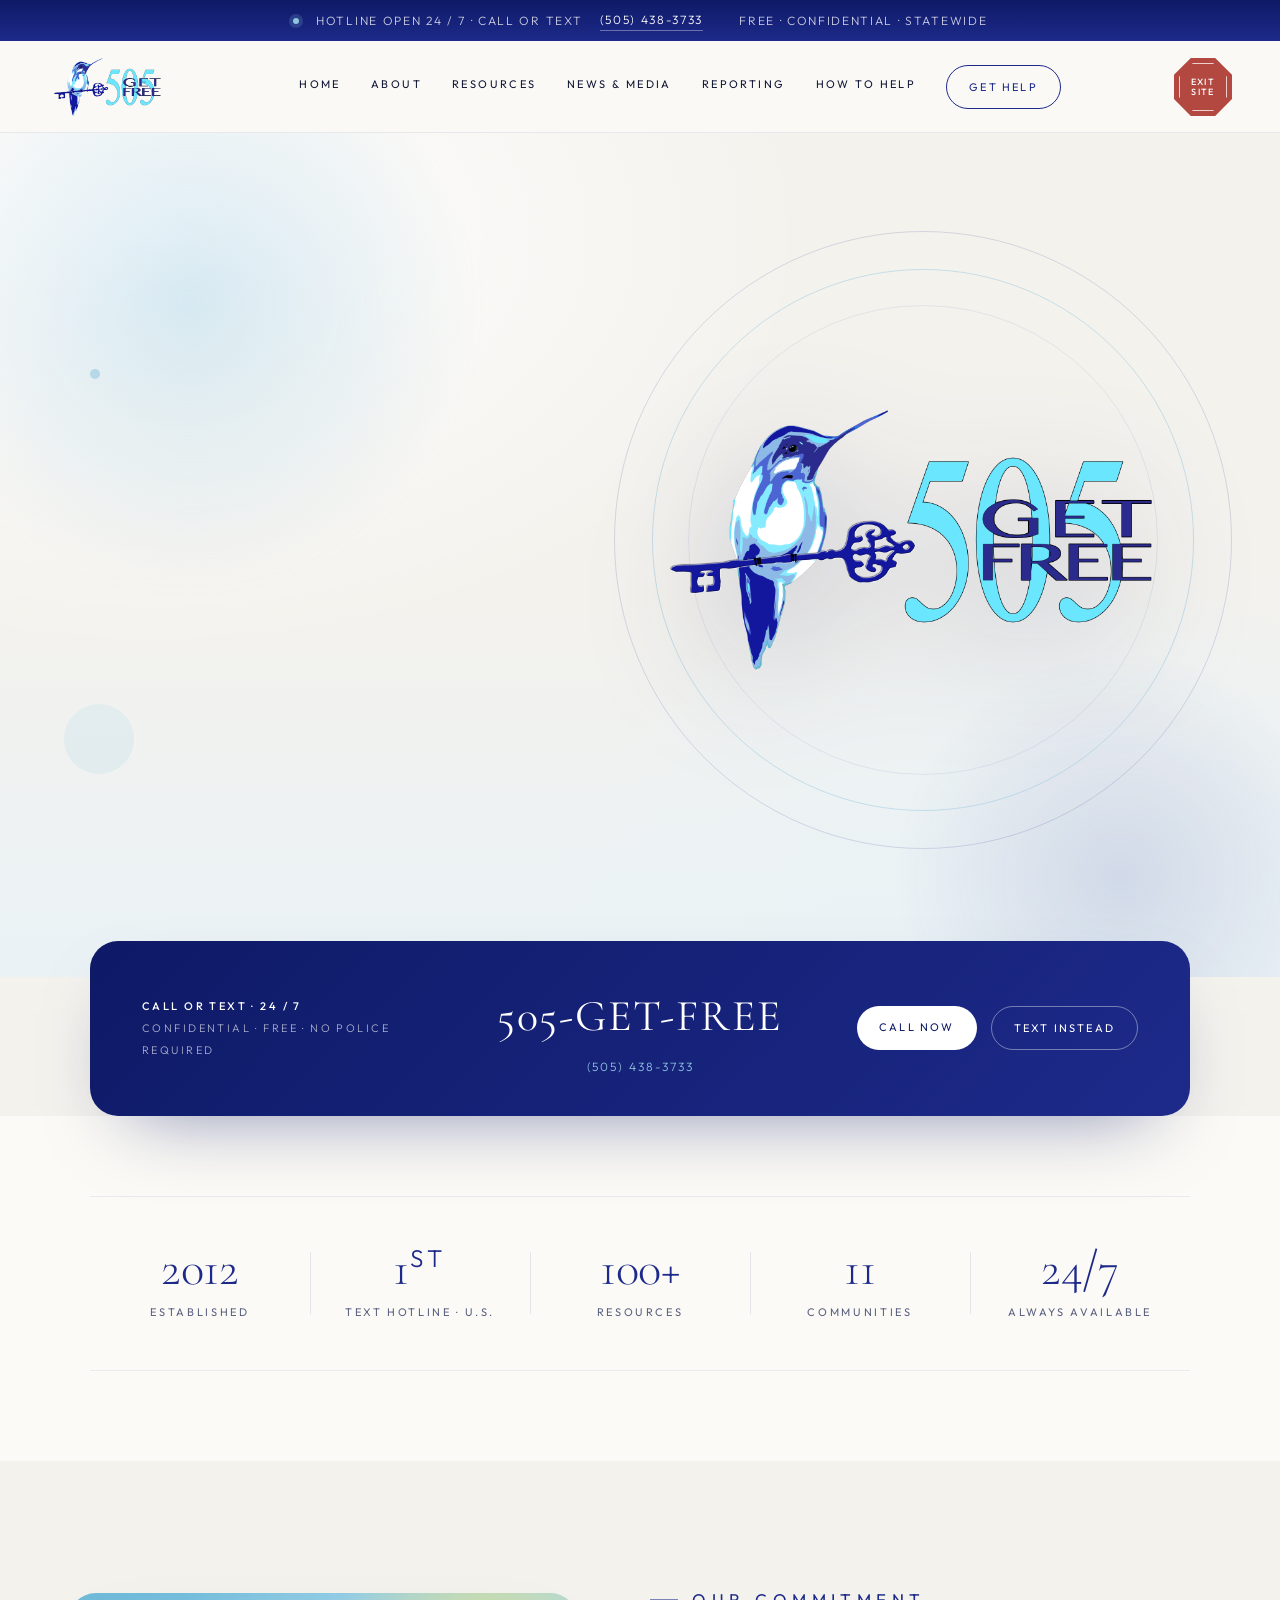
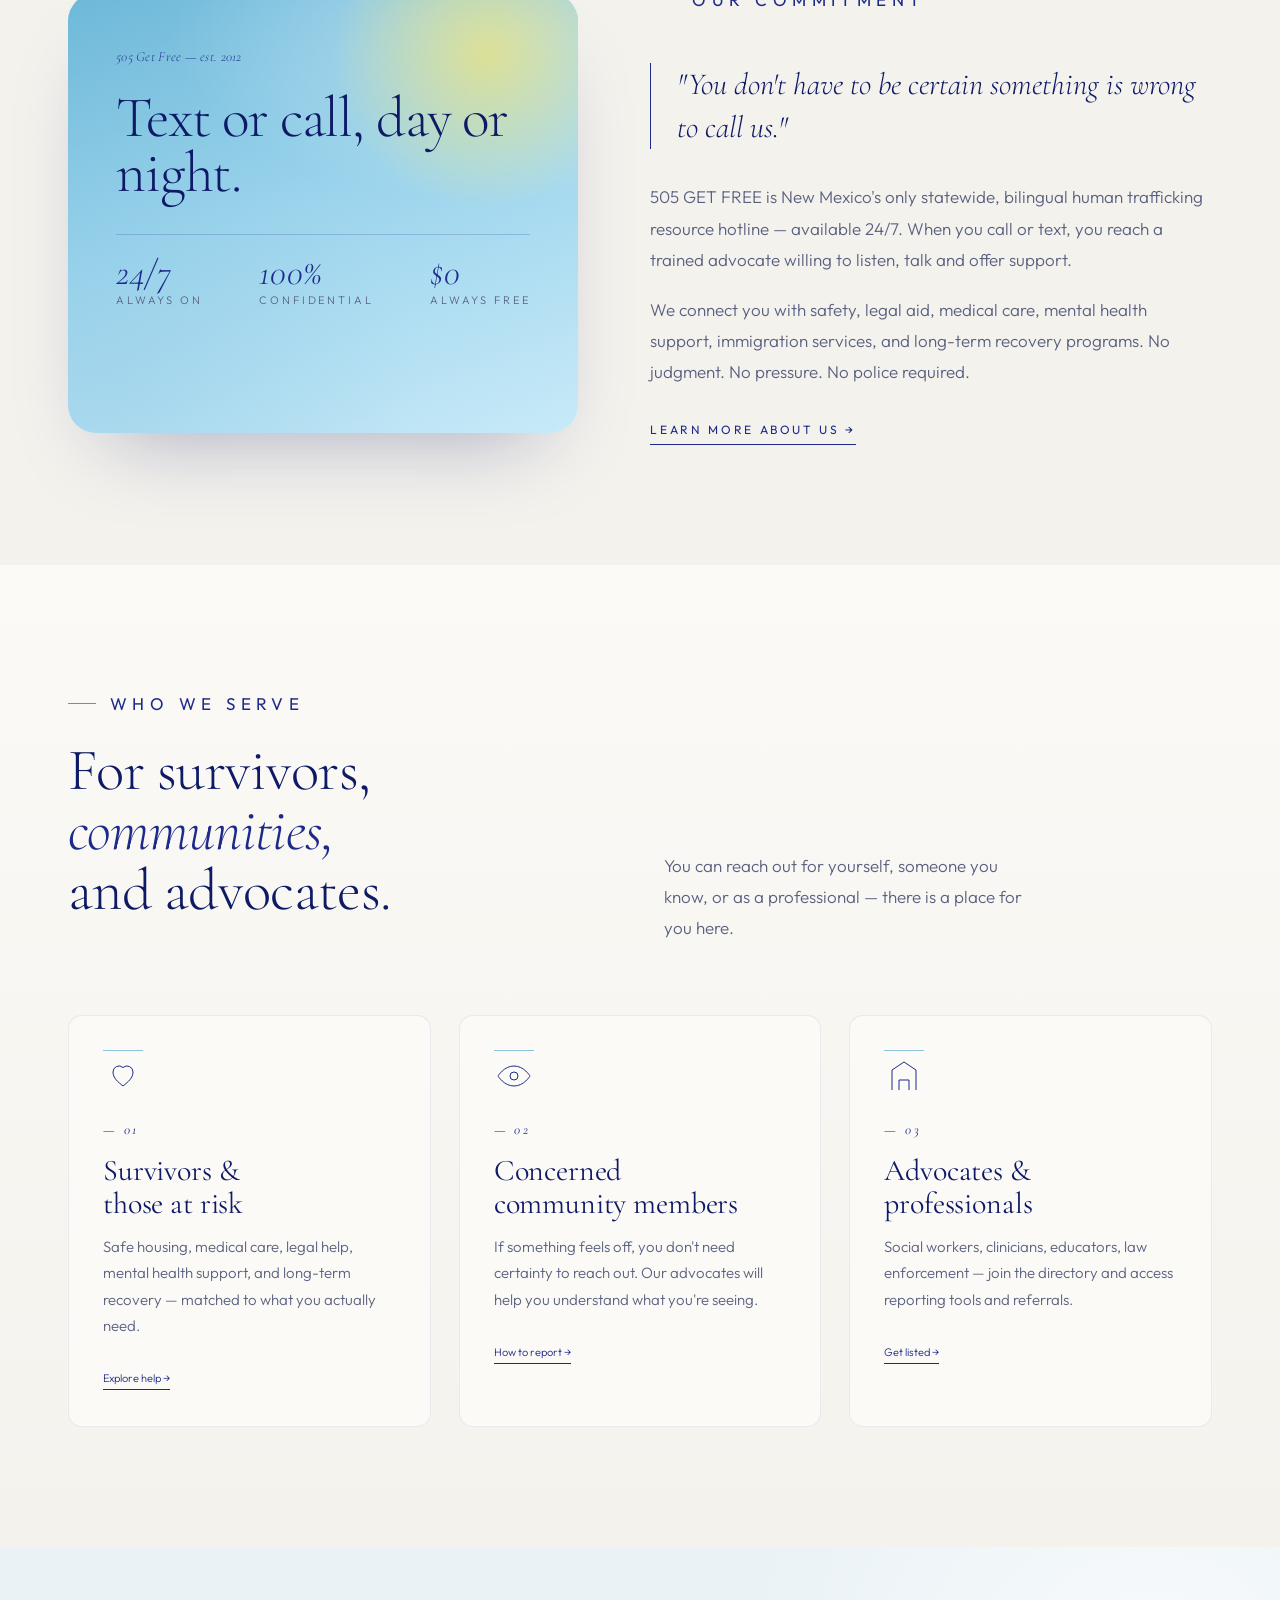
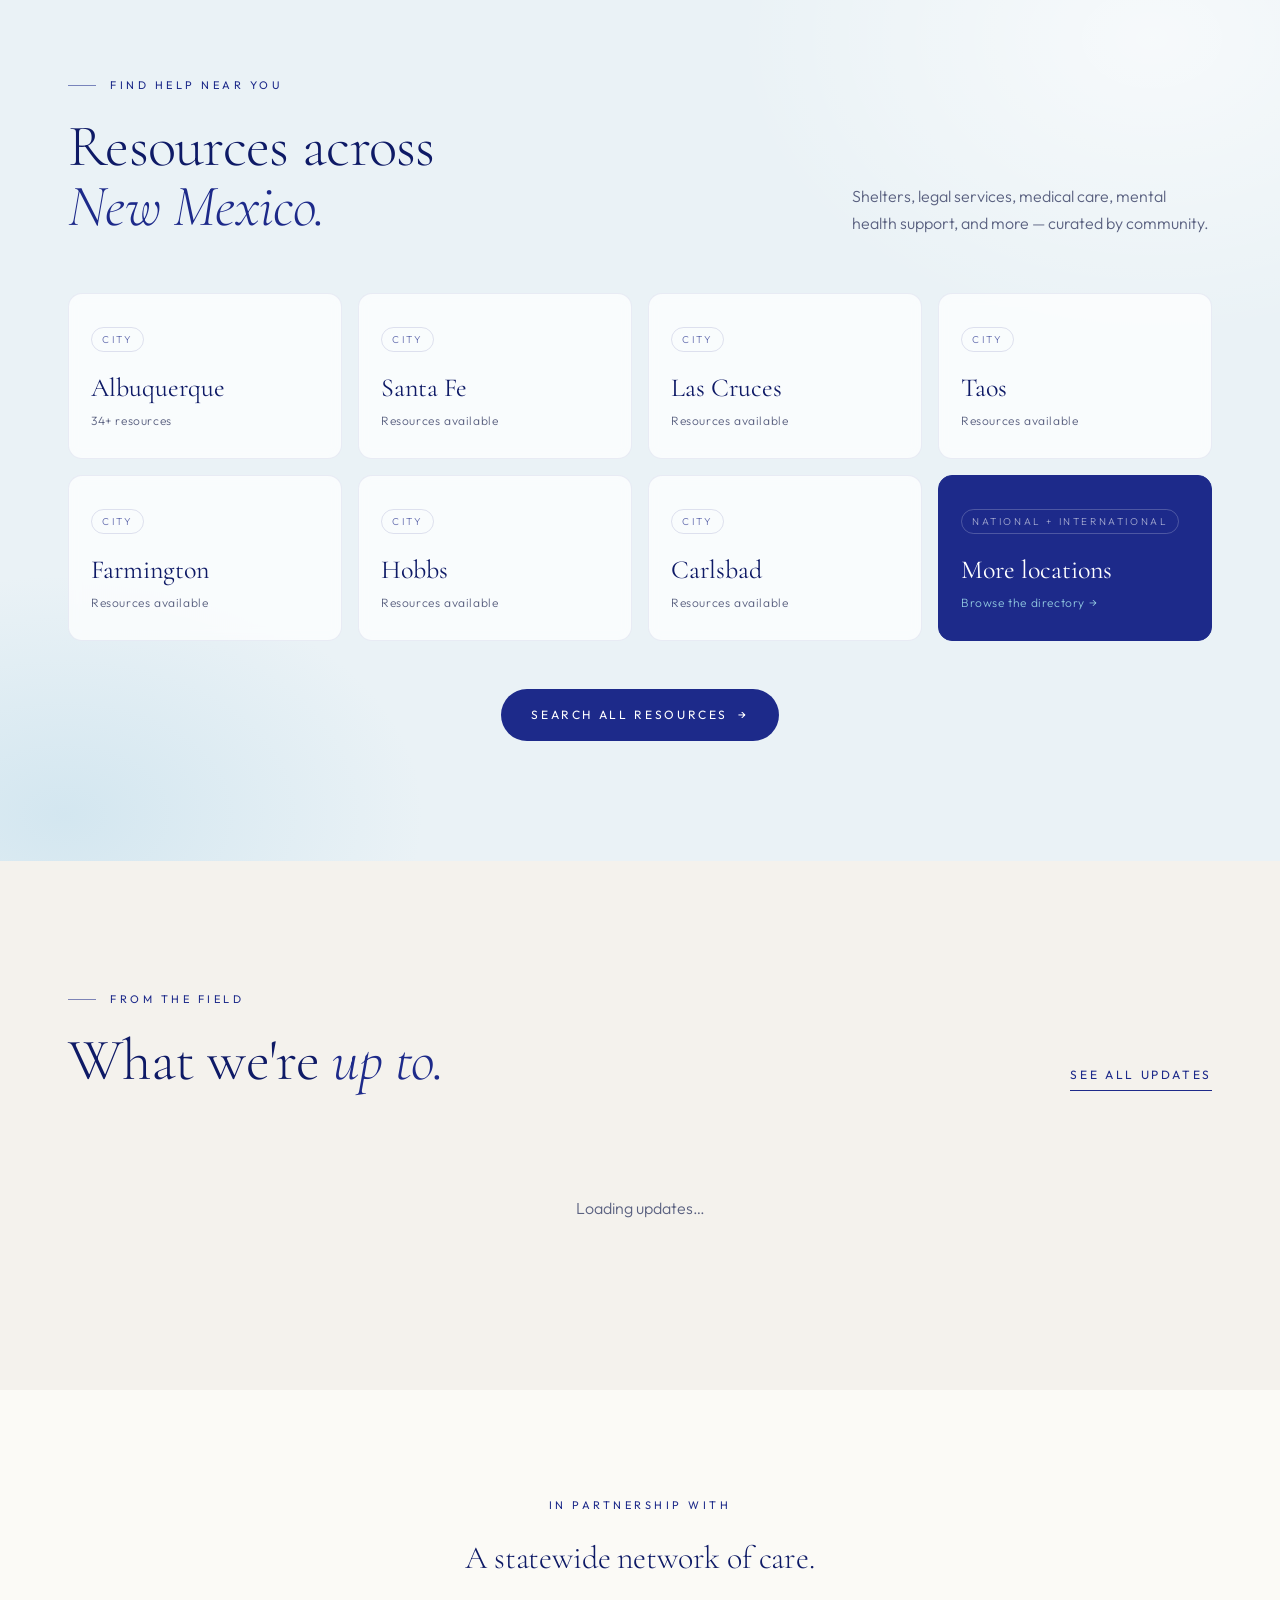
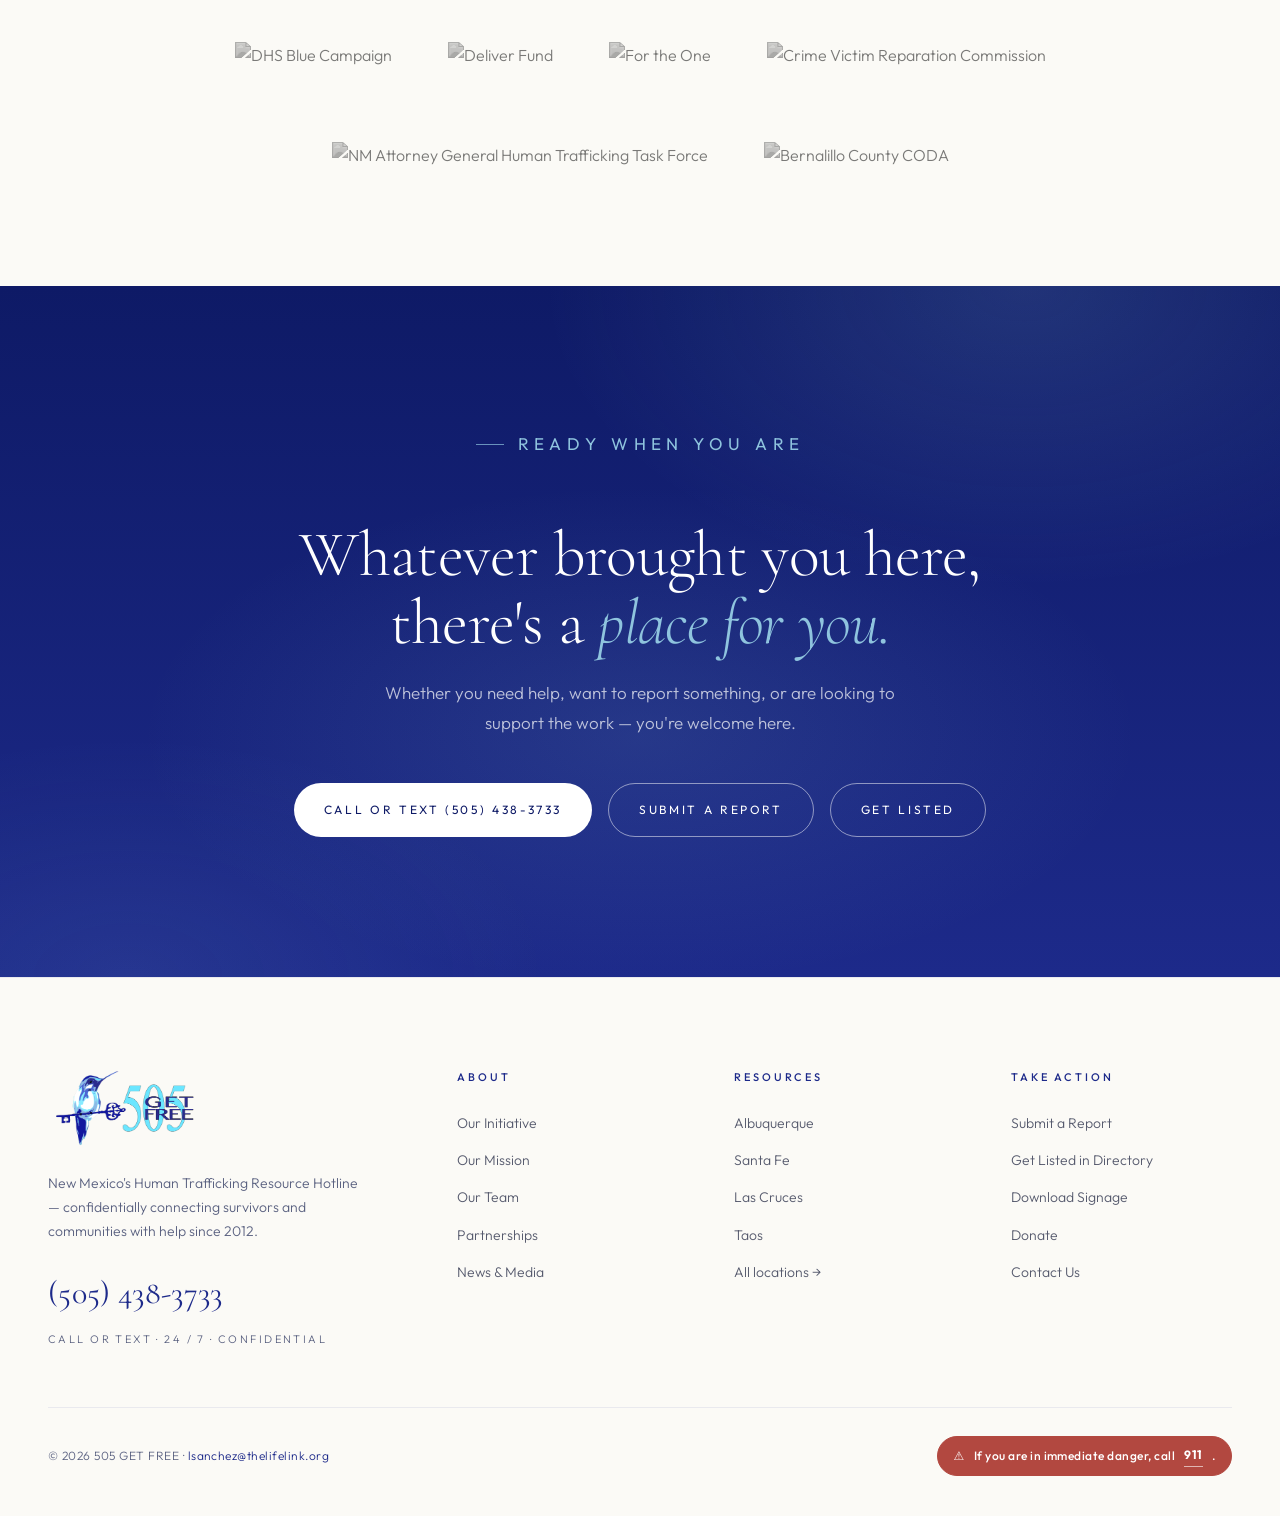
==== index.html @ ec7f6430 "Add tawk.to live chat widget to all pages" ====
<!DOCTYPE html>
<html lang="en">
<head>
  <script>if((performance.getEntriesByType('navigation')[0]||{}).type==='back_forward'){window.location.replace('https://weather.com');}</script>
  <meta charset="UTF-8">
  <meta name="viewport" content="width=device-width, initial-scale=1.0">
  <title>505 GET FREE · New Mexico's Human Trafficking Hotline</title>
  <meta name="description" content="New Mexico's Human Trafficking Resource Hotline. Call or text (505) 438-3733 — free, confidential, 24/7. Serving Albuquerque, Santa Fe, Las Cruces, Taos, Farmington, Hobbs, Roswell, Portales, Clovis, and communities statewide.">
  <meta name="keywords" content="human trafficking hotline New Mexico, human trafficking help NM, trafficking survivor resources, 505 GET FREE, human trafficking Albuquerque, human trafficking Santa Fe, human trafficking Las Cruces, human trafficking Portales, human trafficking Clovis, human trafficking Roswell, human trafficking Farmington, human trafficking Hobbs, human trafficking Taos, New Mexico hotline">
  <link rel="canonical" href="https://505getfree.org/">

  <!-- Open Graph -->
  <meta property="og:type" content="website">
  <meta property="og:url" content="https://505getfree.org/">
  <meta property="og:title" content="505 GET FREE · New Mexico's Human Trafficking Hotline">
  <meta property="og:description" content="Free, confidential human trafficking support — call or text (505) 438-3733, 24/7. Serving all of New Mexico including Albuquerque, Santa Fe, Las Cruces, Portales, Clovis, Roswell, and beyond.">
  <meta property="og:image" content="https://505getfree.org/images/og-image.png">
  <meta name="twitter:card" content="summary_large_image">

  <link rel="icon" type="image/x-icon" href="favicon.ico">
  <link rel="icon" type="image/png" sizes="32x32" href="images/favicon-32.png">
  <link rel="icon" type="image/png" sizes="16x16" href="images/favicon-16.png">
  <link rel="apple-touch-icon" sizes="180x180" href="images/apple-touch-icon.png">

  <!-- Structured Data -->
  <script type="application/ld+json">
  {
    "@context": "https://schema.org",
    "@type": "NGO",
    "name": "505 GET FREE",
    "alternateName": "505 GET FREE Human Trafficking Hotline",
    "url": "https://505getfree.org",
    "logo": "https://505getfree.org/images/logo-main.png",
    "description": "New Mexico's Human Trafficking Resource Hotline — free, confidential, available 24/7 statewide. Call or text (505) 438-3733.",
    "telephone": "+15054383733",
    "email": "lsanchez@thelifelink.org",
    "areaServed": {
      "@type": "State",
      "name": "New Mexico"
    },
    "availableLanguage": ["English", "Spanish", "Mandarin"],
    "openingHours": "Mo-Su 00:00-23:59",
    "parentOrganization": {
      "@type": "NGO",
      "name": "The Life Link",
      "address": {
        "@type": "PostalAddress",
        "addressLocality": "Santa Fe",
        "addressRegion": "NM",
        "addressCountry": "US"
      }
    },
    "sameAs": [],
    "contactPoint": {
      "@type": "ContactPoint",
      "telephone": "+15054383733",
      "contactType": "Crisis Hotline",
      "availableLanguage": ["English", "Spanish"],
      "hoursAvailable": "Mo-Su 00:00-23:59",
      "contactOption": ["TollFree", "HearingImpairedSupported"]
    }
  }
  </script>

  <link rel="preconnect" href="https://fonts.googleapis.com">
  <link rel="preconnect" href="https://fonts.gstatic.com" crossorigin>
  <link href="https://fonts.googleapis.com/css2?family=Cormorant+Garamond:ital,wght@0,300;0,400;0,500;0,600;1,300;1,400&family=Outfit:wght@200;300;400;500;600&display=swap" rel="stylesheet">

  <script src="https://cdnjs.cloudflare.com/ajax/libs/gsap/3.12.2/gsap.min.js"></script>
  <script src="https://cdnjs.cloudflare.com/ajax/libs/gsap/3.12.2/ScrollTrigger.min.js"></script>

  <style>
    /* ============================================================
       505 GET FREE — Spa Redesign with GSAP Animations
       Palette:
         Deep royal navy  #1D2A8A
         Ink navy         #0E1A66
         Soft sky         #8FC4DE
         Pale porcelain   #EAF2F6
         Veil             #F4F2ED
         Mist             #DCE4E9
    ============================================================ */

    :root {
      --navy:      #1D2A8A;
      --ink:       #0E1A66;
      --sky:       #8FC4DE;
      --turquoise:  #00C8E6;
      --sky-soft:  #B9D7E6;
      --porcelain: #EAF2F6;
      --mist:      #DCE4E9;
      --veil:      #F4F2ED;
      --linen:     #ECE7DD;
      --paper:     #FBFAF6;
      --ink-text:  #111734;
      --ink-muted: #5A6180;
      --red:       #B24840;
      --serif:     'Cormorant Garamond', Georgia, serif;
      --sans:      'Outfit', ui-sans-serif, system-ui, sans-serif;
      --radius-sm: 4px;
      --radius:    14px;
      --radius-lg: 28px;
      --ease:      cubic-bezier(.2,.7,.2,1);
    }

    *, *::before, *::after { box-sizing: border-box; margin: 0; padding: 0; }
    html { scroll-behavior: smooth; }
    body {
      font-family: var(--sans);
      background: var(--veil);
      color: var(--ink-text);
      font-size: 16px;
      line-height: 1.7;
      font-weight: 300;
      -webkit-font-smoothing: antialiased;
      overflow-x: hidden;
    }
    img { max-width: 100%; height: auto; display: block; }
    a { color: inherit; text-decoration: none; }
    button { font: inherit; cursor: pointer; border: none; background: none; color: inherit; }
    ::selection { background: var(--sky); color: var(--ink); }

    /* ── Typography tokens ── */
    .eyebrow {
      font-family: var(--sans);
      font-size: 11px;
      font-weight: 400;
      letter-spacing: 0.32em;
      text-transform: uppercase;
      color: var(--navy);
      display: inline-flex;
      align-items: center;
      gap: 14px;
    }
    .eyebrow::before {
      content: "";
      width: 28px; height: 1px;
      background: var(--navy);
      opacity: .55;
    }
    h1, h2, h3, h4 { font-family: var(--serif); font-weight: 300; color: var(--ink); letter-spacing: -0.005em; }
    p { color: var(--ink-muted); font-weight: 300; }

    /* ──────────────────────────────────────────────────────────
       TOP STATUS BAR
    ────────────────────────────────────────────────────────── */
    .topbar {
      background: linear-gradient(180deg, var(--ink) 0%, var(--navy) 100%);
      color: rgba(255,255,255,.78);
      font-size: 12px;
      letter-spacing: .14em;
      text-transform: uppercase;
      font-weight: 300;
      display: flex;
      justify-content: center;
      gap: 36px;
      padding: 10px 32px;
    }
    .topbar span { display: inline-flex; align-items: center; gap: 8px; }
    .topbar .dot {
      width: 6px; height: 6px; border-radius: 50%;
      background: var(--sky);
      box-shadow: 0 0 0 4px rgba(143,196,222,.18);
      animation: pulse 2.4s ease-in-out infinite;
    }
    @keyframes pulse {
      0%,100% { box-shadow: 0 0 0 4px rgba(143,196,222,.18); }
      50%      { box-shadow: 0 0 0 10px rgba(143,196,222,0); }
    }
    .topbar a { color: #fff; border-bottom: 1px solid rgba(255,255,255,.35); }

    /* ──────────────────────────────────────────────────────────
       NAVIGATION
    ────────────────────────────────────────────────────────── */
    nav.primary {
      background: rgba(251,250,246,0.88);
      backdrop-filter: blur(16px);
      -webkit-backdrop-filter: blur(16px);
      border-bottom: 1px solid rgba(29,42,138,0.08);
      height: 92px;
      display: flex;
      align-items: center;
      justify-content: space-between;
      padding: 0 48px;
      position: sticky;
      top: 0;
      z-index: 500;
    }
    .nav-logo img { height: 62px; width: auto; }
    .nav-links {
      display: flex;
      align-items: center;
      gap: 2px;
      list-style: none;
    }
    .nav-links > li { position: relative; }
    .nav-links > li > a,
    .nav-links > li > span {
      display: inline-block;
      font-size: 11px;
      font-weight: 400;
      letter-spacing: 0.22em;
      text-transform: uppercase;
      color: var(--ink-text);
      padding: 10px 14px;
      cursor: pointer;
      transition: color .25s var(--ease);
      white-space: nowrap;
    }
    .nav-links > li > a:hover,
    .nav-links > li > span:hover { color: var(--navy); }
    .nav-links > li > a::after,
    .nav-links > li > span::after {
      content: "";
      display: block;
      height: 1px;
      width: 0;
      margin: 4px auto 0;
      background: var(--navy);
      transition: width .3s var(--ease);
    }
    .nav-links > li > a:hover::after,
    .nav-links > li > span:hover::after { width: 18px; }

    .nav-dropdown {
      position: absolute;
      top: calc(100% + 2px);
      left: 50%;
      transform: translate(-50%, -6px);
      background: var(--paper);
      border: 1px solid rgba(29,42,138,0.08);
      box-shadow: 0 20px 48px -24px rgba(14,26,102,0.25);
      min-width: 240px;
      padding: 10px 0;
      border-radius: 4px;
      opacity: 0;
      visibility: hidden;
      transition: opacity .25s var(--ease), visibility .25s var(--ease), transform .25s var(--ease);
      z-index: 600;
      list-style: none;
    }
    .nav-links > li:hover .nav-dropdown,
    .nav-links > li:focus-within .nav-dropdown {
      opacity: 1;
      visibility: visible;
      transform: translate(-50%, 0);
    }
    .nav-dropdown li a {
      display: block;
      padding: 10px 22px;
      font-size: 12px;
      letter-spacing: 0.08em;
      color: var(--ink-text);
      font-weight: 300;
      transition: background .2s, color .2s, padding-left .2s var(--ease);
    }
    .nav-dropdown li a:hover {
      background: var(--porcelain);
      color: var(--navy);
      padding-left: 28px;
    }

    .nav-cta {
      margin-left: 14px;
      padding: 12px 22px !important;
      border: 1px solid var(--navy);
      color: var(--navy) !important;
      border-radius: 100px;
      letter-spacing: 0.2em !important;
      transition: background .25s var(--ease), color .25s var(--ease) !important;
    }
    .nav-cta:hover { background: var(--navy); color: #fff !important; }
    .nav-cta::after { display: none !important; }

    .nav-right { display: flex; align-items: center; gap: 14px; }
    .nav-exit-btn {
      background: var(--red);
      color: #fff;
      font-size: 9px;
      font-weight: 500;
      letter-spacing: 0.14em;
      text-transform: uppercase;
      line-height: 1.15;
      width: 58px; height: 58px;
      display: inline-flex;
      align-items: center;
      justify-content: center;
      clip-path: polygon(29% 0%, 71% 0%, 100% 29%, 100% 71%, 71% 100%, 29% 100%, 0% 71%, 0% 29%);
      position: relative;
      transition: filter .2s, transform .3s var(--ease);
    }
    .nav-exit-btn::before {
      content: '';
      position: absolute; inset: 5px;
      border: 1px solid rgba(255,255,255,.75);
      clip-path: polygon(29% 0%, 71% 0%, 100% 29%, 100% 71%, 71% 100%, 29% 100%, 0% 71%, 0% 29%);
      pointer-events: none;
    }
    .nav-exit-btn:hover { filter: brightness(.88); transform: rotate(-6deg); }

    .hamburger { display: none; flex-direction: column; gap: 5px; padding: 8px; }
    .hamburger span { display: block; width: 22px; height: 1.5px; background: var(--ink); transition: all .3s var(--ease); }
    .hamburger.open span:nth-child(1) { transform: translateY(7px) rotate(45deg); }
    .hamburger.open span:nth-child(2) { opacity: 0; }
    .hamburger.open span:nth-child(3) { transform: translateY(-7px) rotate(-45deg); }

    .mobile-nav {
      display: none;
      position: fixed;
      top: 92px; left: 0; right: 0;
      background: var(--paper);
      border-bottom: 1px solid rgba(29,42,138,0.08);
      z-index: 490;
      padding: 14px 0 24px;
      max-height: calc(100vh - 92px);
      overflow-y: auto;
    }
    .mobile-nav.open { display: block; }
    .mobile-nav a, .mobile-nav > span {
      display: block; padding: 13px 30px;
      font-size: 12px; letter-spacing: 0.2em; text-transform: uppercase;
      color: var(--ink-text); border-bottom: 1px solid rgba(29,42,138,.06);
    }
    .mobile-nav .mobile-sub a { padding-left: 48px; letter-spacing: .04em; text-transform: none; background: var(--veil); }
    .mobile-nav .mobile-cta a { margin: 18px 24px 0; background: var(--navy); color: #fff; border-radius: 100px; text-align: center; border: none; }

    /* ──────────────────────────────────────────────────────────
       BUTTONS
    ────────────────────────────────────────────────────────── */
    .btn {
      display: inline-flex;
      align-items: center;
      gap: 10px;
      font-family: var(--sans);
      font-size: 12px;
      font-weight: 400;
      letter-spacing: 0.22em;
      text-transform: uppercase;
      padding: 16px 30px;
      border-radius: 100px;
      transition: all .3s var(--ease);
      white-space: nowrap;
    }
    .btn-primary { background: var(--navy); color: #fff; }
    .btn-primary:hover { background: var(--ink); transform: translateY(-2px); box-shadow: 0 14px 30px -16px rgba(14,26,102,.55); }
    .btn-ghost {
      color: var(--navy);
      padding: 4px 0;
      border-radius: 0;
      border-bottom: 1px solid var(--navy);
    }
    .btn-ghost:hover { letter-spacing: 0.28em; }
    .btn-outline-light {
      color: #fff;
      border: 1px solid rgba(255,255,255,.5);
    }
    .btn-outline-light:hover { background: rgba(255,255,255,.1); border-color: #fff; }
    .btn .arrow { display: inline-block; transition: transform .3s var(--ease); }
    .btn:hover .arrow { transform: translateX(4px); }

    /* ──────────────────────────────────────────────────────────
       LAYOUT
    ────────────────────────────────────────────────────────── */
    section { position: relative; }
    .inner { max-width: 1240px; margin: 0 auto; padding: 0 48px; }
    .pad-xl { padding: 140px 0; }
    .pad-lg { padding: 120px 0; }
    .pad-md { padding: 96px 0; }

    .section-head { max-width: 720px; }
    .section-head h2 {
      font-size: clamp(40px, 4.6vw, 60px);
      line-height: 1.02;
      margin-top: 22px;
      margin-bottom: 22px;
      letter-spacing: -0.012em;
    }
    .section-head h2 em { font-style: italic; font-weight: 300; color: var(--navy); }
    .section-head p { font-size: 17px; line-height: 1.8; max-width: 580px; }

    /* ──────────────────────────────────────────────────────────
       HERO — spa-like with GSAP parallax layers
    ────────────────────────────────────────────────────────── */
    .hero {
      position: relative;
      background:
        radial-gradient(1100px 700px at 12% 12%, #fff 0%, rgba(255,255,255,0) 60%),
        radial-gradient(900px 600px at 88% 95%, var(--porcelain) 0%, rgba(234,242,246,0) 65%),
        linear-gradient(180deg, var(--veil) 0%, var(--veil) 55%, var(--porcelain) 100%);
      overflow: hidden;
      isolation: isolate;
    }

    /* Ambient washes */
    .hero::before {
      content: "";
      position: absolute;
      width: 820px; height: 820px;
      left: -220px; top: -240px;
      background: radial-gradient(closest-side, rgba(143,196,222,.35), rgba(143,196,222,0) 70%);
      filter: blur(10px);
      z-index: 1;
      pointer-events: none;
    }
    .hero::after {
      content: "";
      position: absolute;
      width: 640px; height: 640px;
      right: -160px; bottom: -220px;
      background: radial-gradient(closest-side, rgba(29,42,138,.12), rgba(29,42,138,0) 70%);
      filter: blur(6px);
      z-index: 1;
      pointer-events: none;
    }

    /* Parallax background shape layers */
    .hero-shapes-back,
    .hero-shapes-mid {
      position: absolute;
      inset: 0;
      pointer-events: none;
      overflow: hidden;
      z-index: 1;
    }

    /* Floating shape keyframes */
    @keyframes floatA {
      0%, 100% { transform: translateY(0px) rotate(0deg); }
      50%       { transform: translateY(-16px) rotate(4deg); }
    }
    @keyframes floatB {
      0%, 100% { transform: translateY(0px) rotate(0deg); }
      50%       { transform: translateY(-11px) rotate(-3deg); }
    }
    @keyframes floatC {
      0%, 100% { transform: translateY(0px) rotate(45deg); }
      50%       { transform: translateY(-9px) rotate(50deg); }
    }
    .float-a { animation: floatA 7s ease-in-out infinite; }
    .float-b { animation: floatB 9s ease-in-out infinite 1.5s; }
    .float-c { animation: floatC 6s ease-in-out infinite 0.5s; }

    /* Shape: small circle (back layer) */
    .shape-circle {
      position: absolute;
      width: 70px; height: 70px;
      border-radius: 50%;
      background: rgba(143,196,222,0.14);
      bottom: 24%; left: 5%;
    }
    /* Shape: sky dot (mid layer) */
    .shape-dot {
      position: absolute;
      width: 10px; height: 10px;
      border-radius: 50%;
      background: var(--sky);
      opacity: .55;
      top: 28%; left: 7%;
    }

    /* Ring breathing animations (logo stage) */
    @keyframes breathe {
      0%, 100% { transform: scale(1); opacity: .9; }
      50%       { transform: scale(1.03); opacity: 1; }
    }

    /* Hero layout grid */
    .hero-grid {
      display: grid;
      grid-template-columns: 1fr 1.25fr;
      gap: 72px;
      align-items: center;
      padding: 90px 48px 120px;
      max-width: 1380px;
      margin: 0 auto;
      position: relative;
      z-index: 2;
    }
    .hero-left .eyebrow { margin-bottom: 34px; }
    .hero h1 {
      font-size: clamp(52px, 6.6vw, 92px);
      line-height: 0.98;
      letter-spacing: -0.02em;
      font-weight: 300;
      color: var(--ink);
    }
    .hero h1 em { font-style: italic; font-weight: 300; color: var(--navy); display: inline-block; }
    .hero h1 .accent { color: var(--sky); font-style: normal; font-weight: 400; }
    .hero-body {
      margin: 36px 0 12px;
      font-size: 18px;
      max-width: 480px;
      line-height: 1.8;
      color: var(--ink-muted);
    }

    /* Phone CTA block */
    .hero-phone-block { margin: 22px 0 36px; }
    .hero-phone {
      display: inline-block;
      font-family: var(--serif);
      font-size: clamp(30px, 3.2vw, 50px);
      color: var(--navy);
      letter-spacing: 0.04em;
      font-weight: 400;
      line-height: 1;
      transition: color .25s var(--ease);
    }
    .hero-phone:hover { color: var(--ink); }
    .hero-phone-sub {
      display: block;
      font-family: var(--sans);
      font-size: 11px;
      letter-spacing: 0.28em;
      text-transform: uppercase;
      color: var(--ink-muted);
      margin-top: 10px;
      font-weight: 300;
    }
    .hero-actions { display: flex; gap: 28px; align-items: center; flex-wrap: wrap; }

    /* Hero content block — will move subtly with parallax */
    .hero-content { position: relative; z-index: 2; }

    /* Logo stage */
    .hero-right {
      position: relative;
      display: flex;
      flex-direction: column;
      align-items: center;
      justify-content: center;
    }
    .hero-logo-stage {
      position: relative;
      width: 100%;
      max-width: 640px;
      aspect-ratio: 1 / 1;
      display: flex;
      align-items: center;
      justify-content: center;
      margin: 0 auto;
    }
    .hero-logo-stage .ring {
      position: absolute;
      inset: 0;
      border-radius: 50%;
      border: 1px solid rgba(29,42,138,0.15);
      animation: breathe 9s ease-in-out infinite;
    }
    .hero-logo-stage .ring.r2 {
      inset: 38px;
      border-color: rgba(143,196,222,0.45);
      animation-delay: -3s;
    }
    .hero-logo-stage .ring.r3 {
      inset: 74px;
      border-color: rgba(29,42,138,0.08);
      animation-delay: -6s;
    }
    .hero-logo {
      width: 96%;
      max-width: 560px;
      position: relative;
      z-index: 2;
      animation: logoFloat 8s ease-in-out infinite;
      filter: drop-shadow(0 32px 64px rgba(14,26,102,0.22));
    }
    @keyframes logoFloat {
      0%, 100% { transform: translateY(0px); }
      50%       { transform: translateY(-10px); }
    }

    /* Scroll-down indicator */
    @keyframes bounce {
      0%, 100% { transform: translateX(-50%) translateY(0); opacity: 0.5; }
      50%       { transform: translateX(-50%) translateY(7px); opacity: 1; }
    }
    .scroll-indicator {
      position: absolute;
      bottom: 32px;
      left: 50%;
      transform: translateX(-50%);
      animation: bounce 2s ease-in-out infinite;
      cursor: pointer;
      z-index: 3;
    }

    /* ──────────────────────────────────────────────────────────
       HOTLINE STRIP
    ────────────────────────────────────────────────────────── */
    .hotline-strip-wrap {
      position: relative;
      z-index: 10;
      padding: 0 48px;
      margin-top: -36px;
    }
    .hotline-strip {
      max-width: 1100px;
      margin: 0 auto;
      background: linear-gradient(135deg, var(--ink) 0%, var(--navy) 100%);
      border-radius: var(--radius-lg);
      padding: 38px 52px;
      display: grid;
      grid-template-columns: 1fr auto 1fr;
      align-items: center;
      gap: 32px;
      box-shadow: 0 32px 80px -40px rgba(14,26,102,.55);
    }
    .hotline-strip .label {
      font-size: 11px;
      letter-spacing: 0.22em;
      text-transform: uppercase;
      color: rgba(255,255,255,.65);
      line-height: 2;
    }
    .hotline-strip .label strong { color: #fff; font-weight: 500; display: block; }
    .hotline-strip .number {
      text-align: center;
      font-family: var(--serif);
      font-size: clamp(28px, 3.5vw, 44px);
      font-weight: 400;
      color: #fff;
      letter-spacing: 0.04em;
      white-space: nowrap;
    }
    .hotline-strip .number small {
      display: block;
      font-family: var(--sans);
      font-size: 12px;
      font-weight: 300;
      letter-spacing: 0.16em;
      color: var(--sky);
      margin-top: 4px;
    }
    .hotline-strip .meta {
      display: flex;
      gap: 14px;
      justify-content: flex-end;
      flex-wrap: wrap;
    }
    .hotline-strip .call, .hotline-strip .text-sms {
      font-family: var(--sans);
      font-size: 11px;
      font-weight: 400;
      letter-spacing: 0.2em;
      text-transform: uppercase;
      padding: 12px 22px;
      border-radius: 100px;
      transition: all .3s var(--ease);
    }
    .hotline-strip .call { background: #fff; color: var(--ink); }
    .hotline-strip .call:hover { background: var(--sky-soft); transform: translateY(-2px); }
    .hotline-strip .text-sms { border: 1px solid rgba(255,255,255,.4); color: #fff; }
    .hotline-strip .text-sms:hover { background: rgba(255,255,255,.08); border-color: #fff; }

    /* ──────────────────────────────────────────────────────────
       TRUST RIBBON
    ────────────────────────────────────────────────────────── */
    .ribbon {
      background: var(--paper);
      padding: 80px 48px 90px;
    }
    .ribbon-inner {
      max-width: 1100px;
      margin: 0 auto;
      display: grid;
      grid-template-columns: repeat(5, 1fr);
      gap: 0;
      border-top: 1px solid rgba(29,42,138,0.08);
      border-bottom: 1px solid rgba(29,42,138,0.08);
      padding: 48px 0;
    }
    .ribbon-item {
      text-align: center;
      padding: 0 20px;
      position: relative;
    }
    .ribbon-item + .ribbon-item::before {
      content: "";
      position: absolute;
      left: 0; top: 10%; bottom: 10%;
      width: 1px;
      background: rgba(29,42,138,0.1);
    }
    .ribbon-num {
      font-family: var(--serif);
      font-size: clamp(36px, 3.8vw, 52px);
      font-weight: 300;
      color: var(--navy);
      line-height: 1;
      letter-spacing: -0.01em;
    }
    .ribbon-label {
      font-size: 11px;
      letter-spacing: 0.24em;
      text-transform: uppercase;
      color: var(--ink-muted);
      margin-top: 10px;
      font-weight: 400;
    }

    /* ──────────────────────────────────────────────────────────
       PROMISE — dark card + text panel
    ────────────────────────────────────────────────────────── */
    .promise { background: var(--veil); }
    .promise-grid {
      display: grid;
      grid-template-columns: 1fr 1.1fr;
      gap: 72px;
      align-items: center;
    }
    .promise-visual {
      background: linear-gradient(160deg, #6db8d8 0%, #9dd5ed 50%, #c8eaf8 100%);
      border-radius: var(--radius-lg);
      padding: 52px 48px;
      min-height: 440px;
      display: flex;
      flex-direction: column;
      justify-content: space-between;
      position: relative;
      overflow: hidden;
      box-shadow: 0 40px 80px -40px rgba(14,26,102,.35);
    }
    .promise-visual::before {
      content: "";
      position: absolute; inset: 0;
      background:
        radial-gradient(220px 220px at 82% 14%, rgba(255,228,80,.55), transparent 70%),
        radial-gradient(600px 300px at 85% 10%, rgba(255,255,255,.35), transparent 55%),
        radial-gradient(500px 400px at 10% 90%, rgba(143,196,222,.25), transparent 60%);
      pointer-events: none;
      transition: opacity 0.7s ease;
      z-index: 0;
    }
    .promise-visual:hover::before { opacity: 0; }
    #promise-stars-canvas {
      position: absolute; inset: 0; width: 100%; height: 100%;
      opacity: 0; transition: opacity 0.7s ease;
      pointer-events: none; z-index: 0; display: block;
      border-radius: inherit;
    }
    .promise-visual:hover #promise-stars-canvas { opacity: 1; }
    .promise-card {
      position: relative;
      z-index: 2;
      display: flex;
      flex-direction: column;
      justify-content: space-between;
      height: 100%;
    }
    .promise-mark {
      font-family: var(--serif);
      font-style: italic;
      font-weight: 300;
      font-size: 14px;
      letter-spacing: 0.02em;
      color: var(--navy);
      opacity: .9;
      transition: color 0.7s ease;
    }
    .promise-big {
      font-family: var(--serif);
      font-weight: 300;
      font-size: clamp(40px, 4.5vw, 64px);
      line-height: 0.96;
      letter-spacing: -0.02em;
      color: var(--ink);
      margin-top: 22px;
      transition: color 0.7s ease;
    }
    .promise-big em { font-style: italic; color: var(--navy); font-weight: 300; transition: color 0.7s ease; }
    .promise-meta {
      display: flex;
      justify-content: space-between;
      align-items: flex-end;
      gap: 24px;
      border-top: 1px solid rgba(29,42,138,.2);
      padding-top: 20px;
      margin-top: 32px;
      font-size: 11px;
      letter-spacing: 0.26em;
      text-transform: uppercase;
      color: var(--ink-muted);
      transition: color 0.7s ease, border-color 0.7s ease;
    }
    .promise-meta .num {
      font-family: var(--serif);
      font-style: italic;
      font-size: 36px;
      letter-spacing: 0.02em;
      text-transform: none;
      color: var(--navy);
      font-weight: 300;
      line-height: 1;
      transition: color 0.7s ease;
    }
    /* Night hover state — text returns to white */
    .promise-visual:hover .promise-mark { color: var(--sky); }
    .promise-visual:hover .promise-big { color: #fff; }
    .promise-visual:hover .promise-big em { color: var(--sky); }
    .promise-visual:hover .promise-meta { color: rgba(255,255,255,.7); border-color: rgba(255,255,255,.15); }
    .promise-visual:hover .promise-meta .num { color: var(--sky); }
    .promise-text blockquote {
      font-family: var(--serif);
      font-style: italic;
      font-weight: 300;
      font-size: clamp(26px, 2.4vw, 34px);
      line-height: 1.4;
      color: var(--ink);
      margin: 28px 0 32px;
      border-left: 1px solid var(--navy);
      padding-left: 26px;
    }
    .promise-text p { font-size: 17px; line-height: 1.85; margin-bottom: 18px; }

    /* ──────────────────────────────────────────────────────────
       WHO WE SERVE
    ────────────────────────────────────────────────────────── */
    .who { background: linear-gradient(180deg, var(--paper), var(--veil)); }
    .who-head {
      display: grid;
      grid-template-columns: 1fr 1fr;
      gap: 48px;
      align-items: flex-end;
      margin-bottom: 72px;
    }
    .who-grid {
      display: grid;
      grid-template-columns: repeat(3, 1fr);
      gap: 28px;
    }
    .who-card {
      position: relative;
      background: var(--paper);
      border: 1px solid rgba(29,42,138,0.08);
      border-radius: var(--radius);
      padding: 40px 34px 36px;
      transition: transform .4s var(--ease), box-shadow .4s var(--ease), border-color .4s var(--ease);
      overflow: hidden;
      display: block;
    }
    .who-card::after {
      content: "";
      position: absolute;
      left: 34px; top: 34px;
      width: 40px; height: 1px;
      background: var(--sky);
      transition: width .4s var(--ease);
    }
    .who-card:hover {
      transform: translateY(-6px);
      border-color: rgba(29,42,138,0.18);
      box-shadow: 0 30px 60px -36px rgba(14,26,102,.3);
    }
    .who-card:hover::after { width: 72px; }
    .who-num {
      font-family: var(--serif);
      font-size: 14px;
      letter-spacing: .2em;
      color: var(--navy);
      margin-top: 22px;
      font-weight: 400;
      font-style: italic;
    }
    .who-card h3 {
      font-size: 30px;
      font-weight: 400;
      line-height: 1.1;
      color: var(--ink);
      margin: 12px 0 14px;
    }
    .who-card p { font-size: 15px; line-height: 1.75; margin-bottom: 24px; }
    .who-card .btn-ghost { font-size: 11px; }
    .who-icon {
      width: 40px; height: 40px;
      display: block;
      margin-bottom: 8px;
      color: var(--navy);
    }

    /* ──────────────────────────────────────────────────────────
       LOCATIONS
    ────────────────────────────────────────────────────────── */
    .locations {
      background: var(--porcelain);
      position: relative;
    }
    .locations::before {
      content: "";
      position: absolute; inset: 0;
      background:
        radial-gradient(700px 500px at 90% 10%, rgba(255,255,255,.6), transparent 60%),
        radial-gradient(600px 400px at 5% 95%, rgba(143,196,222,.25), transparent 60%);
      pointer-events: none;
    }
    .locations .inner { position: relative; }
    .loc-grid {
      margin-top: 56px;
      display: grid;
      grid-template-columns: repeat(4, 1fr);
      gap: 16px;
    }
    .loc-card {
      position: relative;
      background: rgba(255,255,255,0.72);
      backdrop-filter: blur(6px);
      border: 1px solid rgba(29,42,138,0.08);
      border-radius: var(--radius);
      padding: 30px 22px 26px;
      text-align: left;
      transition: all .35s var(--ease);
      overflow: hidden;
      display: block;
    }
    .loc-card::after {
      content: "→";
      position: absolute;
      right: 22px; top: 28px;
      font-size: 18px;
      color: var(--navy);
      opacity: 0;
      transform: translateX(-6px);
      transition: all .35s var(--ease);
    }
    .loc-card:hover {
      background: var(--navy);
      transform: translateY(-4px);
      border-color: var(--navy);
    }
    .loc-card:hover::after { opacity: 1; transform: translateX(0); color: #fff; }
    .loc-card:hover .loc-name,
    .loc-card:hover .loc-count,
    .loc-card:hover .loc-tag { color: #fff; }
    .loc-card:hover .loc-count { opacity: .7; }
    .loc-card:hover .loc-tag { border-color: rgba(255,255,255,.35); color: rgba(255,255,255,.85); }
    .loc-tag {
      display: inline-block;
      font-size: 10px;
      letter-spacing: 0.26em;
      text-transform: uppercase;
      color: var(--navy);
      opacity: .7;
      padding: 3px 10px;
      border: 1px solid rgba(29,42,138,0.18);
      border-radius: 100px;
      margin-bottom: 22px;
      transition: all .3s var(--ease);
    }
    .loc-name {
      font-family: var(--serif);
      font-size: 26px;
      font-weight: 400;
      color: var(--ink);
      line-height: 1.05;
      transition: color .3s var(--ease);
    }
    .loc-count {
      margin-top: 10px;
      font-size: 12px;
      color: var(--ink-muted);
      letter-spacing: 0.05em;
      transition: all .3s var(--ease);
    }
    .loc-cta-row { text-align: center; margin-top: 48px; }

    /* ──────────────────────────────────────────────────────────
       NEWS FEED
    ────────────────────────────────────────────────────────── */
    .feed-section { background: var(--veil); }
    .feed-head {
      display: flex;
      justify-content: space-between;
      align-items: flex-end;
      gap: 32px;
      margin-bottom: 56px;
      flex-wrap: wrap;
    }
    .feed-grid {
      display: grid;
      grid-template-columns: repeat(3, 1fr);
      gap: 24px;
    }
    .feed-card {
      background: var(--paper);
      border: 1px solid rgba(29,42,138,0.08);
      border-radius: var(--radius);
      overflow: hidden;
      display: flex;
      flex-direction: column;
      transition: transform .4s var(--ease), box-shadow .4s var(--ease);
    }
    .feed-card:hover { transform: translateY(-4px); box-shadow: 0 30px 50px -30px rgba(14,26,102,.3); }
    .feed-card-img-placeholder {
      width: 100%;
      aspect-ratio: 4 / 3;
      background: linear-gradient(135deg, var(--porcelain), var(--mist));
      display: flex;
      align-items: center;
      justify-content: center;
      color: var(--navy);
      opacity: .35;
      font-size: 48px;
    }
    .feed-card-body { padding: 22px 26px 28px; display: flex; flex-direction: column; gap: 10px; flex: 1; }
    .feed-card-date {
      font-size: 10px;
      letter-spacing: 0.28em;
      text-transform: uppercase;
      color: var(--navy);
      font-weight: 400;
    }
    .feed-card-headline { font-family: var(--serif); font-size: 20px; font-weight: 400; line-height: 1.25; color: var(--ink); margin-bottom: 4px; }
    .feed-card-caption { font-size: 13px; line-height: 1.75; color: var(--ink-muted); font-weight: 300; display: -webkit-box; -webkit-line-clamp: 3; -webkit-box-orient: vertical; overflow: hidden; }

    /* ──────────────────────────────────────────────────────────
       PARTNERS
    ────────────────────────────────────────────────────────── */
    .partners { background: var(--paper); padding: 100px 0; }
    .partners-head { text-align: center; margin-bottom: 56px; }
    .partners-head .eyebrow { justify-content: center; }
    .partners-head .eyebrow::before { display: none; }
    .partners-head h2 { font-size: 32px; font-weight: 300; margin-top: 14px; color: var(--ink); }
    .partners-grid {
      display: flex;
      flex-wrap: wrap;
      gap: 56px;
      align-items: center;
      justify-content: center;
      max-width: 1100px;
      margin: 0 auto;
    }
    .partners-grid img {
      height: 44px; width: auto;
      filter: grayscale(100%) brightness(.7);
      opacity: .55;
      transition: all .35s var(--ease);
    }
    .partners-grid img:hover { filter: none; opacity: 1; transform: translateY(-3px); }

    /* ──────────────────────────────────────────────────────────
       CTA BAND — dark, serene
    ────────────────────────────────────────────────────────── */
    .cta-band {
      background:
        radial-gradient(800px 500px at 80% 0%, rgba(143,196,222,.15), transparent 60%),
        radial-gradient(700px 400px at 10% 100%, rgba(143,196,222,.08), transparent 60%),
        linear-gradient(180deg, var(--ink) 0%, var(--navy) 100%);
      color: #fff;
      text-align: center;
      padding: 140px 48px;
      position: relative;
      overflow: hidden;
    }
    /* Ambient glow behind CTA */
    .cta-band::before {
      content: "";
      position: absolute;
      inset: 0;
      background: radial-gradient(ellipse 500px 250px at 50% 65%, rgba(143,196,222,.12), transparent);
      pointer-events: none;
    }
    .cta-band .closing-content { position: relative; z-index: 2; max-width: 820px; margin: 0 auto; }
    .cta-band .eyebrow { color: var(--sky); justify-content: center; }
    .cta-band .eyebrow::before { background: var(--sky); opacity: .7; }
    .cta-band h2 {
      color: #fff;
      font-size: clamp(42px, 5vw, 68px);
      font-weight: 300;
      line-height: 1.05;
      letter-spacing: -0.01em;
      margin: 18px auto 22px;
    }
    .cta-band h2 em { font-style: italic; color: var(--sky); }
    .cta-band p {
      color: rgba(255,255,255,.7);
      font-size: 17px;
      max-width: 560px;
      margin: 0 auto 44px;
      line-height: 1.8;
    }
    .cta-buttons { display: inline-flex; gap: 16px; flex-wrap: wrap; justify-content: center; }

    /* ──────────────────────────────────────────────────────────
       FOOTER
    ────────────────────────────────────────────────────────── */
    footer {
      background: var(--paper);
      color: var(--ink-muted);
      padding: 90px 48px 40px;
      border-top: 1px solid rgba(29,42,138,.08);
    }
    .footer-inner {
      display: grid;
      grid-template-columns: 1.6fr 1fr 1fr 1fr;
      gap: 56px;
      max-width: 1240px;
      margin: 0 auto 56px;
    }
    .footer-logo { height: 80px; width: auto; margin-bottom: 24px; }
    .footer-tagline { font-size: 14px; line-height: 1.7; max-width: 320px; margin-bottom: 22px; }
    .footer-hotline {
      font-family: var(--serif);
      font-size: 32px;
      color: var(--navy);
      font-weight: 400;
      display: block;
      margin-bottom: 4px;
      letter-spacing: 0.01em;
    }
    .footer-hotline-label { font-size: 11px; letter-spacing: 0.22em; text-transform: uppercase; color: var(--ink-muted); }
    .footer-col h4 {
      font-family: var(--sans);
      font-size: 11px;
      font-weight: 500;
      letter-spacing: 0.26em;
      text-transform: uppercase;
      color: var(--navy);
      margin-bottom: 22px;
    }
    .footer-col ul { list-style: none; }
    .footer-col ul li { margin-bottom: 10px; }
    .footer-col ul li a {
      font-size: 14px;
      color: var(--ink-text);
      opacity: .7;
      transition: all .25s var(--ease);
    }
    .footer-col ul li a:hover { color: var(--navy); opacity: 1; padding-left: 4px; }
    .footer-bottom {
      max-width: 1240px;
      margin: 0 auto;
      border-top: 1px solid rgba(29,42,138,.08);
      padding-top: 28px;
      display: flex;
      justify-content: space-between;
      align-items: center;
      flex-wrap: wrap;
      gap: 14px;
    }
    .footer-bottom p { font-size: 12px; letter-spacing: 0.04em; }
    .footer-bottom a { color: var(--navy); }
    .footer-exit-btn {
      background: var(--red);
      color: #fff;
      font-size: 9px;
      font-weight: 500;
      letter-spacing: 0.14em;
      text-transform: uppercase;
      line-height: 1.15;
      width: 58px; height: 58px;
      display: inline-flex;
      align-items: center;
      justify-content: center;
      clip-path: polygon(29% 0%, 71% 0%, 100% 29%, 100% 71%, 71% 100%, 29% 100%, 0% 71%, 0% 29%);
      position: relative;
      border: none;
      cursor: pointer;
      transition: filter .2s, transform .3s var(--ease);
      flex-shrink: 0;
    }
    .footer-exit-btn::before {
      content: '';
      position: absolute; inset: 5px;
      border: 1px solid rgba(255,255,255,.75);
      clip-path: polygon(29% 0%, 71% 0%, 100% 29%, 100% 71%, 71% 100%, 29% 100%, 0% 71%, 0% 29%);
      pointer-events: none;
    }
    .footer-exit-btn:hover { filter: brightness(.88); transform: rotate(-6deg); }
    .footer-danger-note {
      font-size: 13px;
      font-weight: 500;
      color: #fff;
      letter-spacing: 0.04em;
      display: inline-flex;
      align-items: center;
      gap: 9px;
      background: var(--red);
      border: 1px solid var(--red);
      border-radius: 100px;
      padding: 8px 16px;
    }
    .footer-danger-note a { color: #fff; font-weight: 700; border-bottom: 1px solid rgba(255,255,255,.6); }

    /* ──────────────────────────────────────────────────────────
       RESPONSIVE
    ────────────────────────────────────────────────────────── */
    @media (max-width: 1100px) {
      nav.primary { padding: 0 32px; }
      .inner { padding: 0 32px; }
      .hero-grid { padding: 96px 32px 90px; gap: 48px; }
      .hotline-strip-wrap { padding: 0 32px; }
      .hotline-strip { grid-template-columns: 1fr; text-align: center; padding: 28px; border-radius: 24px; }
      .hotline-strip .meta { justify-content: center; }
      .ribbon { padding: 70px 32px; }
      .ribbon-inner { grid-template-columns: repeat(3, 1fr); gap: 28px; padding: 36px 0; }
      .ribbon-item + .ribbon-item::before { display: none; }
      .pad-xl { padding: 110px 0; }
      .pad-lg { padding: 96px 0; }
      .promise-grid { grid-template-columns: 1fr; gap: 56px; }
      .who-grid { grid-template-columns: 1fr 1fr; }
      .loc-grid { grid-template-columns: repeat(3, 1fr); }
      .feed-grid { grid-template-columns: repeat(2, 1fr); }
      .footer-inner { grid-template-columns: 1fr 1fr; gap: 36px; }
    }
    @media (max-width: 760px) {
      nav.primary { height: 72px; padding: 0 22px; }
      .nav-logo img { height: 50px; }
      .nav-links { display: none; }
      .hamburger { display: flex; }
      .mobile-nav { top: 72px; }
      .topbar { padding: 0; gap: 0; justify-content: stretch; }
      .topbar > span:first-child {
        display: flex; align-items: center; justify-content: center;
        gap: 10px; width: 100%; padding: 9px 16px;
        font-size: 11px; letter-spacing: .12em;
      }
      .topbar > span:last-child { display: none; }
      .hero-grid { grid-template-columns: 1fr; padding: 64px 22px 110px; }
      .hero-right { order: -1; }
      .hero-logo-stage { max-width: 320px; }
      .hotline-strip-wrap { padding: 0 22px; }
      .ribbon { padding: 56px 22px; }
      .ribbon-inner { grid-template-columns: repeat(2, 1fr); gap: 28px; }
      .inner { padding: 0 22px; }
      .pad-xl { padding: 80px 0; }
      .pad-lg { padding: 72px 0; }
      .who-head { grid-template-columns: 1fr; gap: 20px; }
      .who-grid { grid-template-columns: 1fr; }
      .loc-grid { grid-template-columns: 1fr 1fr; }
      .feed-grid { grid-template-columns: 1fr; }
      .partners-grid { gap: 32px; }
      .partners-grid img { height: 34px; }
      .cta-band { padding: 90px 22px; }
      footer { padding: 72px 22px 32px; }
      .footer-inner { grid-template-columns: 1fr; gap: 40px; }
      .footer-bottom { flex-direction: column; align-items: flex-start; }
    }
  </style>
  <!-- Google tag (gtag.js) -->
  <script async src="https://www.googletagmanager.com/gtag/js?id=G-WCXE6MPP6J"></script>
  <script>
    window.dataLayer = window.dataLayer || [];
    function gtag(){dataLayer.push(arguments);}
    gtag('js', new Date());
    gtag('config', 'G-WCXE6MPP6J');
  </script>
</head>
<body>

  <!-- Top status bar -->
  <div class="topbar">
    <span><span class="dot"></span>&nbsp; Hotline open 24 / 7 · Call or Text &nbsp;<a href="tel:+15054383733">(505) 438-3733</a></span>
    <span>Free · Confidential · Statewide</span>
  </div>

  <!-- Primary nav -->
  <nav class="primary">
    <a href="index.html" class="nav-logo">
      <img src="images/logo-main.png" alt="505 Get Free">
    </a>
    <ul class="nav-links">
      <li><a href="index.html">Home</a></li>
      <li>
        <span>About</span>
        <ul class="nav-dropdown">
          <li><a href="about.html#initiative">Our Initiative</a></li>
          <li><a href="about.html#mission">Our Mission</a></li>
          <li><a href="about.html#staff">Our Team</a></li>
          <li><a href="about.html#partnerships">Partnerships</a></li>
          <li><a href="signage.html">Mandatory Signage</a></li>
          <li><a href="news.html">Media</a></li>
        </ul>
      </li>
      <li>
        <span>Resources</span>
        <ul class="nav-dropdown">
          <li><a href="resources.html?city=albuquerque">Albuquerque</a></li>
          <li><a href="resources.html?city=santa-fe">Santa Fe</a></li>
          <li><a href="resources.html?city=las-cruces">Las Cruces</a></li>
          <li><a href="resources.html?city=taos">Taos</a></li>
          <li><a href="resources.html?city=farmington">Farmington</a></li>
          <li><a href="resources.html?city=hobbs">Hobbs</a></li>
          <li><a href="resources.html">View all →</a></li>
        </ul>
      </li>
      <li><a href="news.html">News &amp; Media</a></li>
      <li><a href="reporting.html">Reporting</a></li>
      <li>
        <span>How to Help</span>
        <ul class="nav-dropdown">
          <li><a href="get-listed.html">Get Listed in Our Directory</a></li>
          <li><a href="donate.html">Donate</a></li>
        </ul>
      </li>
      <li><a href="get-help.html" class="nav-cta">Get Help</a></li>
    </ul>
    <div class="nav-right">
      <button class="nav-exit-btn" onclick="exitSite()" title="Quickly leave this site">EXIT<br>SITE</button>
      <button class="hamburger" aria-label="Open menu">
        <span></span><span></span><span></span>
      </button>
    </div>
  </nav>

  <!-- Mobile nav -->
  <div class="mobile-nav">
    <a href="index.html">Home</a>
    <span>About</span>
    <div class="mobile-sub">
      <a href="about.html#initiative">Our Initiative</a>
      <a href="about.html#mission">Our Mission</a>
      <a href="about.html#staff">Our Team</a>
      <a href="about.html#partnerships">Partnerships</a>
      <a href="signage.html">Mandatory Signage</a>
    </div>
    <span>Resources</span>
    <div class="mobile-sub">
      <a href="resources.html?city=albuquerque">Albuquerque</a>
      <a href="resources.html?city=santa-fe">Santa Fe</a>
      <a href="resources.html?city=las-cruces">Las Cruces</a>
      <a href="resources.html?city=taos">Taos</a>
      <a href="resources.html?city=farmington">Farmington</a>
      <a href="resources.html">View All →</a>
    </div>
    <a href="news.html">News &amp; Media</a>
    <a href="reporting.html">Reporting</a>
    <a href="get-listed.html">Get Listed in Directory</a>
    <div class="mobile-cta"><a href="get-help.html">Get Help Now</a></div>
  </div>

  <!-- ─────────────── HERO ─────────────── -->
  <section class="hero" id="hero">

    <!-- Parallax shape layers -->
    <div class="hero-shapes-back">
      <div class="shape-circle float-b"></div>
    </div>
    <div class="hero-shapes-mid">
      <div class="shape-dot float-b"></div>
    </div>

    <div class="hero-grid">
      <!-- Left: content -->
      <div class="hero-left hero-content" id="hero-content">
        <p class="hero-eyebrow eyebrow" style="opacity:0; transform:translateY(30px);">New Mexico's Human Trafficking Hotline · Since 2012</p>
        <h1 class="hero-title" style="opacity:0; transform:translateY(30px);">
          You are<br>
          not alone.<br>
          <em>Help</em> is <span class="accent">here.</span>
        </h1>
        <p class="hero-subtitle hero-body" style="opacity:0; transform:translateY(30px);">
          505 GET FREE connects survivors, families, and neighbors with the resources and care they need — at any hour, anywhere in the state.
        </p>
        <div class="hero-phone-block hero-cta" style="opacity:0; transform:translateY(30px);">
          <a href="tel:+15054383733" class="hero-phone">(505) 438-3733</a>
          <span class="hero-phone-sub">Call or text · 24 / 7 · Free · Confidential</span>
        </div>
        <div class="hero-actions hero-actions-wrap" style="opacity:0; transform:translateY(30px);">
          <a href="get-help.html" class="btn btn-primary">Find Help Near You <span class="arrow">→</span></a>
          <a href="about.html" class="btn btn-ghost">Our mission</a>
        </div>
      </div>

      <!-- Right: logo stage -->
      <div class="hero-right">
        <div class="hero-logo-stage">
          <span class="ring"></span>
          <span class="ring r2"></span>
          <span class="ring r3"></span>
          <img src="images/logo-main.png" alt="505 Get Free hummingbird and key" class="hero-logo">
        </div>
      </div>
    </div>

    <!-- Scroll indicator -->
    <div class="scroll-indicator" onclick="document.querySelector('.hotline-strip-wrap').scrollIntoView({behavior:'smooth'})" style="opacity:0;">
      <svg width="24" viewBox="0 0 24 24" fill="none" xmlns="http://www.w3.org/2000/svg">
        <path d="M6 9l6 6 6-6" stroke="#1D2A8A" stroke-width="1.5" stroke-linecap="round" stroke-linejoin="round" opacity=".6"/>
      </svg>
    </div>
  </section>

  <!-- ─────────────── HOTLINE STRIP ─────────────── -->
  <section class="hotline-strip-wrap">
    <div class="hotline-strip">
      <div class="label">
        <strong>Call or text · 24 / 7</strong>
        Confidential · Free · No police required
      </div>
      <div class="number">
        505-GET-FREE
        <small>(505) 438-3733</small>
      </div>
      <div class="meta">
        <a href="tel:+15054383733" class="call">Call now</a>
        <a href="sms:+15054383733" class="text-sms">Text instead</a>
      </div>
    </div>
  </section>

  <!-- ─────────────── TRUST RIBBON ─────────────── -->
  <section class="ribbon">
    <div class="ribbon-inner">
      <div class="ribbon-item">
        <div class="ribbon-num">2012</div>
        <div class="ribbon-label">Established</div>
      </div>
      <div class="ribbon-item">
        <div class="ribbon-num">1<sup style="font-size:.5em;font-family:var(--sans);letter-spacing:.2em;margin-left:2px;">ST</sup></div>
        <div class="ribbon-label">Text Hotline · U.S.</div>
      </div>
      <div class="ribbon-item">
        <div class="ribbon-num">100+</div>
        <div class="ribbon-label">Resources</div>
      </div>
      <div class="ribbon-item">
        <div class="ribbon-num">11</div>
        <div class="ribbon-label">Communities</div>
      </div>
      <div class="ribbon-item">
        <div class="ribbon-num">24/7</div>
        <div class="ribbon-label">Always Available</div>
      </div>
    </div>
  </section>

  <!-- ─────────────── PROMISE ─────────────── -->
  <section class="promise pad-lg">
    <div class="inner">
      <div class="promise-grid">
        <div class="promise-visual">
          <div class="promise-card">
            <div class="promise-mark">505 Get Free — est. 2012</div>
            <div class="promise-big">
              Text or call, day or night.
            </div>
            <div class="promise-meta">
              <div>
                <div class="num">24/7</div>
                <div>Always on</div>
              </div>
              <div>
                <div class="num">100%</div>
                <div>Confidential</div>
              </div>
              <div>
                <div class="num">$0</div>
                <div>Always free</div>
              </div>
            </div>
          </div>
        </div>

        <div class="promise-text">
          <p class="eyebrow" style="margin-bottom:20px;">Our commitment</p>
          <blockquote>"You don't have to be certain something is wrong to call us."</blockquote>
          <p>505 GET FREE is New Mexico's only statewide, bilingual human trafficking resource hotline — available 24/7. When you call or text, you reach a trained advocate willing to listen, talk and offer support.</p>
          <p>We connect you with safety, legal aid, medical care, mental health support, immigration services, and long-term recovery programs. No judgment. No pressure. No police required.</p>
          <a href="about.html" class="btn btn-ghost" style="margin-top:10px;">Learn more about us →</a>
        </div>
      </div>
    </div>
  </section>

  <!-- ─────────────── WHO WE SERVE ─────────────── -->
  <section class="who pad-lg">
    <div class="inner">
      <div class="who-head">
        <div class="section-head">
          <p class="eyebrow">Who we serve</p>
          <h2>For survivors,<br><em>communities,</em><br>and advocates.</h2>
        </div>
        <p class="section-desc" style="font-size:17px;line-height:1.8;max-width:380px;align-self:flex-end;">
          You can reach out for yourself, someone you know, or as a professional — there is a place for you here.
        </p>
      </div>

      <div class="who-grid">
        <a href="get-help.html" class="who-card">
          <svg class="who-icon" viewBox="0 0 40 40" fill="none" stroke="currentColor" stroke-width="1" aria-hidden="true">
            <path d="M20 30c5-4 10-8 10-14a6 6 0 0 0-10-4.5A6 6 0 0 0 10 16c0 6 5 10 10 14z"/>
          </svg>
          <div class="who-num">— 01</div>
          <h3>Survivors &amp;<br>those at risk</h3>
          <p>Safe housing, medical care, legal help, mental health support, and long-term recovery — matched to what you actually need.</p>
          <span class="btn-ghost">Explore help →</span>
        </a>
        <a href="reporting.html" class="who-card">
          <svg class="who-icon" viewBox="0 0 40 40" fill="none" stroke="currentColor" stroke-width="1" aria-hidden="true">
            <circle cx="20" cy="20" r="4"/>
            <path d="M4 20s6-10 16-10 16 10 16 10-6 10-16 10S4 20 4 20z"/>
          </svg>
          <div class="who-num">— 02</div>
          <h3>Concerned<br>community members</h3>
          <p>If something feels off, you don't need certainty to reach out. Our advocates will help you understand what you're seeing.</p>
          <span class="btn-ghost">How to report →</span>
        </a>
        <a href="get-listed.html" class="who-card">
          <svg class="who-icon" viewBox="0 0 40 40" fill="none" stroke="currentColor" stroke-width="1" aria-hidden="true">
            <path d="M8 34V14l12-8 12 8v20"/>
            <path d="M15 34v-10h10v10"/>
          </svg>
          <div class="who-num">— 03</div>
          <h3>Advocates &amp;<br>professionals</h3>
          <p>Social workers, clinicians, educators, law enforcement — join the directory and access reporting tools and referrals.</p>
          <span class="btn-ghost">Get listed →</span>
        </a>
      </div>
    </div>
  </section>

  <!-- ─────────────── LOCATIONS ─────────────── -->
  <section class="locations pad-lg">
    <div class="inner">
      <div style="display:flex;justify-content:space-between;align-items:flex-end;gap:32px;flex-wrap:wrap;">
        <div>
          <p class="eyebrow">Find help near you</p>
          <h2 style="font-size:clamp(40px,4.6vw,60px);margin-top:22px;line-height:1.02;letter-spacing:-0.012em;font-weight:300;">
            Resources across<br><em style="color:var(--navy);font-style:italic;">New Mexico.</em>
          </h2>
        </div>
        <p style="font-size:16px;max-width:360px;">
          Shelters, legal services, medical care, mental health support, and more — curated by community.
        </p>
      </div>

      <div class="loc-grid">
        <a href="resources.html?city=albuquerque" class="loc-card">
          <span class="loc-tag">City</span>
          <div class="loc-name">Albuquerque</div>
          <div class="loc-count">34+ resources</div>
        </a>
        <a href="resources.html?city=santa-fe" class="loc-card">
          <span class="loc-tag">City</span>
          <div class="loc-name">Santa Fe</div>
          <div class="loc-count">Resources available</div>
        </a>
        <a href="resources.html?city=las-cruces" class="loc-card">
          <span class="loc-tag">City</span>
          <div class="loc-name">Las Cruces</div>
          <div class="loc-count">Resources available</div>
        </a>
        <a href="resources.html?city=taos" class="loc-card">
          <span class="loc-tag">City</span>
          <div class="loc-name">Taos</div>
          <div class="loc-count">Resources available</div>
        </a>
        <a href="resources.html?city=farmington" class="loc-card">
          <span class="loc-tag">City</span>
          <div class="loc-name">Farmington</div>
          <div class="loc-count">Resources available</div>
        </a>
        <a href="resources.html?city=hobbs" class="loc-card">
          <span class="loc-tag">City</span>
          <div class="loc-name">Hobbs</div>
          <div class="loc-count">Resources available</div>
        </a>
        <a href="resources.html?city=carlsbad" class="loc-card">
          <span class="loc-tag">City</span>
          <div class="loc-name">Carlsbad</div>
          <div class="loc-count">Resources available</div>
        </a>
        <a href="resources.html" class="loc-card" style="background:var(--navy);border-color:var(--navy);">
          <span class="loc-tag" style="color:rgba(255,255,255,.85);border-color:rgba(255,255,255,.3);">National + international</span>
          <div class="loc-name" style="color:#fff;">More locations</div>
          <div class="loc-count" style="color:var(--sky);">Browse the directory →</div>
        </a>
      </div>

      <div class="loc-cta-row">
        <a href="resources.html" class="btn btn-primary">Search all resources <span class="arrow">→</span></a>
      </div>
    </div>
  </section>

  <!-- ─────────────── NEWS FEED ─────────────── -->
  <section class="feed-section pad-lg">
    <div class="inner">
      <div class="feed-head">
        <div>
          <p class="eyebrow">From the field</p>
          <h2 style="font-size:clamp(40px,4.6vw,60px);margin-top:22px;line-height:1.02;letter-spacing:-0.012em;font-weight:300;">
            What we're <em style="color:var(--navy);font-style:italic;">up to.</em>
          </h2>
        </div>
        <a href="news.html" class="btn btn-ghost">See all updates</a>
      </div>
      <div id="feed-grid-home" class="feed-grid">
        <div style="grid-column:1/-1;text-align:center;padding:48px;color:var(--ink-muted);font-weight:300;">Loading updates…</div>
      </div>
    </div>
  </section>

  <!-- ─────────────── PARTNERS ─────────────── -->
  <section class="partners">
    <div class="partners-head">
      <p class="eyebrow">In partnership with</p>
      <h2>A statewide network of care.</h2>
    </div>
    <div class="partners-grid">
      <img src="https://static.wixstatic.com/media/53a3ab_77568aba913a450c89fb1e76161baa82~mv2.png" alt="DHS Blue Campaign">
      <img src="https://static.wixstatic.com/media/53a3ab_1d8262a23b6e49cd8fb4707d102cfb2c~mv2.png" alt="Deliver Fund">
      <img src="https://static.wixstatic.com/media/53a3ab_bae60b65f1ae497ab91a00b3ed7ab329~mv2.png" alt="For the One">
      <img src="https://static.wixstatic.com/media/53a3ab_38299ce3acc041e79ee158eb88313c14~mv2.png" alt="Crime Victim Reparation Commission">
      <img src="https://static.wixstatic.com/media/53a3ab_99acd83c94144a219fc7798f56aed344~mv2.jpg" alt="NM Attorney General Human Trafficking Task Force">
      <img src="https://static.wixstatic.com/media/53a3ab_18ef65d7798b4d88bad0d57b8292d885~mv2.png" alt="Bernalillo County CODA">
    </div>
  </section>

  <!-- ─────────────── CTA BAND ─────────────── -->
  <section class="cta-band">
    <div class="closing-content">
      <p class="eyebrow">Ready when you are</p>
      <h2>Whatever brought you here,<br>there's a <em>place for you.</em></h2>
      <p>Whether you need help, want to report something, or are looking to support the work — you're welcome here.</p>
      <div class="cta-buttons">
        <a href="tel:+15054383733" class="btn btn-primary" style="background:#fff;color:var(--ink);">Call or Text (505) 438-3733</a>
        <a href="reporting.html" class="btn btn-outline-light">Submit a report</a>
        <a href="get-listed.html" class="btn btn-outline-light">Get listed</a>
      </div>
    </div>
  </section>

  <!-- ─────────────── FOOTER ─────────────── -->
  <footer>
    <div class="footer-inner">
      <div>
        <img class="footer-logo" src="images/logo-main.png" alt="505 Get Free">
        <p class="footer-tagline">
          New Mexico's Human Trafficking Resource Hotline — confidentially connecting survivors and communities with help since 2012.
        </p>
        <a href="tel:+15054383733" class="footer-hotline">(505) 438-3733</a>
        <span class="footer-hotline-label">Call or Text · 24 / 7 · Confidential</span>
      </div>
      <div class="footer-col">
        <h4>About</h4>
        <ul>
          <li><a href="about.html#initiative">Our Initiative</a></li>
          <li><a href="about.html#mission">Our Mission</a></li>
          <li><a href="about.html#staff">Our Team</a></li>
          <li><a href="about.html#partnerships">Partnerships</a></li>
          <li><a href="news.html">News &amp; Media</a></li>
        </ul>
      </div>
      <div class="footer-col">
        <h4>Resources</h4>
        <ul>
          <li><a href="resources.html?city=albuquerque">Albuquerque</a></li>
          <li><a href="resources.html?city=santa-fe">Santa Fe</a></li>
          <li><a href="resources.html?city=las-cruces">Las Cruces</a></li>
          <li><a href="resources.html?city=taos">Taos</a></li>
          <li><a href="resources.html">All locations →</a></li>
        </ul>
      </div>
      <div class="footer-col">
        <h4>Take Action</h4>
        <ul>
          <li><a href="reporting.html">Submit a Report</a></li>
          <li><a href="get-listed.html">Get Listed in Directory</a></li>
          <li><a href="signage.html">Download Signage</a></li>
          <li><a href="donate.html">Donate</a></li>
          <li><a href="mailto:lsanchez@thelifelink.org">Contact Us</a></li>
        </ul>
      </div>
    </div>
    <div class="footer-bottom">
      <p>© 2026 505 GET FREE · <a href="mailto:lsanchez@thelifelink.org">lsanchez@thelifelink.org</a></p>
      <p class="footer-danger-note"><span>⚠</span> If you are in immediate danger, call <a href="tel:911">911</a>.</p>
    </div>
  </footer>

  <!-- Airtable token — gitignored locally, generated by Netlify build command -->
  <script src="js/airtable-config.js"></script>
  <script>
    // ── Quick exit
    function exitSite() {
      try { history.replaceState(null, '', '/'); window.location.replace('https://weather.com'); }
      catch(e) { window.location.href = 'https://weather.com'; }
    }
    window.addEventListener('pagehide', function() { document.body.style.visibility = 'hidden'; });
    window.addEventListener('pageshow', function(e) { if (e.persisted) exitSite(); else document.body.style.visibility = 'visible'; });
    (function(){var t=0;document.addEventListener('keydown',function(e){if(e.key==='Escape'){var n=Date.now();if(n-t<1500)exitSite();t=n;}});})();

    // ── Mobile nav toggle
    const ham = document.querySelector('.hamburger');
    const mnav = document.querySelector('.mobile-nav');
    if (ham && mnav) {
      ham.addEventListener('click', () => {
        ham.classList.toggle('open');
        mnav.classList.toggle('open');
      });
    }

    // ── GSAP Animations
    gsap.registerPlugin(ScrollTrigger);

    // Hero entrance — staggered
    const heroTl = gsap.timeline({ delay: 0.15 });
    heroTl
      .to(".hero-eyebrow",     { opacity: 1, y: 0, duration: 0.7, ease: "power3.out" })
      .to(".hero-title",       { opacity: 1, y: 0, duration: 1.0, ease: "power3.out" }, "-=0.3")
      .to(".hero-subtitle",    { opacity: 1, y: 0, duration: 0.8, ease: "power2.out" }, "-=0.5")
      .to(".hero-cta",         { opacity: 1, y: 0, duration: 0.7, ease: "power2.out" }, "-=0.4")
      .to(".hero-actions-wrap",{ opacity: 1, y: 0, duration: 0.6, ease: "power2.out" }, "-=0.3")
      .to(".scroll-indicator", { opacity: 1, duration: 0.5, ease: "power2.out" }, "-=0.2");

    // Mouse parallax on hero
    const hero = document.getElementById('hero');
    if (hero) {
      hero.addEventListener('mousemove', (e) => {
        const rect = hero.getBoundingClientRect();
        const xPct = (e.clientX - rect.left) / rect.width  - 0.5;
        const yPct = (e.clientY - rect.top)  / rect.height - 0.5;
        gsap.to(".hero-shapes-back", { duration: 2.2, x: xPct * -50, y: yPct * -25, ease: "power1.out" });
        gsap.to(".hero-shapes-mid",  { duration: 1.6, x: xPct * -24, y: yPct * -12, ease: "power1.out" });
        gsap.to(".hero-content",     { duration: 1.3, x: xPct *   8, y: yPct *   4, ease: "power1.out" });
      });
    }

    // Hotline strip slide-up
    gsap.from(".hotline-strip", {
      scrollTrigger: { trigger: ".hotline-strip-wrap", start: "top 85%" },
      opacity: 0, y: 40, duration: 0.9, ease: "power3.out"
    });

    // Ribbon numbers count-up feel
    gsap.from(".ribbon-num", {
      scrollTrigger: { trigger: ".ribbon", start: "top 72%" },
      opacity: 0, y: 22, duration: 0.7, stagger: 0.1, ease: "power3.out"
    });

    // Promise section
    gsap.from(".promise-visual", {
      scrollTrigger: { trigger: ".promise", start: "top 68%" },
      opacity: 0, x: -45, duration: 1.0, ease: "power3.out"
    });
    gsap.from(".promise-text", {
      scrollTrigger: { trigger: ".promise", start: "top 68%" },
      opacity: 0, x: 35, duration: 1.0, ease: "power3.out", delay: 0.15
    });

    // Who we serve — 3D card flip reveal (skill pattern)
    gsap.set(".who-card", {
      opacity: 0, y: 55, rotateX: 18,
      transformPerspective: 900, transformOrigin: "top center"
    });
    gsap.to(".who-card", {
      scrollTrigger: { trigger: ".who-grid", start: "top 68%", toggleActions: "play none none reverse" },
      opacity: 1, y: 0, rotateX: 0,
      duration: 0.8, stagger: 0.13, ease: "power2.out"
    });
    gsap.from(".who-head", {
      scrollTrigger: { trigger: ".who", start: "top 72%" },
      opacity: 0, y: 35, duration: 0.9, ease: "power3.out"
    });

    // Location cards
    gsap.set(".loc-card", {
      opacity: 0, y: 40,
      transformPerspective: 800, transformOrigin: "top center"
    });
    gsap.to(".loc-card", {
      scrollTrigger: { trigger: ".loc-grid", start: "top 72%", toggleActions: "play none none reverse" },
      opacity: 1, y: 0,
      duration: 0.65, stagger: 0.07, ease: "power2.out"
    });

    // Feed cards
    gsap.set(".feed-card", {
      opacity: 0, y: 44, rotateX: 14,
      transformPerspective: 900, transformOrigin: "top center"
    });
    gsap.to(".feed-card", {
      scrollTrigger: { trigger: ".feed-grid", start: "top 72%", toggleActions: "play none none reverse" },
      opacity: 1, y: 0, rotateX: 0,
      duration: 0.75, stagger: 0.12, ease: "power2.out"
    });

    // Partners
    gsap.from(".partners-grid img", {
      scrollTrigger: { trigger: ".partners", start: "top 75%" },
      opacity: 0, y: 20, duration: 0.6, stagger: 0.08, ease: "power2.out"
    });

    // Closing CTA
    gsap.from(".closing-content", {
      scrollTrigger: { trigger: ".cta-band", start: "top 72%" },
      opacity: 0, y: 45, duration: 1.0, ease: "power3.out"
    });

    // ── Promise card: day → night hover ──────────────────────────────
    (function () {
      const visual = document.querySelector('.promise-visual');
      if (!visual) return;

      const canvas = document.createElement('canvas');
      canvas.id = 'promise-stars-canvas';
      visual.insertBefore(canvas, visual.firstChild);
      const ctx = canvas.getContext('2d');

      let stars = [], animId = null, hovering = false;

      function resize() {
        const r = visual.getBoundingClientRect();
        canvas.width  = r.width  * devicePixelRatio;
        canvas.height = r.height * devicePixelRatio;
        ctx.scale(devicePixelRatio, devicePixelRatio);
        initStars(r.width, r.height);
      }

      function initStars(w, h) {
        stars = [];
        const count = Math.round((w * h) / 1800);
        for (let i = 0; i < count; i++) {
          stars.push({
            x: Math.random() * w, y: Math.random() * h,
            r: Math.random() * 1.3 + 0.2,
            base: Math.random() * 0.55 + 0.25,
            phase: Math.random() * Math.PI * 2,
            speed: Math.random() * 0.018 + 0.004
          });
        }
      }

      function drawMoon(w, h) {
        const mx = w * 0.81, my = h * 0.17, mr = 18;
        // soft glow
        const glow = ctx.createRadialGradient(mx, my, 0, mx, my, mr * 4.5);
        glow.addColorStop(0,   'rgba(210,235,255,0.14)');
        glow.addColorStop(0.5, 'rgba(180,215,255,0.05)');
        glow.addColorStop(1,   'rgba(180,215,255,0)');
        ctx.fillStyle = glow;
        ctx.beginPath(); ctx.arc(mx, my, mr * 4.5, 0, Math.PI * 2); ctx.fill();
        // moon body
        ctx.beginPath(); ctx.arc(mx, my, mr, 0, Math.PI * 2);
        ctx.fillStyle = 'rgba(238,248,255,0.93)'; ctx.fill();
        // crescent shadow
        ctx.beginPath(); ctx.arc(mx + 7, my - 4, mr * 0.88, 0, Math.PI * 2);
        ctx.fillStyle = '#060b1f'; ctx.fill();
      }

      function frame() {
        const w = canvas.width  / devicePixelRatio;
        const h = canvas.height / devicePixelRatio;
        // night sky gradient
        const bg = ctx.createLinearGradient(0, 0, w * 0.55, h);
        bg.addColorStop(0, '#03050e');
        bg.addColorStop(1, '#060b1f');
        ctx.fillStyle = bg; ctx.fillRect(0, 0, w, h);
        // stars
        stars.forEach(s => {
          s.phase += s.speed;
          const a = Math.min(1, Math.max(0, s.base + Math.sin(s.phase) * 0.28));
          ctx.beginPath(); ctx.arc(s.x, s.y, s.r, 0, Math.PI * 2);
          ctx.fillStyle = `rgba(255,255,255,${a})`; ctx.fill();
        });
        drawMoon(w, h);
        if (hovering) animId = requestAnimationFrame(frame);
      }

      visual.addEventListener('mouseenter', () => {
        hovering = true;
        if (!animId) animId = requestAnimationFrame(frame);
      });
      visual.addEventListener('mouseleave', () => {
        hovering = false;
        // keep running until CSS transition finishes, then stop
        setTimeout(() => { if (!hovering) { cancelAnimationFrame(animId); animId = null; } }, 1200);
      });

      resize();
      window.addEventListener('resize', () => { ctx.setTransform(1,0,0,1,0,0); resize(); });
    })();

    // ── News feed: live from Airtable, static fallback if unavailable ──
    (async function renderFeed() {
      const wrap = document.getElementById('feed-grid-home');
      if (!wrap) return;

      // Static fallback posts shown when Airtable is unreachable or has no published news
      const FALLBACK = [
        { date: 'Apr 12 · 2026', headline: 'Training 40 new advocates this spring', body: 'Statewide outreach for healthcare, education, and justice workers across New Mexico. If you want to learn to recognize and respond to trafficking, reach out.', emoji: '✧', imageUrl: '' },
        { date: 'Mar 24 · 2026', headline: 'Updated mandated-signage kit now available', body: 'Download posters in English, Spanish, and Diné Bizaad for your workplace, hotel lobby, or clinic waiting room — at no cost.', emoji: '◆', imageUrl: '' },
        { date: 'Feb 08 · 2026', headline: 'Legislative testimony on rural trafficking realities', body: 'We spoke at the New Mexico Legislature this week about trafficking in rural communities. Full remarks available on the News & Media page.', emoji: '◇', imageUrl: '' }
      ];

      function buildCard(p) {
        const safeHeadline = (p.headline || '505 GET FREE update').replace(/"/g, '&quot;');
        const img = p.imageUrl
          ? `<img class="feed-card-img" src="${p.imageUrl}" alt="${safeHeadline}" loading="lazy"
               style="width:100%;aspect-ratio:4/3;object-fit:cover;">`
          : `<div class="feed-card-img-placeholder" aria-hidden="true">${p.emoji || '◈'}</div>`;
        return `
          <a href="news.html#field" class="feed-card">
            ${img}
            <div class="feed-card-body">
              <span class="feed-card-date">${p.date}</span>
              ${p.headline ? `<h3 class="feed-card-headline">${p.headline}</h3>` : ''}
              ${p.body    ? `<p  class="feed-card-caption">${p.body}</p>` : ''}
            </div>
          </a>`;
      }

      function formatAirtableDate(iso) {
        if (!iso) return '';
        const d = new Date(iso);
        const mo = ['Jan','Feb','Mar','Apr','May','Jun','Jul','Aug','Sep','Oct','Nov','Dec'];
        return `${mo[d.getMonth()]} ${d.getDate()} · ${d.getFullYear()}`;
      }

      let posts = FALLBACK;

      try {
        const url =
          'https://api.airtable.com/v0/appQ20I7mwqYDEiMo/tbloePfkHukdQr6FS' +
          '?fields[]=Headline' +
          '&fields[]=Date' +
          '&fields[]=' + encodeURIComponent('Body/Content') +
          '&fields[]=Photo' +
          '&fields[]=' + encodeURIComponent('Published Status') +
          `&filterByFormula=${encodeURIComponent('{Published Status}=1')}` +
          '&sort[0][field]=Date&sort[0][direction]=desc' +
          '&pageSize=3';

        const res = await fetch(url, {
          headers: { Authorization: 'Bearer ' + (window.AIRTABLE_TOKEN || '') }
        });

        if (res.ok) {
          const data = await res.json();
          if (data.records && data.records.length > 0) {
            posts = data.records.map(rec => {
              const f      = rec.fields;
              const photos = f['Photo'];
              return {
                date:     formatAirtableDate(f['Date']),
                headline: f['Headline'] || '',
                body:     f['Body/Content'] || '',
                imageUrl: (photos && photos[0]) ? photos[0].url : '',
                emoji:    '◈'
              };
            });
          }
          // 0 published records → keep FALLBACK silently
        }
      } catch (e) {
        // Network error or Airtable unavailable → keep FALLBACK silently
        console.warn('[505 GET FREE] News feed fallback (Airtable unreachable):', e.message);
      }

      wrap.innerHTML = posts.map(buildCard).join('');

      // Animate newly rendered cards in — must target actual elements, not the selector string
      setTimeout(() => {
        const cards = Array.from(wrap.querySelectorAll('.feed-card'));
        if (!cards.length) return;
        const gridRect = wrap.getBoundingClientRect();
        const alreadyVisible = gridRect.top < window.innerHeight && gridRect.bottom > 0;
        gsap.fromTo(cards,
          { opacity: 0, y: alreadyVisible ? 24 : 44, rotateX: alreadyVisible ? 0 : 14,
            transformPerspective: 900, transformOrigin: 'top center' },
          { opacity: 1, y: 0, rotateX: 0,
            duration: 0.75, stagger: 0.12, ease: 'power2.out',
            delay: alreadyVisible ? 0.1 : 0,
            scrollTrigger: alreadyVisible ? null : { trigger: wrap, start: 'top 78%', once: true }
          }
        );
        ScrollTrigger.refresh();
      }, 120);
    })();

  </script>


  <!-- Start of Tawk.to Script -->
  <script type="text/javascript">
    var Tawk_API=Tawk_API||{}, Tawk_LoadStart=new Date();
    (function(){
      var s1=document.createElement("script"),s0=document.getElementsByTagName("script")[0];
      s1.async=true;
      s1.src='https://embed.tawk.to/69fa57dddd30e51c30efcfaa/1jnsueeo4';
      s1.charset='UTF-8';
      s1.setAttribute('crossorigin','*');
      s0.parentNode.insertBefore(s1,s0);
    })();
  </script>
  <!-- End of Tawk.to Script -->
</body>
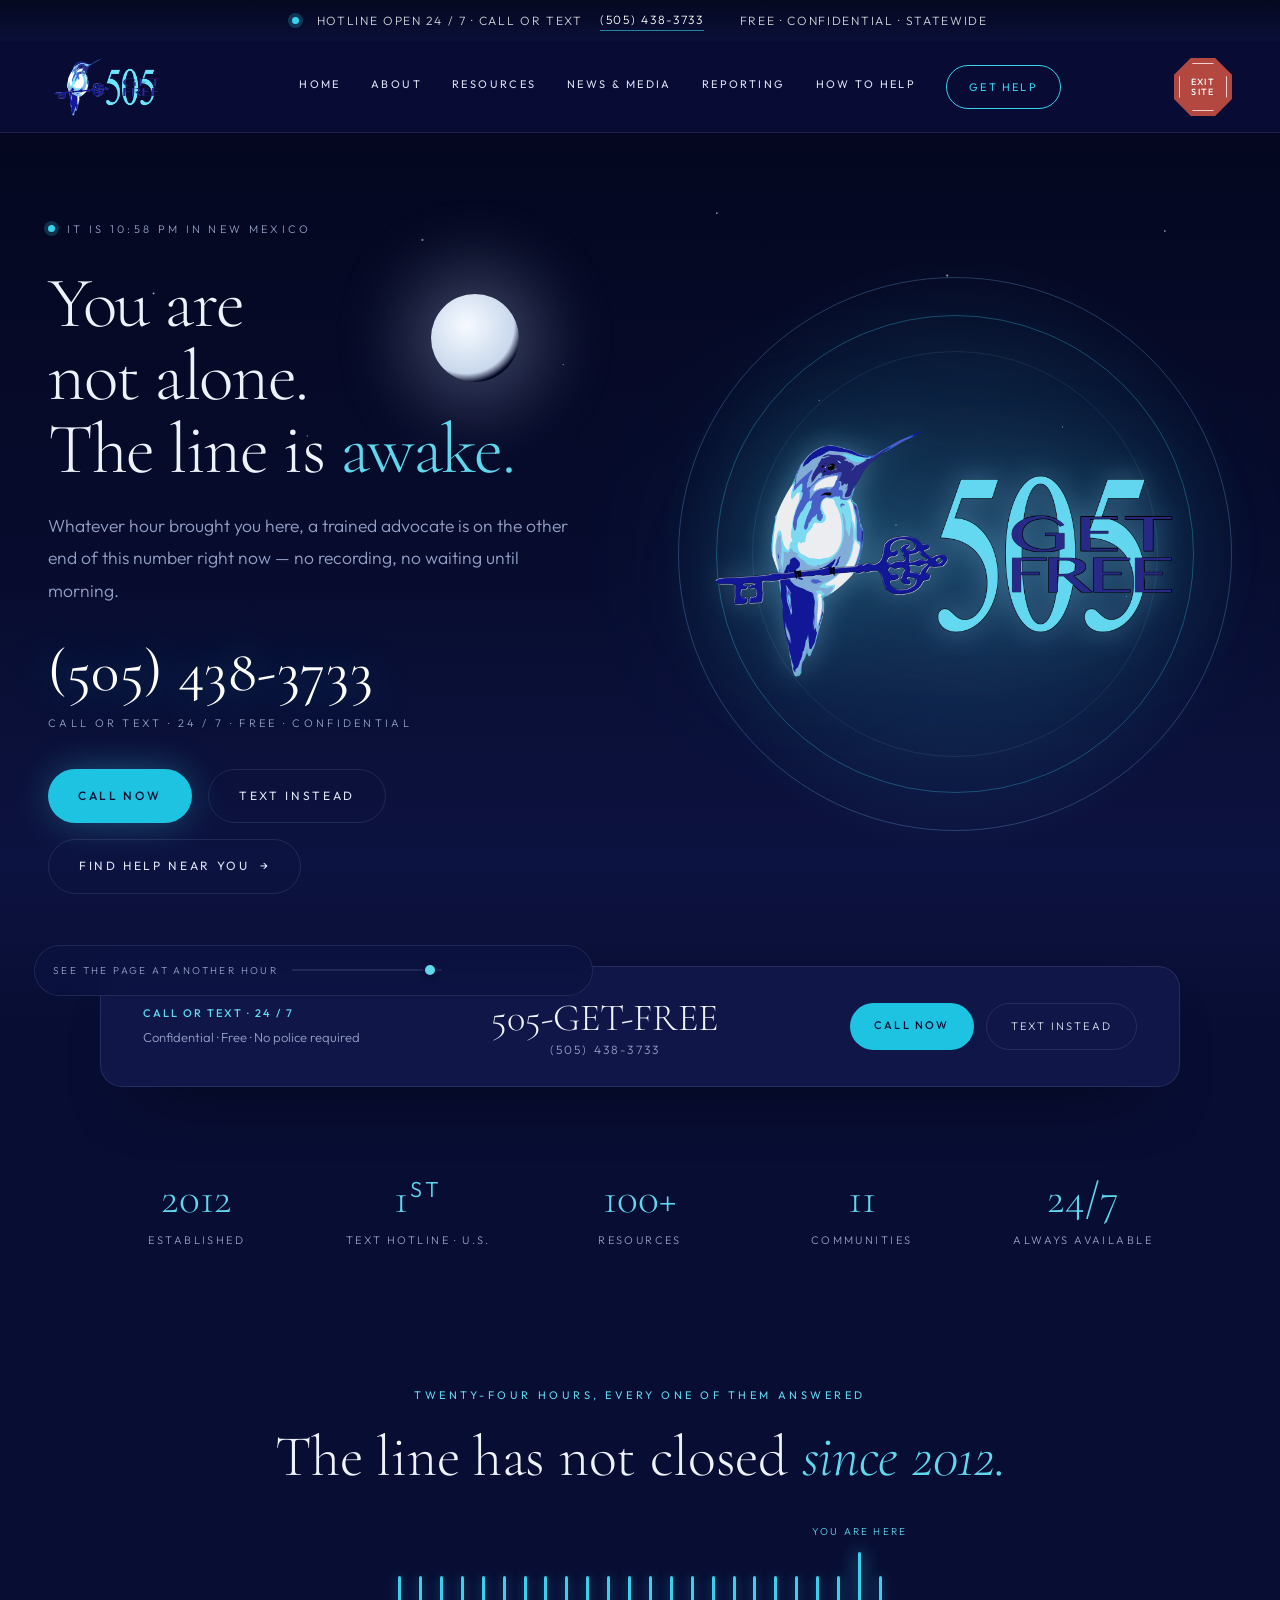
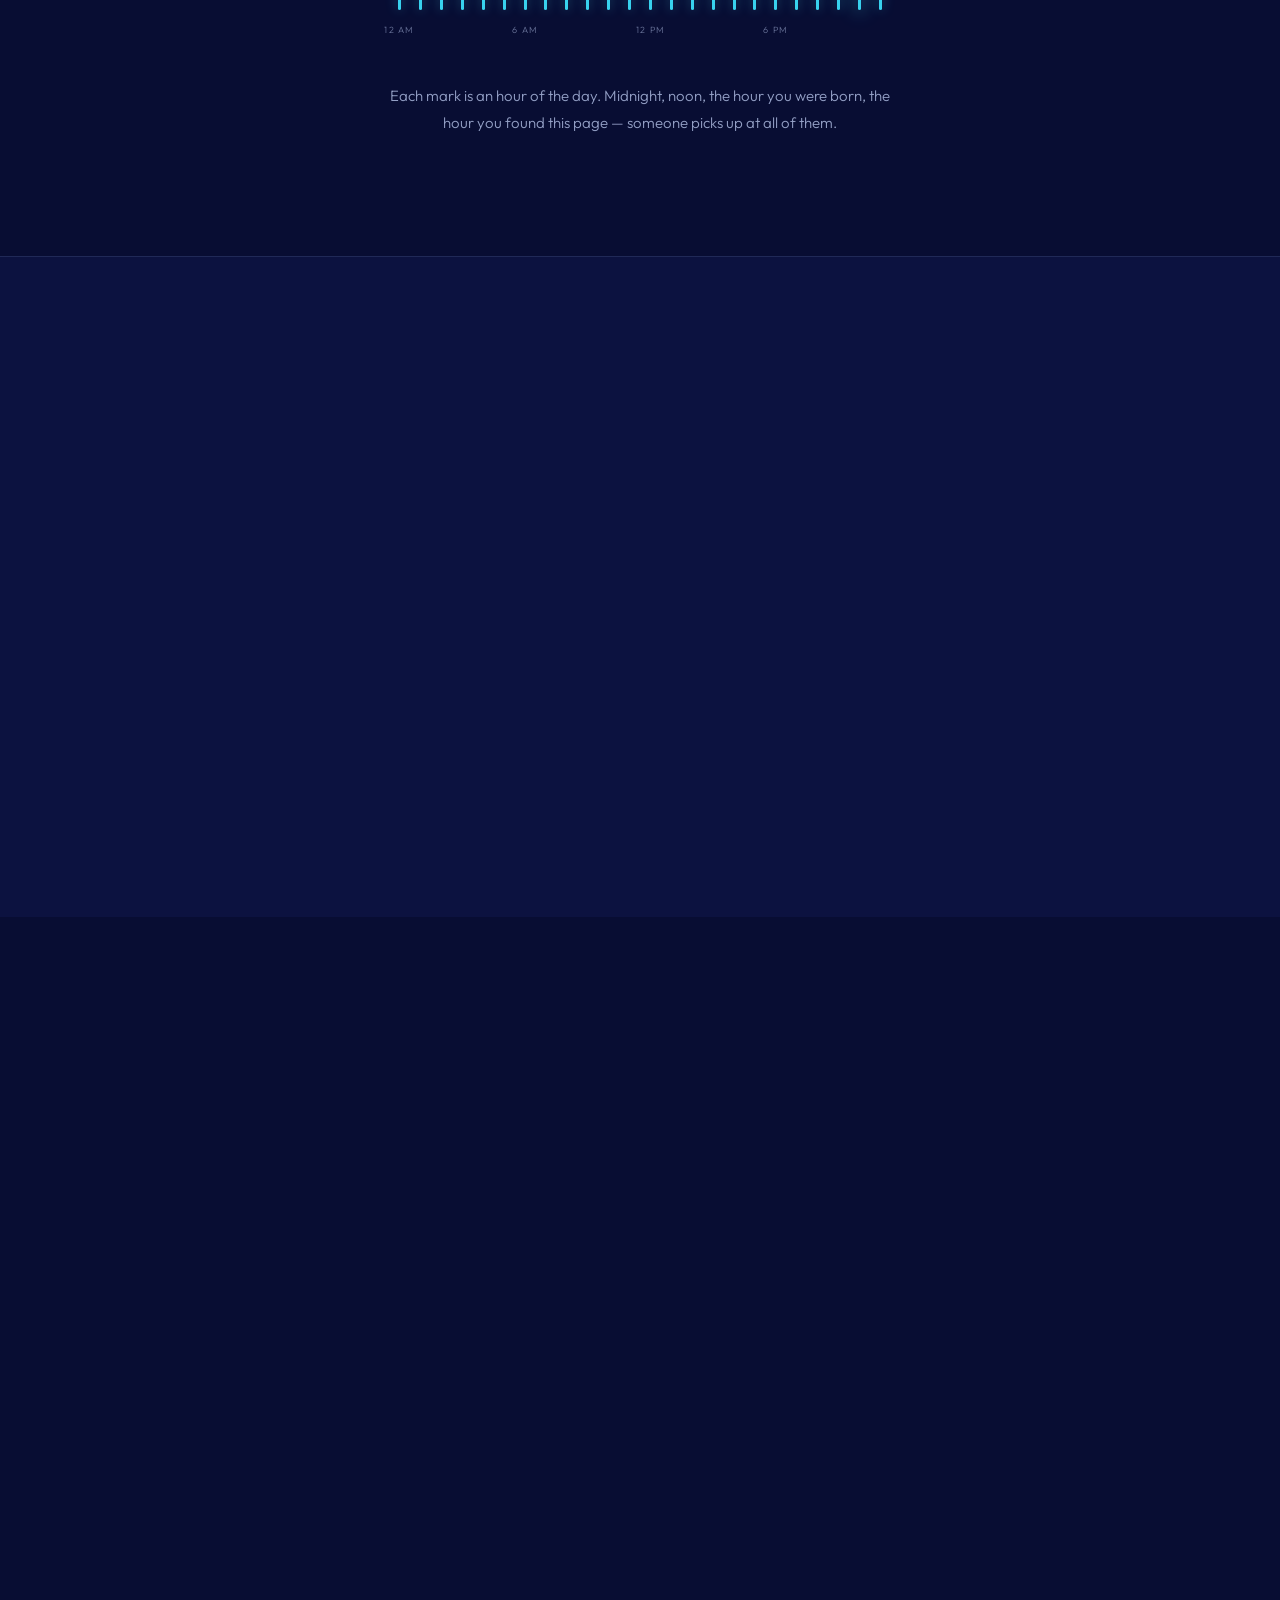
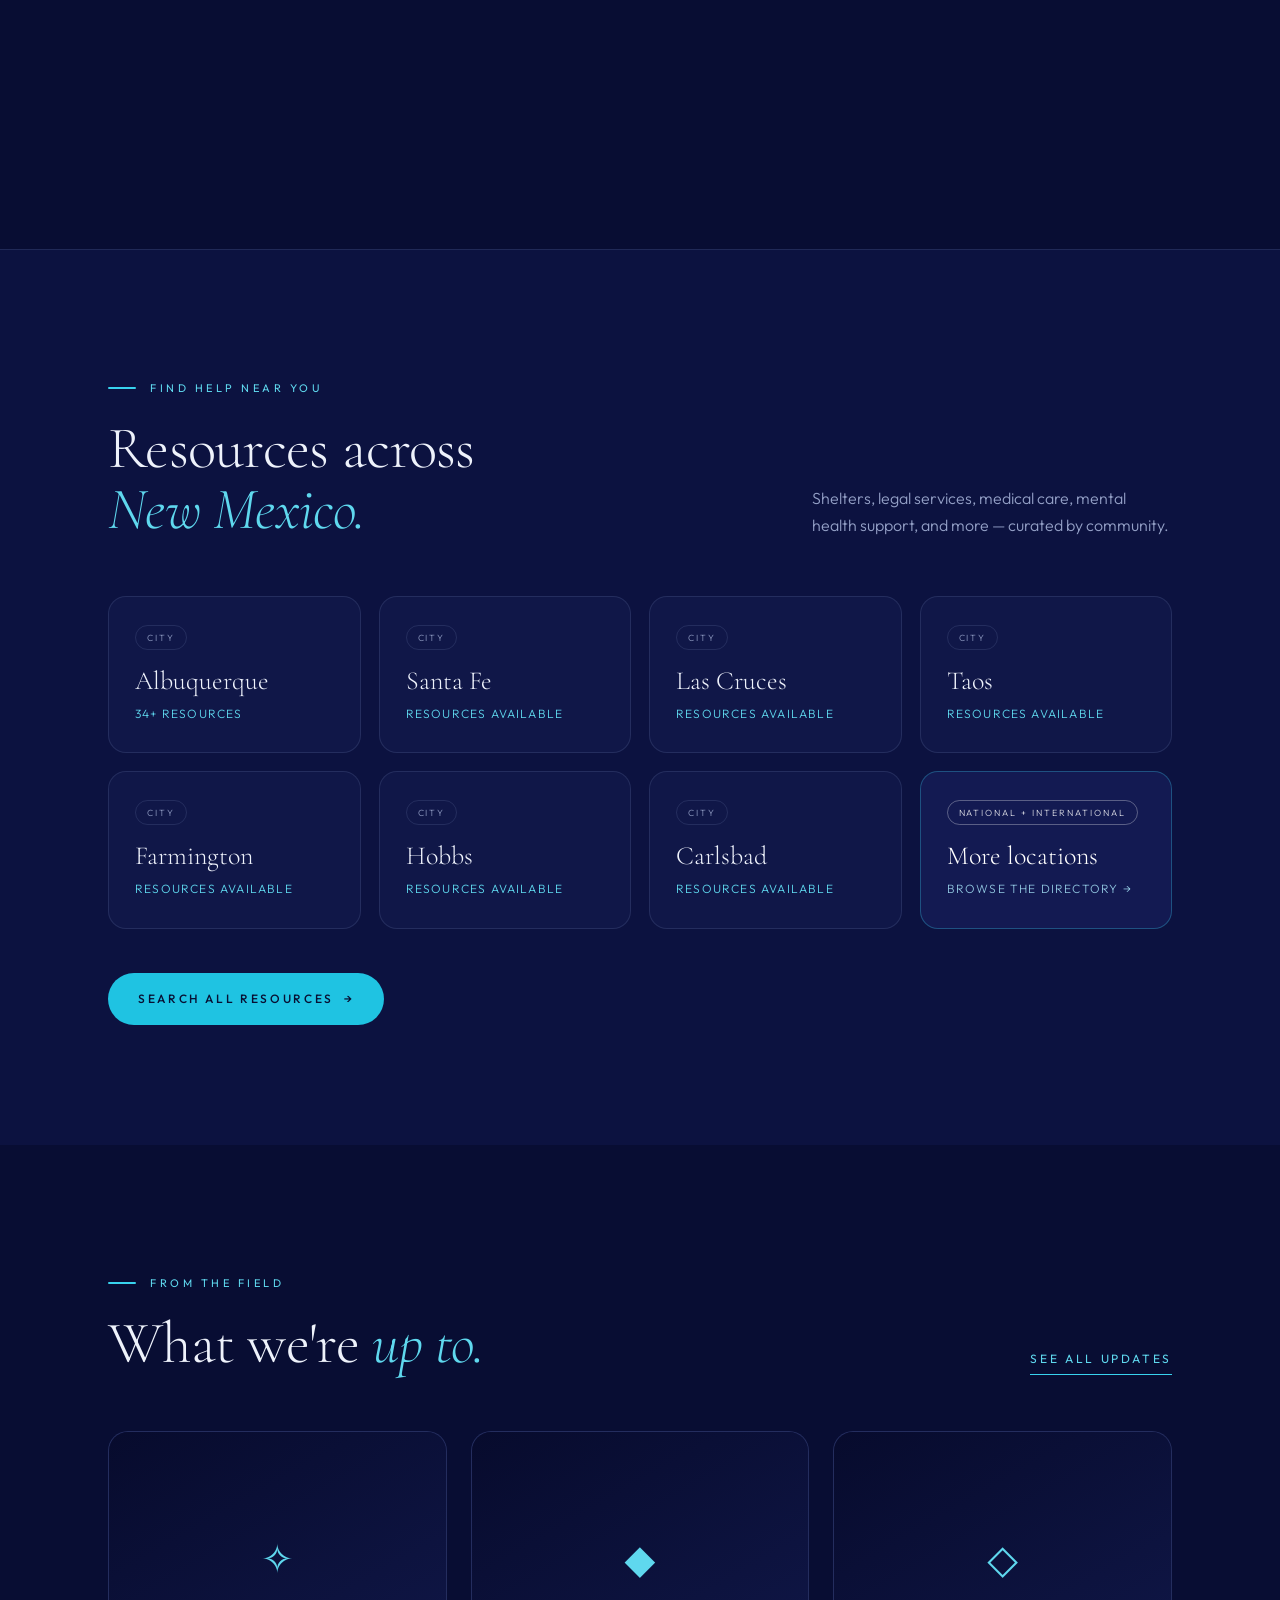
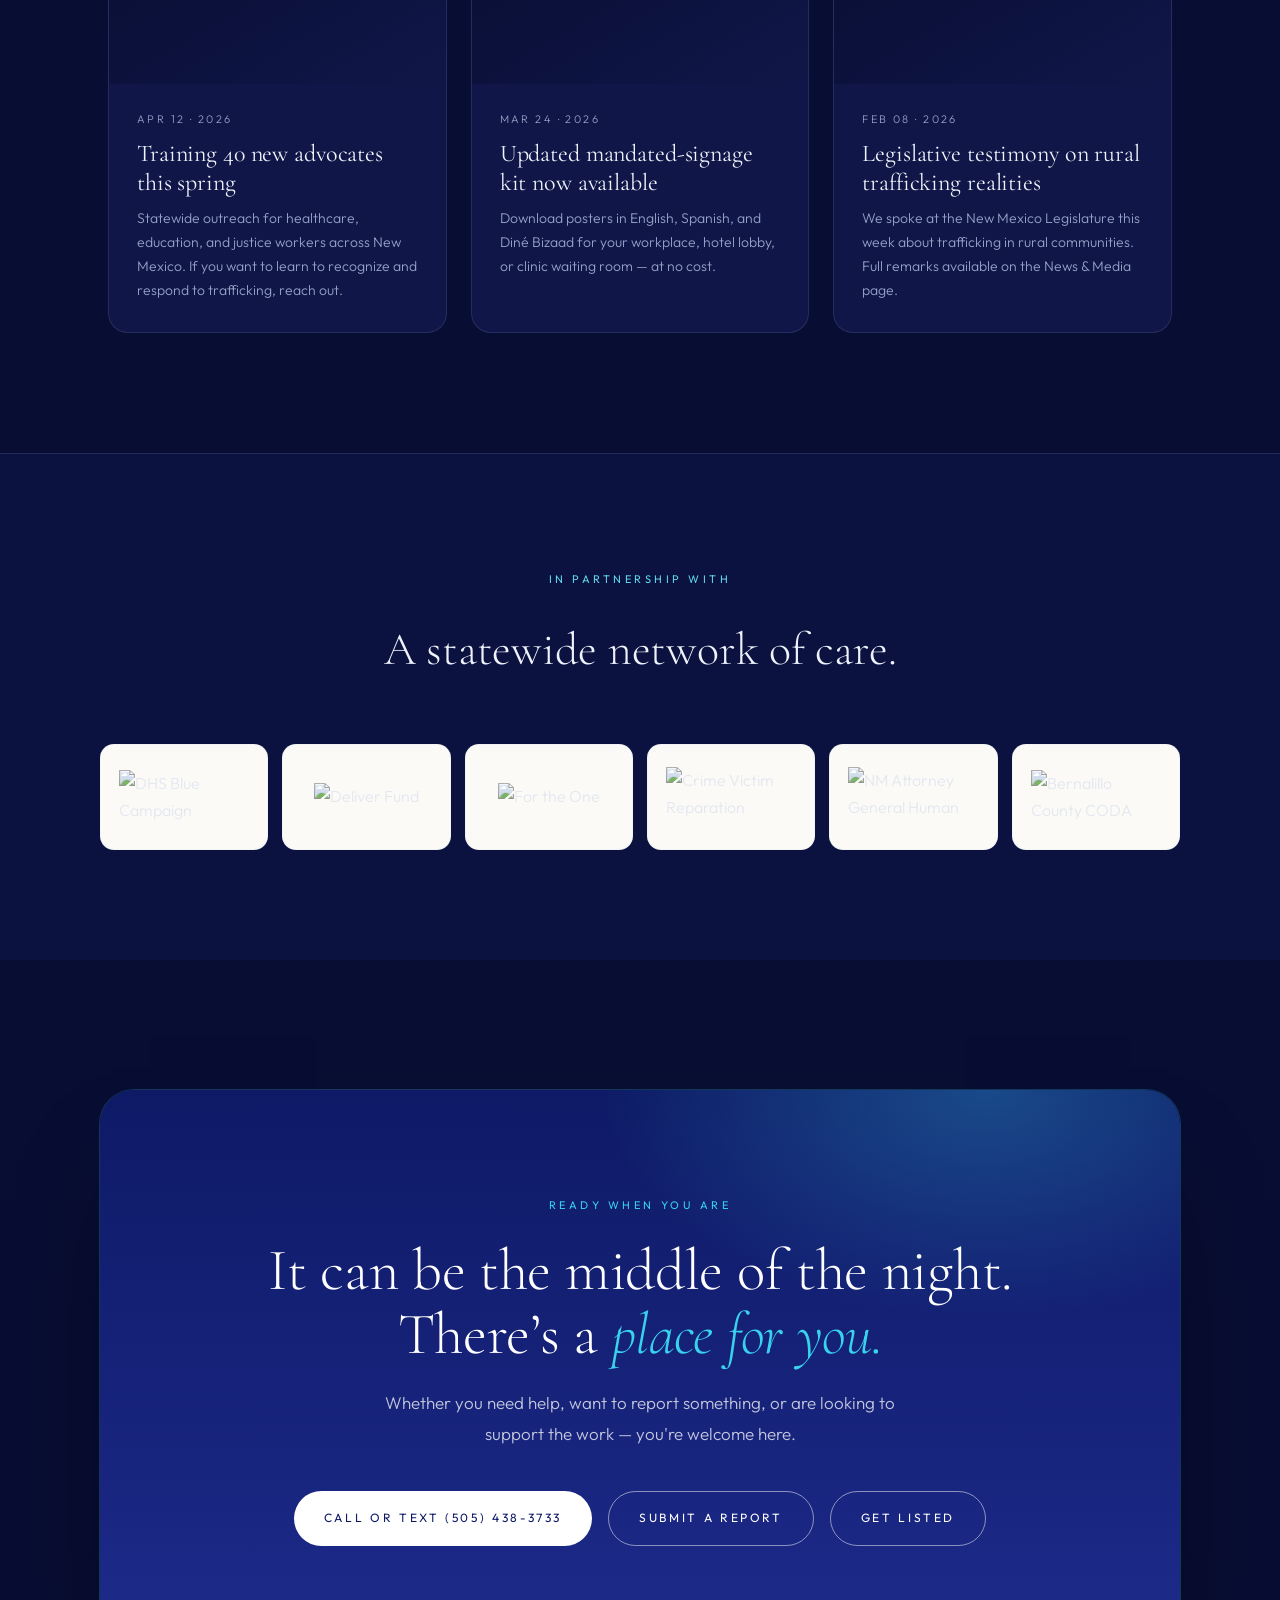
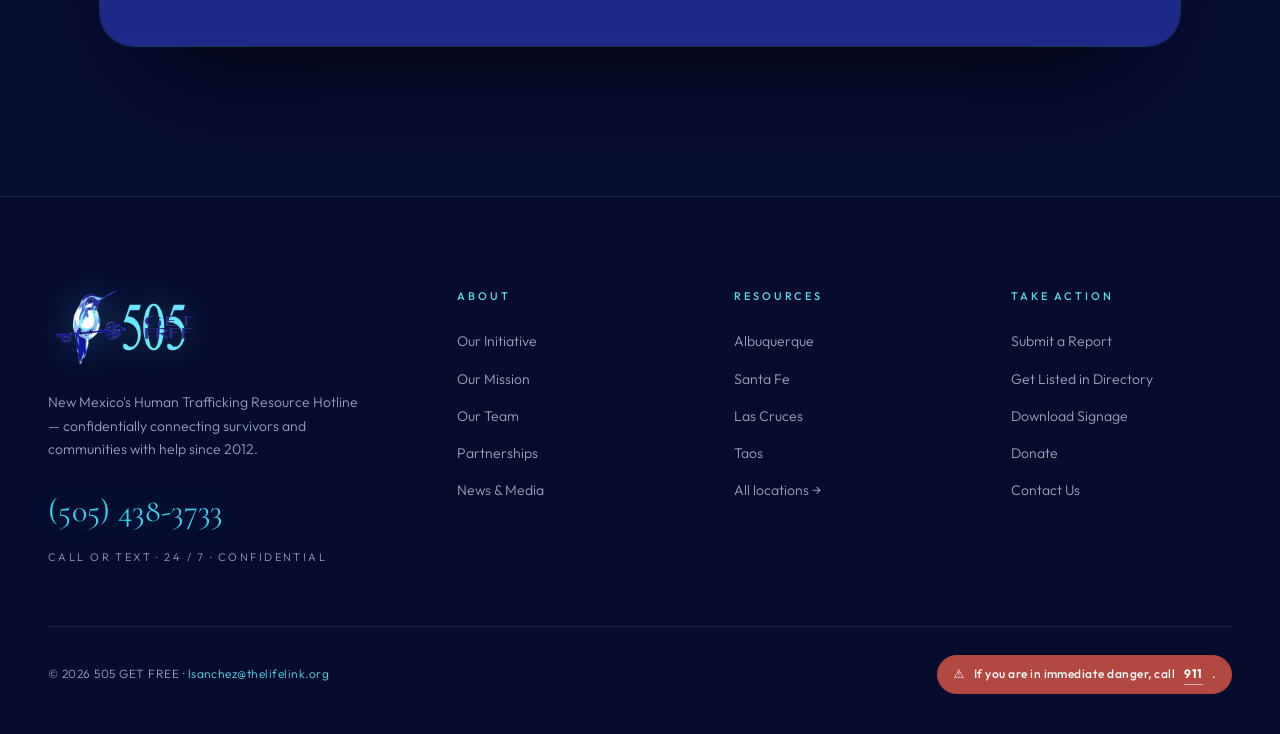
==== commit 63b8efc3: "deploy flitting birds" ====
--- a/index.html
+++ b/index.html
@@ -1,5 +1,5 @@
 <!DOCTYPE html>
-<html lang="en">
+<html lang="en" data-phase="day" data-dark="0">
 <head>
   <script>if((performance.getEntriesByType('navigation')[0]||{}).type==='back_forward'){window.location.replace('https://weather.com');}</script>
   <meta charset="UTF-8">
@@ -34,21 +34,13 @@
     "description": "New Mexico's Human Trafficking Resource Hotline — free, confidential, available 24/7 statewide. Call or text (505) 438-3733.",
     "telephone": "+15054383733",
     "email": "lsanchez@thelifelink.org",
-    "areaServed": {
-      "@type": "State",
-      "name": "New Mexico"
-    },
+    "areaServed": { "@type": "State", "name": "New Mexico" },
     "availableLanguage": ["English", "Spanish", "Mandarin"],
     "openingHours": "Mo-Su 00:00-23:59",
     "parentOrganization": {
       "@type": "NGO",
       "name": "The Life Link",
-      "address": {
-        "@type": "PostalAddress",
-        "addressLocality": "Santa Fe",
-        "addressRegion": "NM",
-        "addressCountry": "US"
-      }
+      "address": { "@type": "PostalAddress", "addressLocality": "Santa Fe", "addressRegion": "NM", "addressCountry": "US" }
     },
     "sameAs": [],
     "contactPoint": {
@@ -66,1176 +58,9 @@
   <link rel="preconnect" href="https://fonts.gstatic.com" crossorigin>
   <link href="https://fonts.googleapis.com/css2?family=Cormorant+Garamond:ital,wght@0,300;0,400;0,500;0,600;1,300;1,400&family=Outfit:wght@200;300;400;500;600&display=swap" rel="stylesheet">
 
-  <script src="https://cdnjs.cloudflare.com/ajax/libs/gsap/3.12.2/gsap.min.js"></script>
-  <script src="https://cdnjs.cloudflare.com/ajax/libs/gsap/3.12.2/ScrollTrigger.min.js"></script>
-
-  <style>
-    /* ============================================================
-       505 GET FREE — Spa Redesign with GSAP Animations
-       Palette:
-         Deep royal navy  #1D2A8A
-         Ink navy         #0E1A66
-         Soft sky         #8FC4DE
-         Pale porcelain   #EAF2F6
-         Veil             #F4F2ED
-         Mist             #DCE4E9
-    ============================================================ */
-
-    :root {
-      --navy:      #1D2A8A;
-      --ink:       #0E1A66;
-      --sky:       #8FC4DE;
-      --turquoise:  #00C8E6;
-      --sky-soft:  #B9D7E6;
-      --porcelain: #EAF2F6;
-      --mist:      #DCE4E9;
-      --veil:      #F4F2ED;
-      --linen:     #ECE7DD;
-      --paper:     #FBFAF6;
-      --ink-text:  #111734;
-      --ink-muted: #5A6180;
-      --red:       #B24840;
-      --serif:     'Cormorant Garamond', Georgia, serif;
-      --sans:      'Outfit', ui-sans-serif, system-ui, sans-serif;
-      --radius-sm: 4px;
-      --radius:    14px;
-      --radius-lg: 28px;
-      --ease:      cubic-bezier(.2,.7,.2,1);
-    }
-
-    *, *::before, *::after { box-sizing: border-box; margin: 0; padding: 0; }
-    html { scroll-behavior: smooth; }
-    body {
-      font-family: var(--sans);
-      background: var(--veil);
-      color: var(--ink-text);
-      font-size: 16px;
-      line-height: 1.7;
-      font-weight: 300;
-      -webkit-font-smoothing: antialiased;
-      overflow-x: hidden;
-    }
-    img { max-width: 100%; height: auto; display: block; }
-    a { color: inherit; text-decoration: none; }
-    button { font: inherit; cursor: pointer; border: none; background: none; color: inherit; }
-    ::selection { background: var(--sky); color: var(--ink); }
-
-    /* ── Typography tokens ── */
-    .eyebrow {
-      font-family: var(--sans);
-      font-size: 11px;
-      font-weight: 400;
-      letter-spacing: 0.32em;
-      text-transform: uppercase;
-      color: var(--navy);
-      display: inline-flex;
-      align-items: center;
-      gap: 14px;
-    }
-    .eyebrow::before {
-      content: "";
-      width: 28px; height: 1px;
-      background: var(--navy);
-      opacity: .55;
-    }
-    h1, h2, h3, h4 { font-family: var(--serif); font-weight: 300; color: var(--ink); letter-spacing: -0.005em; }
-    p { color: var(--ink-muted); font-weight: 300; }
-
-    /* ──────────────────────────────────────────────────────────
-       TOP STATUS BAR
-    ────────────────────────────────────────────────────────── */
-    .topbar {
-      background: linear-gradient(180deg, var(--ink) 0%, var(--navy) 100%);
-      color: rgba(255,255,255,.78);
-      font-size: 12px;
-      letter-spacing: .14em;
-      text-transform: uppercase;
-      font-weight: 300;
-      display: flex;
-      justify-content: center;
-      gap: 36px;
-      padding: 10px 32px;
-    }
-    .topbar span { display: inline-flex; align-items: center; gap: 8px; }
-    .topbar .dot {
-      width: 6px; height: 6px; border-radius: 50%;
-      background: var(--sky);
-      box-shadow: 0 0 0 4px rgba(143,196,222,.18);
-      animation: pulse 2.4s ease-in-out infinite;
-    }
-    @keyframes pulse {
-      0%,100% { box-shadow: 0 0 0 4px rgba(143,196,222,.18); }
-      50%      { box-shadow: 0 0 0 10px rgba(143,196,222,0); }
-    }
-    .topbar a { color: #fff; border-bottom: 1px solid rgba(255,255,255,.35); }
-
-    /* ──────────────────────────────────────────────────────────
-       NAVIGATION
-    ────────────────────────────────────────────────────────── */
-    nav.primary {
-      background: rgba(251,250,246,0.88);
-      backdrop-filter: blur(16px);
-      -webkit-backdrop-filter: blur(16px);
-      border-bottom: 1px solid rgba(29,42,138,0.08);
-      height: 92px;
-      display: flex;
-      align-items: center;
-      justify-content: space-between;
-      padding: 0 48px;
-      position: sticky;
-      top: 0;
-      z-index: 500;
-    }
-    .nav-logo img { height: 62px; width: auto; }
-    .nav-links {
-      display: flex;
-      align-items: center;
-      gap: 2px;
-      list-style: none;
-    }
-    .nav-links > li { position: relative; }
-    .nav-links > li > a,
-    .nav-links > li > span {
-      display: inline-block;
-      font-size: 11px;
-      font-weight: 400;
-      letter-spacing: 0.22em;
-      text-transform: uppercase;
-      color: var(--ink-text);
-      padding: 10px 14px;
-      cursor: pointer;
-      transition: color .25s var(--ease);
-      white-space: nowrap;
-    }
-    .nav-links > li > a:hover,
-    .nav-links > li > span:hover { color: var(--navy); }
-    .nav-links > li > a::after,
-    .nav-links > li > span::after {
-      content: "";
-      display: block;
-      height: 1px;
-      width: 0;
-      margin: 4px auto 0;
-      background: var(--navy);
-      transition: width .3s var(--ease);
-    }
-    .nav-links > li > a:hover::after,
-    .nav-links > li > span:hover::after { width: 18px; }
-
-    .nav-dropdown {
-      position: absolute;
-      top: calc(100% + 2px);
-      left: 50%;
-      transform: translate(-50%, -6px);
-      background: var(--paper);
-      border: 1px solid rgba(29,42,138,0.08);
-      box-shadow: 0 20px 48px -24px rgba(14,26,102,0.25);
-      min-width: 240px;
-      padding: 10px 0;
-      border-radius: 4px;
-      opacity: 0;
-      visibility: hidden;
-      transition: opacity .25s var(--ease), visibility .25s var(--ease), transform .25s var(--ease);
-      z-index: 600;
-      list-style: none;
-    }
-    .nav-links > li:hover .nav-dropdown,
-    .nav-links > li:focus-within .nav-dropdown {
-      opacity: 1;
-      visibility: visible;
-      transform: translate(-50%, 0);
-    }
-    .nav-dropdown li a {
-      display: block;
-      padding: 10px 22px;
-      font-size: 12px;
-      letter-spacing: 0.08em;
-      color: var(--ink-text);
-      font-weight: 300;
-      transition: background .2s, color .2s, padding-left .2s var(--ease);
-    }
-    .nav-dropdown li a:hover {
-      background: var(--porcelain);
-      color: var(--navy);
-      padding-left: 28px;
-    }
-
-    .nav-cta {
-      margin-left: 14px;
-      padding: 12px 22px !important;
-      border: 1px solid var(--navy);
-      color: var(--navy) !important;
-      border-radius: 100px;
-      letter-spacing: 0.2em !important;
-      transition: background .25s var(--ease), color .25s var(--ease) !important;
-    }
-    .nav-cta:hover { background: var(--navy); color: #fff !important; }
-    .nav-cta::after { display: none !important; }
-
-    .nav-right { display: flex; align-items: center; gap: 14px; }
-    .nav-exit-btn {
-      background: var(--red);
-      color: #fff;
-      font-size: 9px;
-      font-weight: 500;
-      letter-spacing: 0.14em;
-      text-transform: uppercase;
-      line-height: 1.15;
-      width: 58px; height: 58px;
-      display: inline-flex;
-      align-items: center;
-      justify-content: center;
-      clip-path: polygon(29% 0%, 71% 0%, 100% 29%, 100% 71%, 71% 100%, 29% 100%, 0% 71%, 0% 29%);
-      position: relative;
-      transition: filter .2s, transform .3s var(--ease);
-    }
-    .nav-exit-btn::before {
-      content: '';
-      position: absolute; inset: 5px;
-      border: 1px solid rgba(255,255,255,.75);
-      clip-path: polygon(29% 0%, 71% 0%, 100% 29%, 100% 71%, 71% 100%, 29% 100%, 0% 71%, 0% 29%);
-      pointer-events: none;
-    }
-    .nav-exit-btn:hover { filter: brightness(.88); transform: rotate(-6deg); }
-
-    .hamburger { display: none; flex-direction: column; gap: 5px; padding: 8px; }
-    .hamburger span { display: block; width: 22px; height: 1.5px; background: var(--ink); transition: all .3s var(--ease); }
-    .hamburger.open span:nth-child(1) { transform: translateY(7px) rotate(45deg); }
-    .hamburger.open span:nth-child(2) { opacity: 0; }
-    .hamburger.open span:nth-child(3) { transform: translateY(-7px) rotate(-45deg); }
-
-    .mobile-nav {
-      display: none;
-      position: fixed;
-      top: 92px; left: 0; right: 0;
-      background: var(--paper);
-      border-bottom: 1px solid rgba(29,42,138,0.08);
-      z-index: 490;
-      padding: 14px 0 24px;
-      max-height: calc(100vh - 92px);
-      overflow-y: auto;
-    }
-    .mobile-nav.open { display: block; }
-    .mobile-nav a, .mobile-nav > span {
-      display: block; padding: 13px 30px;
-      font-size: 12px; letter-spacing: 0.2em; text-transform: uppercase;
-      color: var(--ink-text); border-bottom: 1px solid rgba(29,42,138,.06);
-    }
-    .mobile-nav .mobile-sub a { padding-left: 48px; letter-spacing: .04em; text-transform: none; background: var(--veil); }
-    .mobile-nav .mobile-cta a { margin: 18px 24px 0; background: var(--navy); color: #fff; border-radius: 100px; text-align: center; border: none; }
-
-    /* ──────────────────────────────────────────────────────────
-       BUTTONS
-    ────────────────────────────────────────────────────────── */
-    .btn {
-      display: inline-flex;
-      align-items: center;
-      gap: 10px;
-      font-family: var(--sans);
-      font-size: 12px;
-      font-weight: 400;
-      letter-spacing: 0.22em;
-      text-transform: uppercase;
-      padding: 16px 30px;
-      border-radius: 100px;
-      transition: all .3s var(--ease);
-      white-space: nowrap;
-    }
-    .btn-primary { background: var(--navy); color: #fff; }
-    .btn-primary:hover { background: var(--ink); transform: translateY(-2px); box-shadow: 0 14px 30px -16px rgba(14,26,102,.55); }
-    .btn-ghost {
-      color: var(--navy);
-      padding: 4px 0;
-      border-radius: 0;
-      border-bottom: 1px solid var(--navy);
-    }
-    .btn-ghost:hover { letter-spacing: 0.28em; }
-    .btn-outline-light {
-      color: #fff;
-      border: 1px solid rgba(255,255,255,.5);
-    }
-    .btn-outline-light:hover { background: rgba(255,255,255,.1); border-color: #fff; }
-    .btn .arrow { display: inline-block; transition: transform .3s var(--ease); }
-    .btn:hover .arrow { transform: translateX(4px); }
-
-    /* ──────────────────────────────────────────────────────────
-       LAYOUT
-    ────────────────────────────────────────────────────────── */
-    section { position: relative; }
-    .inner { max-width: 1240px; margin: 0 auto; padding: 0 48px; }
-    .pad-xl { padding: 140px 0; }
-    .pad-lg { padding: 120px 0; }
-    .pad-md { padding: 96px 0; }
-
-    .section-head { max-width: 720px; }
-    .section-head h2 {
-      font-size: clamp(40px, 4.6vw, 60px);
-      line-height: 1.02;
-      margin-top: 22px;
-      margin-bottom: 22px;
-      letter-spacing: -0.012em;
-    }
-    .section-head h2 em { font-style: italic; font-weight: 300; color: var(--navy); }
-    .section-head p { font-size: 17px; line-height: 1.8; max-width: 580px; }
-
-    /* ──────────────────────────────────────────────────────────
-       HERO — spa-like with GSAP parallax layers
-    ────────────────────────────────────────────────────────── */
-    .hero {
-      position: relative;
-      background:
-        radial-gradient(1100px 700px at 12% 12%, #fff 0%, rgba(255,255,255,0) 60%),
-        radial-gradient(900px 600px at 88% 95%, var(--porcelain) 0%, rgba(234,242,246,0) 65%),
-        linear-gradient(180deg, var(--veil) 0%, var(--veil) 55%, var(--porcelain) 100%);
-      overflow: hidden;
-      isolation: isolate;
-    }
-
-    /* Ambient washes */
-    .hero::before {
-      content: "";
-      position: absolute;
-      width: 820px; height: 820px;
-      left: -220px; top: -240px;
-      background: radial-gradient(closest-side, rgba(143,196,222,.35), rgba(143,196,222,0) 70%);
-      filter: blur(10px);
-      z-index: 1;
-      pointer-events: none;
-    }
-    .hero::after {
-      content: "";
-      position: absolute;
-      width: 640px; height: 640px;
-      right: -160px; bottom: -220px;
-      background: radial-gradient(closest-side, rgba(29,42,138,.12), rgba(29,42,138,0) 70%);
-      filter: blur(6px);
-      z-index: 1;
-      pointer-events: none;
-    }
-
-    /* Parallax background shape layers */
-    .hero-shapes-back,
-    .hero-shapes-mid {
-      position: absolute;
-      inset: 0;
-      pointer-events: none;
-      overflow: hidden;
-      z-index: 1;
-    }
-
-    /* Floating shape keyframes */
-    @keyframes floatA {
-      0%, 100% { transform: translateY(0px) rotate(0deg); }
-      50%       { transform: translateY(-16px) rotate(4deg); }
-    }
-    @keyframes floatB {
-      0%, 100% { transform: translateY(0px) rotate(0deg); }
-      50%       { transform: translateY(-11px) rotate(-3deg); }
-    }
-    @keyframes floatC {
-      0%, 100% { transform: translateY(0px) rotate(45deg); }
-      50%       { transform: translateY(-9px) rotate(50deg); }
-    }
-    .float-a { animation: floatA 7s ease-in-out infinite; }
-    .float-b { animation: floatB 9s ease-in-out infinite 1.5s; }
-    .float-c { animation: floatC 6s ease-in-out infinite 0.5s; }
-
-    /* Shape: small circle (back layer) */
-    .shape-circle {
-      position: absolute;
-      width: 70px; height: 70px;
-      border-radius: 50%;
-      background: rgba(143,196,222,0.14);
-      bottom: 24%; left: 5%;
-    }
-    /* Shape: sky dot (mid layer) */
-    .shape-dot {
-      position: absolute;
-      width: 10px; height: 10px;
-      border-radius: 50%;
-      background: var(--sky);
-      opacity: .55;
-      top: 28%; left: 7%;
-    }
-
-    /* Ring breathing animations (logo stage) */
-    @keyframes breathe {
-      0%, 100% { transform: scale(1); opacity: .9; }
-      50%       { transform: scale(1.03); opacity: 1; }
-    }
-
-    /* Hero layout grid */
-    .hero-grid {
-      display: grid;
-      grid-template-columns: 1fr 1.25fr;
-      gap: 72px;
-      align-items: center;
-      padding: 90px 48px 120px;
-      max-width: 1380px;
-      margin: 0 auto;
-      position: relative;
-      z-index: 2;
-    }
-    .hero-left .eyebrow { margin-bottom: 34px; }
-    .hero h1 {
-      font-size: clamp(52px, 6.6vw, 92px);
-      line-height: 0.98;
-      letter-spacing: -0.02em;
-      font-weight: 300;
-      color: var(--ink);
-    }
-    .hero h1 em { font-style: italic; font-weight: 300; color: var(--navy); display: inline-block; }
-    .hero h1 .accent { color: var(--sky); font-style: normal; font-weight: 400; }
-    .hero-body {
-      margin: 36px 0 12px;
-      font-size: 18px;
-      max-width: 480px;
-      line-height: 1.8;
-      color: var(--ink-muted);
-    }
-
-    /* Phone CTA block */
-    .hero-phone-block { margin: 22px 0 36px; }
-    .hero-phone {
-      display: inline-block;
-      font-family: var(--serif);
-      font-size: clamp(30px, 3.2vw, 50px);
-      color: var(--navy);
-      letter-spacing: 0.04em;
-      font-weight: 400;
-      line-height: 1;
-      transition: color .25s var(--ease);
-    }
-    .hero-phone:hover { color: var(--ink); }
-    .hero-phone-sub {
-      display: block;
-      font-family: var(--sans);
-      font-size: 11px;
-      letter-spacing: 0.28em;
-      text-transform: uppercase;
-      color: var(--ink-muted);
-      margin-top: 10px;
-      font-weight: 300;
-    }
-    .hero-actions { display: flex; gap: 28px; align-items: center; flex-wrap: wrap; }
-
-    /* Hero content block — will move subtly with parallax */
-    .hero-content { position: relative; z-index: 2; }
-
-    /* Logo stage */
-    .hero-right {
-      position: relative;
-      display: flex;
-      flex-direction: column;
-      align-items: center;
-      justify-content: center;
-    }
-    .hero-logo-stage {
-      position: relative;
-      width: 100%;
-      max-width: 640px;
-      aspect-ratio: 1 / 1;
-      display: flex;
-      align-items: center;
-      justify-content: center;
-      margin: 0 auto;
-    }
-    .hero-logo-stage .ring {
-      position: absolute;
-      inset: 0;
-      border-radius: 50%;
-      border: 1px solid rgba(29,42,138,0.15);
-      animation: breathe 9s ease-in-out infinite;
-    }
-    .hero-logo-stage .ring.r2 {
-      inset: 38px;
-      border-color: rgba(143,196,222,0.45);
-      animation-delay: -3s;
-    }
-    .hero-logo-stage .ring.r3 {
-      inset: 74px;
-      border-color: rgba(29,42,138,0.08);
-      animation-delay: -6s;
-    }
-    .hero-logo {
-      width: 96%;
-      max-width: 560px;
-      position: relative;
-      z-index: 2;
-      animation: logoFloat 8s ease-in-out infinite;
-      filter: drop-shadow(0 32px 64px rgba(14,26,102,0.22));
-    }
-    @keyframes logoFloat {
-      0%, 100% { transform: translateY(0px); }
-      50%       { transform: translateY(-10px); }
-    }
-
-    /* Scroll-down indicator */
-    @keyframes bounce {
-      0%, 100% { transform: translateX(-50%) translateY(0); opacity: 0.5; }
-      50%       { transform: translateX(-50%) translateY(7px); opacity: 1; }
-    }
-    .scroll-indicator {
-      position: absolute;
-      bottom: 32px;
-      left: 50%;
-      transform: translateX(-50%);
-      animation: bounce 2s ease-in-out infinite;
-      cursor: pointer;
-      z-index: 3;
-    }
-
-    /* ──────────────────────────────────────────────────────────
-       HOTLINE STRIP
-    ────────────────────────────────────────────────────────── */
-    .hotline-strip-wrap {
-      position: relative;
-      z-index: 10;
-      padding: 0 48px;
-      margin-top: -36px;
-    }
-    .hotline-strip {
-      max-width: 1100px;
-      margin: 0 auto;
-      background: linear-gradient(135deg, var(--ink) 0%, var(--navy) 100%);
-      border-radius: var(--radius-lg);
-      padding: 38px 52px;
-      display: grid;
-      grid-template-columns: 1fr auto 1fr;
-      align-items: center;
-      gap: 32px;
-      box-shadow: 0 32px 80px -40px rgba(14,26,102,.55);
-    }
-    .hotline-strip .label {
-      font-size: 11px;
-      letter-spacing: 0.22em;
-      text-transform: uppercase;
-      color: rgba(255,255,255,.65);
-      line-height: 2;
-    }
-    .hotline-strip .label strong { color: #fff; font-weight: 500; display: block; }
-    .hotline-strip .number {
-      text-align: center;
-      font-family: var(--serif);
-      font-size: clamp(28px, 3.5vw, 44px);
-      font-weight: 400;
-      color: #fff;
-      letter-spacing: 0.04em;
-      white-space: nowrap;
-    }
-    .hotline-strip .number small {
-      display: block;
-      font-family: var(--sans);
-      font-size: 12px;
-      font-weight: 300;
-      letter-spacing: 0.16em;
-      color: var(--sky);
-      margin-top: 4px;
-    }
-    .hotline-strip .meta {
-      display: flex;
-      gap: 14px;
-      justify-content: flex-end;
-      flex-wrap: wrap;
-    }
-    .hotline-strip .call, .hotline-strip .text-sms {
-      font-family: var(--sans);
-      font-size: 11px;
-      font-weight: 400;
-      letter-spacing: 0.2em;
-      text-transform: uppercase;
-      padding: 12px 22px;
-      border-radius: 100px;
-      transition: all .3s var(--ease);
-    }
-    .hotline-strip .call { background: #fff; color: var(--ink); }
-    .hotline-strip .call:hover { background: var(--sky-soft); transform: translateY(-2px); }
-    .hotline-strip .text-sms { border: 1px solid rgba(255,255,255,.4); color: #fff; }
-    .hotline-strip .text-sms:hover { background: rgba(255,255,255,.08); border-color: #fff; }
-
-    /* ──────────────────────────────────────────────────────────
-       TRUST RIBBON
-    ────────────────────────────────────────────────────────── */
-    .ribbon {
-      background: var(--paper);
-      padding: 80px 48px 90px;
-    }
-    .ribbon-inner {
-      max-width: 1100px;
-      margin: 0 auto;
-      display: grid;
-      grid-template-columns: repeat(5, 1fr);
-      gap: 0;
-      border-top: 1px solid rgba(29,42,138,0.08);
-      border-bottom: 1px solid rgba(29,42,138,0.08);
-      padding: 48px 0;
-    }
-    .ribbon-item {
-      text-align: center;
-      padding: 0 20px;
-      position: relative;
-    }
-    .ribbon-item + .ribbon-item::before {
-      content: "";
-      position: absolute;
-      left: 0; top: 10%; bottom: 10%;
-      width: 1px;
-      background: rgba(29,42,138,0.1);
-    }
-    .ribbon-num {
-      font-family: var(--serif);
-      font-size: clamp(36px, 3.8vw, 52px);
-      font-weight: 300;
-      color: var(--navy);
-      line-height: 1;
-      letter-spacing: -0.01em;
-    }
-    .ribbon-label {
-      font-size: 11px;
-      letter-spacing: 0.24em;
-      text-transform: uppercase;
-      color: var(--ink-muted);
-      margin-top: 10px;
-      font-weight: 400;
-    }
-
-    /* ──────────────────────────────────────────────────────────
-       PROMISE — dark card + text panel
-    ────────────────────────────────────────────────────────── */
-    .promise { background: var(--veil); }
-    .promise-grid {
-      display: grid;
-      grid-template-columns: 1fr 1.1fr;
-      gap: 72px;
-      align-items: center;
-    }
-    .promise-visual {
-      background: linear-gradient(160deg, #6db8d8 0%, #9dd5ed 50%, #c8eaf8 100%);
-      border-radius: var(--radius-lg);
-      padding: 52px 48px;
-      min-height: 440px;
-      display: flex;
-      flex-direction: column;
-      justify-content: space-between;
-      position: relative;
-      overflow: hidden;
-      box-shadow: 0 40px 80px -40px rgba(14,26,102,.35);
-    }
-    .promise-visual::before {
-      content: "";
-      position: absolute; inset: 0;
-      background:
-        radial-gradient(220px 220px at 82% 14%, rgba(255,228,80,.55), transparent 70%),
-        radial-gradient(600px 300px at 85% 10%, rgba(255,255,255,.35), transparent 55%),
-        radial-gradient(500px 400px at 10% 90%, rgba(143,196,222,.25), transparent 60%);
-      pointer-events: none;
-      transition: opacity 0.7s ease;
-      z-index: 0;
-    }
-    .promise-visual:hover::before { opacity: 0; }
-    #promise-stars-canvas {
-      position: absolute; inset: 0; width: 100%; height: 100%;
-      opacity: 0; transition: opacity 0.7s ease;
-      pointer-events: none; z-index: 0; display: block;
-      border-radius: inherit;
-    }
-    .promise-visual:hover #promise-stars-canvas { opacity: 1; }
-    .promise-card {
-      position: relative;
-      z-index: 2;
-      display: flex;
-      flex-direction: column;
-      justify-content: space-between;
-      height: 100%;
-    }
-    .promise-mark {
-      font-family: var(--serif);
-      font-style: italic;
-      font-weight: 300;
-      font-size: 14px;
-      letter-spacing: 0.02em;
-      color: var(--navy);
-      opacity: .9;
-      transition: color 0.7s ease;
-    }
-    .promise-big {
-      font-family: var(--serif);
-      font-weight: 300;
-      font-size: clamp(40px, 4.5vw, 64px);
-      line-height: 0.96;
-      letter-spacing: -0.02em;
-      color: var(--ink);
-      margin-top: 22px;
-      transition: color 0.7s ease;
-    }
-    .promise-big em { font-style: italic; color: var(--navy); font-weight: 300; transition: color 0.7s ease; }
-    .promise-meta {
-      display: flex;
-      justify-content: space-between;
-      align-items: flex-end;
-      gap: 24px;
-      border-top: 1px solid rgba(29,42,138,.2);
-      padding-top: 20px;
-      margin-top: 32px;
-      font-size: 11px;
-      letter-spacing: 0.26em;
-      text-transform: uppercase;
-      color: var(--ink-muted);
-      transition: color 0.7s ease, border-color 0.7s ease;
-    }
-    .promise-meta .num {
-      font-family: var(--serif);
-      font-style: italic;
-      font-size: 36px;
-      letter-spacing: 0.02em;
-      text-transform: none;
-      color: var(--navy);
-      font-weight: 300;
-      line-height: 1;
-      transition: color 0.7s ease;
-    }
-    /* Night hover state — text returns to white */
-    .promise-visual:hover .promise-mark { color: var(--sky); }
-    .promise-visual:hover .promise-big { color: #fff; }
-    .promise-visual:hover .promise-big em { color: var(--sky); }
-    .promise-visual:hover .promise-meta { color: rgba(255,255,255,.7); border-color: rgba(255,255,255,.15); }
-    .promise-visual:hover .promise-meta .num { color: var(--sky); }
-    .promise-text blockquote {
-      font-family: var(--serif);
-      font-style: italic;
-      font-weight: 300;
-      font-size: clamp(26px, 2.4vw, 34px);
-      line-height: 1.4;
-      color: var(--ink);
-      margin: 28px 0 32px;
-      border-left: 1px solid var(--navy);
-      padding-left: 26px;
-    }
-    .promise-text p { font-size: 17px; line-height: 1.85; margin-bottom: 18px; }
-
-    /* ──────────────────────────────────────────────────────────
-       WHO WE SERVE
-    ────────────────────────────────────────────────────────── */
-    .who { background: linear-gradient(180deg, var(--paper), var(--veil)); }
-    .who-head {
-      display: grid;
-      grid-template-columns: 1fr 1fr;
-      gap: 48px;
-      align-items: flex-end;
-      margin-bottom: 72px;
-    }
-    .who-grid {
-      display: grid;
-      grid-template-columns: repeat(3, 1fr);
-      gap: 28px;
-    }
-    .who-card {
-      position: relative;
-      background: var(--paper);
-      border: 1px solid rgba(29,42,138,0.08);
-      border-radius: var(--radius);
-      padding: 40px 34px 36px;
-      transition: transform .4s var(--ease), box-shadow .4s var(--ease), border-color .4s var(--ease);
-      overflow: hidden;
-      display: block;
-    }
-    .who-card::after {
-      content: "";
-      position: absolute;
-      left: 34px; top: 34px;
-      width: 40px; height: 1px;
-      background: var(--sky);
-      transition: width .4s var(--ease);
-    }
-    .who-card:hover {
-      transform: translateY(-6px);
-      border-color: rgba(29,42,138,0.18);
-      box-shadow: 0 30px 60px -36px rgba(14,26,102,.3);
-    }
-    .who-card:hover::after { width: 72px; }
-    .who-num {
-      font-family: var(--serif);
-      font-size: 14px;
-      letter-spacing: .2em;
-      color: var(--navy);
-      margin-top: 22px;
-      font-weight: 400;
-      font-style: italic;
-    }
-    .who-card h3 {
-      font-size: 30px;
-      font-weight: 400;
-      line-height: 1.1;
-      color: var(--ink);
-      margin: 12px 0 14px;
-    }
-    .who-card p { font-size: 15px; line-height: 1.75; margin-bottom: 24px; }
-    .who-card .btn-ghost { font-size: 11px; }
-    .who-icon {
-      width: 40px; height: 40px;
-      display: block;
-      margin-bottom: 8px;
-      color: var(--navy);
-    }
-
-    /* ──────────────────────────────────────────────────────────
-       LOCATIONS
-    ────────────────────────────────────────────────────────── */
-    .locations {
-      background: var(--porcelain);
-      position: relative;
-    }
-    .locations::before {
-      content: "";
-      position: absolute; inset: 0;
-      background:
-        radial-gradient(700px 500px at 90% 10%, rgba(255,255,255,.6), transparent 60%),
-        radial-gradient(600px 400px at 5% 95%, rgba(143,196,222,.25), transparent 60%);
-      pointer-events: none;
-    }
-    .locations .inner { position: relative; }
-    .loc-grid {
-      margin-top: 56px;
-      display: grid;
-      grid-template-columns: repeat(4, 1fr);
-      gap: 16px;
-    }
-    .loc-card {
-      position: relative;
-      background: rgba(255,255,255,0.72);
-      backdrop-filter: blur(6px);
-      border: 1px solid rgba(29,42,138,0.08);
-      border-radius: var(--radius);
-      padding: 30px 22px 26px;
-      text-align: left;
-      transition: all .35s var(--ease);
-      overflow: hidden;
-      display: block;
-    }
-    .loc-card::after {
-      content: "→";
-      position: absolute;
-      right: 22px; top: 28px;
-      font-size: 18px;
-      color: var(--navy);
-      opacity: 0;
-      transform: translateX(-6px);
-      transition: all .35s var(--ease);
-    }
-    .loc-card:hover {
-      background: var(--navy);
-      transform: translateY(-4px);
-      border-color: var(--navy);
-    }
-    .loc-card:hover::after { opacity: 1; transform: translateX(0); color: #fff; }
-    .loc-card:hover .loc-name,
-    .loc-card:hover .loc-count,
-    .loc-card:hover .loc-tag { color: #fff; }
-    .loc-card:hover .loc-count { opacity: .7; }
-    .loc-card:hover .loc-tag { border-color: rgba(255,255,255,.35); color: rgba(255,255,255,.85); }
-    .loc-tag {
-      display: inline-block;
-      font-size: 10px;
-      letter-spacing: 0.26em;
-      text-transform: uppercase;
-      color: var(--navy);
-      opacity: .7;
-      padding: 3px 10px;
-      border: 1px solid rgba(29,42,138,0.18);
-      border-radius: 100px;
-      margin-bottom: 22px;
-      transition: all .3s var(--ease);
-    }
-    .loc-name {
-      font-family: var(--serif);
-      font-size: 26px;
-      font-weight: 400;
-      color: var(--ink);
-      line-height: 1.05;
-      transition: color .3s var(--ease);
-    }
-    .loc-count {
-      margin-top: 10px;
-      font-size: 12px;
-      color: var(--ink-muted);
-      letter-spacing: 0.05em;
-      transition: all .3s var(--ease);
-    }
-    .loc-cta-row { text-align: center; margin-top: 48px; }
-
-    /* ──────────────────────────────────────────────────────────
-       NEWS FEED
-    ────────────────────────────────────────────────────────── */
-    .feed-section { background: var(--veil); }
-    .feed-head {
-      display: flex;
-      justify-content: space-between;
-      align-items: flex-end;
-      gap: 32px;
-      margin-bottom: 56px;
-      flex-wrap: wrap;
-    }
-    .feed-grid {
-      display: grid;
-      grid-template-columns: repeat(3, 1fr);
-      gap: 24px;
-    }
-    .feed-card {
-      background: var(--paper);
-      border: 1px solid rgba(29,42,138,0.08);
-      border-radius: var(--radius);
-      overflow: hidden;
-      display: flex;
-      flex-direction: column;
-      transition: transform .4s var(--ease), box-shadow .4s var(--ease);
-    }
-    .feed-card:hover { transform: translateY(-4px); box-shadow: 0 30px 50px -30px rgba(14,26,102,.3); }
-    .feed-card-img-placeholder {
-      width: 100%;
-      aspect-ratio: 4 / 3;
-      background: linear-gradient(135deg, var(--porcelain), var(--mist));
-      display: flex;
-      align-items: center;
-      justify-content: center;
-      color: var(--navy);
-      opacity: .35;
-      font-size: 48px;
-    }
-    .feed-card-body { padding: 22px 26px 28px; display: flex; flex-direction: column; gap: 10px; flex: 1; }
-    .feed-card-date {
-      font-size: 10px;
-      letter-spacing: 0.28em;
-      text-transform: uppercase;
-      color: var(--navy);
-      font-weight: 400;
-    }
-    .feed-card-headline { font-family: var(--serif); font-size: 20px; font-weight: 400; line-height: 1.25; color: var(--ink); margin-bottom: 4px; }
-    .feed-card-caption { font-size: 13px; line-height: 1.75; color: var(--ink-muted); font-weight: 300; display: -webkit-box; -webkit-line-clamp: 3; -webkit-box-orient: vertical; overflow: hidden; }
-
-    /* ──────────────────────────────────────────────────────────
-       PARTNERS
-    ────────────────────────────────────────────────────────── */
-    .partners { background: var(--paper); padding: 100px 0; }
-    .partners-head { text-align: center; margin-bottom: 56px; }
-    .partners-head .eyebrow { justify-content: center; }
-    .partners-head .eyebrow::before { display: none; }
-    .partners-head h2 { font-size: 32px; font-weight: 300; margin-top: 14px; color: var(--ink); }
-    .partners-grid {
-      display: flex;
-      flex-wrap: wrap;
-      gap: 56px;
-      align-items: center;
-      justify-content: center;
-      max-width: 1100px;
-      margin: 0 auto;
-    }
-    .partners-grid img {
-      height: 44px; width: auto;
-      filter: grayscale(100%) brightness(.7);
-      opacity: .55;
-      transition: all .35s var(--ease);
-    }
-    .partners-grid img:hover { filter: none; opacity: 1; transform: translateY(-3px); }
-
-    /* ──────────────────────────────────────────────────────────
-       CTA BAND — dark, serene
-    ────────────────────────────────────────────────────────── */
-    .cta-band {
-      background:
-        radial-gradient(800px 500px at 80% 0%, rgba(143,196,222,.15), transparent 60%),
-        radial-gradient(700px 400px at 10% 100%, rgba(143,196,222,.08), transparent 60%),
-        linear-gradient(180deg, var(--ink) 0%, var(--navy) 100%);
-      color: #fff;
-      text-align: center;
-      padding: 140px 48px;
-      position: relative;
-      overflow: hidden;
-    }
-    /* Ambient glow behind CTA */
-    .cta-band::before {
-      content: "";
-      position: absolute;
-      inset: 0;
-      background: radial-gradient(ellipse 500px 250px at 50% 65%, rgba(143,196,222,.12), transparent);
-      pointer-events: none;
-    }
-    .cta-band .closing-content { position: relative; z-index: 2; max-width: 820px; margin: 0 auto; }
-    .cta-band .eyebrow { color: var(--sky); justify-content: center; }
-    .cta-band .eyebrow::before { background: var(--sky); opacity: .7; }
-    .cta-band h2 {
-      color: #fff;
-      font-size: clamp(42px, 5vw, 68px);
-      font-weight: 300;
-      line-height: 1.05;
-      letter-spacing: -0.01em;
-      margin: 18px auto 22px;
-    }
-    .cta-band h2 em { font-style: italic; color: var(--sky); }
-    .cta-band p {
-      color: rgba(255,255,255,.7);
-      font-size: 17px;
-      max-width: 560px;
-      margin: 0 auto 44px;
-      line-height: 1.8;
-    }
-    .cta-buttons { display: inline-flex; gap: 16px; flex-wrap: wrap; justify-content: center; }
-
-    /* ──────────────────────────────────────────────────────────
-       FOOTER
-    ────────────────────────────────────────────────────────── */
-    footer {
-      background: var(--paper);
-      color: var(--ink-muted);
-      padding: 90px 48px 40px;
-      border-top: 1px solid rgba(29,42,138,.08);
-    }
-    .footer-inner {
-      display: grid;
-      grid-template-columns: 1.6fr 1fr 1fr 1fr;
-      gap: 56px;
-      max-width: 1240px;
-      margin: 0 auto 56px;
-    }
-    .footer-logo { height: 80px; width: auto; margin-bottom: 24px; }
-    .footer-tagline { font-size: 14px; line-height: 1.7; max-width: 320px; margin-bottom: 22px; }
-    .footer-hotline {
-      font-family: var(--serif);
-      font-size: 32px;
-      color: var(--navy);
-      font-weight: 400;
-      display: block;
-      margin-bottom: 4px;
-      letter-spacing: 0.01em;
-    }
-    .footer-hotline-label { font-size: 11px; letter-spacing: 0.22em; text-transform: uppercase; color: var(--ink-muted); }
-    .footer-col h4 {
-      font-family: var(--sans);
-      font-size: 11px;
-      font-weight: 500;
-      letter-spacing: 0.26em;
-      text-transform: uppercase;
-      color: var(--navy);
-      margin-bottom: 22px;
-    }
-    .footer-col ul { list-style: none; }
-    .footer-col ul li { margin-bottom: 10px; }
-    .footer-col ul li a {
-      font-size: 14px;
-      color: var(--ink-text);
-      opacity: .7;
-      transition: all .25s var(--ease);
-    }
-    .footer-col ul li a:hover { color: var(--navy); opacity: 1; padding-left: 4px; }
-    .footer-bottom {
-      max-width: 1240px;
-      margin: 0 auto;
-      border-top: 1px solid rgba(29,42,138,.08);
-      padding-top: 28px;
-      display: flex;
-      justify-content: space-between;
-      align-items: center;
-      flex-wrap: wrap;
-      gap: 14px;
-    }
-    .footer-bottom p { font-size: 12px; letter-spacing: 0.04em; }
-    .footer-bottom a { color: var(--navy); }
-    .footer-exit-btn {
-      background: var(--red);
-      color: #fff;
-      font-size: 9px;
-      font-weight: 500;
-      letter-spacing: 0.14em;
-      text-transform: uppercase;
-      line-height: 1.15;
-      width: 58px; height: 58px;
-      display: inline-flex;
-      align-items: center;
-      justify-content: center;
-      clip-path: polygon(29% 0%, 71% 0%, 100% 29%, 100% 71%, 71% 100%, 29% 100%, 0% 71%, 0% 29%);
-      position: relative;
-      border: none;
-      cursor: pointer;
-      transition: filter .2s, transform .3s var(--ease);
-      flex-shrink: 0;
-    }
-    .footer-exit-btn::before {
-      content: '';
-      position: absolute; inset: 5px;
-      border: 1px solid rgba(255,255,255,.75);
-      clip-path: polygon(29% 0%, 71% 0%, 100% 29%, 100% 71%, 71% 100%, 29% 100%, 0% 71%, 0% 29%);
-      pointer-events: none;
-    }
-    .footer-exit-btn:hover { filter: brightness(.88); transform: rotate(-6deg); }
-    .footer-danger-note {
-      font-size: 13px;
-      font-weight: 500;
-      color: #fff;
-      letter-spacing: 0.04em;
-      display: inline-flex;
-      align-items: center;
-      gap: 9px;
-      background: var(--red);
-      border: 1px solid var(--red);
-      border-radius: 100px;
-      padding: 8px 16px;
-    }
-    .footer-danger-note a { color: #fff; font-weight: 700; border-bottom: 1px solid rgba(255,255,255,.6); }
-
-    /* ──────────────────────────────────────────────────────────
-       RESPONSIVE
-    ────────────────────────────────────────────────────────── */
-    @media (max-width: 1100px) {
-      nav.primary { padding: 0 32px; }
-      .inner { padding: 0 32px; }
-      .hero-grid { padding: 96px 32px 90px; gap: 48px; }
-      .hotline-strip-wrap { padding: 0 32px; }
-      .hotline-strip { grid-template-columns: 1fr; text-align: center; padding: 28px; border-radius: 24px; }
-      .hotline-strip .meta { justify-content: center; }
-      .ribbon { padding: 70px 32px; }
-      .ribbon-inner { grid-template-columns: repeat(3, 1fr); gap: 28px; padding: 36px 0; }
-      .ribbon-item + .ribbon-item::before { display: none; }
-      .pad-xl { padding: 110px 0; }
-      .pad-lg { padding: 96px 0; }
-      .promise-grid { grid-template-columns: 1fr; gap: 56px; }
-      .who-grid { grid-template-columns: 1fr 1fr; }
-      .loc-grid { grid-template-columns: repeat(3, 1fr); }
-      .feed-grid { grid-template-columns: repeat(2, 1fr); }
-      .footer-inner { grid-template-columns: 1fr 1fr; gap: 36px; }
-    }
-    @media (max-width: 760px) {
-      nav.primary { height: 72px; padding: 0 22px; }
-      .nav-logo img { height: 50px; }
-      .nav-links { display: none; }
-      .hamburger { display: flex; }
-      .mobile-nav { top: 72px; }
-      .topbar { padding: 0; gap: 0; justify-content: stretch; }
-      .topbar > span:first-child {
-        display: flex; align-items: center; justify-content: center;
-        gap: 10px; width: 100%; padding: 9px 16px;
-        font-size: 11px; letter-spacing: .12em;
-      }
-      .topbar > span:last-child { display: none; }
-      .hero-grid { grid-template-columns: 1fr; padding: 64px 22px 110px; }
-      .hero-right { order: -1; }
-      .hero-logo-stage { max-width: 320px; }
-      .hotline-strip-wrap { padding: 0 22px; }
-      .ribbon { padding: 56px 22px; }
-      .ribbon-inner { grid-template-columns: repeat(2, 1fr); gap: 28px; }
-      .inner { padding: 0 22px; }
-      .pad-xl { padding: 80px 0; }
-      .pad-lg { padding: 72px 0; }
-      .who-head { grid-template-columns: 1fr; gap: 20px; }
-      .who-grid { grid-template-columns: 1fr; }
-      .loc-grid { grid-template-columns: 1fr 1fr; }
-      .feed-grid { grid-template-columns: 1fr; }
-      .partners-grid { gap: 32px; }
-      .partners-grid img { height: 34px; }
-      .cta-band { padding: 90px 22px; }
-      footer { padding: 72px 22px 32px; }
-      .footer-inner { grid-template-columns: 1fr; gap: 40px; }
-      .footer-bottom { flex-direction: column; align-items: flex-start; }
-    }
-  </style>
+  <script src="js/phase-boot.js"></script>
+  <link rel="stylesheet" href="css/base.css">
+
   <!-- Google tag (gtag.js) -->
   <script async src="https://www.googletagmanager.com/gtag/js?id=G-WCXE6MPP6J"></script>
   <script>
@@ -1244,6 +69,386 @@
     gtag('js', new Date());
     gtag('config', 'G-WCXE6MPP6J');
   </script>
+
+<style>
+  /* ============================================================
+     HOME — the homepage keeps the same hours as the hotline.
+     It reads the clock in New Mexico and lives in that hour:
+     dawn, day, dusk, night. At 2 AM it is dark and quiet here
+     too, and the number is the brightest thing on the page.
+  ============================================================ */
+
+  /* ──────────────────────────────────────────────────────────
+     HERO — a sky that keeps real time, with the logo in it
+  ────────────────────────────────────────────────────────── */
+  .hero{ position:relative; overflow:hidden; min-height:88vh; display:flex; align-items:center; }
+  .sky{ position:absolute; inset:0; z-index:0; pointer-events:none; }
+  .skyl{ position:absolute; inset:0; opacity:0; transition:opacity var(--fade) ease; }
+  .skyl.day  { background:linear-gradient(180deg,#DDEFF5 0%, #ECF1EE 45%, #F4F2ED 100%); }
+  .skyl.dawn { background:linear-gradient(180deg,#8E9BD6 0%, #C2B4DC 32%, #EBC6BE 56%, #F6D8AC 74%, #FAE8C8 90%, #F5EFE8 100%); }
+  .skyl.dusk { background:linear-gradient(180deg,#1A1E55 0%, #3C3878 30%, #7A5489 52%, #C76B59 68%, #EE9A6A 80%, #F6C998 91%, #F2E6D7 100%); }
+  .skyl.night{ background:linear-gradient(180deg,#04071F 0%, #070C2E 48%, #0D1340 82%, #080D33 100%); }
+  html[data-phase="day"]   .skyl.day,
+  html[data-phase="dawn"]  .skyl.dawn,
+  html[data-phase="dusk"]  .skyl.dusk,
+  html[data-phase="night"] .skyl.night{ opacity:1; }
+
+  .stars{ position:absolute; inset:0; opacity:0; transition:opacity calc(var(--fade) + .4s) ease;
+    background:
+      radial-gradient(1.4px 1.4px at 12% 18%, rgba(255,255,255,.9), transparent),
+      radial-gradient(1px 1px at 24% 34%, rgba(214,233,255,.8), transparent),
+      radial-gradient(1.6px 1.6px at 33% 12%, rgba(255,255,255,.75), transparent),
+      radial-gradient(1px 1px at 44% 26%, rgba(214,233,255,.7), transparent),
+      radial-gradient(1.3px 1.3px at 56% 9%, rgba(255,255,255,.85), transparent),
+      radial-gradient(1px 1px at 64% 30%, rgba(214,233,255,.65), transparent),
+      radial-gradient(1.6px 1.6px at 74% 16%, rgba(255,255,255,.8), transparent),
+      radial-gradient(1px 1px at 83% 33%, rgba(214,233,255,.7), transparent),
+      radial-gradient(1.3px 1.3px at 91% 11%, rgba(255,255,255,.85), transparent),
+      radial-gradient(1px 1px at 18% 48%, rgba(214,233,255,.5), transparent),
+      radial-gradient(1.2px 1.2px at 70% 44%, rgba(255,255,255,.55), transparent),
+      radial-gradient(1px 1px at 88% 52%, rgba(214,233,255,.5), transparent);
+  }
+  html[data-phase="night"] .stars{ opacity:.9; }
+  html[data-phase="dusk"]  .stars{ opacity:.22; }
+
+  .orb{ position:absolute; width:88px; height:88px; border-radius:50%; z-index:1;
+    transition:left 1.2s ease, top 1.2s ease, background var(--fade) ease, box-shadow var(--fade) ease, opacity var(--fade) ease;
+    transform:translate(-50%,-50%); }
+  .orb.sun{ background:radial-gradient(circle at 42% 38%, #FFFDF4, #F7EBC8 58%, rgba(247,235,200,0) 72%);
+    box-shadow:0 0 90px 36px rgba(250,238,205,.55); }
+  html[data-phase="dawn"] .orb.sun{ background:radial-gradient(circle at 42% 38%, #FFF8EA, #F6CFB2 58%, rgba(246,207,178,0) 72%); box-shadow:0 0 130px 56px rgba(248,196,150,.55); }
+  html[data-phase="dusk"] .orb.sun{ background:radial-gradient(circle at 42% 38%, #FCE3C2, #ED9F72 58%, rgba(237,159,114,0) 72%); box-shadow:0 0 140px 60px rgba(235,140,90,.5); }
+  .orb.moon{ background:radial-gradient(circle at 40% 36%, #F6FAFF, #C9D8EC 62%, rgba(201,216,236,0) 74%);
+    box-shadow:0 0 70px 26px rgba(190,210,245,.28); }
+
+  .hero-grid{
+    position:relative; z-index:3;
+    max-width:1280px; margin:0 auto; width:100%;
+    display:grid; grid-template-columns:1.05fr 1fr; gap:48px; align-items:center;
+    padding:80px 48px 130px;
+  }
+  .vg-clock{
+    display:inline-flex; align-items:center; gap:12px;
+    font-size:11px; letter-spacing:.3em; text-transform:uppercase;
+    color:var(--pg-muted); transition:color var(--fade) ease;
+  }
+  .vg-clock .live-dot{ width:7px; height:7px; border-radius:50%; background:var(--pg-accent-2);
+    box-shadow:0 0 0 4px rgba(56,210,238,.2); animation:pulse 2.4s ease-in-out infinite; }
+  .hero h1{ font-size:clamp(48px,5.6vw,84px); line-height:1.02; letter-spacing:-0.02em; font-weight:300; margin-top:26px; }
+  .hero h1 .accent{ color:var(--pg-accent); transition:color var(--fade) ease; }
+  .hero-sub{ font-size:17.5px; line-height:1.85; max-width:520px; margin-top:24px; }
+
+  .hero-number{ display:inline-block; margin-top:36px; }
+  .hero-number .num{
+    font-family:var(--serif); font-weight:400; line-height:1;
+    font-size:clamp(40px,4.6vw,64px); letter-spacing:.01em;
+    color:var(--pg-head); transition:color var(--fade) ease, text-shadow var(--fade) ease;
+  }
+  html[data-dark="1"] .hero-number .num{ color:#fff; text-shadow:0 0 44px var(--pg-glow); }
+  .hero-number .sub{ font-size:11px; letter-spacing:.3em; text-transform:uppercase; color:var(--pg-muted); margin-top:12px; transition:color var(--fade) ease; }
+  .hero-actions{ display:flex; gap:16px; flex-wrap:wrap; margin-top:34px; }
+  .hero-actions .btn-call{ background:var(--pg-accent); color:#fff; }
+  html[data-dark="1"] .hero-actions .btn-call{ background:var(--turq); color:#081033; font-weight:500; box-shadow:0 0 40px -6px var(--pg-glow); }
+  .hero-actions .btn-call:hover{ transform:translateY(-2px); }
+
+  /* logo stage — kept at the size of the live site */
+  .hero-right{ position:relative; display:flex; align-items:center; justify-content:center; }
+  .hero-logo-stage{ position:relative; width:100%; max-width:560px; aspect-ratio:1/1; display:flex; align-items:center; justify-content:center; margin:0 auto; }
+  .hero-logo-stage .ring{
+    position:absolute; inset:0; border-radius:50%;
+    border:1px solid rgba(29,42,138,.16);
+    animation:breathe 9s ease-in-out infinite;
+    transition:border-color var(--fade) ease;
+  }
+  .hero-logo-stage .ring.r2{ inset:38px; border-color:rgba(143,196,222,.45); animation-delay:-3s; }
+  .hero-logo-stage .ring.r3{ inset:74px; border-color:rgba(29,42,138,.08); animation-delay:-6s; }
+  html[data-dark="1"] .hero-logo-stage .ring{ border-color:rgba(120,180,235,.28); }
+  html[data-dark="1"] .hero-logo-stage .ring.r2{ border-color:rgba(56,210,238,.3); }
+  html[data-dark="1"] .hero-logo-stage .ring.r3{ border-color:rgba(120,180,235,.12); }
+  .hero-logo-stage::before{
+    content:""; position:absolute; inset:-4%; border-radius:50%; pointer-events:none;
+    background:radial-gradient(circle, rgba(86,200,238,.18) 0%, rgba(56,210,238,.08) 44%, transparent 70%);
+    opacity:0; transition:opacity var(--fade) ease;
+  }
+  html[data-dark="1"] .hero-logo-stage::before{ opacity:1; }
+  .hero-logo{ width:96%; max-width:560px; position:relative; transition:filter var(--fade) ease, opacity var(--fade) ease; }
+  html[data-dark="1"] .hero-logo{
+    filter:blur(.6px) drop-shadow(0 0 14px rgba(140,205,240,.4)) drop-shadow(0 0 48px rgba(56,210,238,.28)) drop-shadow(0 0 110px rgba(56,210,238,.18));
+    opacity:.92;
+  }
+  @keyframes breathe{
+    0%,100%{ transform:scale(1); opacity:.9; }
+    50%    { transform:scale(1.045); opacity:1; }
+  }
+
+  /* hour preview — a designer's sundial, tucked away */
+  .dial{
+    position:absolute; left:34px; bottom:28px; z-index:20;
+    display:flex; align-items:center; gap:14px;
+    background:color-mix(in oklab, var(--pg-bg2) 72%, transparent);
+    backdrop-filter:blur(10px); -webkit-backdrop-filter:blur(10px);
+    border:1px solid var(--pg-line); border-radius:100px; padding:10px 18px;
+    transition:background-color var(--fade) ease, border-color var(--fade) ease;
+  }
+  .dial .lbl{ font-size:10px; letter-spacing:.24em; text-transform:uppercase; color:var(--pg-muted); white-space:nowrap; transition:color var(--fade) ease; }
+  .dial input[type="range"]{ -webkit-appearance:none; appearance:none; width:150px; height:2px; border-radius:2px; background:var(--pg-line); outline:none; cursor:pointer; }
+  .dial input[type="range"]::-webkit-slider-thumb{ -webkit-appearance:none; appearance:none; width:14px; height:14px; border-radius:50%; background:var(--pg-accent); border:2px solid var(--pg-bg2); box-shadow:0 1px 6px rgba(0,0,0,.25); }
+  .dial input[type="range"]::-moz-range-thumb{ width:12px; height:12px; border-radius:50%; background:var(--pg-accent); border:2px solid var(--pg-bg2); }
+  .dial .live-btn{ font-size:10px; letter-spacing:.22em; text-transform:uppercase; color:var(--pg-accent); border:1px solid currentColor; border-radius:100px; padding:5px 12px; opacity:0; pointer-events:none; transition:opacity .3s var(--ease); }
+  .dial.scrubbed .live-btn{ opacity:1; pointer-events:auto; }
+
+  /* ──────────────────────────────────────────────────────────
+     HOTLINE STRIP
+  ────────────────────────────────────────────────────────── */
+  .hotline-strip-wrap{ padding:0 48px; margin-top:-58px; position:relative; z-index:5; pointer-events:none; }
+  .hotline-strip{ pointer-events:auto; }
+  .hotline-strip{
+    max-width:1080px; margin:0 auto;
+    display:flex; align-items:center; justify-content:space-between; gap:32px; flex-wrap:wrap;
+    background:var(--pg-card); border:1px solid var(--pg-line); border-radius:22px;
+    padding:30px 42px;
+    box-shadow:0 36px 70px -44px var(--pg-shadow);
+    transition:background-color var(--fade) ease, border-color var(--fade) ease, box-shadow var(--fade) ease;
+  }
+  .hotline-strip .label{ font-size:13px; line-height:1.6; color:var(--pg-muted); transition:color var(--fade) ease; }
+  .hotline-strip .label strong{ display:block; font-weight:500; letter-spacing:.18em; text-transform:uppercase; font-size:11px; color:var(--pg-accent); margin-bottom:4px; transition:color var(--fade) ease; }
+  .hotline-strip .number{ font-family:var(--serif); font-size:clamp(28px,3vw,40px); color:var(--pg-head); line-height:1.1; text-align:center; transition:color var(--fade) ease; }
+  .hotline-strip .number small{ display:block; font-family:var(--sans); font-size:12px; letter-spacing:.18em; color:var(--pg-muted); margin-top:4px; transition:color var(--fade) ease; }
+  .hotline-strip .meta{ display:flex; gap:12px; flex-wrap:wrap; }
+  .hotline-strip .call{ background:var(--pg-accent); color:#fff; font-size:11px; letter-spacing:.2em; text-transform:uppercase; border-radius:100px; padding:13px 24px; transition:all .3s var(--ease); }
+  html[data-dark="1"] .hotline-strip .call{ background:var(--turq); color:#081033; font-weight:500; }
+  .hotline-strip .call:hover{ transform:translateY(-2px); }
+  .hotline-strip .text-sms{ border:1px solid var(--pg-line); color:var(--pg-text); font-size:11px; letter-spacing:.2em; text-transform:uppercase; border-radius:100px; padding:13px 24px; transition:all .3s var(--ease), color var(--fade) ease, border-color var(--fade) ease; }
+  .hotline-strip .text-sms:hover{ border-color:var(--pg-accent); color:var(--pg-accent); }
+
+  /* ──────────────────────────────────────────────────────────
+     TRUST RIBBON
+  ────────────────────────────────────────────────────────── */
+  .ribbon{ padding:88px 48px 20px; }
+  .ribbon-inner{ max-width:1080px; margin:0 auto; display:flex; justify-content:space-between; gap:28px; flex-wrap:wrap; }
+  .ribbon-item{ text-align:center; flex:1; min-width:120px; }
+  .ribbon-num{ font-family:var(--serif); font-size:clamp(34px,3.4vw,46px); color:var(--pg-accent); line-height:1.1; transition:color var(--fade) ease; }
+  .ribbon-label{ font-size:11px; letter-spacing:.22em; text-transform:uppercase; color:var(--pg-muted); margin-top:8px; transition:color var(--fade) ease; }
+
+  /* ──────────────────────────────────────────────────────────
+     VIGIL STRIP — 24 ticks, one per hour, all of them answered
+  ────────────────────────────────────────────────────────── */
+  .vigil{ padding:110px 48px 120px; }
+  .vigil-inner{ max-width:1080px; margin:0 auto; text-align:center; }
+  .vigil .eyebrow{ justify-content:center; }
+  .vigil .eyebrow::before{ display:none; }
+  .vigil h2{ font-size:clamp(38px,4.6vw,58px); line-height:1.05; font-weight:300; margin-top:20px; }
+  .ticks{ display:flex; justify-content:center; align-items:flex-end; gap:clamp(6px,1.4vw,18px); margin:64px auto 0; max-width:920px; }
+  .tick{ position:relative; width:3px; height:34px; border-radius:2px; background:var(--pg-line); transition:background-color var(--fade) ease, height .5s var(--ease); }
+  .tick::after{
+    content:attr(data-h); position:absolute; top:calc(100% + 12px); left:50%; transform:translateX(-50%);
+    font-size:9px; letter-spacing:.14em; color:var(--pg-muted); opacity:0; transition:opacity .3s, color var(--fade) ease; white-space:nowrap;
+  }
+  .tick:nth-child(6n+1)::after{ opacity:.7; }
+  .tick.lit{ background:var(--pg-accent-2); box-shadow:0 0 12px var(--pg-glow); }
+  .tick.now{ height:58px; background:var(--pg-accent-2); box-shadow:0 0 18px 2px var(--pg-glow); }
+  .tick.now::before{
+    content:"you are here"; position:absolute; bottom:calc(100% + 12px); left:50%; transform:translateX(-50%);
+    font-size:10px; letter-spacing:.22em; text-transform:uppercase; color:var(--pg-accent); white-space:nowrap; transition:color var(--fade) ease;
+  }
+  .vigil-cap{ margin-top:72px; font-size:15px; line-height:1.8; max-width:520px; margin-left:auto; margin-right:auto; }
+
+  /* ──────────────────────────────────────────────────────────
+     PROMISE
+  ────────────────────────────────────────────────────────── */
+  .promise{ padding:120px 0; }
+  .promise-grid{ max-width:1160px; margin:0 auto; display:grid; grid-template-columns:1fr 1.1fr; gap:80px; align-items:center; padding:0 48px; }
+  .promise blockquote{
+    font-family:var(--serif); font-style:italic; font-size:24px; line-height:1.45; font-weight:300;
+    color:var(--pg-head); border-left:1px solid var(--pg-accent); padding-left:26px; margin:30px 0;
+    transition:color var(--fade) ease, border-color var(--fade) ease;
+  }
+  .promise p{ font-size:16px; line-height:1.85; margin-bottom:18px; }
+  .promise-visual{
+    border:1px solid var(--pg-line); border-radius:30px; padding:54px 48px; position:relative; overflow:hidden;
+    background:var(--pg-card); transition:background-color var(--fade) ease, border-color var(--fade) ease;
+    min-height:420px; display:flex; flex-direction:column; justify-content:space-between; gap:34px;
+  }
+  .promise-visual .mark{ font-size:10px; letter-spacing:.3em; text-transform:uppercase; color:var(--pg-muted); transition:color var(--fade) ease; }
+  .promise-visual .big{ font-family:var(--serif); font-weight:300; font-size:clamp(34px,3.6vw,46px); line-height:1.12; color:var(--pg-head); transition:color var(--fade) ease; }
+  .promise-visual .big em{ font-style:italic; color:var(--pg-accent); transition:color var(--fade) ease; }
+  .promise-meta{ display:flex; gap:44px; }
+  .promise-meta .num{ font-family:var(--serif); font-size:34px; color:var(--pg-accent); line-height:1.1; transition:color var(--fade) ease; }
+  .promise-meta div div:last-child{ font-size:11px; letter-spacing:.2em; text-transform:uppercase; color:var(--pg-muted); margin-top:6px; transition:color var(--fade) ease; }
+  .promise-visual::before{
+    content:""; position:absolute; right:-110px; top:-110px; width:320px; height:320px; border-radius:50%;
+    background:radial-gradient(circle, var(--pg-glow), transparent 68%); opacity:.7; transition:background var(--fade) ease;
+  }
+
+  /* ──────────────────────────────────────────────────────────
+     WHO WE SERVE — three doors
+  ────────────────────────────────────────────────────────── */
+  .who{ padding:120px 0; }
+  .who-head{ display:flex; justify-content:space-between; align-items:flex-end; gap:32px; flex-wrap:wrap; max-width:1160px; margin:0 auto 64px; padding:0 48px; }
+  .who-head h2{ font-size:clamp(38px,4.4vw,58px); line-height:1.05; font-weight:300; margin-top:18px; }
+  .who-head .section-desc{ font-size:17px; line-height:1.8; max-width:380px; }
+  .who-grid{ max-width:1160px; margin:0 auto; display:grid; grid-template-columns:repeat(3,1fr); gap:24px; padding:0 48px; }
+  .who-card{
+    display:flex; flex-direction:column; gap:16px;
+    background:var(--pg-card); border:1px solid var(--pg-line); border-radius:22px; padding:40px 34px 36px;
+    transition:background-color var(--fade) ease, border-color .35s var(--ease), transform .35s var(--ease), box-shadow .35s var(--ease);
+  }
+  .who-card:hover{ transform:translateY(-5px); border-color:var(--pg-accent); box-shadow:0 30px 60px -40px var(--pg-shadow); }
+  .who-icon{ width:40px; height:40px; color:var(--pg-accent); transition:color var(--fade) ease; }
+  .who-num{ font-family:var(--serif); font-style:italic; font-size:18px; color:var(--pg-accent); transition:color var(--fade) ease; }
+  .who-card h3{ font-size:27px; font-weight:400; line-height:1.18; }
+  .who-card p{ font-size:14.5px; line-height:1.75; flex:1; }
+  .who-card .btn-ghost{ align-self:flex-start; font-size:11px; letter-spacing:.22em; text-transform:uppercase; }
+
+  /* ──────────────────────────────────────────────────────────
+     LOCATIONS
+  ────────────────────────────────────────────────────────── */
+  .locations{ padding:120px 0; }
+  .loc-head{ display:flex; justify-content:space-between; align-items:flex-end; gap:32px; flex-wrap:wrap; max-width:1160px; margin:0 auto; padding:0 48px; }
+  .loc-head h2{ font-size:clamp(40px,4.6vw,60px); margin-top:22px; line-height:1.02; letter-spacing:-0.012em; font-weight:300; }
+  .loc-head .desc{ font-size:16px; max-width:360px; }
+  .loc-grid{ max-width:1160px; margin:56px auto 0; display:grid; grid-template-columns:repeat(4,1fr); gap:18px; padding:0 48px; }
+  .loc-card{
+    background:var(--pg-card); border:1px solid var(--pg-line); border-radius:18px; padding:28px 26px;
+    display:flex; flex-direction:column; gap:8px;
+    transition:background-color var(--fade) ease, border-color .3s var(--ease), transform .3s var(--ease), box-shadow .3s var(--ease);
+  }
+  .loc-card:hover{ transform:translateY(-4px); border-color:var(--pg-accent); box-shadow:0 26px 54px -40px var(--pg-shadow); }
+  .loc-tag{ align-self:flex-start; font-size:9px; letter-spacing:.22em; text-transform:uppercase; color:var(--pg-muted); border:1px solid var(--pg-line); border-radius:100px; padding:4px 11px; transition:color var(--fade) ease, border-color var(--fade) ease; }
+  .loc-name{ font-family:var(--serif); font-size:26px; color:var(--pg-head); line-height:1.15; margin-top:8px; transition:color var(--fade) ease; }
+  .loc-count{ font-size:12px; letter-spacing:.1em; text-transform:uppercase; color:var(--pg-accent); transition:color var(--fade) ease; }
+  .loc-card.loc-more{ background:var(--navy); border-color:var(--navy); }
+  html[data-dark="1"] .loc-card.loc-more{ background:#131A52; border-color:rgba(56,210,238,.3); }
+  .loc-card.loc-more .loc-tag{ color:rgba(255,255,255,.85); border-color:rgba(255,255,255,.3); }
+  .loc-card.loc-more .loc-name{ color:#fff; }
+  .loc-card.loc-more .loc-count{ color:var(--sky); }
+  .loc-cta-row{ max-width:1160px; margin:44px auto 0; padding:0 48px; }
+
+  /* ──────────────────────────────────────────────────────────
+     NEWS FEED
+  ────────────────────────────────────────────────────────── */
+  .feed-section{ padding:120px 0; }
+  .feed-head{ display:flex; justify-content:space-between; align-items:flex-end; gap:32px; flex-wrap:wrap; max-width:1160px; margin:0 auto 56px; padding:0 48px; }
+  .feed-head h2{ font-size:clamp(40px,4.6vw,60px); margin-top:22px; line-height:1.02; letter-spacing:-0.012em; font-weight:300; }
+  .feed-grid{ max-width:1160px; margin:0 auto; display:grid; grid-template-columns:repeat(3,1fr); gap:24px; padding:0 48px; }
+  .feed-card{
+    background:var(--pg-card); border:1px solid var(--pg-line); border-radius:20px; overflow:hidden;
+    display:flex; flex-direction:column;
+    transition:background-color var(--fade) ease, border-color .3s var(--ease), transform .3s var(--ease), box-shadow .3s var(--ease);
+  }
+  .feed-card:hover{ transform:translateY(-4px); border-color:var(--pg-accent); box-shadow:0 26px 54px -40px var(--pg-shadow); }
+  .feed-card-img{ width:100%; aspect-ratio:4/3; object-fit:cover; }
+  .feed-card-img-placeholder{
+    width:100%; aspect-ratio:4/3; display:flex; align-items:center; justify-content:center;
+    font-size:40px; color:var(--pg-accent);
+    background:linear-gradient(150deg, var(--pg-tint), var(--pg-card));
+    transition:background var(--fade) ease, color var(--fade) ease;
+  }
+  .feed-card-body{ padding:26px 28px 30px; display:flex; flex-direction:column; gap:10px; }
+  .feed-card-date{ font-size:11px; letter-spacing:.22em; text-transform:uppercase; color:var(--pg-muted); transition:color var(--fade) ease; }
+  .feed-card-headline{ font-size:24px; font-weight:400; line-height:1.22; }
+  .feed-card-caption{ font-size:14px; line-height:1.7; }
+  .feed-loading{ grid-column:1/-1; text-align:center; padding:48px; color:var(--pg-muted); font-weight:300; }
+
+  /* ──────────────────────────────────────────────────────────
+     PARTNERS — logos stay on a light panel in every hour
+  ────────────────────────────────────────────────────────── */
+  .partners{ padding:110px 48px; }
+  .partners-head{ text-align:center; max-width:680px; margin:0 auto 56px; }
+  .partners-head h2{ font-size:clamp(32px,3.6vw,46px); font-weight:300; margin-top:18px; }
+  .partners-grid{
+    max-width:1080px; margin:0 auto; display:grid; grid-template-columns:repeat(6,1fr); gap:14px;
+  }
+  .partners-grid .pl{
+    background:#FBFAF6; border:1px solid var(--pg-line); border-radius:14px;
+    display:flex; align-items:center; justify-content:center; padding:22px 18px; min-height:104px;
+    transition:border-color var(--fade) ease;
+  }
+  .partners-grid img{ max-height:60px; width:auto; object-fit:contain; filter:grayscale(.25); opacity:.85; transition:filter .3s, opacity .3s; }
+  .partners-grid .pl:hover img{ filter:none; opacity:1; }
+
+  /* ──────────────────────────────────────────────────────────
+     CTA BAND — inverts against the hour
+  ────────────────────────────────────────────────────────── */
+  .cta-band{ padding:130px 48px 150px; }
+  .cta-card{
+    max-width:1080px; margin:0 auto; text-align:center; border-radius:34px; padding:100px 48px;
+    position:relative; overflow:hidden;
+    background:radial-gradient(640px 380px at 82% 0%, rgba(56,210,238,.26), transparent 60%),
+               linear-gradient(180deg,#0E1A66 0%, #1D2A8A 100%);
+    box-shadow:0 60px 110px -50px rgba(5,9,40,.65);
+    transition:box-shadow var(--fade) ease;
+  }
+  html[data-dark="1"] .cta-card{ box-shadow:0 0 0 1px rgba(56,210,238,.22), 0 60px 110px -50px rgba(0,0,0,.8); }
+  .cta-card .eyebrow{ color:var(--turq-bright); justify-content:center; }
+  .cta-card .eyebrow::before{ display:none; }
+  .cta-card h2{ color:#fff; font-size:clamp(38px,4.6vw,60px); font-weight:300; line-height:1.08; margin:22px auto; max-width:820px; }
+  .cta-card h2 em{ font-style:italic; color:var(--turq-bright); }
+  .cta-card p{ color:rgba(255,255,255,.74); font-size:17px; max-width:560px; margin:0 auto 42px; line-height:1.8; }
+  .cta-buttons{ display:inline-flex; gap:16px; flex-wrap:wrap; justify-content:center; }
+  .cta-card .btn-white{ background:#fff; color:var(--ink); }
+  .cta-card .btn-white:hover{ transform:translateY(-2px); box-shadow:0 16px 34px -16px rgba(0,0,0,.5); }
+
+  /* ── Dusk hero: sky is dark at the content area; flip hero-left text to light.
+        The dial sits at the bottom of the hero on the warm amber portion of the
+        sky — it is deliberately excluded so its text stays readable there. ── */
+  html[data-phase="dusk"] .hero-left h1 { color: #EDF0FA; }
+  html[data-phase="dusk"] .hero-left h1 .accent,
+  html[data-phase="dusk"] .hero-left h1 em { color: var(--turq-bright); }
+  html[data-phase="dusk"] .hero-left .vg-clock { color: rgba(228,218,248,.72); }
+  html[data-phase="dusk"] .hero-left .hero-sub { color: rgba(228,218,248,.84); }
+  html[data-phase="dusk"] .hero-left .hero-number .num { color: #fff; text-shadow: 0 0 32px rgba(56,210,238,.28); }
+  html[data-phase="dusk"] .hero-left .hero-number .sub { color: rgba(228,218,248,.62); }
+  html[data-phase="dusk"] .hero-left .btn-quiet {
+    border-color: rgba(228,218,248,.32);
+    color: rgba(228,218,248,.9);
+  }
+  html[data-phase="dusk"] .hero-left .btn-quiet:hover {
+    border-color: var(--turq-bright);
+    color: var(--turq-bright);
+  }
+
+  /* ── responsive ── */
+  @media (max-width:1100px){
+    .hero-grid{ grid-template-columns:1fr; gap:24px; padding:64px 32px 150px; text-align:center; }
+    .hero-right{ order:-1; }
+    .hero-logo-stage{ max-width:340px; }
+    .hero-sub{ margin-left:auto; margin-right:auto; }
+    .hero-actions{ justify-content:center; }
+    .promise-grid{ grid-template-columns:1fr; gap:52px; }
+    .who-grid{ grid-template-columns:1fr; max-width:560px; }
+    .loc-grid{ grid-template-columns:repeat(2,1fr); }
+    .feed-grid{ grid-template-columns:1fr; max-width:560px; }
+    .partners-grid{ grid-template-columns:repeat(3,1fr); }
+  }
+  @media (max-width:760px){
+    .hero{ min-height:auto; }
+    .hero-grid{ padding:48px 22px 150px; }
+    .hero-logo-stage{ max-width:300px; }
+    .dial{ left:50%; right:auto; transform:translateX(-50%); bottom:22px; }
+    .dial input[type="range"]{ width:110px; }
+    .hotline-strip-wrap{ padding:0 22px; }
+    .hotline-strip{ flex-direction:column; text-align:center; padding:28px 24px; }
+    .ribbon{ padding:64px 22px 10px; }
+    .ribbon-inner{ gap:18px; }
+    .ribbon-item{ min-width:90px; }
+    .vigil{ padding:84px 22px; }
+    .tick:nth-child(2n)::after{ display:none; }
+    .promise{ padding:84px 0; }
+    .promise-grid{ padding:0 22px; }
+    .who{ padding:84px 0; }
+    .who-head,.who-grid{ padding:0 22px; }
+    .locations{ padding:84px 0; }
+    .loc-head,.loc-grid,.loc-cta-row{ padding:0 22px; }
+    .loc-grid{ grid-template-columns:1fr 1fr; gap:12px; }
+    .feed-section{ padding:84px 0; }
+    .feed-head,.feed-grid{ padding:0 22px; }
+    .partners{ padding:84px 22px; }
+    .partners-grid{ grid-template-columns:repeat(2,1fr); }
+    .cta-band{ padding:84px 22px 100px; }
+    .cta-card{ padding:64px 26px; }
+  }
+</style>
 </head>
 <body>
 
@@ -1261,7 +466,7 @@
     <ul class="nav-links">
       <li><a href="index.html">Home</a></li>
       <li>
-        <span>About</span>
+        <a href="about.html">About</a>
         <ul class="nav-dropdown">
           <li><a href="about.html#initiative">Our Initiative</a></li>
           <li><a href="about.html#mission">Our Mission</a></li>
@@ -1272,7 +477,7 @@
         </ul>
       </li>
       <li>
-        <span>Resources</span>
+        <a href="resources.html">Resources</a>
         <ul class="nav-dropdown">
           <li><a href="resources.html?city=albuquerque">Albuquerque</a></li>
           <li><a href="resources.html?city=santa-fe">Santa Fe</a></li>
@@ -1286,7 +491,7 @@
       <li><a href="news.html">News &amp; Media</a></li>
       <li><a href="reporting.html">Reporting</a></li>
       <li>
-        <span>How to Help</span>
+        <a href="get-listed.html">How to Help</a>
         <ul class="nav-dropdown">
           <li><a href="get-listed.html">Get Listed in Our Directory</a></li>
           <li><a href="donate.html">Donate</a></li>
@@ -1305,7 +510,7 @@
   <!-- Mobile nav -->
   <div class="mobile-nav">
     <a href="index.html">Home</a>
-    <span>About</span>
+    <a href="about.html">About</a>
     <div class="mobile-sub">
       <a href="about.html#initiative">Our Initiative</a>
       <a href="about.html#mission">Our Mission</a>
@@ -1313,7 +518,7 @@
       <a href="about.html#partnerships">Partnerships</a>
       <a href="signage.html">Mandatory Signage</a>
     </div>
-    <span>Resources</span>
+    <a href="resources.html">Resources</a>
     <div class="mobile-sub">
       <a href="resources.html?city=albuquerque">Albuquerque</a>
       <a href="resources.html?city=santa-fe">Santa Fe</a>
@@ -1328,36 +533,33 @@
     <div class="mobile-cta"><a href="get-help.html">Get Help Now</a></div>
   </div>
 
-  <!-- ─────────────── HERO ─────────────── -->
-  <section class="hero" id="hero">
-
-    <!-- Parallax shape layers -->
-    <div class="hero-shapes-back">
-      <div class="shape-circle float-b"></div>
-    </div>
-    <div class="hero-shapes-mid">
-      <div class="shape-dot float-b"></div>
+  <!-- ─────────────── HERO — a sky that keeps real time ─────────────── -->
+  <section class="hero" id="hero" data-screen-label="Home — Hero">
+    <div class="sky">
+      <div class="skyl night"></div>
+      <div class="skyl dusk"></div>
+      <div class="skyl dawn"></div>
+      <div class="skyl day"></div>
+      <div class="stars"></div>
+      <div class="orb sun" id="orb"></div>
     </div>
 
     <div class="hero-grid">
       <!-- Left: content -->
-      <div class="hero-left hero-content" id="hero-content">
-        <p class="hero-eyebrow eyebrow" style="opacity:0; transform:translateY(30px);">New Mexico's Human Trafficking Hotline · Since 2012</p>
-        <h1 class="hero-title" style="opacity:0; transform:translateY(30px);">
-          You are<br>
-          not alone.<br>
-          <em>Help</em> is <span class="accent">here.</span>
-        </h1>
-        <p class="hero-subtitle hero-body" style="opacity:0; transform:translateY(30px);">
+      <div class="hero-left">
+        <span class="vg-clock"><span class="live-dot"></span><span class="nm-clock">It is — in New Mexico</span></span>
+        <h1 id="hero-line">You are<br>not alone.<br><em>Help</em> is <span class="accent">here.</span></h1>
+        <p class="hero-sub" id="hero-sub">
           505 GET FREE connects survivors, families, and neighbors with the resources and care they need — at any hour, anywhere in the state.
         </p>
-        <div class="hero-phone-block hero-cta" style="opacity:0; transform:translateY(30px);">
-          <a href="tel:+15054383733" class="hero-phone">(505) 438-3733</a>
-          <span class="hero-phone-sub">Call or text · 24 / 7 · Free · Confidential</span>
-        </div>
-        <div class="hero-actions hero-actions-wrap" style="opacity:0; transform:translateY(30px);">
-          <a href="get-help.html" class="btn btn-primary">Find Help Near You <span class="arrow">→</span></a>
-          <a href="about.html" class="btn btn-ghost">Our mission</a>
+        <a class="hero-number" href="tel:+15054383733">
+          <div class="num">(505) 438-3733</div>
+          <div class="sub">Call or text · 24 / 7 · Free · Confidential</div>
+        </a>
+        <div class="hero-actions">
+          <a href="tel:+15054383733" class="btn btn-call">Call now</a>
+          <a href="sms:+15054383733" class="btn btn-quiet">Text instead</a>
+          <a href="get-help.html" class="btn btn-quiet">Find Help Near You <span class="arrow">→</span></a>
         </div>
       </div>
 
@@ -1372,17 +574,16 @@
       </div>
     </div>
 
-    <!-- Scroll indicator -->
-    <div class="scroll-indicator" onclick="document.querySelector('.hotline-strip-wrap').scrollIntoView({behavior:'smooth'})" style="opacity:0;">
-      <svg width="24" viewBox="0 0 24 24" fill="none" xmlns="http://www.w3.org/2000/svg">
-        <path d="M6 9l6 6 6-6" stroke="#1D2A8A" stroke-width="1.5" stroke-linecap="round" stroke-linejoin="round" opacity=".6"/>
-      </svg>
+    <div class="dial" id="dial">
+      <span class="lbl">See the page at another hour</span>
+      <input type="range" id="hour-scrub" min="0" max="1435" step="5" value="720" aria-label="Preview the page at a different hour">
+      <button class="live-btn" id="live-btn">Back to now</button>
     </div>
   </section>
 
   <!-- ─────────────── HOTLINE STRIP ─────────────── -->
-  <section class="hotline-strip-wrap">
-    <div class="hotline-strip">
+  <section class="hotline-strip-wrap" data-screen-label="Home — Hotline strip">
+    <div class="hotline-strip reveal">
       <div class="label">
         <strong>Call or text · 24 / 7</strong>
         Confidential · Free · No police required
@@ -1399,222 +600,216 @@
   </section>
 
   <!-- ─────────────── TRUST RIBBON ─────────────── -->
-  <section class="ribbon">
+  <section class="ribbon" data-screen-label="Home — Trust ribbon">
     <div class="ribbon-inner">
-      <div class="ribbon-item">
+      <div class="ribbon-item reveal">
         <div class="ribbon-num">2012</div>
         <div class="ribbon-label">Established</div>
       </div>
-      <div class="ribbon-item">
+      <div class="ribbon-item reveal">
         <div class="ribbon-num">1<sup style="font-size:.5em;font-family:var(--sans);letter-spacing:.2em;margin-left:2px;">ST</sup></div>
         <div class="ribbon-label">Text Hotline · U.S.</div>
       </div>
-      <div class="ribbon-item">
+      <div class="ribbon-item reveal">
         <div class="ribbon-num">100+</div>
         <div class="ribbon-label">Resources</div>
       </div>
-      <div class="ribbon-item">
+      <div class="ribbon-item reveal">
         <div class="ribbon-num">11</div>
         <div class="ribbon-label">Communities</div>
       </div>
-      <div class="ribbon-item">
+      <div class="ribbon-item reveal">
         <div class="ribbon-num">24/7</div>
         <div class="ribbon-label">Always Available</div>
       </div>
     </div>
   </section>
 
+  <!-- ─────────────── VIGIL STRIP ─────────────── -->
+  <section class="vigil" data-screen-label="Home — 24 hours">
+    <div class="vigil-inner">
+      <span class="eyebrow reveal">Twenty-four hours, every one of them answered</span>
+      <h2 class="reveal">The line has not closed <em>since 2012.</em></h2>
+      <div class="ticks reveal" id="ticks" aria-hidden="true"></div>
+      <p class="vigil-cap reveal">Each mark is an hour of the day. Midnight, noon, the hour you were born, the hour you found this page — someone picks up at all of them.</p>
+    </div>
+  </section>
+
   <!-- ─────────────── PROMISE ─────────────── -->
-  <section class="promise pad-lg">
-    <div class="inner">
-      <div class="promise-grid">
-        <div class="promise-visual">
-          <div class="promise-card">
-            <div class="promise-mark">505 Get Free — est. 2012</div>
-            <div class="promise-big">
-              Text or call, day or night.
-            </div>
-            <div class="promise-meta">
-              <div>
-                <div class="num">24/7</div>
-                <div>Always on</div>
-              </div>
-              <div>
-                <div class="num">100%</div>
-                <div>Confidential</div>
-              </div>
-              <div>
-                <div class="num">$0</div>
-                <div>Always free</div>
-              </div>
-            </div>
+  <section class="promise tinted" data-screen-label="Home — Promise">
+    <div class="promise-grid">
+      <div class="promise-visual reveal">
+        <div class="mark">505 Get Free — est. 2012</div>
+        <div class="big">Text or call, <em>day or night.</em></div>
+        <div class="promise-meta">
+          <div>
+            <div class="num">24/7</div>
+            <div>Always on</div>
+          </div>
+          <div>
+            <div class="num">100%</div>
+            <div>Confidential</div>
+          </div>
+          <div>
+            <div class="num">$0</div>
+            <div>Always free</div>
           </div>
         </div>
-
-        <div class="promise-text">
-          <p class="eyebrow" style="margin-bottom:20px;">Our commitment</p>
-          <blockquote>"You don't have to be certain something is wrong to call us."</blockquote>
-          <p>505 GET FREE is New Mexico's only statewide, bilingual human trafficking resource hotline — available 24/7. When you call or text, you reach a trained advocate willing to listen, talk and offer support.</p>
-          <p>We connect you with safety, legal aid, medical care, mental health support, immigration services, and long-term recovery programs. No judgment. No pressure. No police required.</p>
-          <a href="about.html" class="btn btn-ghost" style="margin-top:10px;">Learn more about us →</a>
-        </div>
+      </div>
+
+      <div class="promise-text">
+        <span class="eyebrow reveal">Our commitment</span>
+        <blockquote class="reveal">"You don't have to be certain something is wrong to call us."</blockquote>
+        <p class="reveal">505 GET FREE is New Mexico's only statewide, bilingual human trafficking resource hotline — available 24/7. When you call or text, you reach a trained advocate willing to listen, talk and offer support.</p>
+        <p class="reveal">We connect you with safety, legal aid, medical care, mental health support, immigration services, and long-term recovery programs. No judgment. No pressure. No police required.</p>
+        <a href="about.html" class="btn btn-ghost reveal" style="margin-top:10px;">Learn more about us →</a>
       </div>
     </div>
   </section>
 
   <!-- ─────────────── WHO WE SERVE ─────────────── -->
-  <section class="who pad-lg">
-    <div class="inner">
-      <div class="who-head">
-        <div class="section-head">
-          <p class="eyebrow">Who we serve</p>
-          <h2>For survivors,<br><em>communities,</em><br>and advocates.</h2>
-        </div>
-        <p class="section-desc" style="font-size:17px;line-height:1.8;max-width:380px;align-self:flex-end;">
-          You can reach out for yourself, someone you know, or as a professional — there is a place for you here.
-        </p>
-      </div>
-
-      <div class="who-grid">
-        <a href="get-help.html" class="who-card">
-          <svg class="who-icon" viewBox="0 0 40 40" fill="none" stroke="currentColor" stroke-width="1" aria-hidden="true">
-            <path d="M20 30c5-4 10-8 10-14a6 6 0 0 0-10-4.5A6 6 0 0 0 10 16c0 6 5 10 10 14z"/>
-          </svg>
-          <div class="who-num">— 01</div>
-          <h3>Survivors &amp;<br>those at risk</h3>
-          <p>Safe housing, medical care, legal help, mental health support, and long-term recovery — matched to what you actually need.</p>
-          <span class="btn-ghost">Explore help →</span>
-        </a>
-        <a href="reporting.html" class="who-card">
-          <svg class="who-icon" viewBox="0 0 40 40" fill="none" stroke="currentColor" stroke-width="1" aria-hidden="true">
-            <circle cx="20" cy="20" r="4"/>
-            <path d="M4 20s6-10 16-10 16 10 16 10-6 10-16 10S4 20 4 20z"/>
-          </svg>
-          <div class="who-num">— 02</div>
-          <h3>Concerned<br>community members</h3>
-          <p>If something feels off, you don't need certainty to reach out. Our advocates will help you understand what you're seeing.</p>
-          <span class="btn-ghost">How to report →</span>
-        </a>
-        <a href="get-listed.html" class="who-card">
-          <svg class="who-icon" viewBox="0 0 40 40" fill="none" stroke="currentColor" stroke-width="1" aria-hidden="true">
-            <path d="M8 34V14l12-8 12 8v20"/>
-            <path d="M15 34v-10h10v10"/>
-          </svg>
-          <div class="who-num">— 03</div>
-          <h3>Advocates &amp;<br>professionals</h3>
-          <p>Social workers, clinicians, educators, law enforcement — join the directory and access reporting tools and referrals.</p>
-          <span class="btn-ghost">Get listed →</span>
-        </a>
-      </div>
+  <section class="who" data-screen-label="Home — Who we serve">
+    <div class="who-head">
+      <div>
+        <span class="eyebrow reveal">Who we serve</span>
+        <h2 class="reveal">For survivors,<br><em>communities,</em><br>and advocates.</h2>
+      </div>
+      <p class="section-desc reveal">
+        You can reach out for yourself, someone you know, or as a professional — there is a place for you here.
+      </p>
+    </div>
+
+    <div class="who-grid">
+      <a href="get-help.html" class="who-card reveal">
+        <svg class="who-icon" viewBox="0 0 40 40" fill="none" stroke="currentColor" stroke-width="1" aria-hidden="true">
+          <path d="M20 30c5-4 10-8 10-14a6 6 0 0 0-10-4.5A6 6 0 0 0 10 16c0 6 5 10 10 14z"></path>
+        </svg>
+        <div class="who-num">— 01</div>
+        <h3>Survivors &amp;<br>those at risk</h3>
+        <p>Safe housing, medical care, legal help, mental health support, and long-term recovery — matched to what you actually need.</p>
+        <span class="btn-ghost">Explore help →</span>
+      </a>
+      <a href="reporting.html" class="who-card reveal">
+        <svg class="who-icon" viewBox="0 0 40 40" fill="none" stroke="currentColor" stroke-width="1" aria-hidden="true">
+          <circle cx="20" cy="20" r="4"></circle>
+          <path d="M4 20s6-10 16-10 16 10 16 10-6 10-16 10S4 20 4 20z"></path>
+        </svg>
+        <div class="who-num">— 02</div>
+        <h3>Concerned<br>community members</h3>
+        <p>If something feels off, you don't need certainty to reach out. Our advocates will help you understand what you're seeing.</p>
+        <span class="btn-ghost">How to report →</span>
+      </a>
+      <a href="get-listed.html" class="who-card reveal">
+        <svg class="who-icon" viewBox="0 0 40 40" fill="none" stroke="currentColor" stroke-width="1" aria-hidden="true">
+          <path d="M8 34V14l12-8 12 8v20"></path>
+          <path d="M15 34v-10h10v10"></path>
+        </svg>
+        <div class="who-num">— 03</div>
+        <h3>Advocates &amp;<br>professionals</h3>
+        <p>Social workers, clinicians, educators, law enforcement — join the directory and access reporting tools and referrals.</p>
+        <span class="btn-ghost">Get listed →</span>
+      </a>
     </div>
   </section>
 
   <!-- ─────────────── LOCATIONS ─────────────── -->
-  <section class="locations pad-lg">
-    <div class="inner">
-      <div style="display:flex;justify-content:space-between;align-items:flex-end;gap:32px;flex-wrap:wrap;">
-        <div>
-          <p class="eyebrow">Find help near you</p>
-          <h2 style="font-size:clamp(40px,4.6vw,60px);margin-top:22px;line-height:1.02;letter-spacing:-0.012em;font-weight:300;">
-            Resources across<br><em style="color:var(--navy);font-style:italic;">New Mexico.</em>
-          </h2>
-        </div>
-        <p style="font-size:16px;max-width:360px;">
-          Shelters, legal services, medical care, mental health support, and more — curated by community.
-        </p>
-      </div>
-
-      <div class="loc-grid">
-        <a href="resources.html?city=albuquerque" class="loc-card">
-          <span class="loc-tag">City</span>
-          <div class="loc-name">Albuquerque</div>
-          <div class="loc-count">34+ resources</div>
-        </a>
-        <a href="resources.html?city=santa-fe" class="loc-card">
-          <span class="loc-tag">City</span>
-          <div class="loc-name">Santa Fe</div>
-          <div class="loc-count">Resources available</div>
-        </a>
-        <a href="resources.html?city=las-cruces" class="loc-card">
-          <span class="loc-tag">City</span>
-          <div class="loc-name">Las Cruces</div>
-          <div class="loc-count">Resources available</div>
-        </a>
-        <a href="resources.html?city=taos" class="loc-card">
-          <span class="loc-tag">City</span>
-          <div class="loc-name">Taos</div>
-          <div class="loc-count">Resources available</div>
-        </a>
-        <a href="resources.html?city=farmington" class="loc-card">
-          <span class="loc-tag">City</span>
-          <div class="loc-name">Farmington</div>
-          <div class="loc-count">Resources available</div>
-        </a>
-        <a href="resources.html?city=hobbs" class="loc-card">
-          <span class="loc-tag">City</span>
-          <div class="loc-name">Hobbs</div>
-          <div class="loc-count">Resources available</div>
-        </a>
-        <a href="resources.html?city=carlsbad" class="loc-card">
-          <span class="loc-tag">City</span>
-          <div class="loc-name">Carlsbad</div>
-          <div class="loc-count">Resources available</div>
-        </a>
-        <a href="resources.html" class="loc-card" style="background:var(--navy);border-color:var(--navy);">
-          <span class="loc-tag" style="color:rgba(255,255,255,.85);border-color:rgba(255,255,255,.3);">National + international</span>
-          <div class="loc-name" style="color:#fff;">More locations</div>
-          <div class="loc-count" style="color:var(--sky);">Browse the directory →</div>
-        </a>
-      </div>
-
-      <div class="loc-cta-row">
-        <a href="resources.html" class="btn btn-primary">Search all resources <span class="arrow">→</span></a>
-      </div>
+  <section class="locations tinted" data-screen-label="Home — Locations">
+    <div class="loc-head">
+      <div>
+        <span class="eyebrow reveal">Find help near you</span>
+        <h2 class="reveal">Resources across<br><em>New Mexico.</em></h2>
+      </div>
+      <p class="desc reveal">
+        Shelters, legal services, medical care, mental health support, and more — curated by community.
+      </p>
+    </div>
+
+    <div class="loc-grid">
+      <a href="resources.html?city=albuquerque" class="loc-card reveal">
+        <span class="loc-tag">City</span>
+        <div class="loc-name">Albuquerque</div>
+        <div class="loc-count">34+ resources</div>
+      </a>
+      <a href="resources.html?city=santa-fe" class="loc-card reveal">
+        <span class="loc-tag">City</span>
+        <div class="loc-name">Santa Fe</div>
+        <div class="loc-count">Resources available</div>
+      </a>
+      <a href="resources.html?city=las-cruces" class="loc-card reveal">
+        <span class="loc-tag">City</span>
+        <div class="loc-name">Las Cruces</div>
+        <div class="loc-count">Resources available</div>
+      </a>
+      <a href="resources.html?city=taos" class="loc-card reveal">
+        <span class="loc-tag">City</span>
+        <div class="loc-name">Taos</div>
+        <div class="loc-count">Resources available</div>
+      </a>
+      <a href="resources.html?city=farmington" class="loc-card reveal">
+        <span class="loc-tag">City</span>
+        <div class="loc-name">Farmington</div>
+        <div class="loc-count">Resources available</div>
+      </a>
+      <a href="resources.html?city=hobbs" class="loc-card reveal">
+        <span class="loc-tag">City</span>
+        <div class="loc-name">Hobbs</div>
+        <div class="loc-count">Resources available</div>
+      </a>
+      <a href="resources.html?city=carlsbad" class="loc-card reveal">
+        <span class="loc-tag">City</span>
+        <div class="loc-name">Carlsbad</div>
+        <div class="loc-count">Resources available</div>
+      </a>
+      <a href="resources.html" class="loc-card loc-more reveal">
+        <span class="loc-tag">National + international</span>
+        <div class="loc-name">More locations</div>
+        <div class="loc-count">Browse the directory →</div>
+      </a>
+    </div>
+
+    <div class="loc-cta-row reveal">
+      <a href="resources.html" class="btn btn-primary">Search all resources <span class="arrow">→</span></a>
     </div>
   </section>
 
   <!-- ─────────────── NEWS FEED ─────────────── -->
-  <section class="feed-section pad-lg">
-    <div class="inner">
-      <div class="feed-head">
-        <div>
-          <p class="eyebrow">From the field</p>
-          <h2 style="font-size:clamp(40px,4.6vw,60px);margin-top:22px;line-height:1.02;letter-spacing:-0.012em;font-weight:300;">
-            What we're <em style="color:var(--navy);font-style:italic;">up to.</em>
-          </h2>
-        </div>
-        <a href="news.html" class="btn btn-ghost">See all updates</a>
-      </div>
-      <div id="feed-grid-home" class="feed-grid">
-        <div style="grid-column:1/-1;text-align:center;padding:48px;color:var(--ink-muted);font-weight:300;">Loading updates…</div>
-      </div>
+  <section class="feed-section" data-screen-label="Home — News feed">
+    <div class="feed-head">
+      <div>
+        <span class="eyebrow reveal">From the field</span>
+        <h2 class="reveal">What we're <em>up to.</em></h2>
+      </div>
+      <a href="news.html" class="btn btn-ghost reveal">See all updates</a>
+    </div>
+    <div id="feed-grid-home" class="feed-grid">
+      <div class="feed-loading">Loading updates…</div>
     </div>
   </section>
 
   <!-- ─────────────── PARTNERS ─────────────── -->
-  <section class="partners">
+  <section class="partners tinted" data-screen-label="Home — Partners">
     <div class="partners-head">
-      <p class="eyebrow">In partnership with</p>
-      <h2>A statewide network of care.</h2>
+      <span class="eyebrow center reveal">In partnership with</span>
+      <h2 class="reveal">A statewide network of care.</h2>
     </div>
     <div class="partners-grid">
-      <img src="https://static.wixstatic.com/media/53a3ab_77568aba913a450c89fb1e76161baa82~mv2.png" alt="DHS Blue Campaign">
-      <img src="https://static.wixstatic.com/media/53a3ab_1d8262a23b6e49cd8fb4707d102cfb2c~mv2.png" alt="Deliver Fund">
-      <img src="https://static.wixstatic.com/media/53a3ab_bae60b65f1ae497ab91a00b3ed7ab329~mv2.png" alt="For the One">
-      <img src="https://static.wixstatic.com/media/53a3ab_38299ce3acc041e79ee158eb88313c14~mv2.png" alt="Crime Victim Reparation Commission">
-      <img src="https://static.wixstatic.com/media/53a3ab_99acd83c94144a219fc7798f56aed344~mv2.jpg" alt="NM Attorney General Human Trafficking Task Force">
-      <img src="https://static.wixstatic.com/media/53a3ab_18ef65d7798b4d88bad0d57b8292d885~mv2.png" alt="Bernalillo County CODA">
+      <span class="pl reveal"><img src="https://static.wixstatic.com/media/53a3ab_77568aba913a450c89fb1e76161baa82~mv2.png" alt="DHS Blue Campaign"></span>
+      <span class="pl reveal"><img src="https://static.wixstatic.com/media/53a3ab_1d8262a23b6e49cd8fb4707d102cfb2c~mv2.png" alt="Deliver Fund"></span>
+      <span class="pl reveal"><img src="https://static.wixstatic.com/media/53a3ab_bae60b65f1ae497ab91a00b3ed7ab329~mv2.png" alt="For the One"></span>
+      <span class="pl reveal"><img src="https://static.wixstatic.com/media/53a3ab_38299ce3acc041e79ee158eb88313c14~mv2.png" alt="Crime Victim Reparation Commission"></span>
+      <span class="pl reveal"><img src="https://static.wixstatic.com/media/53a3ab_99acd83c94144a219fc7798f56aed344~mv2.jpg" alt="NM Attorney General Human Trafficking Task Force"></span>
+      <span class="pl reveal"><img src="https://static.wixstatic.com/media/53a3ab_18ef65d7798b4d88bad0d57b8292d885~mv2.png" alt="Bernalillo County CODA"></span>
     </div>
   </section>
 
   <!-- ─────────────── CTA BAND ─────────────── -->
-  <section class="cta-band">
-    <div class="closing-content">
-      <p class="eyebrow">Ready when you are</p>
-      <h2>Whatever brought you here,<br>there's a <em>place for you.</em></h2>
-      <p>Whether you need help, want to report something, or are looking to support the work — you're welcome here.</p>
-      <div class="cta-buttons">
-        <a href="tel:+15054383733" class="btn btn-primary" style="background:#fff;color:var(--ink);">Call or Text (505) 438-3733</a>
+  <section class="cta-band" data-screen-label="Home — Closing CTA">
+    <div class="cta-card">
+      <span class="eyebrow reveal">Ready when you are</span>
+      <h2 class="reveal" id="cta-line">Whatever brought you here,<br>there's a <em>place for you.</em></h2>
+      <p class="reveal">Whether you need help, want to report something, or are looking to support the work — you're welcome here.</p>
+      <div class="cta-buttons reveal">
+        <a href="tel:+15054383733" class="btn btn-white">Call or Text (505) 438-3733</a>
         <a href="reporting.html" class="btn btn-outline-light">Submit a report</a>
         <a href="get-listed.html" class="btn btn-outline-light">Get listed</a>
       </div>
@@ -1669,207 +864,96 @@
     </div>
   </footer>
 
-  <!-- Airtable token — gitignored locally, generated by Netlify build command -->
+  <!-- Airtable token — gitignored locally, generated by Vercel build command -->
   <script src="js/airtable-config.js"></script>
+  <script src="js/base.js"></script>
+  <script src="js/hummingbird.js"></script>
   <script>
-    // ── Quick exit
-    function exitSite() {
-      try { history.replaceState(null, '', '/'); window.location.replace('https://weather.com'); }
-      catch(e) { window.location.href = 'https://weather.com'; }
-    }
-    window.addEventListener('pagehide', function() { document.body.style.visibility = 'hidden'; });
-    window.addEventListener('pageshow', function(e) { if (e.persisted) exitSite(); else document.body.style.visibility = 'visible'; });
-    (function(){var t=0;document.addEventListener('keydown',function(e){if(e.key==='Escape'){var n=Date.now();if(n-t<1500)exitSite();t=n;}});})();
-
-    // ── Mobile nav toggle
-    const ham = document.querySelector('.hamburger');
-    const mnav = document.querySelector('.mobile-nav');
-    if (ham && mnav) {
-      ham.addEventListener('click', () => {
-        ham.classList.toggle('open');
-        mnav.classList.toggle('open');
+    // ── The hour engine: copy + orb + ticks follow the phase ──
+    (function(){
+      var orb = document.getElementById('orb');
+      var dial = document.getElementById('dial');
+      var scrub = document.getElementById('hour-scrub');
+      var liveBtn = document.getElementById('live-btn');
+
+      // Daytime keeps the live site's exact words; other hours keep watch.
+      var COPY = {
+        day: {
+          h1: 'You are<br>not alone.<br><em>Help</em> is <span class="accent">here.</span>',
+          sub: '505 GET FREE connects survivors, families, and neighbors with the resources and care they need \u2014 at any hour, anywhere in the state.',
+          cta: 'Whatever brought you here,<br>there\u2019s a <em>place for you.</em>'
+        },
+        dawn: {
+          h1: 'The sun isn\u2019t up yet.<br><em>We</em> <span class="accent">are.</span>',
+          sub: 'Before the state wakes up, this number is already answered. 505 GET FREE connects survivors, families, and neighbors with the resources and care they need \u2014 at any hour, anywhere in the state.',
+          cta: 'Whatever brought you here,<br>there\u2019s a <em>place for you.</em>'
+        },
+        dusk: {
+          h1: 'However late it gets,<br><em>we\u2019re</em> <span class="accent">here.</span>',
+          sub: 'Offices close. This number doesn\u2019t. 505 GET FREE connects survivors, families, and neighbors with the resources and care they need \u2014 at any hour, anywhere in the state.',
+          cta: 'Even as it gets late,<br>there\u2019s a <em>place for you.</em>'
+        },
+        night: {
+          h1: 'You are<br>not alone.<br>The line is <span class="accent">awake.</span>',
+          sub: 'Whatever hour brought you here, a trained advocate is on the other end of this number right now \u2014 no recording, no waiting until morning.',
+          cta: 'It can be the middle of the night.<br>There\u2019s a <em>place for you.</em>'
+        }
+      };
+
+      function placeOrb(mins){
+        var t = mins/60;
+        var isSun = (t >= 5.5 && t <= 19.5);
+        var p;
+        if (isSun){ p = (t - 5.5) / 14; }
+        else { var nt = t > 19.5 ? t - 19.5 : t + 4.5; p = nt / 10; }
+        var x = 8 + p * 84;
+        var y = 62 - Math.sin(p * Math.PI) * 44;
+        orb.className = 'orb ' + (isSun ? 'sun' : 'moon');
+        orb.style.left = x + '%';
+        orb.style.top = y + '%';
+      }
+
+      // 24 ticks — one per hour, all of them answered
+      var ticksEl = document.getElementById('ticks');
+      for (var i = 0; i < 24; i++){
+        var t = document.createElement('span');
+        t.className = 'tick lit';
+        var hh = i%12 === 0 ? 12 : i%12;
+        t.setAttribute('data-h', hh + (i < 12 ? ' AM' : ' PM'));
+        ticksEl.appendChild(t);
+      }
+      function markNow(hour){
+        var ts = ticksEl.children;
+        for (var i = 0; i < ts.length; i++) ts[i].classList.toggle('now', i === hour);
+      }
+
+      document.addEventListener('vigil:phase', function(e){
+        var d = e.detail;
+        var c = COPY[d.phase];
+        document.getElementById('hero-line').innerHTML = c.h1;
+        document.getElementById('hero-sub').textContent = c.sub;
+        document.getElementById('cta-line').innerHTML = c.cta;
+        placeOrb(d.minutes);
+        markNow(Math.floor(d.minutes/60));
+        if (d.live) scrub.value = d.minutes;
       });
-    }
-
-    // ── GSAP Animations
-    gsap.registerPlugin(ScrollTrigger);
-
-    // Hero entrance — staggered
-    const heroTl = gsap.timeline({ delay: 0.15 });
-    heroTl
-      .to(".hero-eyebrow",     { opacity: 1, y: 0, duration: 0.7, ease: "power3.out" })
-      .to(".hero-title",       { opacity: 1, y: 0, duration: 1.0, ease: "power3.out" }, "-=0.3")
-      .to(".hero-subtitle",    { opacity: 1, y: 0, duration: 0.8, ease: "power2.out" }, "-=0.5")
-      .to(".hero-cta",         { opacity: 1, y: 0, duration: 0.7, ease: "power2.out" }, "-=0.4")
-      .to(".hero-actions-wrap",{ opacity: 1, y: 0, duration: 0.6, ease: "power2.out" }, "-=0.3")
-      .to(".scroll-indicator", { opacity: 1, duration: 0.5, ease: "power2.out" }, "-=0.2");
-
-    // Mouse parallax on hero
-    const hero = document.getElementById('hero');
-    if (hero) {
-      hero.addEventListener('mousemove', (e) => {
-        const rect = hero.getBoundingClientRect();
-        const xPct = (e.clientX - rect.left) / rect.width  - 0.5;
-        const yPct = (e.clientY - rect.top)  / rect.height - 0.5;
-        gsap.to(".hero-shapes-back", { duration: 2.2, x: xPct * -50, y: yPct * -25, ease: "power1.out" });
-        gsap.to(".hero-shapes-mid",  { duration: 1.6, x: xPct * -24, y: yPct * -12, ease: "power1.out" });
-        gsap.to(".hero-content",     { duration: 1.3, x: xPct *   8, y: yPct *   4, ease: "power1.out" });
+
+      // the sundial
+      try{
+        var sp = sessionStorage.getItem('vigil-preview-mins');
+        if (sp !== null && sp !== '' && !isNaN(parseInt(sp,10))){
+          scrub.value = parseInt(sp,10);
+          dial.classList.add('scrubbed');
+        }
+      }catch(e){}
+      scrub.addEventListener('input', function(){
+        dial.classList.add('scrubbed');
+        VIGIL.preview(parseInt(scrub.value,10));
       });
-    }
-
-    // Hotline strip slide-up
-    gsap.from(".hotline-strip", {
-      scrollTrigger: { trigger: ".hotline-strip-wrap", start: "top 85%" },
-      opacity: 0, y: 40, duration: 0.9, ease: "power3.out"
-    });
-
-    // Ribbon numbers count-up feel
-    gsap.from(".ribbon-num", {
-      scrollTrigger: { trigger: ".ribbon", start: "top 72%" },
-      opacity: 0, y: 22, duration: 0.7, stagger: 0.1, ease: "power3.out"
-    });
-
-    // Promise section
-    gsap.from(".promise-visual", {
-      scrollTrigger: { trigger: ".promise", start: "top 68%" },
-      opacity: 0, x: -45, duration: 1.0, ease: "power3.out"
-    });
-    gsap.from(".promise-text", {
-      scrollTrigger: { trigger: ".promise", start: "top 68%" },
-      opacity: 0, x: 35, duration: 1.0, ease: "power3.out", delay: 0.15
-    });
-
-    // Who we serve — 3D card flip reveal (skill pattern)
-    gsap.set(".who-card", {
-      opacity: 0, y: 55, rotateX: 18,
-      transformPerspective: 900, transformOrigin: "top center"
-    });
-    gsap.to(".who-card", {
-      scrollTrigger: { trigger: ".who-grid", start: "top 68%", toggleActions: "play none none reverse" },
-      opacity: 1, y: 0, rotateX: 0,
-      duration: 0.8, stagger: 0.13, ease: "power2.out"
-    });
-    gsap.from(".who-head", {
-      scrollTrigger: { trigger: ".who", start: "top 72%" },
-      opacity: 0, y: 35, duration: 0.9, ease: "power3.out"
-    });
-
-    // Location cards
-    gsap.set(".loc-card", {
-      opacity: 0, y: 40,
-      transformPerspective: 800, transformOrigin: "top center"
-    });
-    gsap.to(".loc-card", {
-      scrollTrigger: { trigger: ".loc-grid", start: "top 72%", toggleActions: "play none none reverse" },
-      opacity: 1, y: 0,
-      duration: 0.65, stagger: 0.07, ease: "power2.out"
-    });
-
-    // Feed cards
-    gsap.set(".feed-card", {
-      opacity: 0, y: 44, rotateX: 14,
-      transformPerspective: 900, transformOrigin: "top center"
-    });
-    gsap.to(".feed-card", {
-      scrollTrigger: { trigger: ".feed-grid", start: "top 72%", toggleActions: "play none none reverse" },
-      opacity: 1, y: 0, rotateX: 0,
-      duration: 0.75, stagger: 0.12, ease: "power2.out"
-    });
-
-    // Partners
-    gsap.from(".partners-grid img", {
-      scrollTrigger: { trigger: ".partners", start: "top 75%" },
-      opacity: 0, y: 20, duration: 0.6, stagger: 0.08, ease: "power2.out"
-    });
-
-    // Closing CTA
-    gsap.from(".closing-content", {
-      scrollTrigger: { trigger: ".cta-band", start: "top 72%" },
-      opacity: 0, y: 45, duration: 1.0, ease: "power3.out"
-    });
-
-    // ── Promise card: day → night hover ──────────────────────────────
-    (function () {
-      const visual = document.querySelector('.promise-visual');
-      if (!visual) return;
-
-      const canvas = document.createElement('canvas');
-      canvas.id = 'promise-stars-canvas';
-      visual.insertBefore(canvas, visual.firstChild);
-      const ctx = canvas.getContext('2d');
-
-      let stars = [], animId = null, hovering = false;
-
-      function resize() {
-        const r = visual.getBoundingClientRect();
-        canvas.width  = r.width  * devicePixelRatio;
-        canvas.height = r.height * devicePixelRatio;
-        ctx.scale(devicePixelRatio, devicePixelRatio);
-        initStars(r.width, r.height);
-      }
-
-      function initStars(w, h) {
-        stars = [];
-        const count = Math.round((w * h) / 1800);
-        for (let i = 0; i < count; i++) {
-          stars.push({
-            x: Math.random() * w, y: Math.random() * h,
-            r: Math.random() * 1.3 + 0.2,
-            base: Math.random() * 0.55 + 0.25,
-            phase: Math.random() * Math.PI * 2,
-            speed: Math.random() * 0.018 + 0.004
-          });
-        }
-      }
-
-      function drawMoon(w, h) {
-        const mx = w * 0.81, my = h * 0.17, mr = 18;
-        // soft glow
-        const glow = ctx.createRadialGradient(mx, my, 0, mx, my, mr * 4.5);
-        glow.addColorStop(0,   'rgba(210,235,255,0.14)');
-        glow.addColorStop(0.5, 'rgba(180,215,255,0.05)');
-        glow.addColorStop(1,   'rgba(180,215,255,0)');
-        ctx.fillStyle = glow;
-        ctx.beginPath(); ctx.arc(mx, my, mr * 4.5, 0, Math.PI * 2); ctx.fill();
-        // moon body
-        ctx.beginPath(); ctx.arc(mx, my, mr, 0, Math.PI * 2);
-        ctx.fillStyle = 'rgba(238,248,255,0.93)'; ctx.fill();
-        // crescent shadow
-        ctx.beginPath(); ctx.arc(mx + 7, my - 4, mr * 0.88, 0, Math.PI * 2);
-        ctx.fillStyle = '#060b1f'; ctx.fill();
-      }
-
-      function frame() {
-        const w = canvas.width  / devicePixelRatio;
-        const h = canvas.height / devicePixelRatio;
-        // night sky gradient
-        const bg = ctx.createLinearGradient(0, 0, w * 0.55, h);
-        bg.addColorStop(0, '#03050e');
-        bg.addColorStop(1, '#060b1f');
-        ctx.fillStyle = bg; ctx.fillRect(0, 0, w, h);
-        // stars
-        stars.forEach(s => {
-          s.phase += s.speed;
-          const a = Math.min(1, Math.max(0, s.base + Math.sin(s.phase) * 0.28));
-          ctx.beginPath(); ctx.arc(s.x, s.y, s.r, 0, Math.PI * 2);
-          ctx.fillStyle = `rgba(255,255,255,${a})`; ctx.fill();
-        });
-        drawMoon(w, h);
-        if (hovering) animId = requestAnimationFrame(frame);
-      }
-
-      visual.addEventListener('mouseenter', () => {
-        hovering = true;
-        if (!animId) animId = requestAnimationFrame(frame);
+      liveBtn.addEventListener('click', function(){
+        dial.classList.remove('scrubbed');
+        VIGIL.live();
       });
-      visual.addEventListener('mouseleave', () => {
-        hovering = false;
-        // keep running until CSS transition finishes, then stop
-        setTimeout(() => { if (!hovering) { cancelAnimationFrame(animId); animId = null; } }, 1200);
-      });
-
-      resize();
-      window.addEventListener('resize', () => { ctx.setTransform(1,0,0,1,0,0); resize(); });
     })();
 
     // ── News feed: live from Airtable, static fallback if unavailable ──
@@ -1887,8 +971,7 @@
       function buildCard(p) {
         const safeHeadline = (p.headline || '505 GET FREE update').replace(/"/g, '&quot;');
         const img = p.imageUrl
-          ? `<img class="feed-card-img" src="${p.imageUrl}" alt="${safeHeadline}" loading="lazy"
-               style="width:100%;aspect-ratio:4/3;object-fit:cover;">`
+          ? `<img class="feed-card-img" src="${p.imageUrl}" alt="${safeHeadline}" loading="lazy">`
           : `<div class="feed-card-img-placeholder" aria-hidden="true">${p.emoji || '◈'}</div>`;
         return `
           <a href="news.html#field" class="feed-card">
@@ -1896,7 +979,7 @@
             <div class="feed-card-body">
               <span class="feed-card-date">${p.date}</span>
               ${p.headline ? `<h3 class="feed-card-headline">${p.headline}</h3>` : ''}
-              ${p.body    ? `<p  class="feed-card-caption">${p.body}</p>` : ''}
+              ${p.body    ? `<p class="feed-card-caption">${p.body}</p>` : ''}
             </div>
           </a>`;
       }
@@ -1950,27 +1033,17 @@
 
       wrap.innerHTML = posts.map(buildCard).join('');
 
-      // Animate newly rendered cards in — must target actual elements, not the selector string
-      setTimeout(() => {
-        const cards = Array.from(wrap.querySelectorAll('.feed-card'));
-        if (!cards.length) return;
-        const gridRect = wrap.getBoundingClientRect();
-        const alreadyVisible = gridRect.top < window.innerHeight && gridRect.bottom > 0;
-        gsap.fromTo(cards,
-          { opacity: 0, y: alreadyVisible ? 24 : 44, rotateX: alreadyVisible ? 0 : 14,
-            transformPerspective: 900, transformOrigin: 'top center' },
-          { opacity: 1, y: 0, rotateX: 0,
-            duration: 0.75, stagger: 0.12, ease: 'power2.out',
-            delay: alreadyVisible ? 0.1 : 0,
-            scrollTrigger: alreadyVisible ? null : { trigger: wrap, start: 'top 78%', once: true }
-          }
-        );
-        ScrollTrigger.refresh();
-      }, 120);
+      // gently reveal the new cards
+      requestAnimationFrame(() => {
+        const cards = wrap.querySelectorAll('.feed-card');
+        cards.forEach((c, i) => {
+          c.classList.add('reveal');
+          c.style.transitionDelay = (i * 0.1) + 's';
+          requestAnimationFrame(() => c.classList.add('in'));
+        });
+      });
     })();
-
   </script>
-
 
   <!-- Start of Tawk.to Script -->
   <script type="text/javascript">
@@ -1985,4 +1058,5 @@
     })();
   </script>
   <!-- End of Tawk.to Script -->
-</body>+</body>
+</html>
--- a/css/base.css
+++ b/css/base.css
@@ -0,0 +1,484 @@
+/* ============================================================
+   505 GET FREE — Vigil Redraft · Shared Base
+   The whole site keeps the same hours as the hotline.
+   A tiny head script (phase-boot.js) reads the clock in New
+   Mexico and stamps <html data-phase data-dark> before paint;
+   these tokens do the rest. Inner pages shift quietly —
+   palette deepens at dusk, the number glows at night.
+   Turquoise (lifted from the "505" logomark) is the accent.
+============================================================ */
+
+:root{
+  --navy:        #1D2A8A;
+  --ink:         #0E1A66;
+  --sky:         #8FC4DE;
+  --sky-soft:    #B9D7E6;
+
+  --turq:        #1FC3E2;
+  --turq-bright: #38D2EE;
+  --turq-deep:   #0E8FAE;
+  --turq-soft:   #BDEEF6;
+  --turq-mist:   #E4F7FB;
+
+  --porcelain:   #EAF2F6;
+  --mist:        #DCE4E9;
+  --veil:        #F4F2ED;
+  --linen:       #ECE7DD;
+  --paper:       #FBFAF6;
+  --ink-text:    #111734;
+  --ink-muted:   #5A6180;
+  --red:         #B24840;
+
+  --serif:       'Cormorant Garamond', Georgia, serif;
+  --sans:        'Outfit', ui-sans-serif, system-ui, -apple-system, Helvetica, Arial, sans-serif;
+
+  --radius-sm: 4px;
+  --radius:    16px;
+  --radius-lg: 30px;
+  --ease:      cubic-bezier(.2,.7,.2,1);
+  --fade:      1.4s;
+
+  /* ── phase-able page tokens (day) ── */
+  --pg-bg:        #F4F2ED;
+  --pg-bg2:       #FBFAF6;
+  --pg-head:      #0E1A66;
+  --pg-text:      #111734;
+  --pg-muted:     #5A6180;
+  --pg-line:      rgba(29,42,138,.10);
+  --pg-card:      #FBFAF6;
+  --pg-accent:    #0E8FAE;
+  --pg-accent-2:  #1FC3E2;
+  --pg-glow:      rgba(31,195,226,0);
+  --pg-tint:      #EAF2F6;          /* alternate section wash */
+  --pg-shadow:    rgba(14,26,102,.45);
+}
+html[data-phase="dawn"]{
+  --pg-bg:#F6EDE6; --pg-bg2:#FBF5EE; --pg-head:#1A2470; --pg-text:#1B2148;
+  --pg-muted:#6A6680; --pg-line:rgba(29,42,138,.10); --pg-card:#FBF5EE;
+  --pg-accent:#0E8FAE; --pg-accent-2:#1FC3E2; --pg-glow:rgba(31,195,226,0);
+  --pg-tint:#F3E3DA; --pg-shadow:rgba(102,52,38,.35);
+}
+html[data-phase="dusk"]{
+  --pg-bg:#F2E6D7; --pg-bg2:#F8EFE2; --pg-head:#28225F; --pg-text:#2A2750;
+  --pg-muted:#524A60; --pg-line:rgba(80,50,90,.13); --pg-card:#F8EFE2;
+  --pg-accent:#0E8FAE; --pg-accent-2:#1FC3E2; --pg-glow:rgba(31,195,226,0);
+  --pg-tint:#EFDCC4; --pg-shadow:rgba(110,55,30,.4);
+}
+html[data-phase="night"]{
+  --pg-bg:#080D33; --pg-bg2:#0C1240; --pg-head:#EEF2FB; --pg-text:#DDE4F4;
+  --pg-muted:#94A0C6; --pg-line:rgba(170,190,235,.13); --pg-card:#101748;
+  --pg-accent:#5FD8EE; --pg-accent-2:#38D2EE; --pg-glow:rgba(56,210,238,.45);
+  --pg-tint:#070B2D; --pg-shadow:rgba(0,0,0,.7);
+}
+
+*,*::before,*::after{ box-sizing:border-box; margin:0; padding:0; }
+html{ scroll-behavior:smooth; }
+body{
+  font-family:var(--sans);
+  background:var(--pg-bg);
+  color:var(--pg-text);
+  font-size:16px;
+  line-height:1.7;
+  font-weight:300;
+  -webkit-font-smoothing:antialiased;
+  overflow-x:hidden;
+  transition:background-color var(--fade) ease, color var(--fade) ease;
+}
+img{ max-width:100%; height:auto; display:block; }
+a{ color:inherit; text-decoration:none; }
+button{ font:inherit; cursor:pointer; border:none; background:none; color:inherit; }
+ul{ list-style:none; }
+::selection{ background:var(--turq); color:#fff; }
+
+/* ── Type tokens ── */
+.eyebrow{
+  font-family:var(--sans);
+  font-size:11px;
+  font-weight:400;
+  letter-spacing:.32em;
+  text-transform:uppercase;
+  color:var(--pg-accent);
+  display:inline-flex;
+  align-items:center;
+  gap:14px;
+  transition:color var(--fade) ease;
+}
+.eyebrow::before{
+  content:""; width:28px; height:2px;
+  background:var(--pg-accent-2); border-radius:2px;
+  transition:background-color var(--fade) ease;
+}
+.eyebrow.center{ justify-content:center; }
+.eyebrow.center::before{ display:none; }
+
+h1,h2,h3,h4{ font-family:var(--serif); font-weight:300; color:var(--pg-head); letter-spacing:-0.005em; transition:color var(--fade) ease; }
+h1 em, h2 em, h3 em{ font-style:italic; color:var(--pg-accent); transition:color var(--fade) ease; }
+p{ color:var(--pg-muted); font-weight:300; transition:color var(--fade) ease; }
+
+/* ──────────────────────────────────────────────────────────
+   TOPBAR — carries the clock everywhere
+────────────────────────────────────────────────────────── */
+.topbar{
+  background:linear-gradient(180deg,var(--ink) 0%,var(--navy) 100%);
+  color:rgba(255,255,255,.82);
+  font-size:12px;
+  letter-spacing:.14em;
+  text-transform:uppercase;
+  font-weight:300;
+  display:flex;
+  justify-content:center;
+  gap:36px;
+  padding:10px 32px;
+  transition:background var(--fade) ease;
+}
+html[data-dark="1"] .topbar{ background:linear-gradient(180deg,#05081F 0%,#0A0F38 100%); }
+.topbar span{ display:inline-flex; align-items:center; gap:8px; }
+.topbar .dot{
+  width:7px; height:7px; border-radius:50%;
+  background:var(--turq-bright);
+  box-shadow:0 0 0 4px rgba(56,210,238,.22);
+  animation:pulse 2.4s ease-in-out infinite;
+}
+@keyframes pulse{
+  0%,100%{ box-shadow:0 0 0 4px rgba(56,210,238,.22); }
+  50%    { box-shadow:0 0 0 11px rgba(56,210,238,0); }
+}
+.topbar a{ color:#fff; border-bottom:1px solid rgba(56,210,238,.6); }
+.topbar .nm-clock{ color:rgba(255,255,255,.6); }
+
+/* ──────────────────────────────────────────────────────────
+   NAV
+────────────────────────────────────────────────────────── */
+nav.primary{
+  background:rgba(251,250,246,.86);
+  backdrop-filter:blur(16px);
+  -webkit-backdrop-filter:blur(16px);
+  border-bottom:1px solid rgba(29,42,138,.08);
+  height:92px;
+  display:flex;
+  align-items:center;
+  justify-content:space-between;
+  padding:0 48px;
+  position:sticky;
+  top:0;
+  z-index:500;
+  transition:background-color var(--fade) ease, border-color var(--fade) ease;
+}
+.nav-logo img{ height:62px; width:auto; }
+.nav-links{ display:flex; align-items:center; gap:2px; }
+.nav-links > li{ position:relative; }
+.nav-links > li > a,
+.nav-links > li > span{
+  display:inline-block;
+  font-size:11px;
+  font-weight:400;
+  letter-spacing:.22em;
+  text-transform:uppercase;
+  color:var(--ink-text);
+  padding:10px 14px;
+  cursor:pointer;
+  transition:color .25s var(--ease);
+  white-space:nowrap;
+}
+.nav-links > li > a:hover,
+.nav-links > li > span:hover{ color:var(--turq-deep); }
+.nav-links > li > a::after,
+.nav-links > li > span::after{
+  content:""; display:block; height:2px; width:0;
+  margin:4px auto 0; background:var(--turq); border-radius:2px;
+  transition:width .3s var(--ease);
+}
+.nav-links > li > a:hover::after,
+.nav-links > li > span:hover::after{ width:18px; }
+
+.nav-dropdown{
+  position:absolute;
+  top:calc(100% + 2px);
+  left:50%;
+  transform:translate(-50%,-6px);
+  background:var(--paper);
+  border:1px solid rgba(29,42,138,.08);
+  box-shadow:0 20px 48px -24px rgba(14,26,102,.25);
+  min-width:240px;
+  padding:10px 0;
+  border-radius:6px;
+  opacity:0;
+  visibility:hidden;
+  transition:opacity .25s var(--ease),visibility .25s var(--ease),transform .25s var(--ease);
+  z-index:600;
+}
+.nav-links > li:hover .nav-dropdown,
+.nav-links > li:focus-within .nav-dropdown{
+  opacity:1; visibility:visible; transform:translate(-50%,0);
+}
+.nav-dropdown li a{
+  display:block;
+  padding:10px 22px;
+  font-size:12px;
+  letter-spacing:.08em;
+  color:var(--ink-text);
+  font-weight:300;
+  transition:background .2s,color .2s,padding-left .2s var(--ease);
+}
+.nav-dropdown li a:hover{ background:var(--turq-mist); color:var(--turq-deep); padding-left:28px; }
+
+.nav-cta{
+  margin-left:14px;
+  padding:12px 22px !important;
+  border:1px solid var(--turq-deep);
+  color:var(--turq-deep) !important;
+  border-radius:100px;
+  letter-spacing:.2em !important;
+  transition:background .25s var(--ease),color .25s var(--ease) !important;
+}
+.nav-cta:hover{ background:var(--turq-deep); color:#fff !important; }
+.nav-cta::after{ display:none !important; }
+
+.nav-right{ display:flex; align-items:center; gap:14px; }
+.nav-exit-btn,.footer-exit-btn{
+  background:var(--red);
+  color:#fff;
+  font-size:9px;
+  font-weight:500;
+  letter-spacing:.14em;
+  text-transform:uppercase;
+  line-height:1.15;
+  width:58px; height:58px;
+  display:inline-flex;
+  align-items:center;
+  justify-content:center;
+  clip-path:polygon(29% 0%,71% 0%,100% 29%,100% 71%,71% 100%,29% 100%,0% 71%,0% 29%);
+  position:relative;
+  transition:filter .2s,transform .3s var(--ease);
+  flex-shrink:0;
+}
+.nav-exit-btn::before,.footer-exit-btn::before{
+  content:''; position:absolute; inset:5px;
+  border:1px solid rgba(255,255,255,.75);
+  clip-path:polygon(29% 0%,71% 0%,100% 29%,100% 71%,71% 100%,29% 100%,0% 71%,0% 29%);
+  pointer-events:none;
+}
+.nav-exit-btn:hover,.footer-exit-btn:hover{ filter:brightness(.88); transform:rotate(-6deg); }
+
+.hamburger{ display:none; flex-direction:column; gap:5px; padding:8px; }
+.hamburger span{ display:block; width:22px; height:1.5px; background:var(--ink); transition:all .3s var(--ease); }
+.hamburger.open span:nth-child(1){ transform:translateY(7px) rotate(45deg); }
+.hamburger.open span:nth-child(2){ opacity:0; }
+.hamburger.open span:nth-child(3){ transform:translateY(-7px) rotate(-45deg); }
+
+.mobile-nav{
+  display:none;
+  position:fixed;
+  top:92px; left:0; right:0;
+  background:var(--paper);
+  border-bottom:1px solid rgba(29,42,138,.08);
+  z-index:490;
+  padding:14px 0 24px;
+  max-height:calc(100vh - 92px);
+  overflow-y:auto;
+  transition:background-color var(--fade) ease, border-color var(--fade) ease;
+}
+.mobile-nav.open{ display:block; }
+.mobile-nav a,.mobile-nav > span{
+  display:block; padding:13px 30px;
+  font-size:12px; letter-spacing:.2em; text-transform:uppercase;
+  color:var(--ink-text); border-bottom:1px solid rgba(29,42,138,.06);
+}
+.mobile-nav .mobile-sub a{ padding-left:48px; letter-spacing:.04em; text-transform:none; background:var(--veil); }
+.mobile-nav .mobile-cta a{ margin:18px 24px 0; background:var(--turq-deep); color:#fff; border-radius:100px; text-align:center; }
+
+/* ── chrome adapts to darkness ── */
+html[data-dark="1"] nav.primary{ background:rgba(9,14,54,.78); border-bottom-color:rgba(170,190,235,.12); }
+html[data-dark="1"] .nav-links > li > a,
+html[data-dark="1"] .nav-links > li > span{ color:#D9E1F2; }
+html[data-dark="1"] .nav-links > li > a:hover,
+html[data-dark="1"] .nav-links > li > span:hover{ color:var(--turq-bright); }
+html[data-dark="1"] .nav-cta{ border-color:var(--turq-bright); color:var(--turq-bright) !important; }
+html[data-dark="1"] .nav-cta:hover{ background:var(--turq-bright); color:#081033 !important; }
+html[data-dark="1"] .nav-dropdown{ background:#10174A; border-color:rgba(170,190,235,.14); }
+html[data-dark="1"] .nav-dropdown li a{ color:#D9E1F2; }
+html[data-dark="1"] .nav-dropdown li a:hover{ background:rgba(56,210,238,.1); color:var(--turq-bright); }
+html[data-dark="1"] .hamburger span{ background:#E8EDF8; }
+html[data-dark="1"] .mobile-nav{ background:#0C1240; border-color:rgba(170,190,235,.14); }
+html[data-dark="1"] .mobile-nav a, html[data-dark="1"] .mobile-nav > span{ color:#D9E1F2; border-color:rgba(170,190,235,.08); }
+html[data-dark="1"] .mobile-nav .mobile-sub a{ background:#080D33; }
+
+/* ──────────────────────────────────────────────────────────
+   BUTTONS
+────────────────────────────────────────────────────────── */
+.btn{
+  display:inline-flex;
+  align-items:center;
+  gap:10px;
+  font-family:var(--sans);
+  font-size:12px;
+  font-weight:400;
+  letter-spacing:.22em;
+  text-transform:uppercase;
+  padding:16px 30px;
+  border-radius:100px;
+  transition:all .3s var(--ease);
+  white-space:nowrap;
+  border:none;
+}
+.btn-primary{ background:var(--navy); color:#fff; }
+.btn-primary:hover{ background:var(--ink); transform:translateY(-2px); box-shadow:0 14px 30px -16px rgba(14,26,102,.55); }
+html[data-dark="1"] .btn-primary{ background:var(--turq); color:#081033; font-weight:500; }
+html[data-dark="1"] .btn-primary:hover{ background:var(--turq-bright); box-shadow:0 0 40px -6px var(--pg-glow); }
+.btn-turq{ background:var(--turq-deep); color:#fff; }
+.btn-turq:hover{ background:var(--turq); transform:translateY(-2px); box-shadow:0 16px 34px -16px rgba(31,195,226,.6); }
+html[data-dark="1"] .btn-turq{ background:var(--turq); color:#081033; font-weight:500; }
+html[data-dark="1"] .btn-turq:hover{ background:var(--turq-bright); }
+.btn-ghost{ color:var(--pg-accent); padding:4px 0; border-radius:0; border-bottom:1px solid var(--pg-accent-2); transition:all .3s var(--ease), color var(--fade) ease, border-color var(--fade) ease; }
+.btn-ghost:hover{ letter-spacing:.28em; }
+.btn-outline-light{ color:#fff; border:1px solid rgba(255,255,255,.5); }
+.btn-outline-light:hover{ background:rgba(255,255,255,.1); border-color:#fff; }
+.btn-quiet{ border:1px solid var(--pg-line); color:var(--pg-text); transition:all .3s var(--ease), color var(--fade) ease, border-color var(--fade) ease; }
+.btn-quiet:hover{ border-color:var(--pg-accent); color:var(--pg-accent); }
+.btn .arrow{ display:inline-block; transition:transform .3s var(--ease); }
+.btn:hover .arrow{ transform:translateX(4px); }
+
+/* ──────────────────────────────────────────────────────────
+   LAYOUT HELPERS
+────────────────────────────────────────────────────────── */
+section{ position:relative; }
+.inner{ max-width:1240px; margin:0 auto; padding:0 48px; }
+.pad-xl{ padding:140px 0; }
+.pad-lg{ padding:120px 0; }
+.pad-md{ padding:96px 0; }
+.tinted{ background:var(--pg-bg2); border-top:1px solid var(--pg-line); transition:background-color var(--fade) ease, border-color var(--fade) ease; }
+
+/* generic card surface that keeps the hours */
+.surface{
+  background:var(--pg-card);
+  border:1px solid var(--pg-line);
+  transition:background-color var(--fade) ease, border-color .35s var(--ease), transform .35s var(--ease), box-shadow .35s var(--ease);
+}
+
+/* ──────────────────────────────────────────────────────────
+   PAGE HEADER (inner pages)
+────────────────────────────────────────────────────────── */
+.page-head{ padding:96px 48px 72px; text-align:center;
+  background:radial-gradient(110% 90% at 50% -20%, var(--pg-tint) 0%, var(--pg-bg) 64%);
+  transition:background var(--fade) ease; }
+.page-head h1{ font-size:clamp(44px,5.6vw,80px); font-weight:300; line-height:1.02; letter-spacing:-0.02em; margin-top:22px; }
+.page-head .lede{ font-size:17px; line-height:1.85; max-width:560px; margin:24px auto 0; }
+
+/* ──────────────────────────────────────────────────────────
+   FOOTER
+────────────────────────────────────────────────────────── */
+footer{
+  background:var(--pg-bg2);
+  color:var(--pg-muted);
+  padding:90px 48px 40px;
+  border-top:1px solid var(--pg-line);
+  transition:background-color var(--fade) ease, border-color var(--fade) ease, color var(--fade) ease;
+}
+html[data-dark="1"] footer{ background:#070B2D; }
+.footer-inner{
+  display:grid;
+  grid-template-columns:1.6fr 1fr 1fr 1fr;
+  gap:56px;
+  max-width:1240px;
+  margin:0 auto 56px;
+}
+.footer-logo{ height:80px; width:auto; margin-bottom:24px; }
+html[data-dark="1"] .footer-logo{ filter:drop-shadow(0 0 18px rgba(56,210,238,.25)); }
+.footer-tagline{ font-size:14px; line-height:1.7; max-width:320px; margin-bottom:22px; }
+.footer-hotline{
+  font-family:var(--serif);
+  font-size:32px;
+  color:var(--pg-accent);
+  font-weight:400;
+  display:block;
+  margin-bottom:4px;
+  letter-spacing:.01em;
+  transition:color var(--fade) ease, text-shadow var(--fade) ease;
+}
+html[data-dark="1"] .footer-hotline{ color:var(--turq-bright); text-shadow:0 0 28px var(--pg-glow); }
+.footer-hotline-label{ font-size:11px; letter-spacing:.22em; text-transform:uppercase; color:var(--pg-muted); transition:color var(--fade) ease; }
+.footer-col h4{
+  font-family:var(--sans);
+  font-size:11px;
+  font-weight:500;
+  letter-spacing:.26em;
+  text-transform:uppercase;
+  color:var(--pg-accent);
+  margin-bottom:22px;
+  transition:color var(--fade) ease;
+}
+.footer-col ul li{ margin-bottom:10px; }
+.footer-col ul li a{ font-size:14px; color:var(--pg-text); opacity:.7; transition:all .25s var(--ease), color var(--fade) ease; }
+.footer-col ul li a:hover{ color:var(--pg-accent); opacity:1; padding-left:4px; }
+.footer-bottom{
+  max-width:1240px;
+  margin:0 auto;
+  border-top:1px solid var(--pg-line);
+  padding-top:28px;
+  display:flex;
+  justify-content:space-between;
+  align-items:center;
+  flex-wrap:wrap;
+  gap:14px;
+  transition:border-color var(--fade) ease;
+}
+.footer-bottom p{ font-size:12px; letter-spacing:.04em; }
+.footer-bottom a{ color:var(--pg-accent); }
+.footer-danger-note{
+  font-size:13px;
+  font-weight:500;
+  color:#fff;
+  letter-spacing:.04em;
+  display:inline-flex;
+  align-items:center;
+  gap:9px;
+  background:var(--red);
+  border:1px solid var(--red);
+  border-radius:100px;
+  padding:8px 16px;
+}
+.footer-danger-note a{ color:#fff; font-weight:700; border-bottom:1px solid rgba(255,255,255,.6); }
+
+/* ──────────────────────────────────────────────────────────
+   REVEAL
+────────────────────────────────────────────────────────── */
+.reveal{ opacity:0; transform:translateY(26px); transition:opacity .9s var(--ease),transform .9s var(--ease); }
+.reveal.in{ opacity:1; transform:none; }
+@media (prefers-reduced-motion:reduce){
+  .reveal{ opacity:1; transform:none; transition:none; }
+  *{ animation:none !important; }
+}
+
+/* ──────────────────────────────────────────────────────────
+   RESPONSIVE (shared chrome)
+────────────────────────────────────────────────────────── */
+@media (max-width:1100px){
+  nav.primary{ padding:0 32px; }
+  .inner{ padding:0 32px; }
+  .pad-xl{ padding:110px 0; }
+  .pad-lg{ padding:96px 0; }
+  .pad-md{ padding:80px 0; }
+  footer{ padding:72px 32px 36px; }
+  .footer-inner{ grid-template-columns:1fr 1fr; gap:40px; }
+}
+@media (max-width:760px){
+  nav.primary{ height:72px; padding:0 22px; }
+  .nav-logo img{ height:50px; }
+  .nav-links{ display:none; }
+  .hamburger{ display:flex; }
+  .mobile-nav{ top:72px; }
+  .topbar{ padding:0; gap:0; justify-content:stretch; }
+  .topbar > span:first-child{
+    display:flex; align-items:center; justify-content:center;
+    gap:10px; width:100%; padding:9px 16px; font-size:11px; letter-spacing:.12em;
+  }
+  .topbar > span:last-child{ display:none; }
+  .inner{ padding:0 22px; }
+  .pad-xl{ padding:80px 0; }
+  .pad-lg{ padding:72px 0; }
+  .pad-md{ padding:60px 0; }
+  footer{ padding:64px 22px 32px; }
+  .footer-inner{ grid-template-columns:1fr; gap:36px; }
+  .footer-bottom{ flex-direction:column; align-items:flex-start; }
+  .page-head{ padding:64px 22px 52px; }
+}
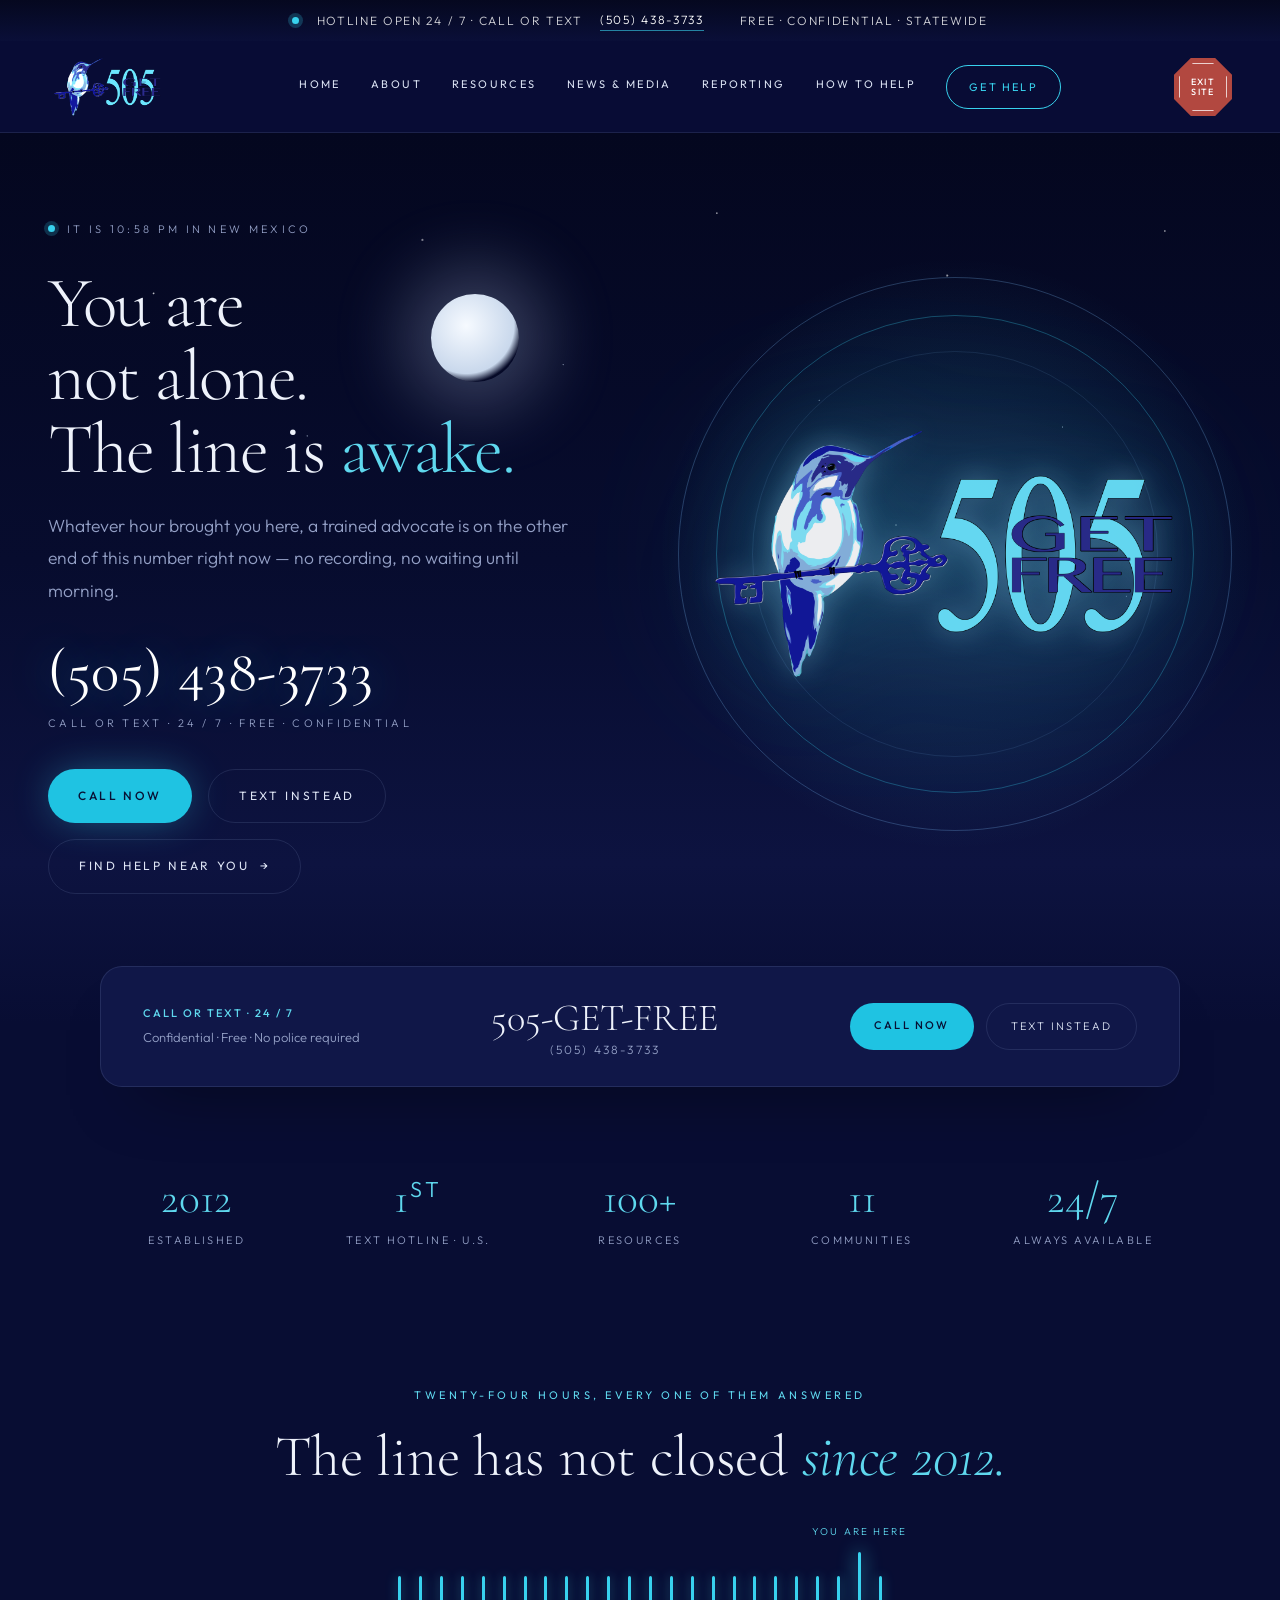
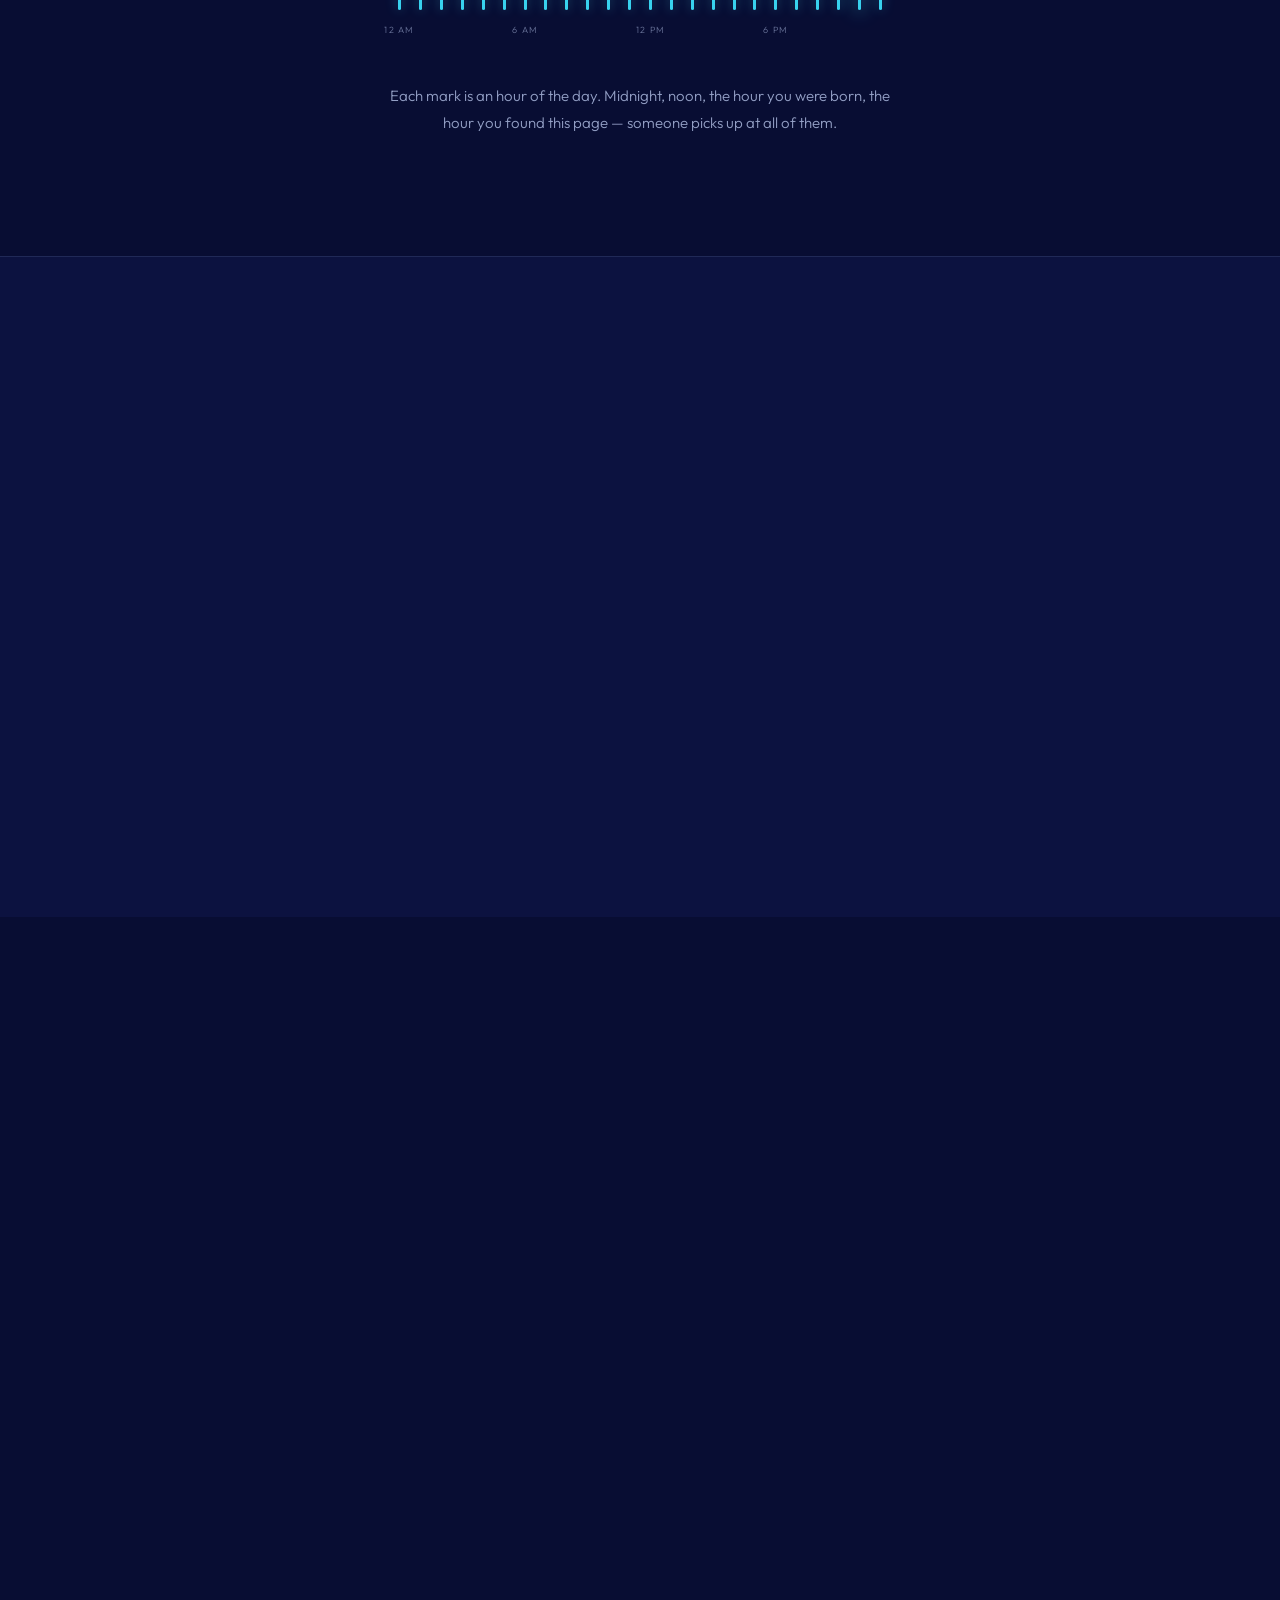
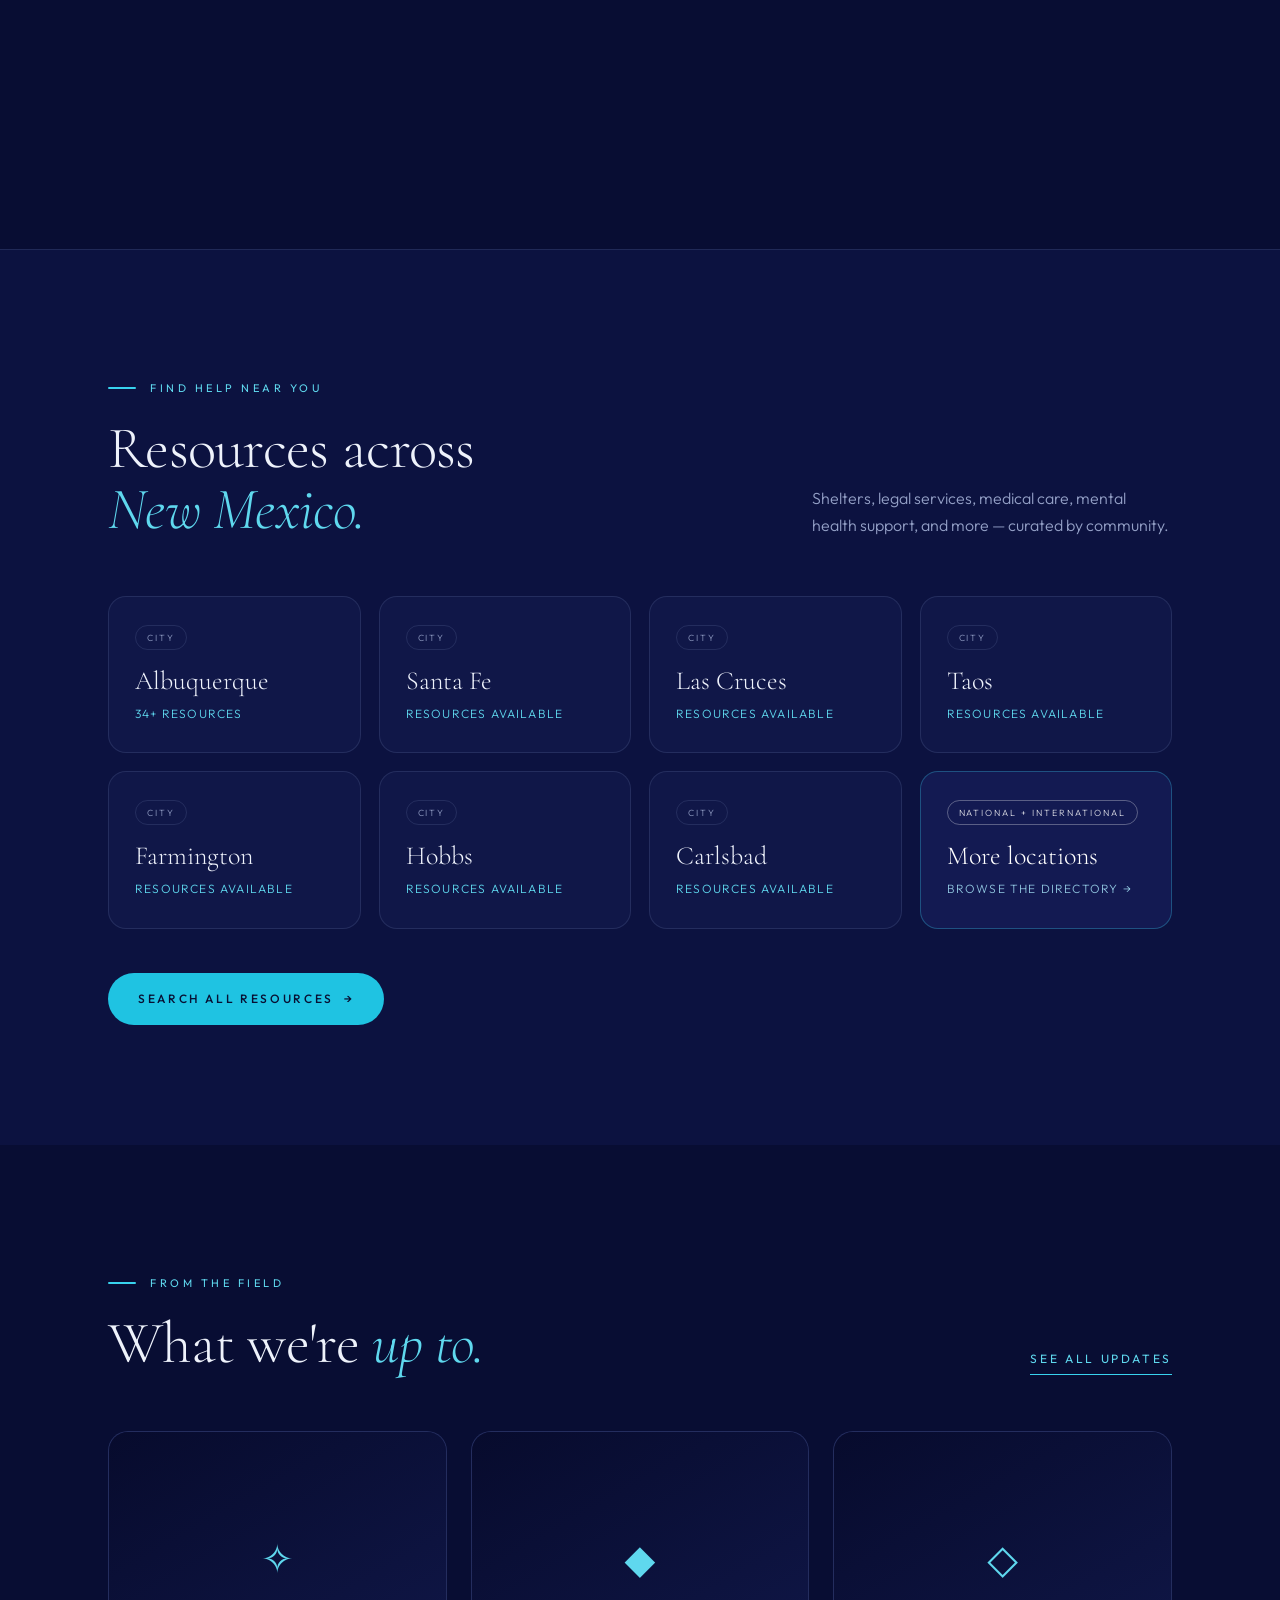
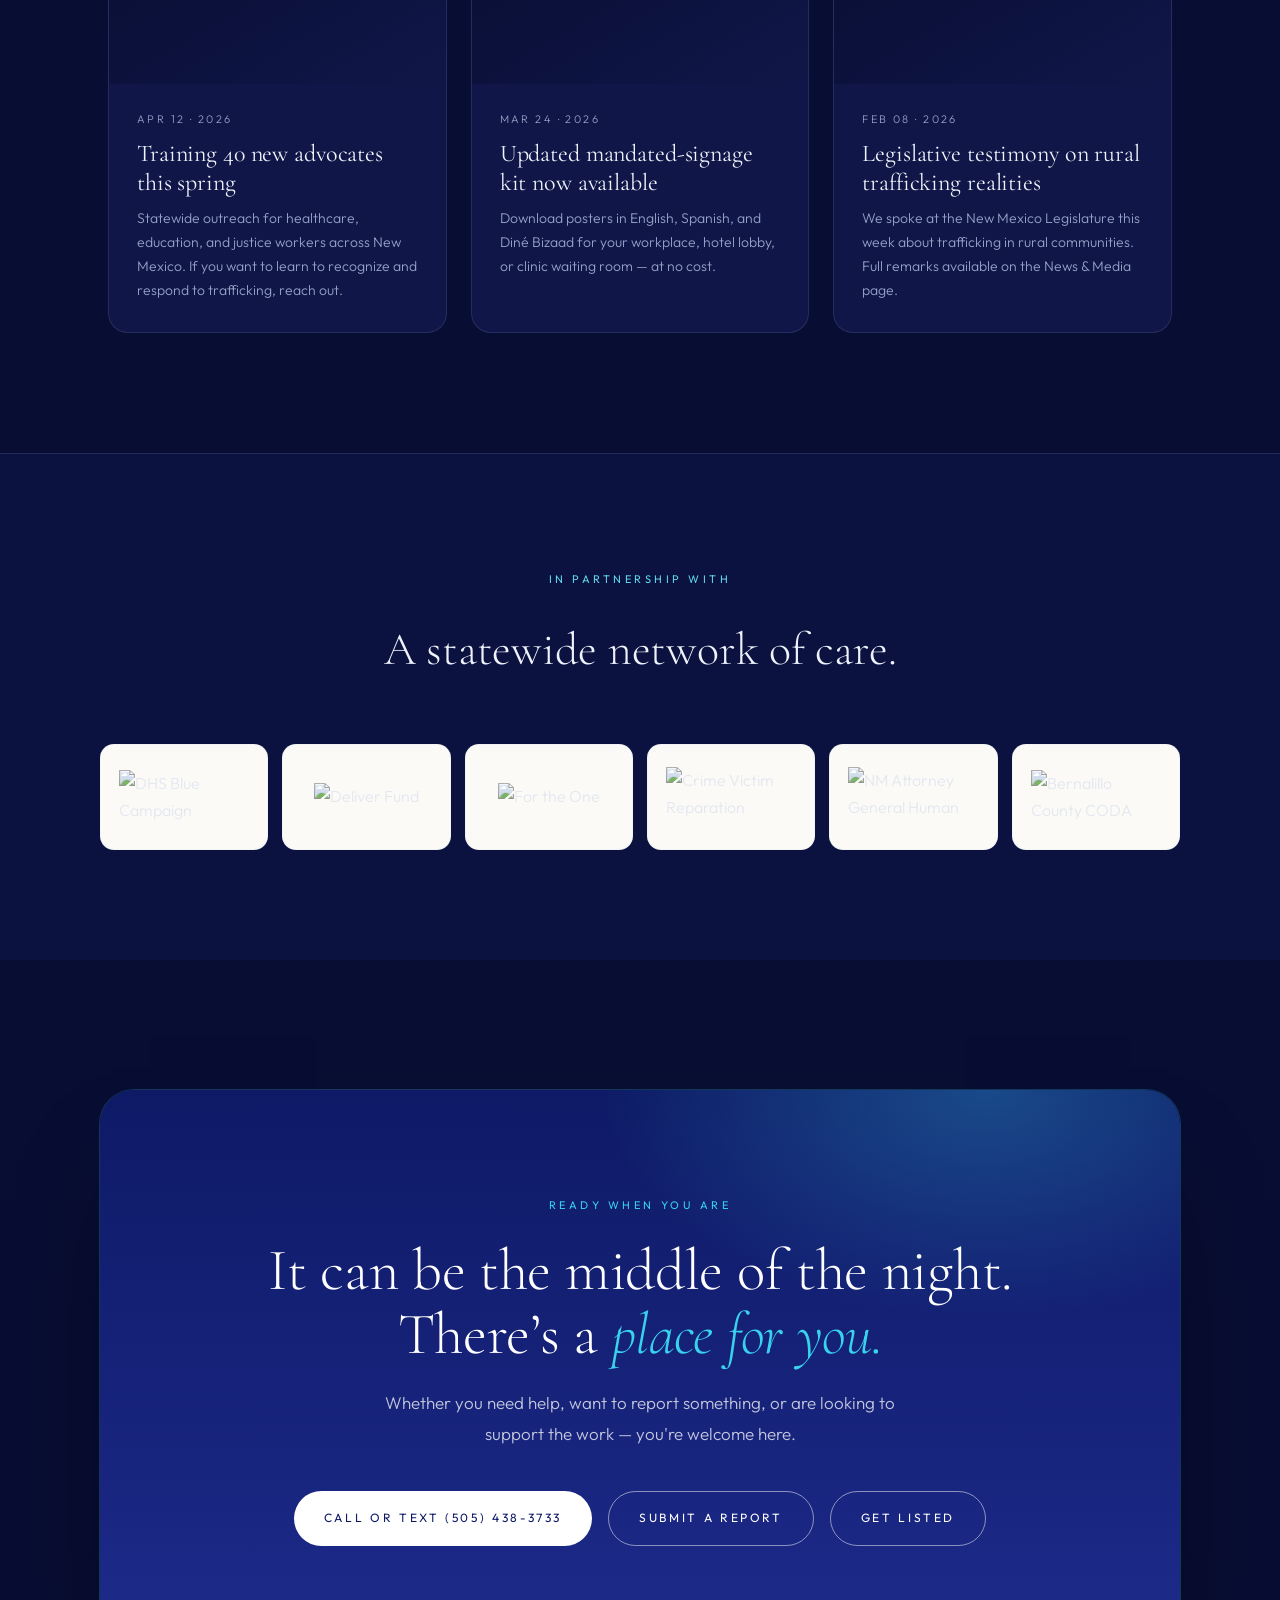
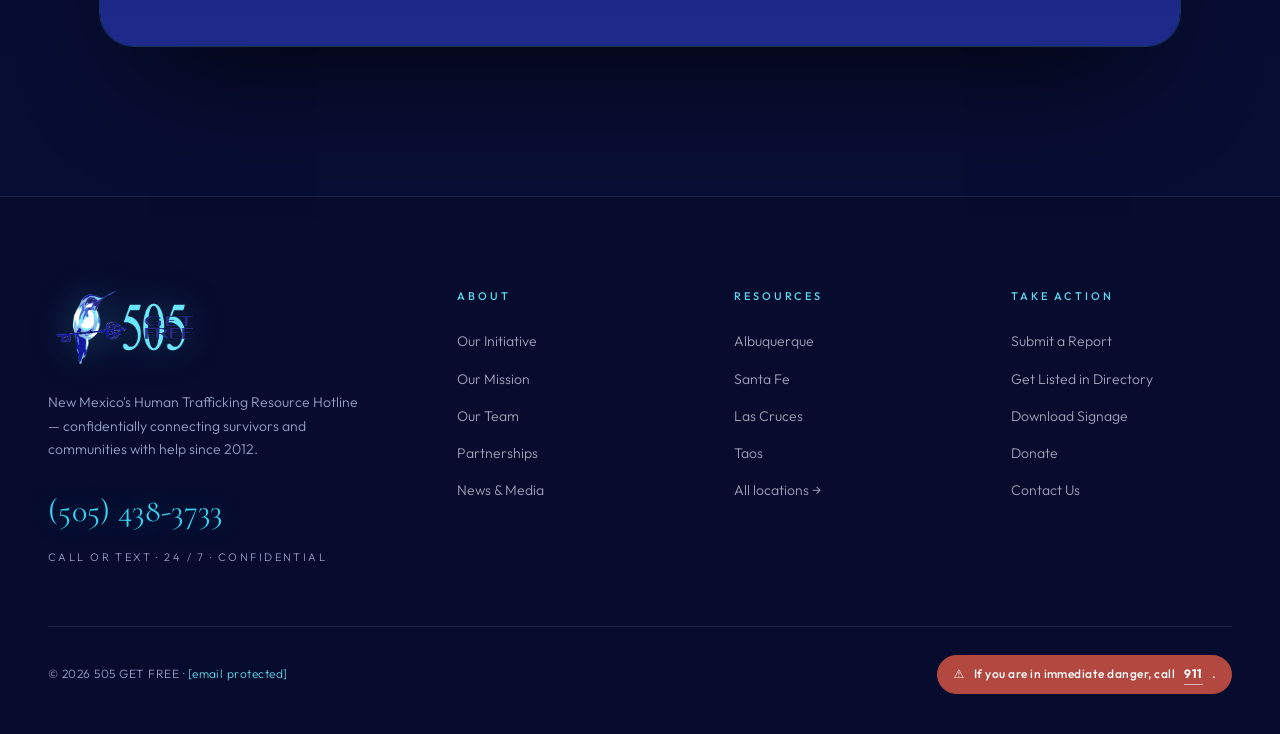
==== commit 1cbda1df: "fixed slider" ====
--- a/index.html
+++ b/index.html
@@ -181,21 +181,7 @@
     50%    { transform:scale(1.045); opacity:1; }
   }
 
-  /* hour preview — a designer's sundial, tucked away */
-  .dial{
-    position:absolute; left:34px; bottom:28px; z-index:20;
-    display:flex; align-items:center; gap:14px;
-    background:color-mix(in oklab, var(--pg-bg2) 72%, transparent);
-    backdrop-filter:blur(10px); -webkit-backdrop-filter:blur(10px);
-    border:1px solid var(--pg-line); border-radius:100px; padding:10px 18px;
-    transition:background-color var(--fade) ease, border-color var(--fade) ease;
-  }
-  .dial .lbl{ font-size:10px; letter-spacing:.24em; text-transform:uppercase; color:var(--pg-muted); white-space:nowrap; transition:color var(--fade) ease; }
-  .dial input[type="range"]{ -webkit-appearance:none; appearance:none; width:150px; height:2px; border-radius:2px; background:var(--pg-line); outline:none; cursor:pointer; }
-  .dial input[type="range"]::-webkit-slider-thumb{ -webkit-appearance:none; appearance:none; width:14px; height:14px; border-radius:50%; background:var(--pg-accent); border:2px solid var(--pg-bg2); box-shadow:0 1px 6px rgba(0,0,0,.25); }
-  .dial input[type="range"]::-moz-range-thumb{ width:12px; height:12px; border-radius:50%; background:var(--pg-accent); border:2px solid var(--pg-bg2); }
-  .dial .live-btn{ font-size:10px; letter-spacing:.22em; text-transform:uppercase; color:var(--pg-accent); border:1px solid currentColor; border-radius:100px; padding:5px 12px; opacity:0; pointer-events:none; transition:opacity .3s var(--ease); }
-  .dial.scrubbed .live-btn{ opacity:1; pointer-events:auto; }
+
 
   /* ──────────────────────────────────────────────────────────
      HOTLINE STRIP
@@ -425,8 +411,6 @@
     .hero{ min-height:auto; }
     .hero-grid{ padding:48px 22px 150px; }
     .hero-logo-stage{ max-width:300px; }
-    .dial{ left:50%; right:auto; transform:translateX(-50%); bottom:22px; }
-    .dial input[type="range"]{ width:110px; }
     .hotline-strip-wrap{ padding:0 22px; }
     .hotline-strip{ flex-direction:column; text-align:center; padding:28px 24px; }
     .ribbon{ padding:64px 22px 10px; }
@@ -574,11 +558,7 @@
       </div>
     </div>
 
-    <div class="dial" id="dial">
-      <span class="lbl">See the page at another hour</span>
-      <input type="range" id="hour-scrub" min="0" max="1435" step="5" value="720" aria-label="Preview the page at a different hour">
-      <button class="live-btn" id="live-btn">Back to now</button>
-    </div>
+
   </section>
 
   <!-- ─────────────── HOTLINE STRIP ─────────────── -->
@@ -854,27 +834,25 @@
           <li><a href="get-listed.html">Get Listed in Directory</a></li>
           <li><a href="signage.html">Download Signage</a></li>
           <li><a href="donate.html">Donate</a></li>
-          <li><a href="mailto:lsanchez@thelifelink.org">Contact Us</a></li>
+          <li><a href="/cdn-cgi/l/email-protection#deb2adbfb0bdb6bba49eaab6bbb2b7b8bbb2b7b0b5f0b1acb9">Contact Us</a></li>
         </ul>
       </div>
     </div>
     <div class="footer-bottom">
-      <p>© 2026 505 GET FREE · <a href="mailto:lsanchez@thelifelink.org">lsanchez@thelifelink.org</a></p>
+      <p>© 2026 505 GET FREE · <a href="/cdn-cgi/l/email-protection#91fde2f0fff2f9f4ebd1e5f9f4fdf8f7f4fdf8fffabffee3f6"><span class="__cf_email__" data-cfemail="f19d82909f9299948bb18599949d9897949d989f9adf9e8396">[email&#160;protected]</span></a></p>
       <p class="footer-danger-note"><span>⚠</span> If you are in immediate danger, call <a href="tel:911">911</a>.</p>
     </div>
   </footer>
 
   <!-- Airtable token — gitignored locally, generated by Vercel build command -->
-  <script src="js/airtable-config.js"></script>
+  <script data-cfasync="false" src="/cdn-cgi/scripts/5c5dd728/cloudflare-static/email-decode.min.js"></script><script src="js/airtable-config.js"></script>
   <script src="js/base.js"></script>
   <script src="js/hummingbird.js"></script>
   <script>
     // ── The hour engine: copy + orb + ticks follow the phase ──
     (function(){
       var orb = document.getElementById('orb');
-      var dial = document.getElementById('dial');
-      var scrub = document.getElementById('hour-scrub');
-      var liveBtn = document.getElementById('live-btn');
+
 
       // Daytime keeps the live site's exact words; other hours keep watch.
       var COPY = {
@@ -935,25 +913,10 @@
         document.getElementById('cta-line').innerHTML = c.cta;
         placeOrb(d.minutes);
         markNow(Math.floor(d.minutes/60));
-        if (d.live) scrub.value = d.minutes;
+
       });
 
-      // the sundial
-      try{
-        var sp = sessionStorage.getItem('vigil-preview-mins');
-        if (sp !== null && sp !== '' && !isNaN(parseInt(sp,10))){
-          scrub.value = parseInt(sp,10);
-          dial.classList.add('scrubbed');
-        }
-      }catch(e){}
-      scrub.addEventListener('input', function(){
-        dial.classList.add('scrubbed');
-        VIGIL.preview(parseInt(scrub.value,10));
-      });
-      liveBtn.addEventListener('click', function(){
-        dial.classList.remove('scrubbed');
-        VIGIL.live();
-      });
+
     })();
 
     // ── News feed: live from Airtable, static fallback if unavailable ──
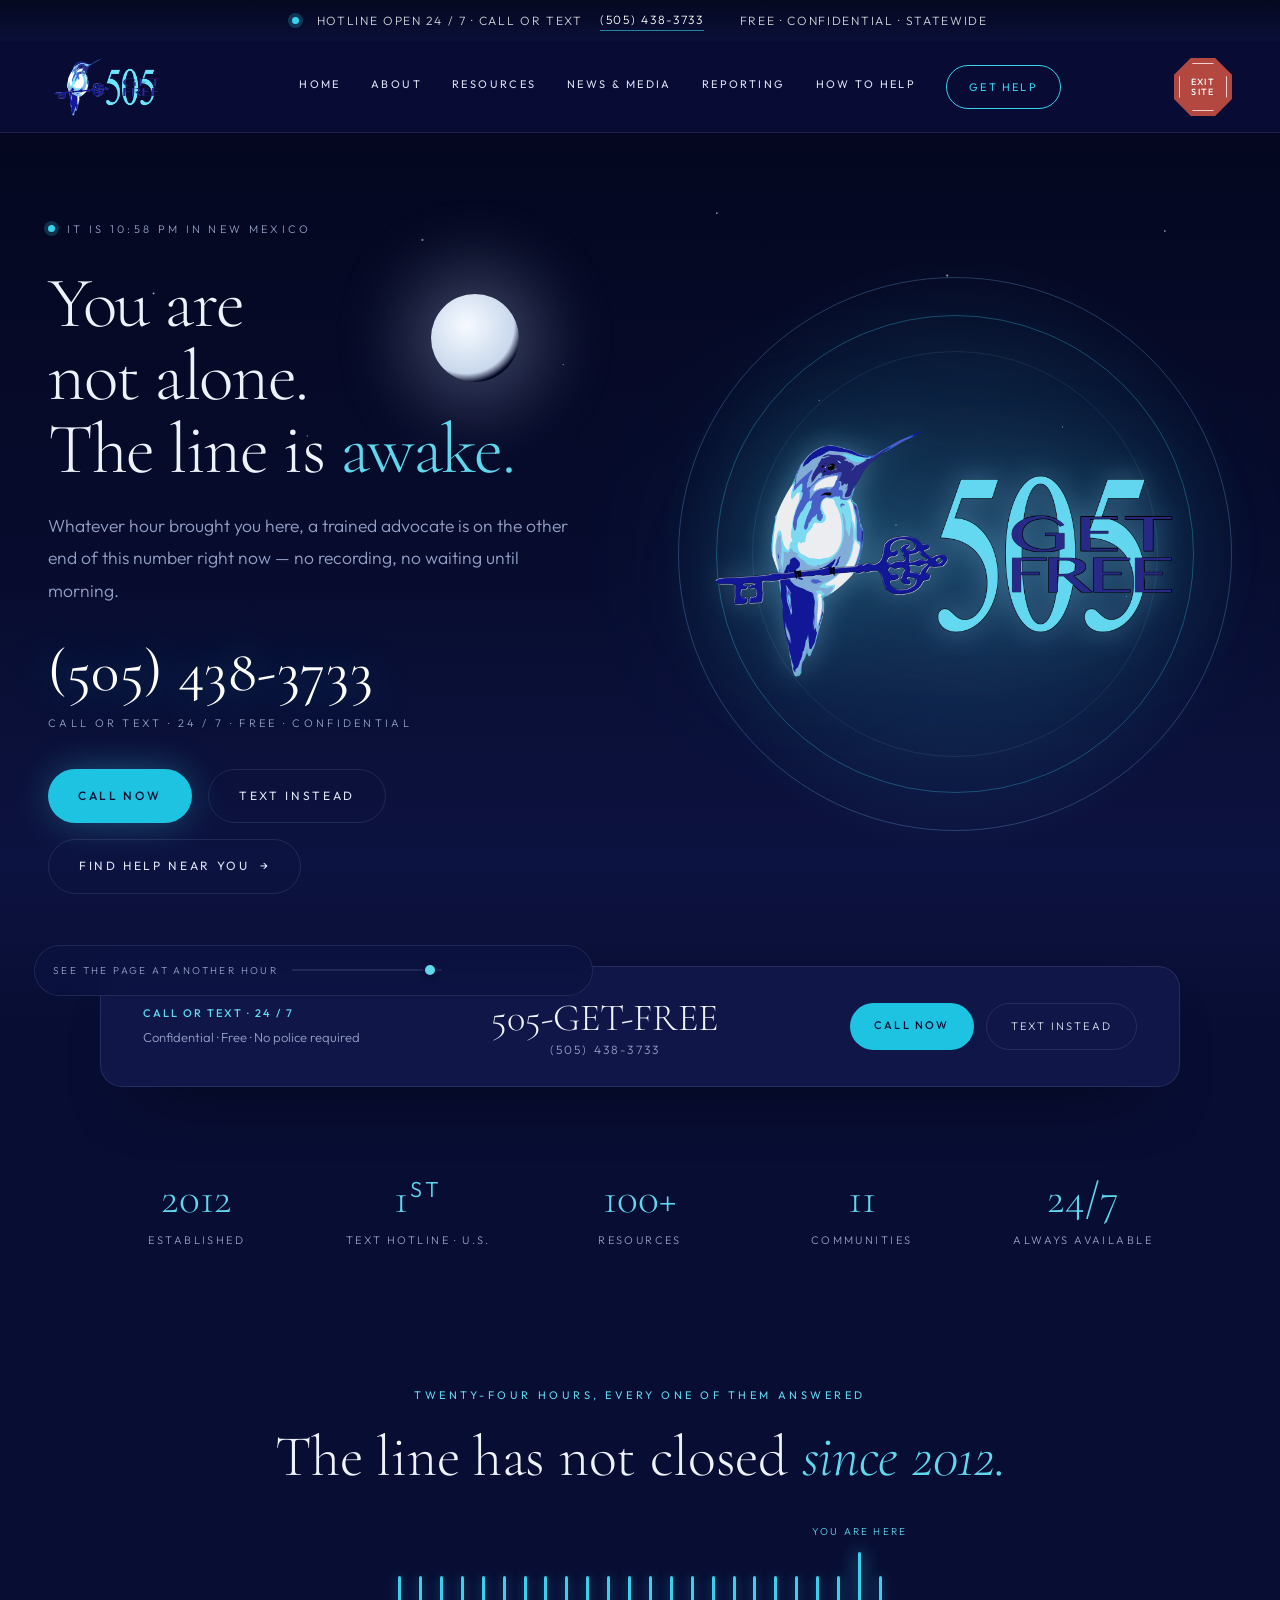
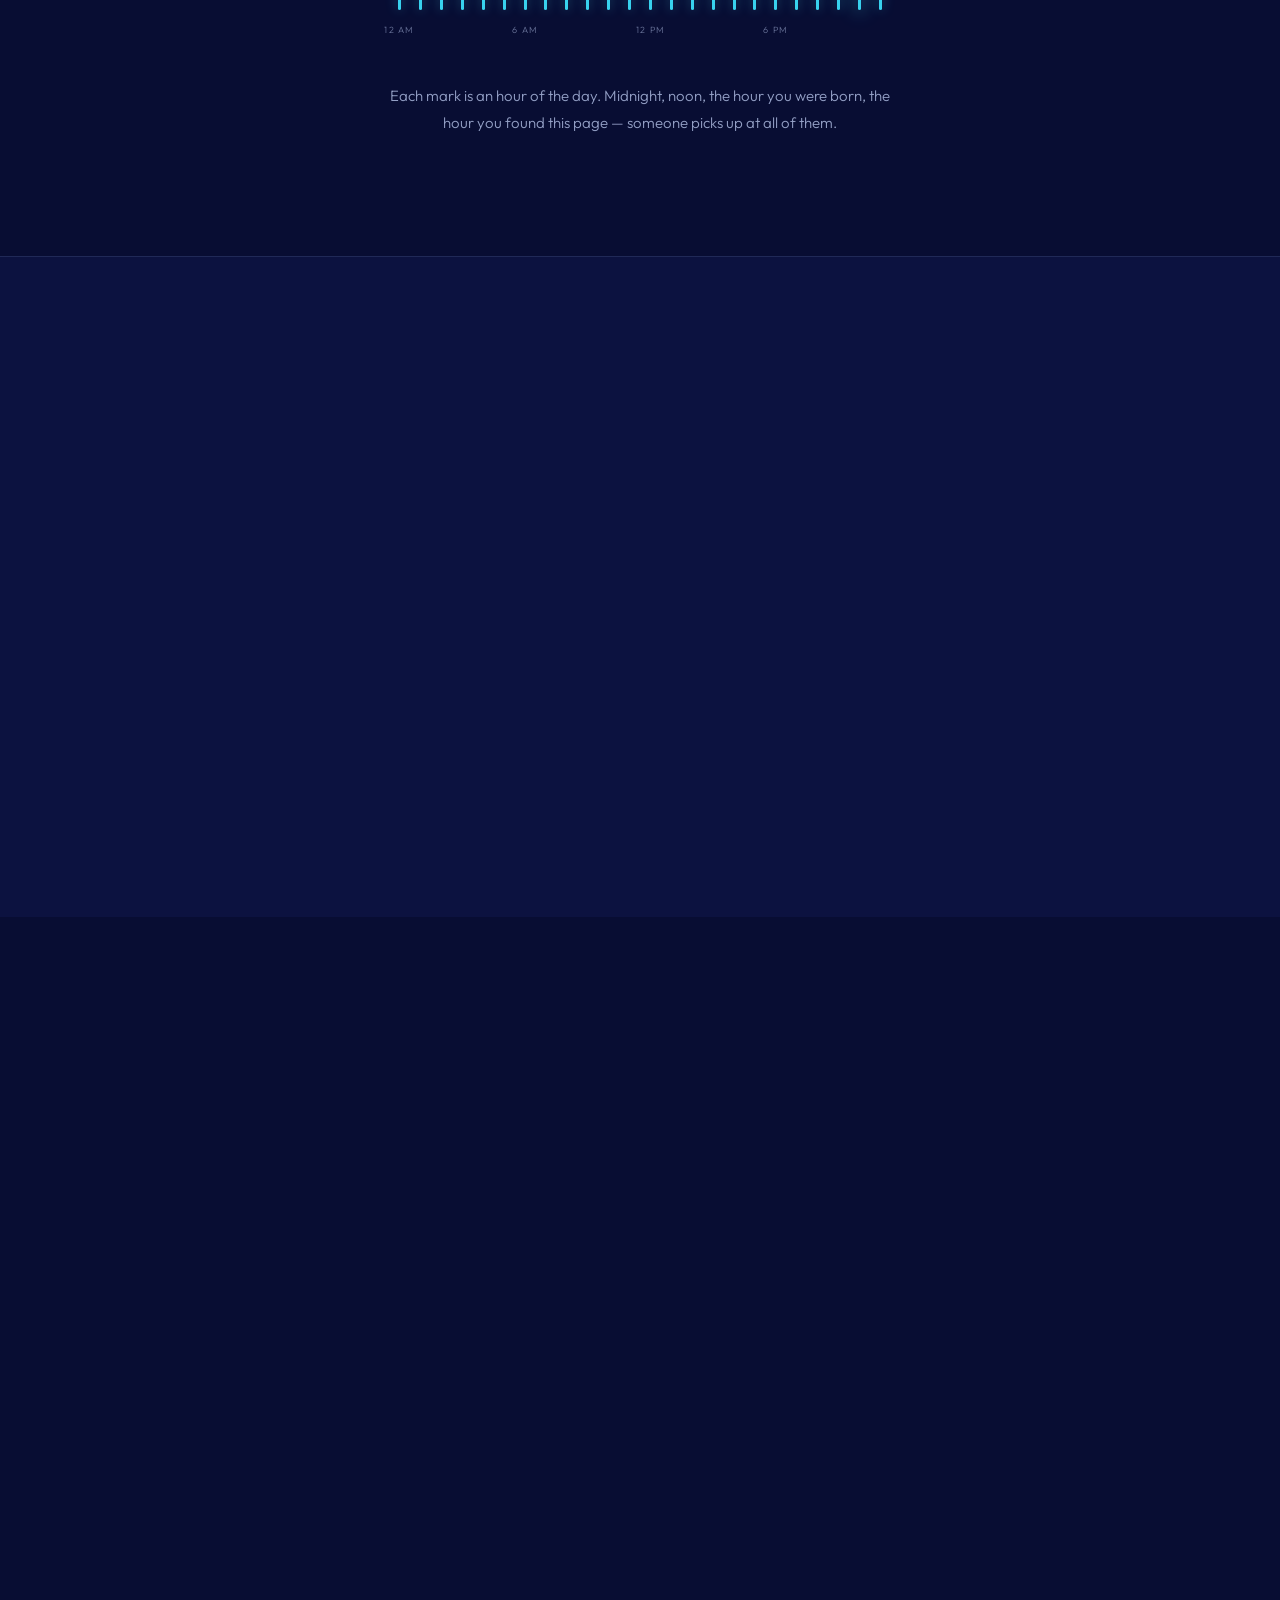
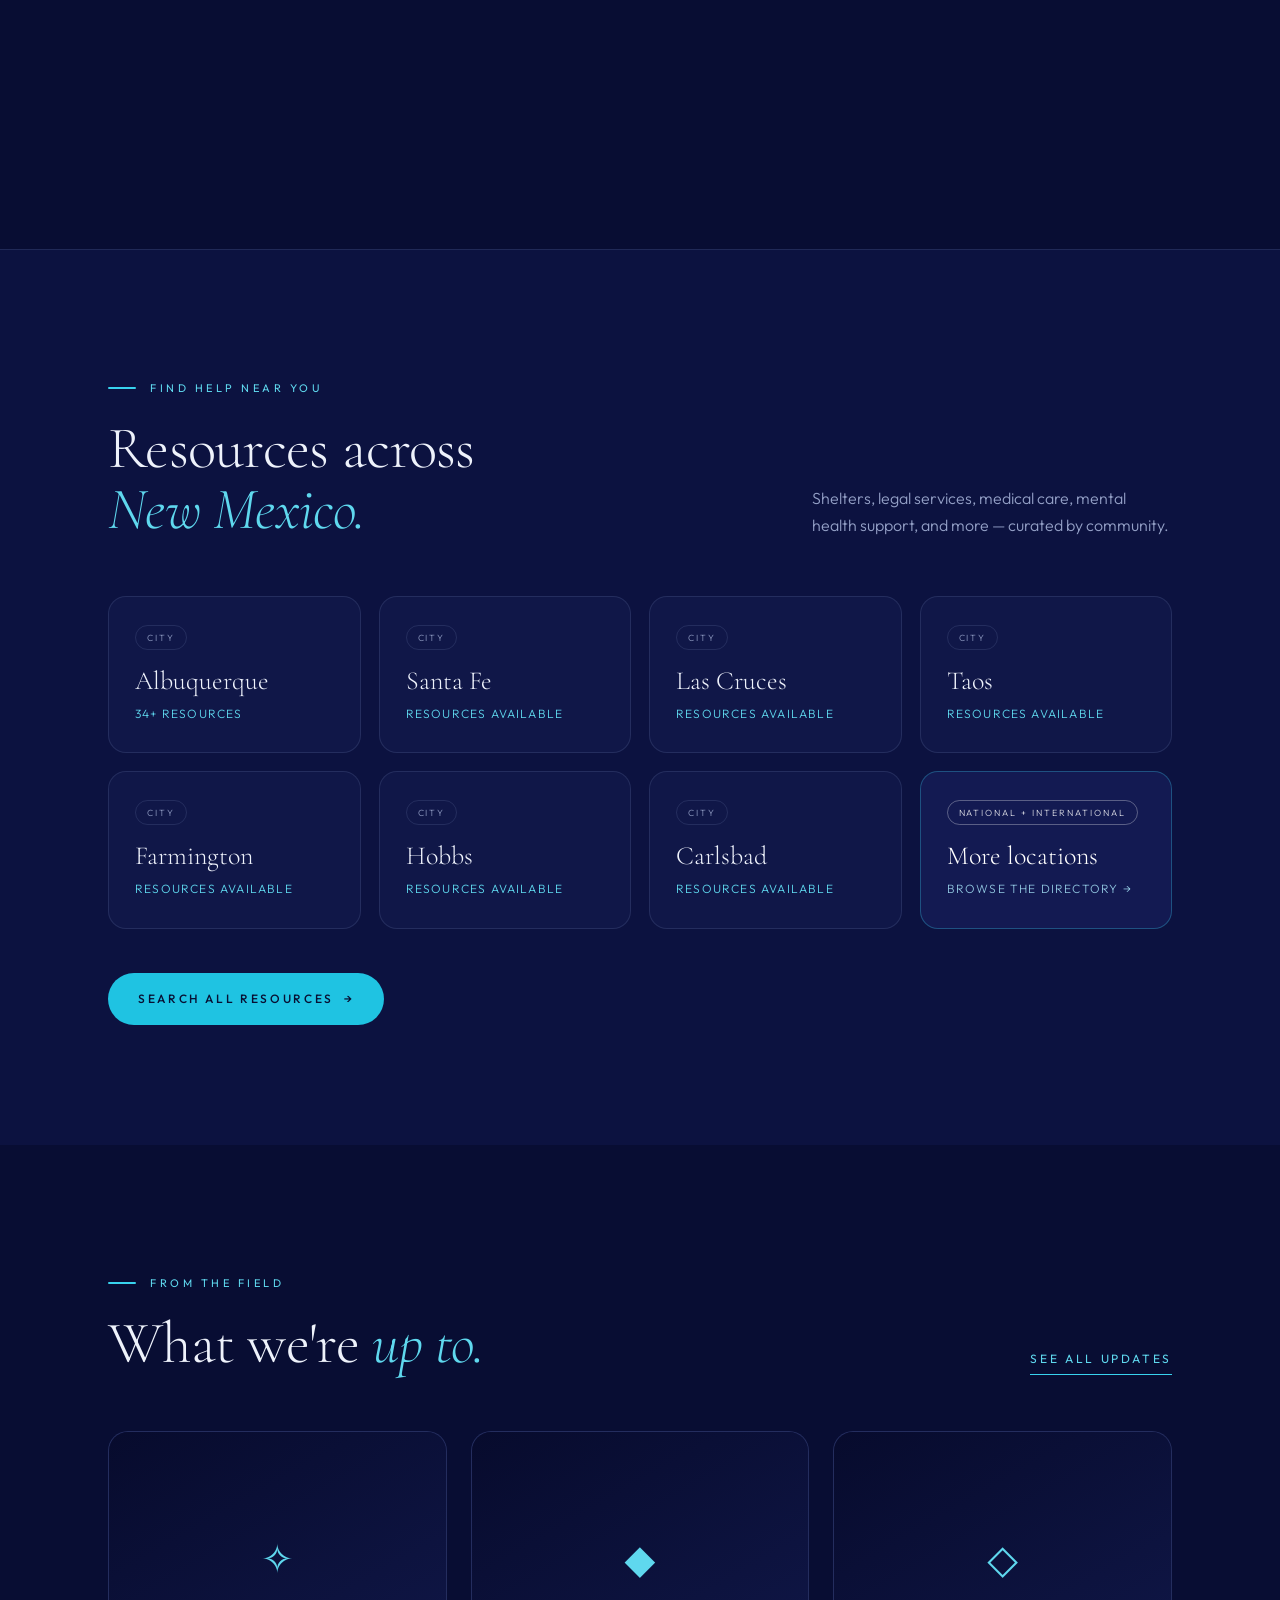
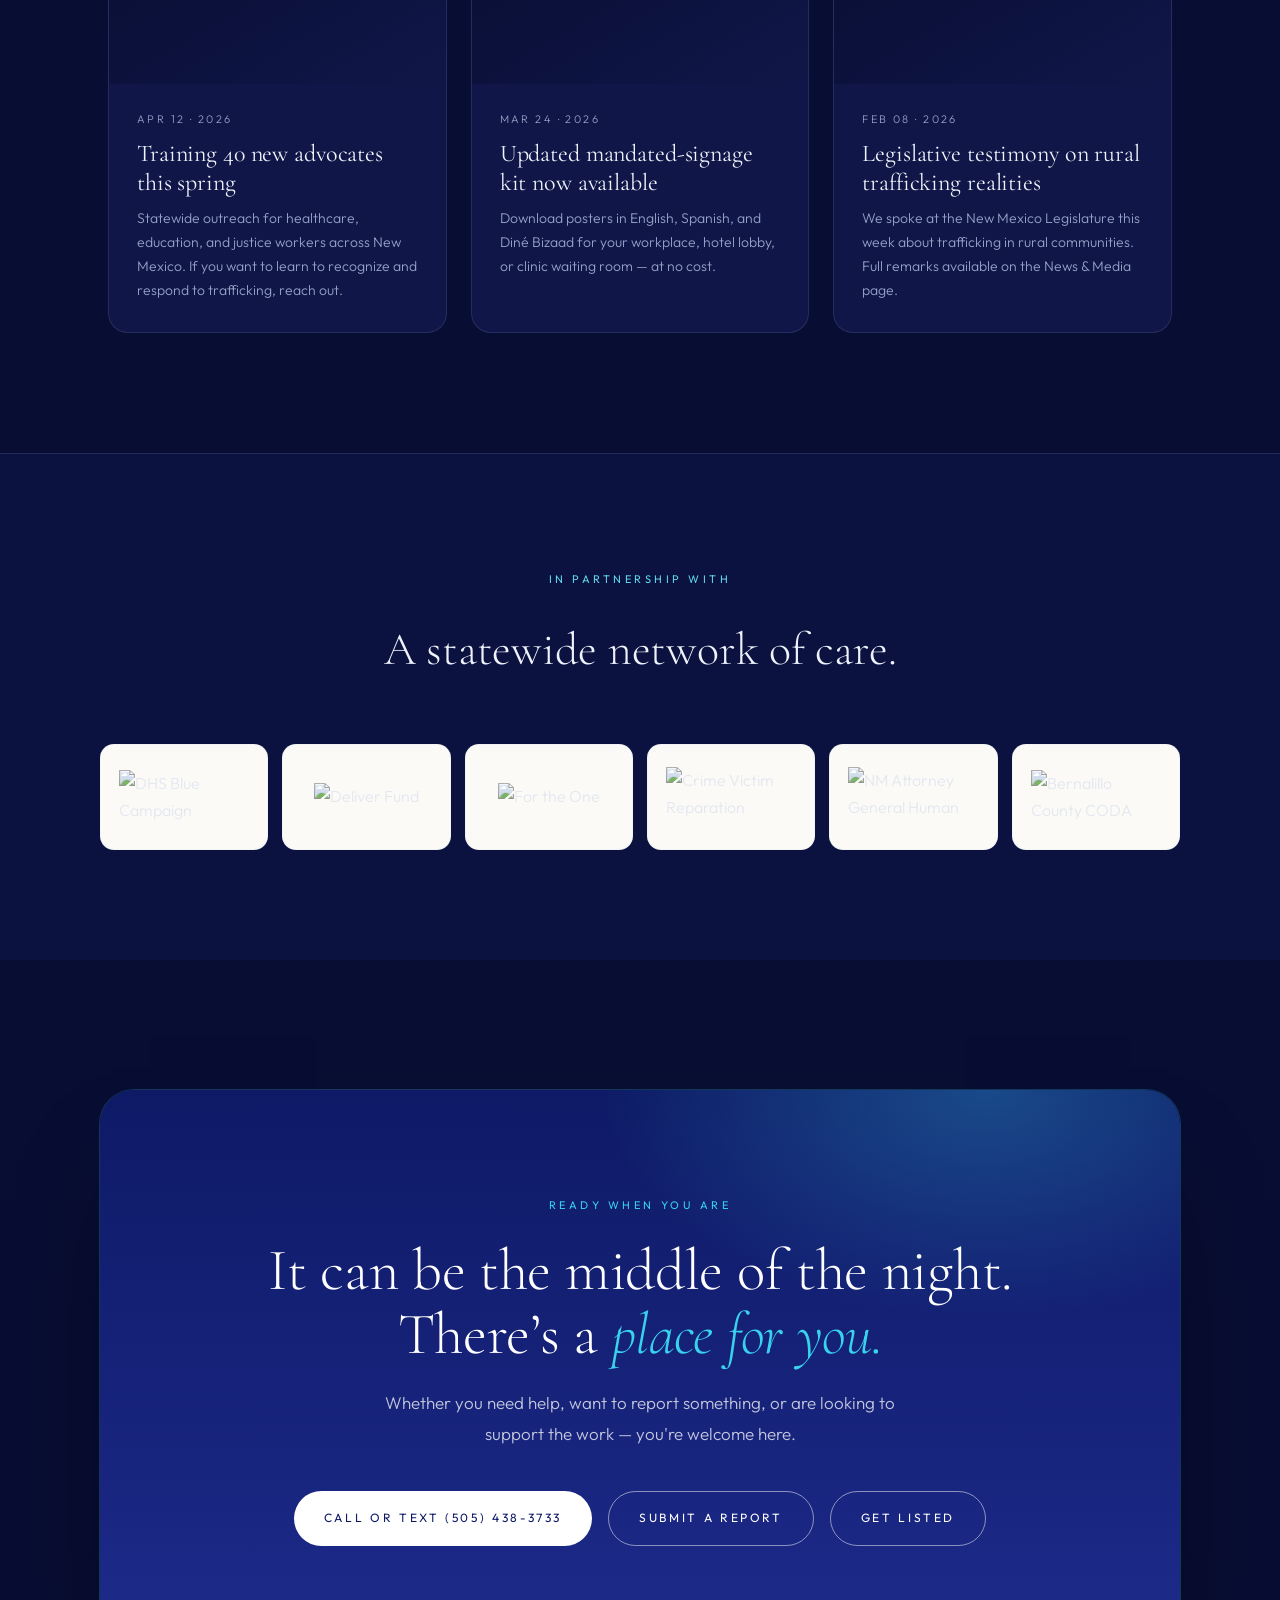
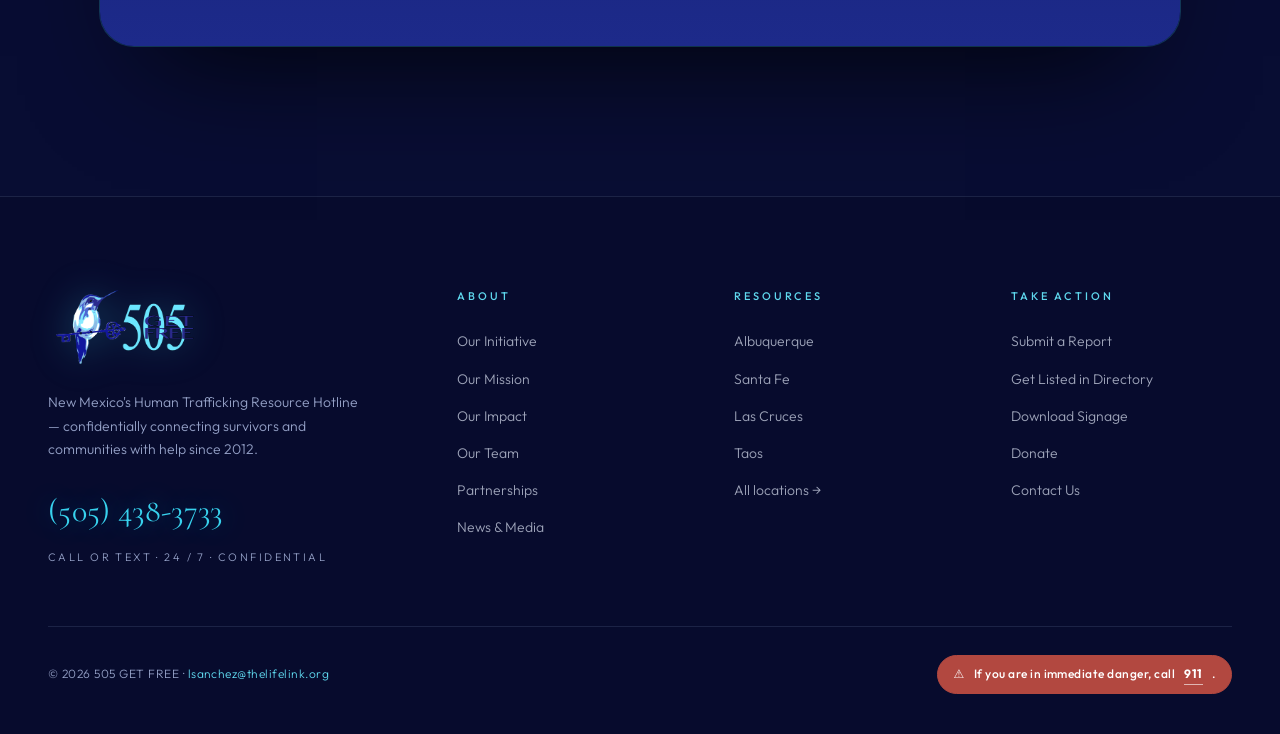
==== commit a2bf710d: "add impact page" ====
--- a/index.html
+++ b/index.html
@@ -375,6 +375,22 @@
   .cta-card .btn-white{ background:#fff; color:var(--ink); }
   .cta-card .btn-white:hover{ transform:translateY(-2px); box-shadow:0 16px 34px -16px rgba(0,0,0,.5); }
 
+  /* hour preview — a designer's sundial, tucked away */
+  .dial{
+    position:absolute; left:34px; bottom:28px; z-index:20;
+    display:flex; align-items:center; gap:14px;
+    background:color-mix(in oklab, var(--pg-bg2) 72%, transparent);
+    backdrop-filter:blur(10px); -webkit-backdrop-filter:blur(10px);
+    border:1px solid var(--pg-line); border-radius:100px; padding:10px 18px;
+    transition:background-color var(--fade) ease, border-color var(--fade) ease;
+  }
+  .dial .lbl{ font-size:10px; letter-spacing:.24em; text-transform:uppercase; color:var(--pg-muted); white-space:nowrap; transition:color var(--fade) ease; }
+  .dial input[type="range"]{ -webkit-appearance:none; appearance:none; width:150px; height:2px; border-radius:2px; background:var(--pg-line); outline:none; cursor:pointer; }
+  .dial input[type="range"]::-webkit-slider-thumb{ -webkit-appearance:none; appearance:none; width:14px; height:14px; border-radius:50%; background:var(--pg-accent); border:2px solid var(--pg-bg2); box-shadow:0 1px 6px rgba(0,0,0,.25); }
+  .dial input[type="range"]::-moz-range-thumb{ width:12px; height:12px; border-radius:50%; background:var(--pg-accent); border:2px solid var(--pg-bg2); }
+  .dial .live-btn{ font-size:10px; letter-spacing:.22em; text-transform:uppercase; color:var(--pg-accent); border:1px solid currentColor; border-radius:100px; padding:5px 12px; opacity:0; pointer-events:none; transition:opacity .3s var(--ease); }
+  .dial.scrubbed .live-btn{ opacity:1; pointer-events:auto; }
+
   /* ── Dusk hero: sky is dark at the content area; flip hero-left text to light.
         The dial sits at the bottom of the hero on the warm amber portion of the
         sky — it is deliberately excluded so its text stays readable there. ── */
@@ -392,6 +408,11 @@
   html[data-phase="dusk"] .hero-left .btn-quiet:hover {
     border-color: var(--turq-bright);
     color: var(--turq-bright);
+  }
+
+  @media (max-width:760px){
+    .dial{ left:50%; right:auto; transform:translateX(-50%); bottom:22px; }
+    .dial input[type="range"]{ width:110px; }
   }
 
   /* ── responsive ── */
@@ -454,6 +475,7 @@
         <ul class="nav-dropdown">
           <li><a href="about.html#initiative">Our Initiative</a></li>
           <li><a href="about.html#mission">Our Mission</a></li>
+          <li><a href="impact.html">Our Impact</a></li>
           <li><a href="about.html#staff">Our Team</a></li>
           <li><a href="about.html#partnerships">Partnerships</a></li>
           <li><a href="signage.html">Mandatory Signage</a></li>
@@ -498,6 +520,7 @@
     <div class="mobile-sub">
       <a href="about.html#initiative">Our Initiative</a>
       <a href="about.html#mission">Our Mission</a>
+      <a href="impact.html">Our Impact</a>
       <a href="about.html#staff">Our Team</a>
       <a href="about.html#partnerships">Partnerships</a>
       <a href="signage.html">Mandatory Signage</a>
@@ -558,6 +581,11 @@
       </div>
     </div>
 
+    <div class="dial" id="dial">
+      <span class="lbl">See the page at another hour</span>
+      <input type="range" id="hour-scrub" min="0" max="1435" step="5" value="720" aria-label="Preview the page at a different hour">
+      <button class="live-btn" id="live-btn">Back to now</button>
+    </div>
 
   </section>
 
@@ -812,6 +840,7 @@
         <ul>
           <li><a href="about.html#initiative">Our Initiative</a></li>
           <li><a href="about.html#mission">Our Mission</a></li>
+          <li><a href="impact.html">Our Impact</a></li>
           <li><a href="about.html#staff">Our Team</a></li>
           <li><a href="about.html#partnerships">Partnerships</a></li>
           <li><a href="news.html">News &amp; Media</a></li>
@@ -834,25 +863,27 @@
           <li><a href="get-listed.html">Get Listed in Directory</a></li>
           <li><a href="signage.html">Download Signage</a></li>
           <li><a href="donate.html">Donate</a></li>
-          <li><a href="/cdn-cgi/l/email-protection#deb2adbfb0bdb6bba49eaab6bbb2b7b8bbb2b7b0b5f0b1acb9">Contact Us</a></li>
+          <li><a href="mailto:lsanchez@thelifelink.org">Contact Us</a></li>
         </ul>
       </div>
     </div>
     <div class="footer-bottom">
-      <p>© 2026 505 GET FREE · <a href="/cdn-cgi/l/email-protection#91fde2f0fff2f9f4ebd1e5f9f4fdf8f7f4fdf8fffabffee3f6"><span class="__cf_email__" data-cfemail="f19d82909f9299948bb18599949d9897949d989f9adf9e8396">[email&#160;protected]</span></a></p>
+      <p>© 2026 505 GET FREE · <a href="mailto:lsanchez@thelifelink.org">lsanchez@thelifelink.org</a></p>
       <p class="footer-danger-note"><span>⚠</span> If you are in immediate danger, call <a href="tel:911">911</a>.</p>
     </div>
   </footer>
 
   <!-- Airtable token — gitignored locally, generated by Vercel build command -->
-  <script data-cfasync="false" src="/cdn-cgi/scripts/5c5dd728/cloudflare-static/email-decode.min.js"></script><script src="js/airtable-config.js"></script>
+  <script src="js/airtable-config.js"></script>
   <script src="js/base.js"></script>
   <script src="js/hummingbird.js"></script>
   <script>
     // ── The hour engine: copy + orb + ticks follow the phase ──
     (function(){
       var orb = document.getElementById('orb');
-
+      var dial = document.getElementById('dial');
+      var scrub = document.getElementById('hour-scrub');
+      var liveBtn = document.getElementById('live-btn');
 
       // Daytime keeps the live site's exact words; other hours keep watch.
       var COPY = {
@@ -913,7 +944,24 @@
         document.getElementById('cta-line').innerHTML = c.cta;
         placeOrb(d.minutes);
         markNow(Math.floor(d.minutes/60));
-
+        if (d.live) scrub.value = d.minutes;
+      });
+
+      // the sundial
+      try{
+        var sp = sessionStorage.getItem('vigil-preview-mins');
+        if (sp !== null && sp !== '' && !isNaN(parseInt(sp,10))){
+          scrub.value = parseInt(sp,10);
+          dial.classList.add('scrubbed');
+        }
+      }catch(e){}
+      scrub.addEventListener('input', function(){
+        dial.classList.add('scrubbed');
+        VIGIL.preview(parseInt(scrub.value,10));
+      });
+      liveBtn.addEventListener('click', function(){
+        dial.classList.remove('scrubbed');
+        VIGIL.live();
       });
 
 
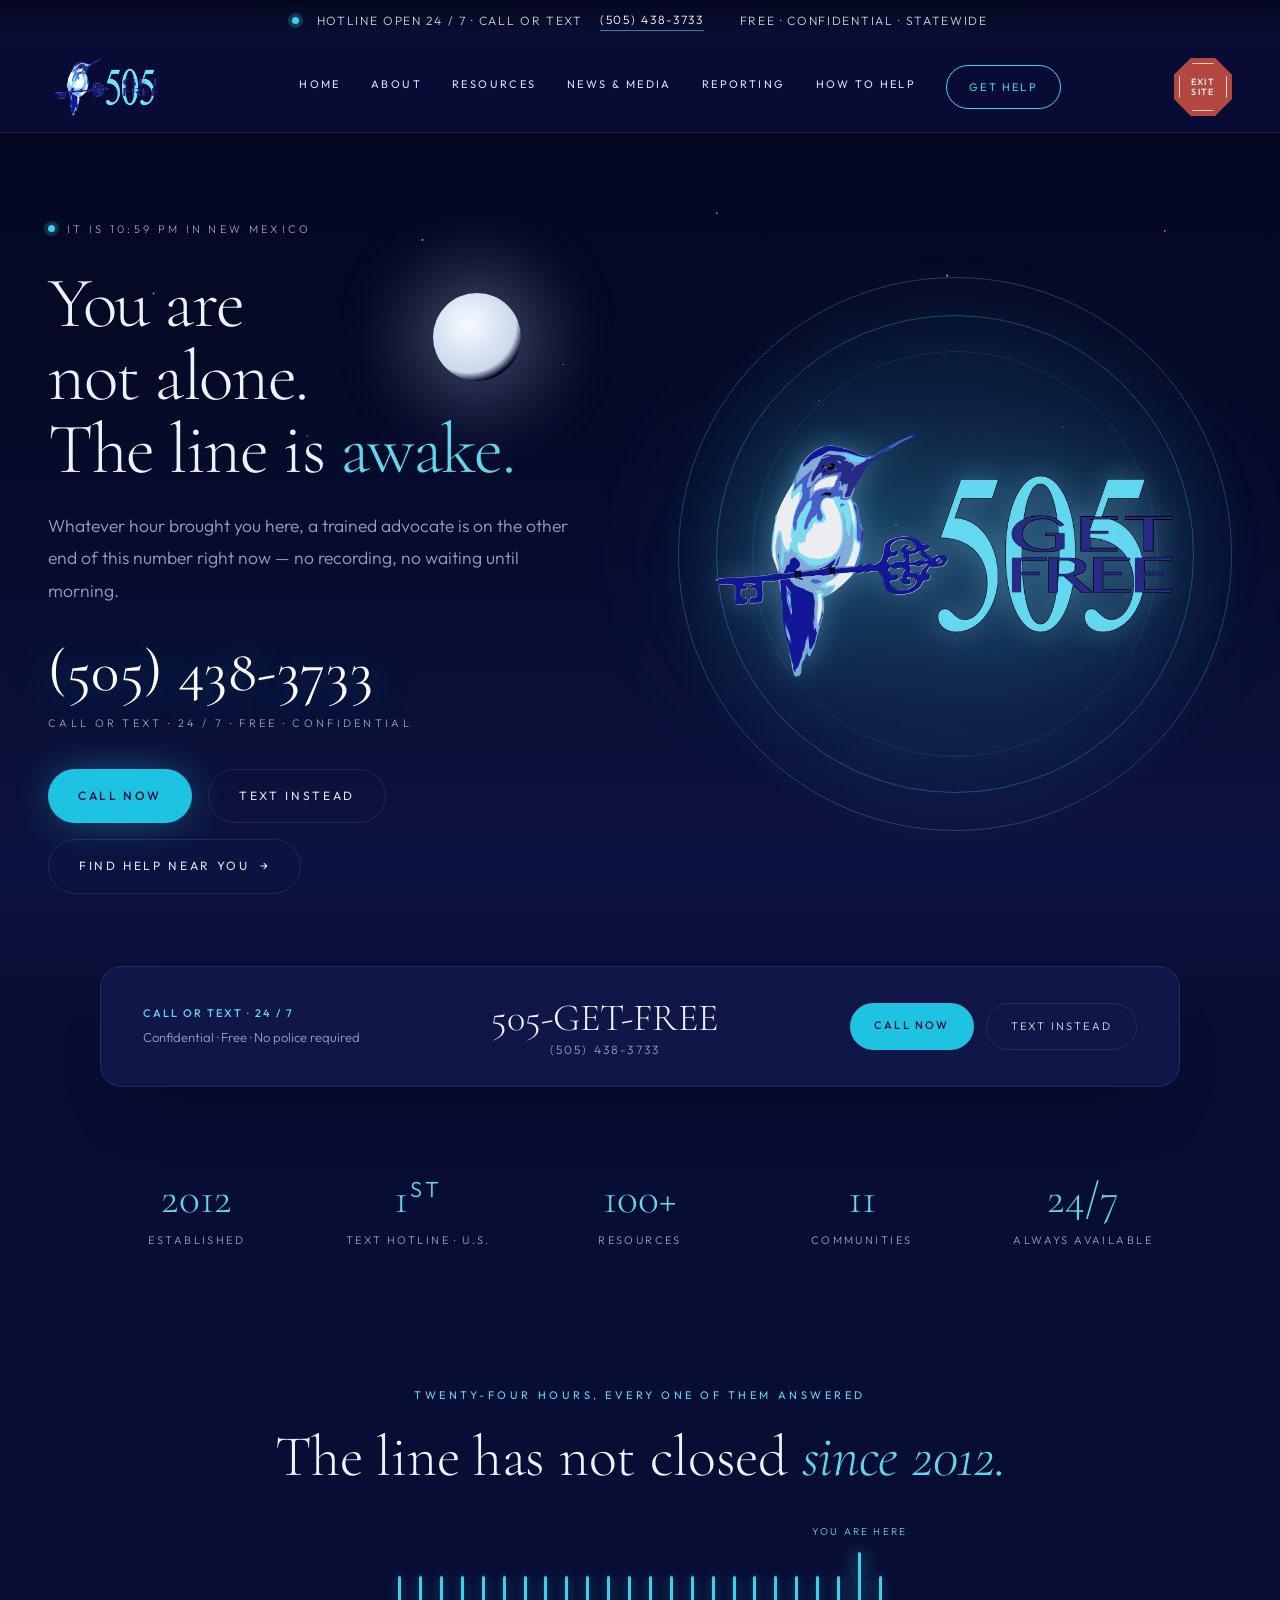
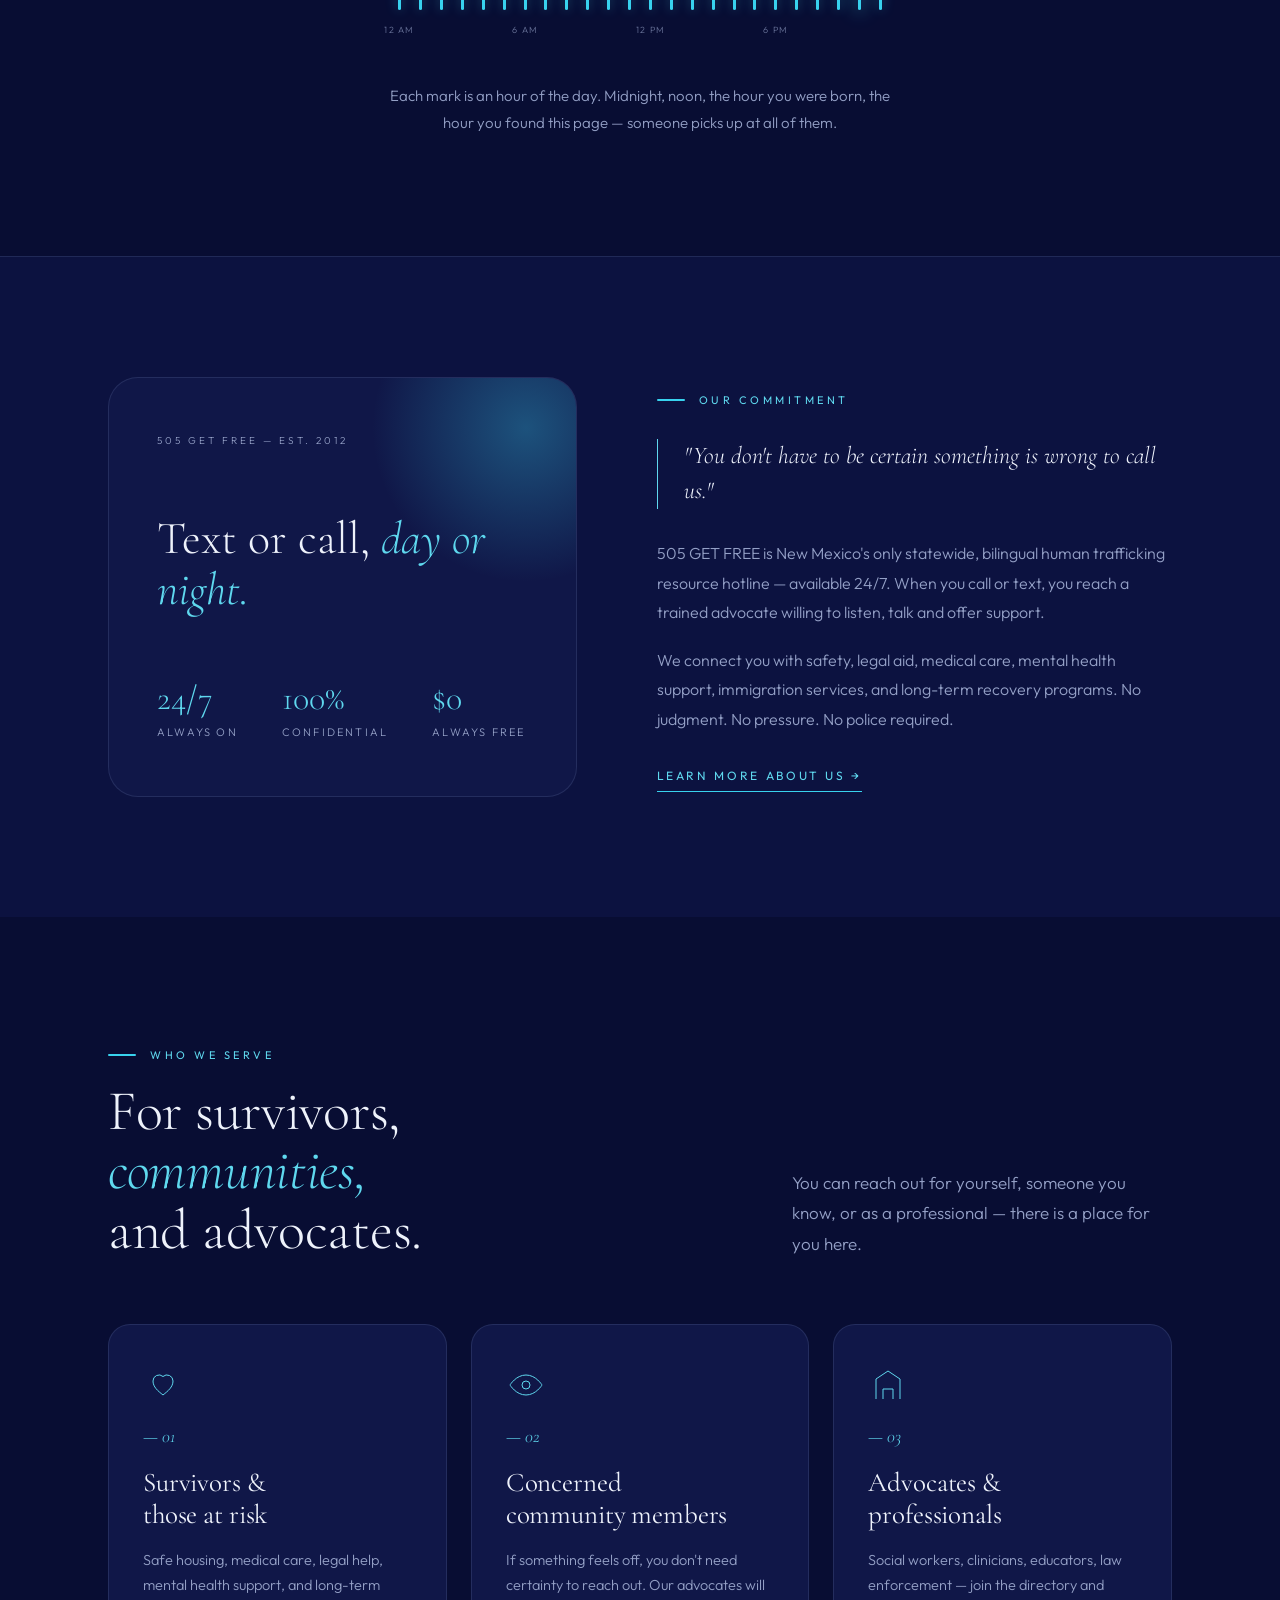
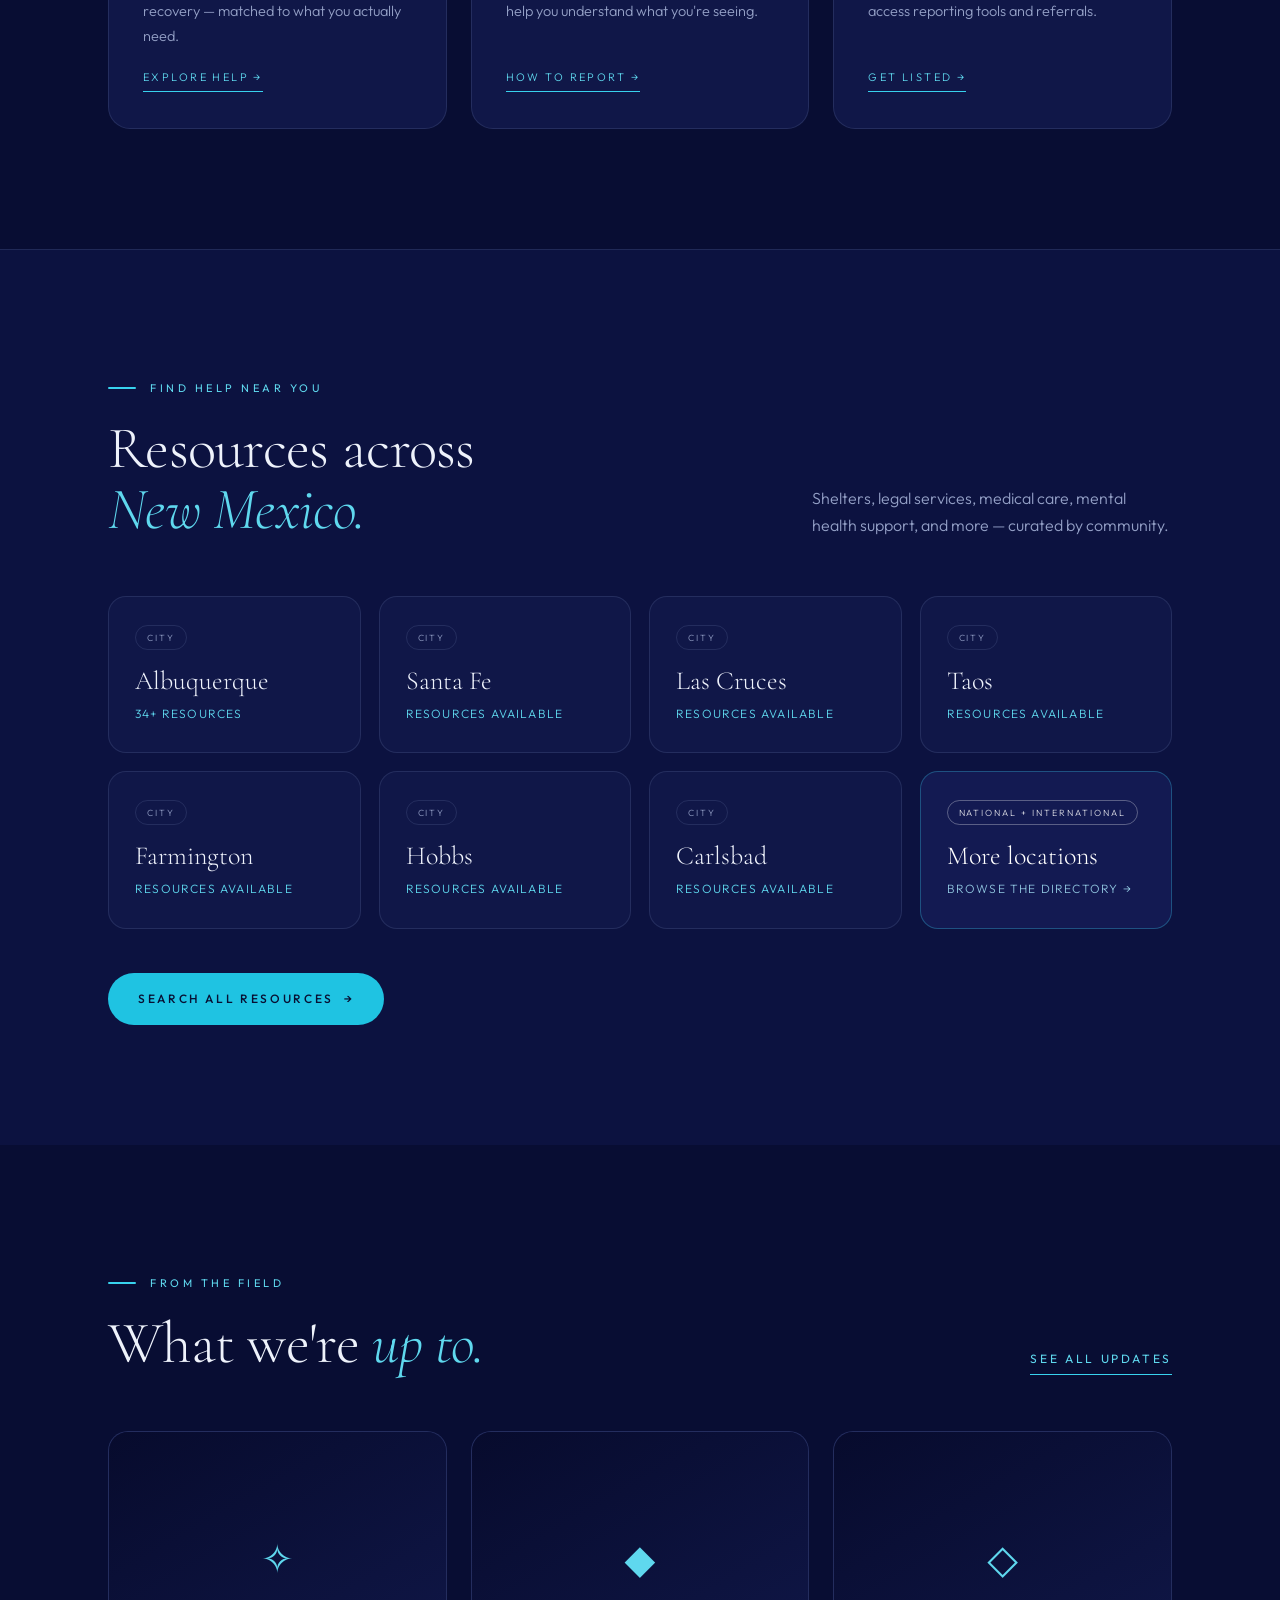
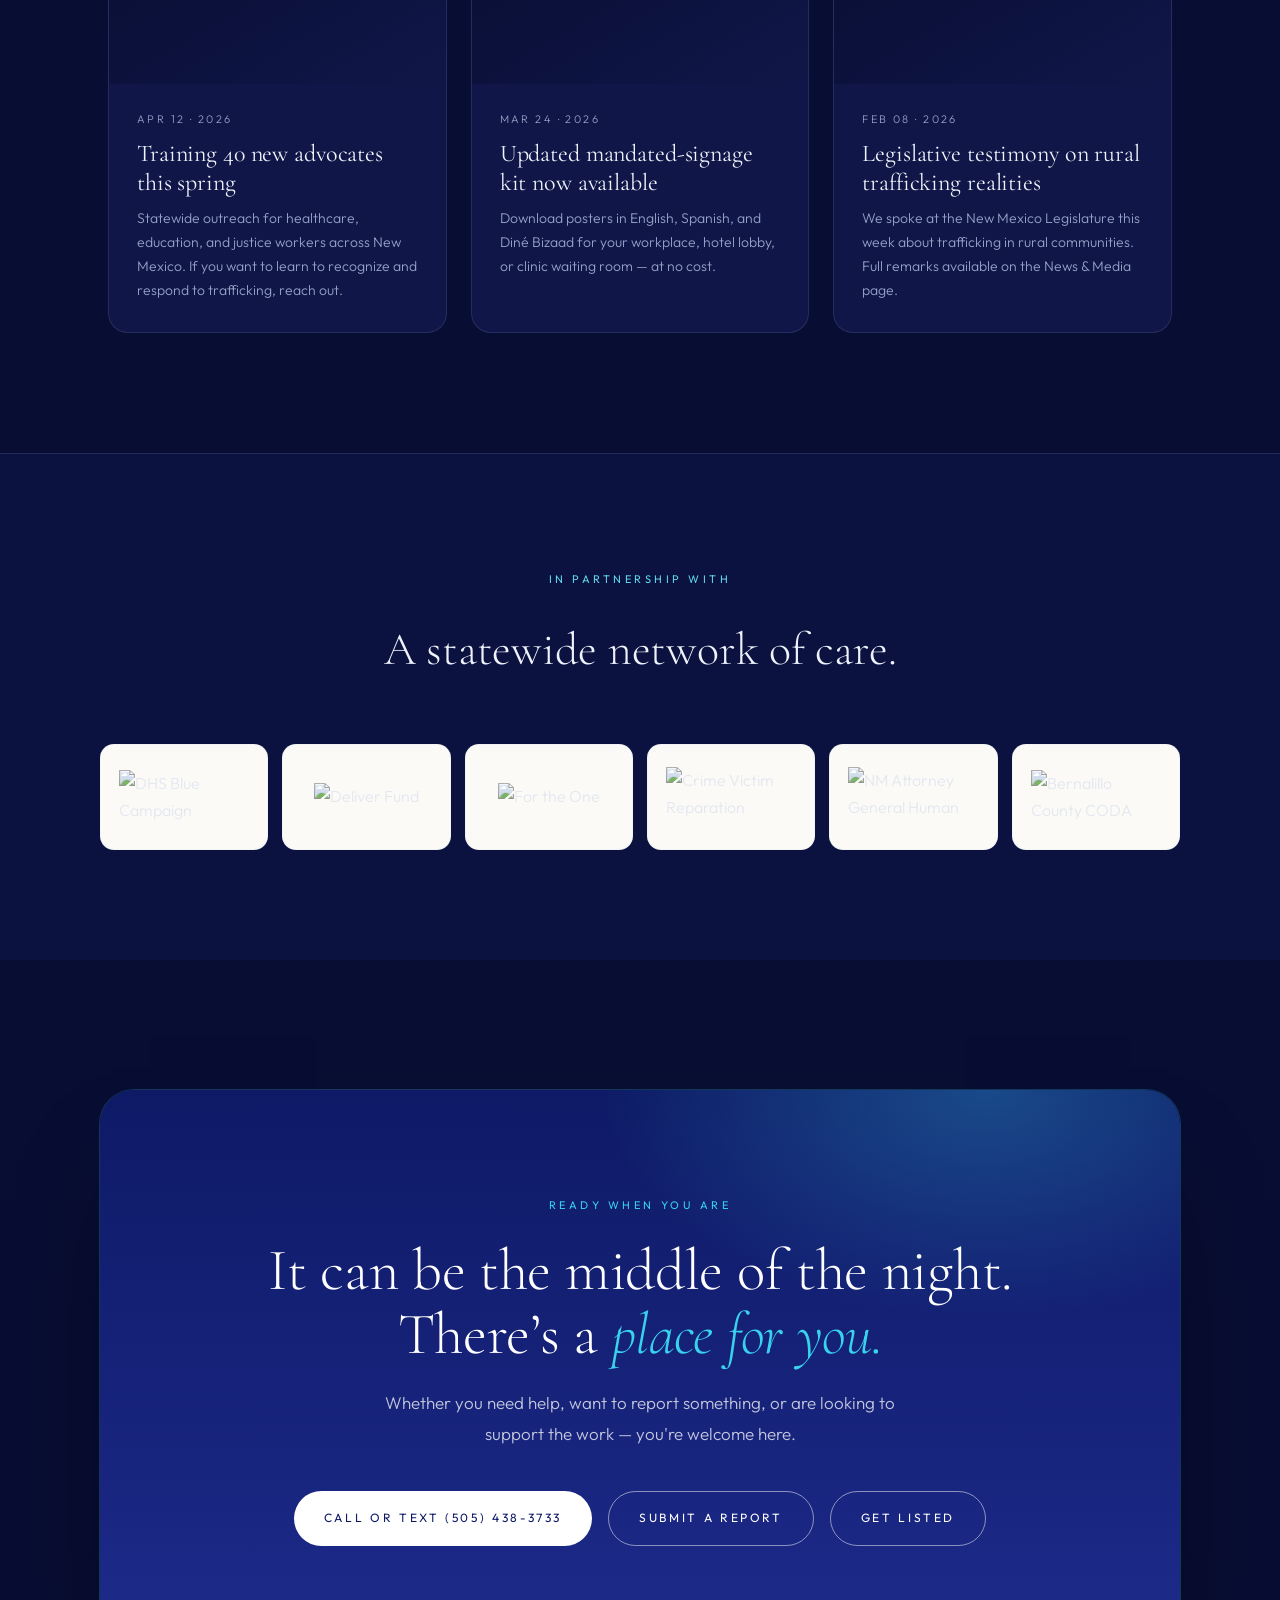
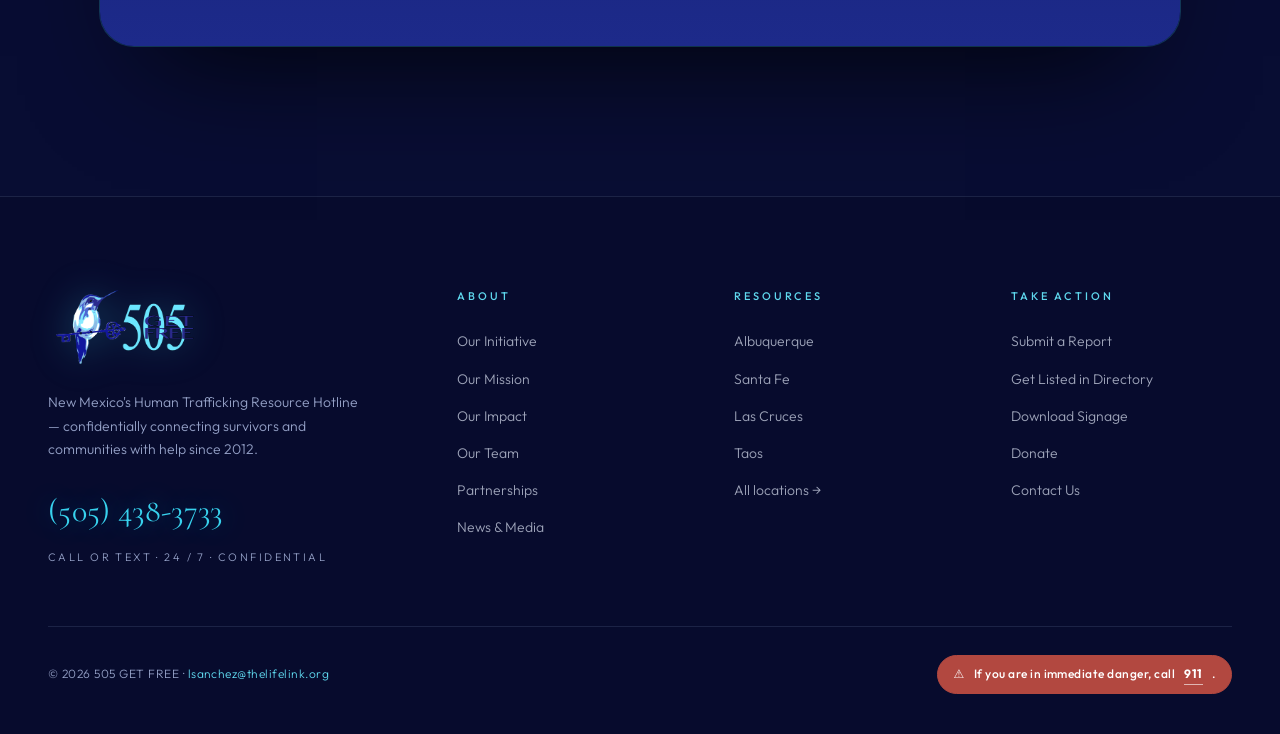
==== commit b58d0589: "map change" ====
--- a/index.html
+++ b/index.html
@@ -378,12 +378,14 @@
   /* hour preview — a designer's sundial, tucked away */
   .dial{
     position:absolute; left:34px; bottom:28px; z-index:20;
-    display:flex; align-items:center; gap:14px;
+    display:none; /* hidden from the public — add ?dial to the URL to reveal */
+    align-items:center; gap:14px;
     background:color-mix(in oklab, var(--pg-bg2) 72%, transparent);
     backdrop-filter:blur(10px); -webkit-backdrop-filter:blur(10px);
     border:1px solid var(--pg-line); border-radius:100px; padding:10px 18px;
     transition:background-color var(--fade) ease, border-color var(--fade) ease;
   }
+  html.show-dial .dial{ display:flex; }
   .dial .lbl{ font-size:10px; letter-spacing:.24em; text-transform:uppercase; color:var(--pg-muted); white-space:nowrap; transition:color var(--fade) ease; }
   .dial input[type="range"]{ -webkit-appearance:none; appearance:none; width:150px; height:2px; border-radius:2px; background:var(--pg-line); outline:none; cursor:pointer; }
   .dial input[type="range"]::-webkit-slider-thumb{ -webkit-appearance:none; appearance:none; width:14px; height:14px; border-radius:50%; background:var(--pg-accent); border:2px solid var(--pg-bg2); box-shadow:0 1px 6px rgba(0,0,0,.25); }
@@ -885,6 +887,9 @@
       var scrub = document.getElementById('hour-scrub');
       var liveBtn = document.getElementById('live-btn');
 
+      // Staff-only: visit /?dial to reveal the hour preview bar
+      try{ if (/[?&]dial(=|&|$)/.test(location.search)) document.documentElement.classList.add('show-dial'); }catch(e){}
+
       // Daytime keeps the live site's exact words; other hours keep watch.
       var COPY = {
         day: {
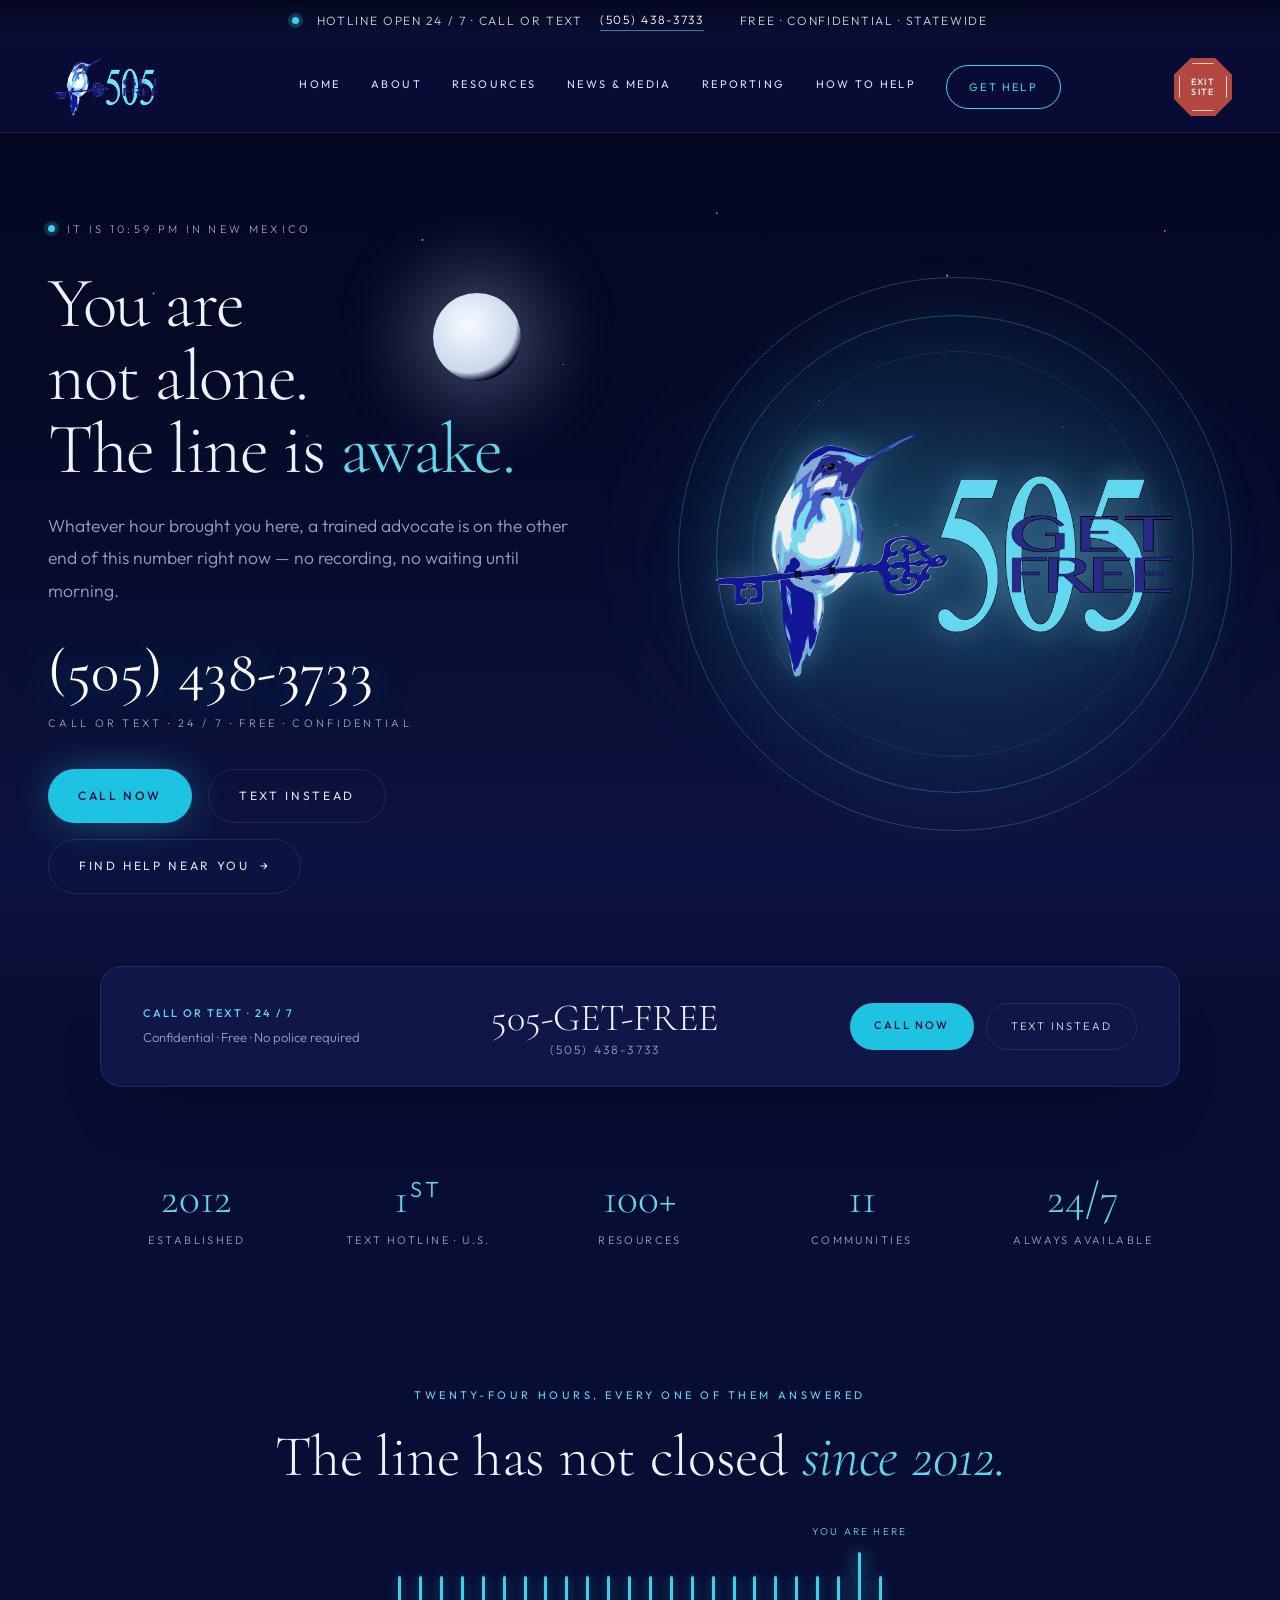
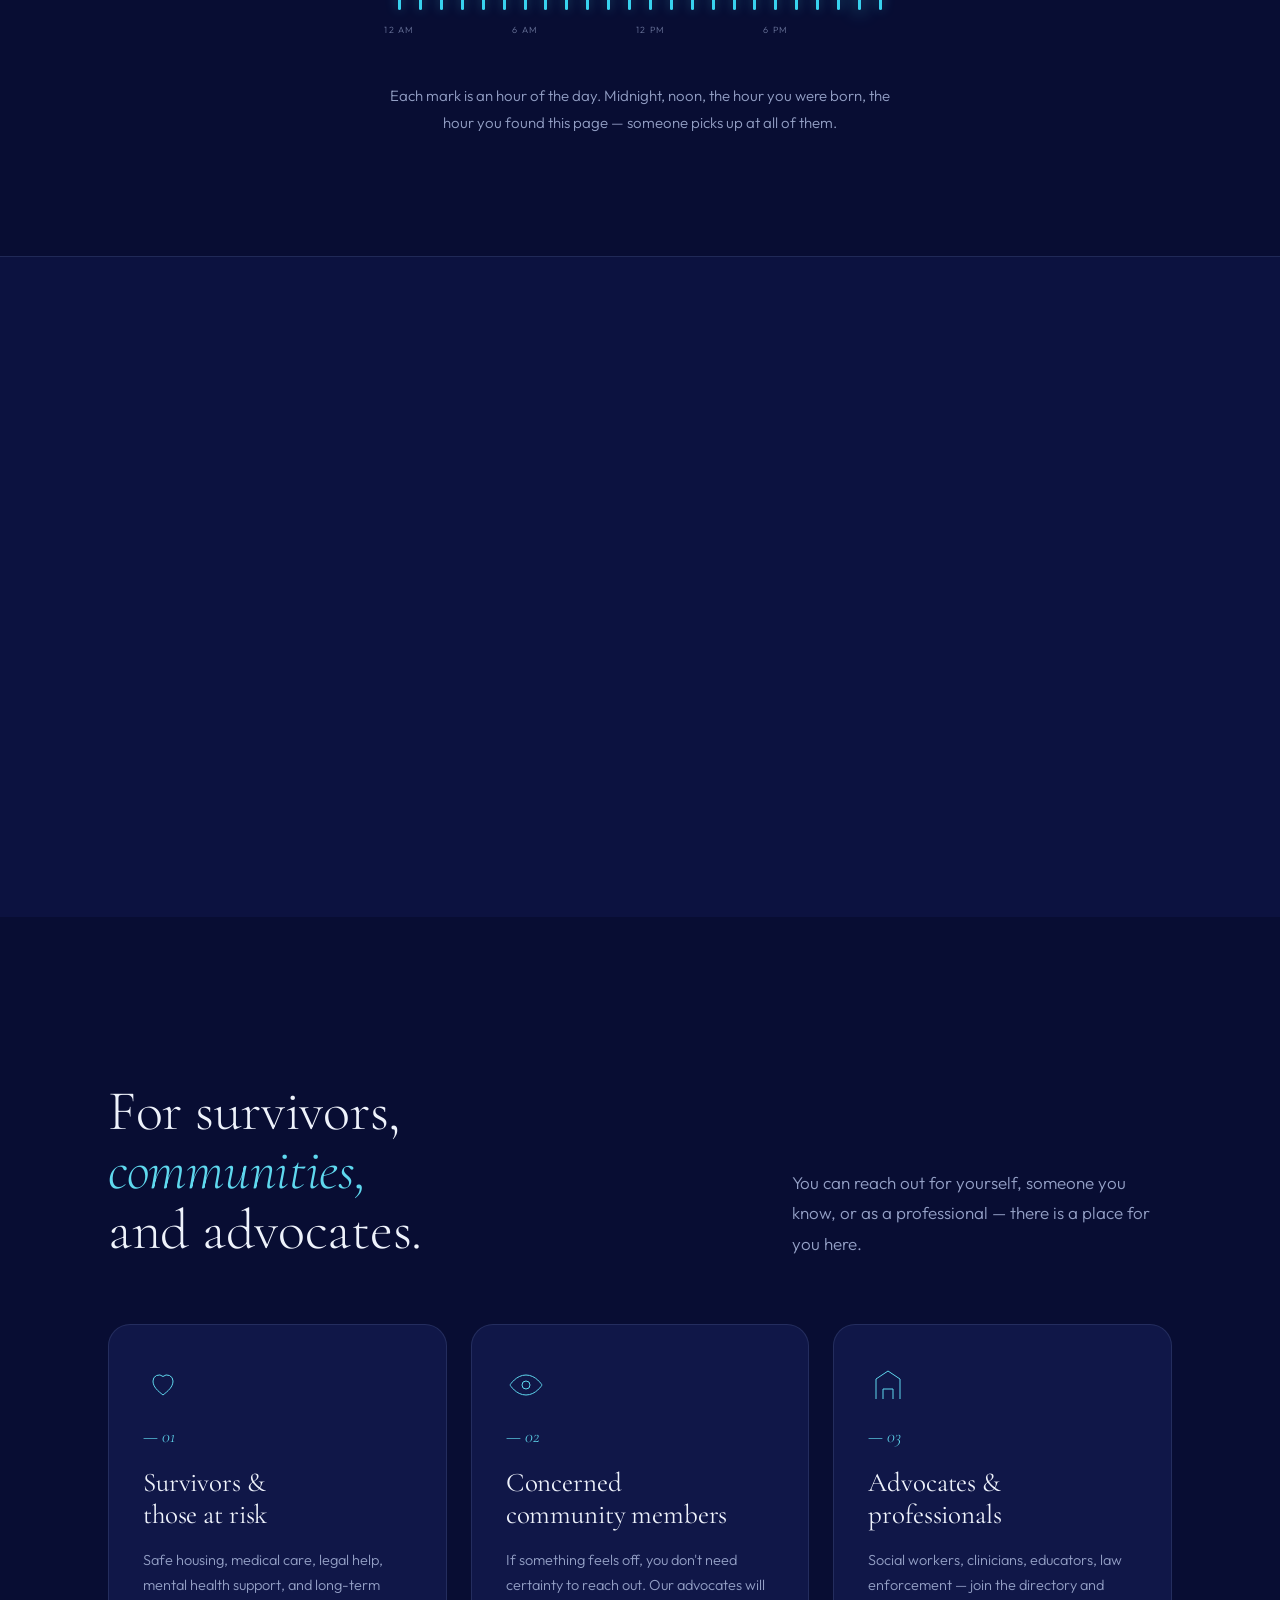
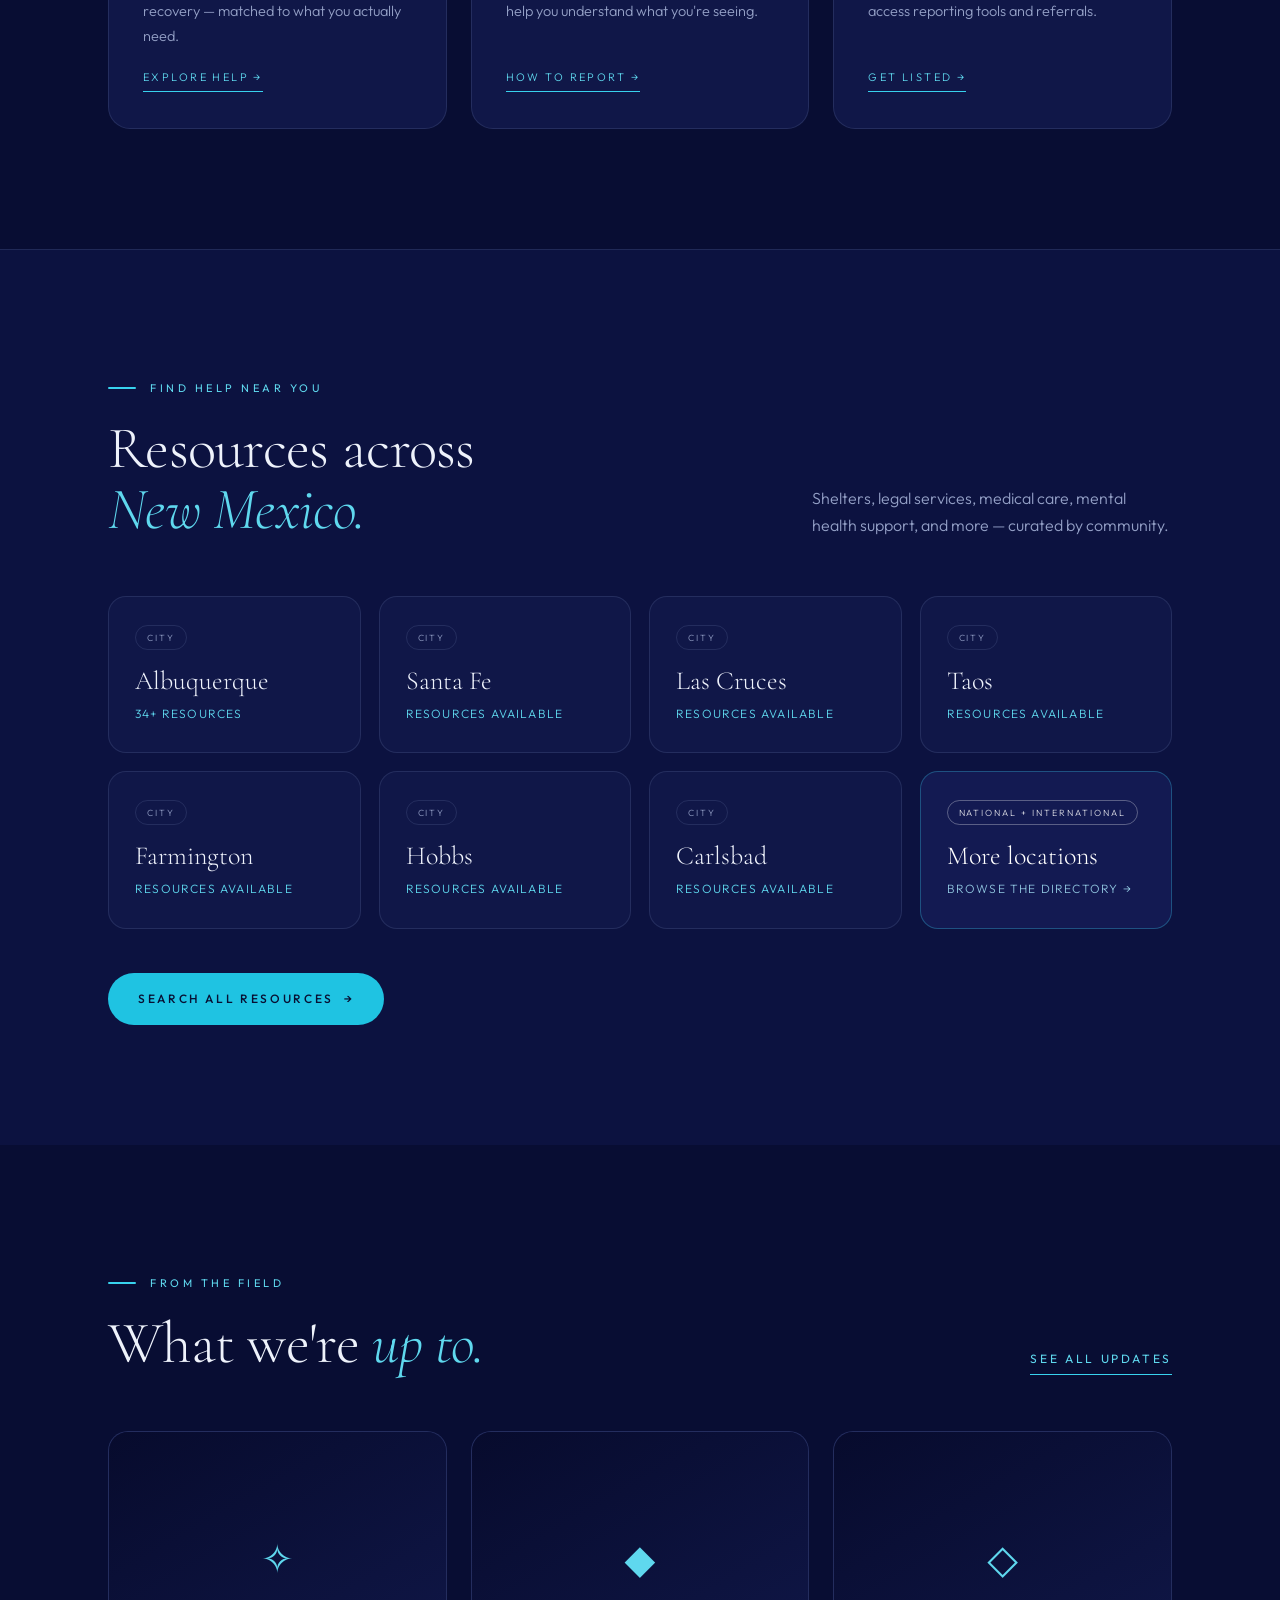
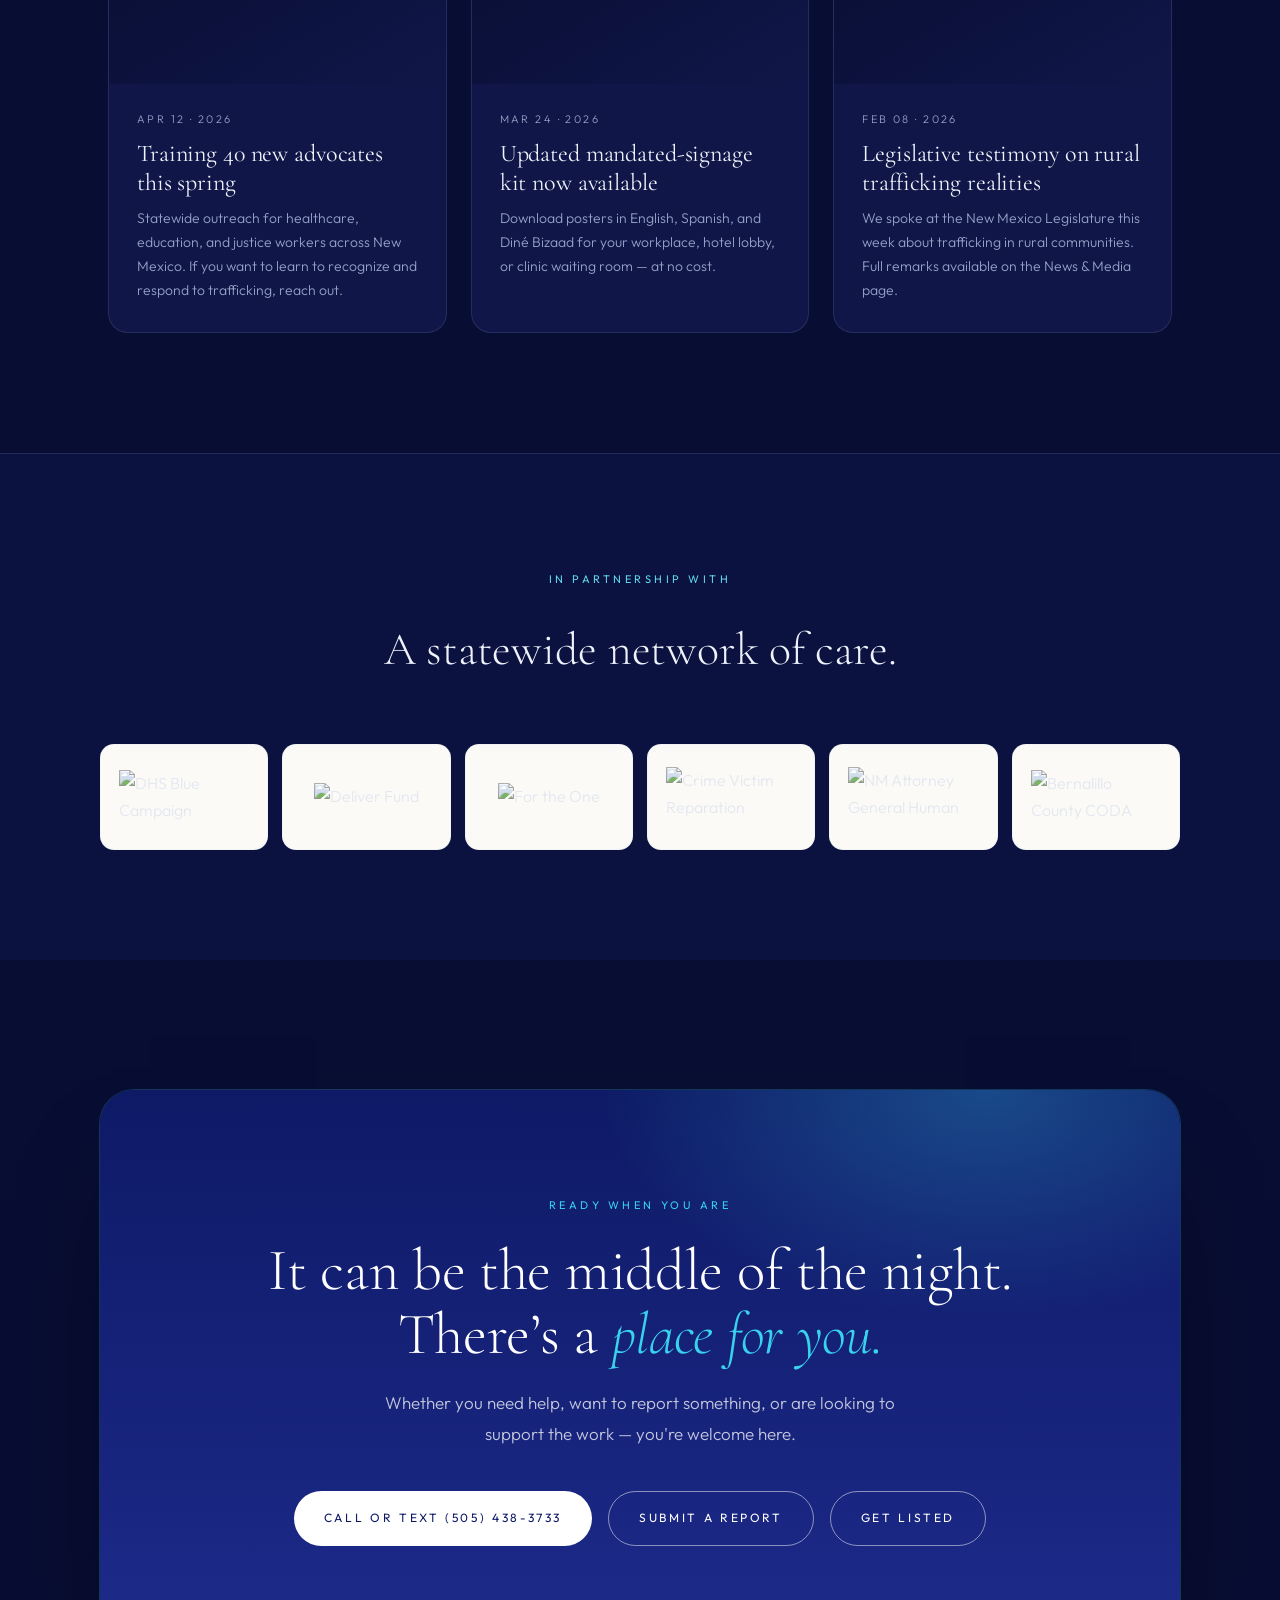
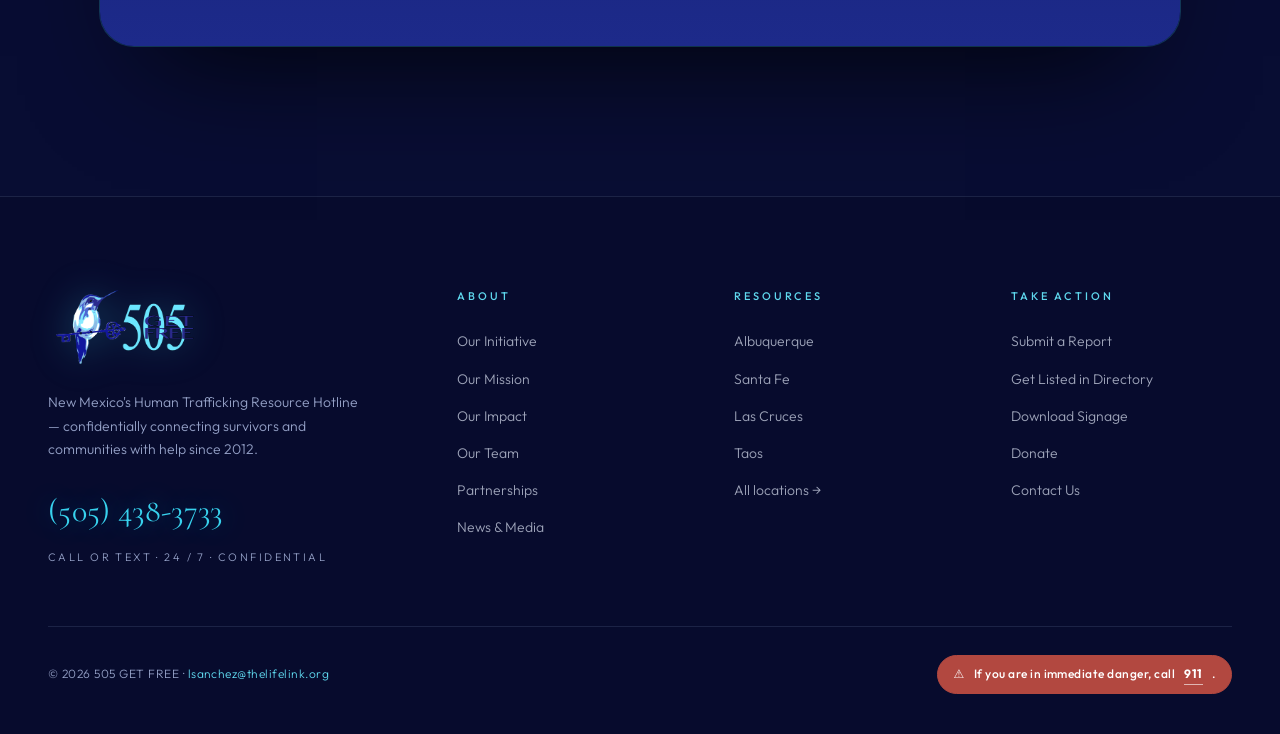
==== commit 4c9c2364: "tracker" ====
--- a/index.html
+++ b/index.html
@@ -632,6 +632,10 @@
         <div class="ribbon-num">24/7</div>
         <div class="ribbon-label">Always Available</div>
       </div>
+      <div class="ribbon-item" data-visits data-min="100" hidden>
+        <div class="ribbon-num" data-visits-num>0</div>
+        <div class="ribbon-label">Site Visits · Past Year</div>
+      </div>
     </div>
   </section>
 
@@ -1074,5 +1078,6 @@
     })();
   </script>
   <!-- End of Tawk.to Script -->
+  <script src="js/visits.js" defer></script>
 </body>
 </html>
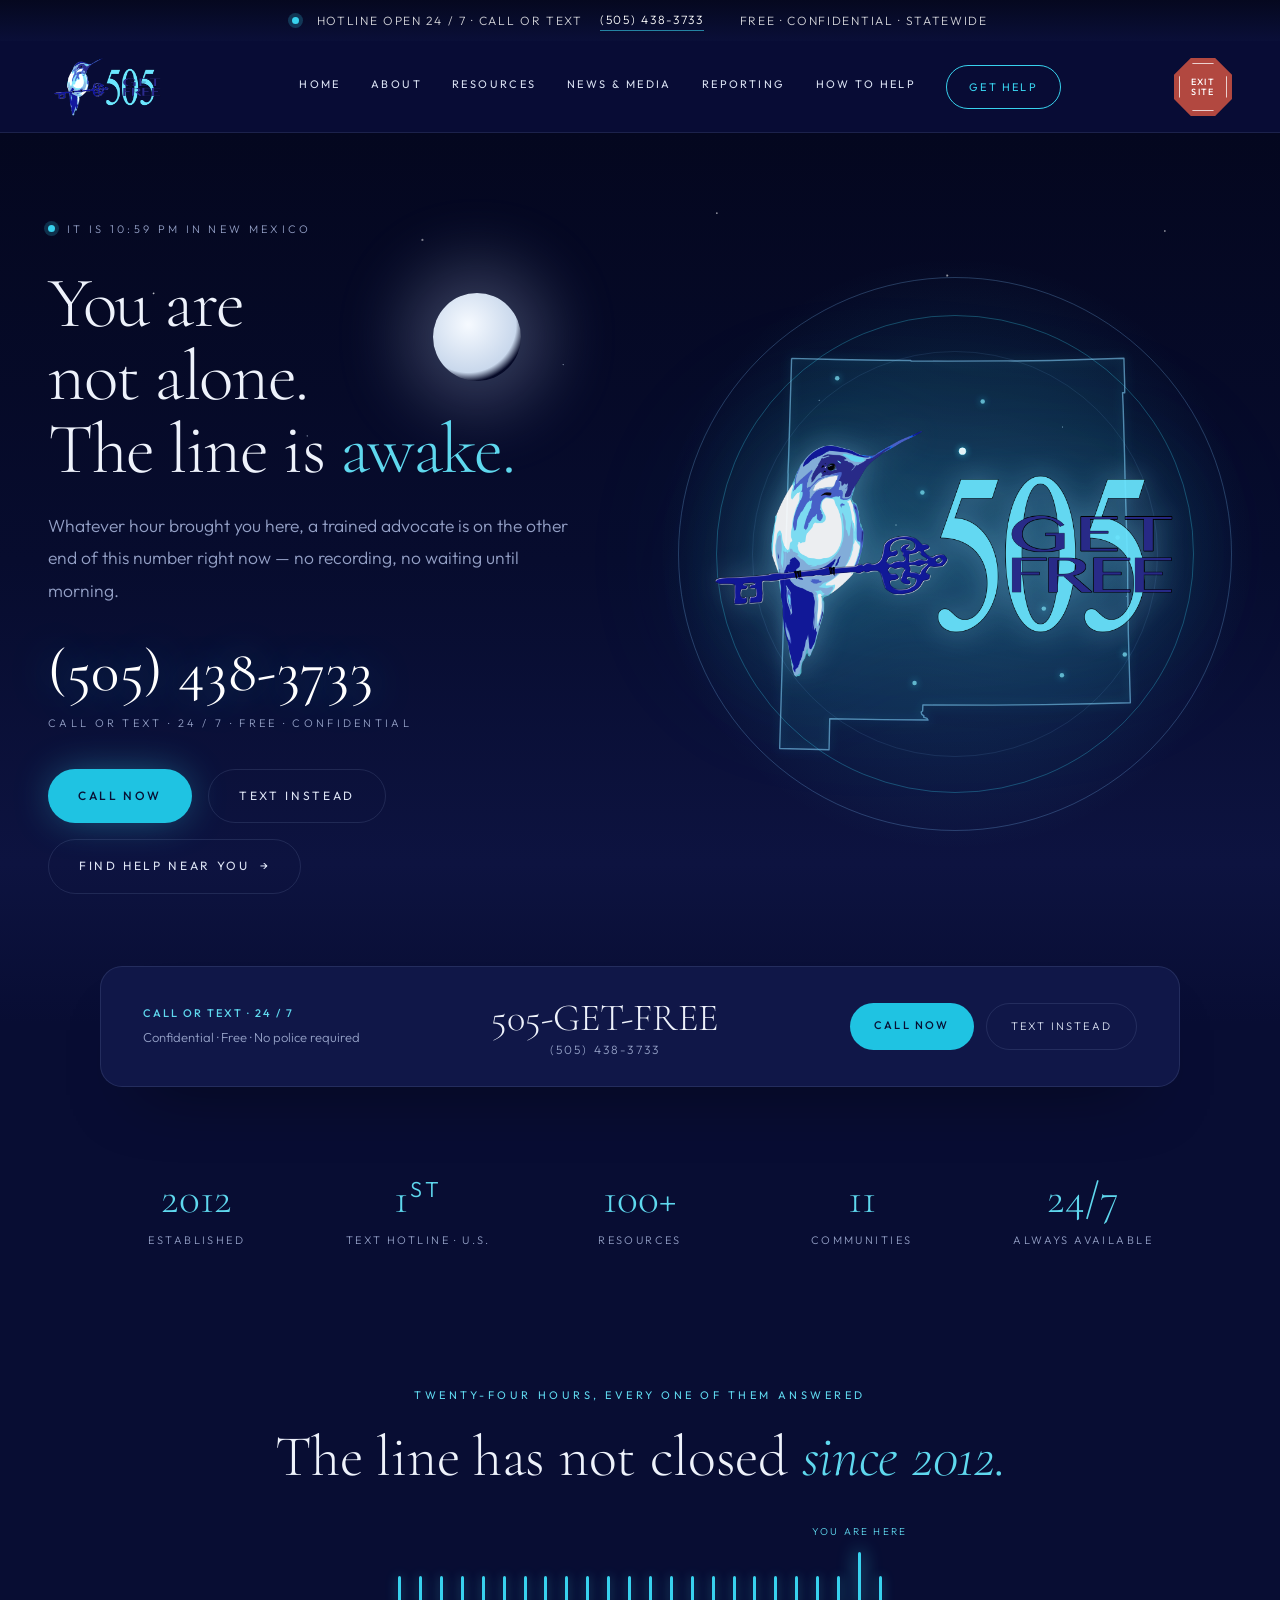
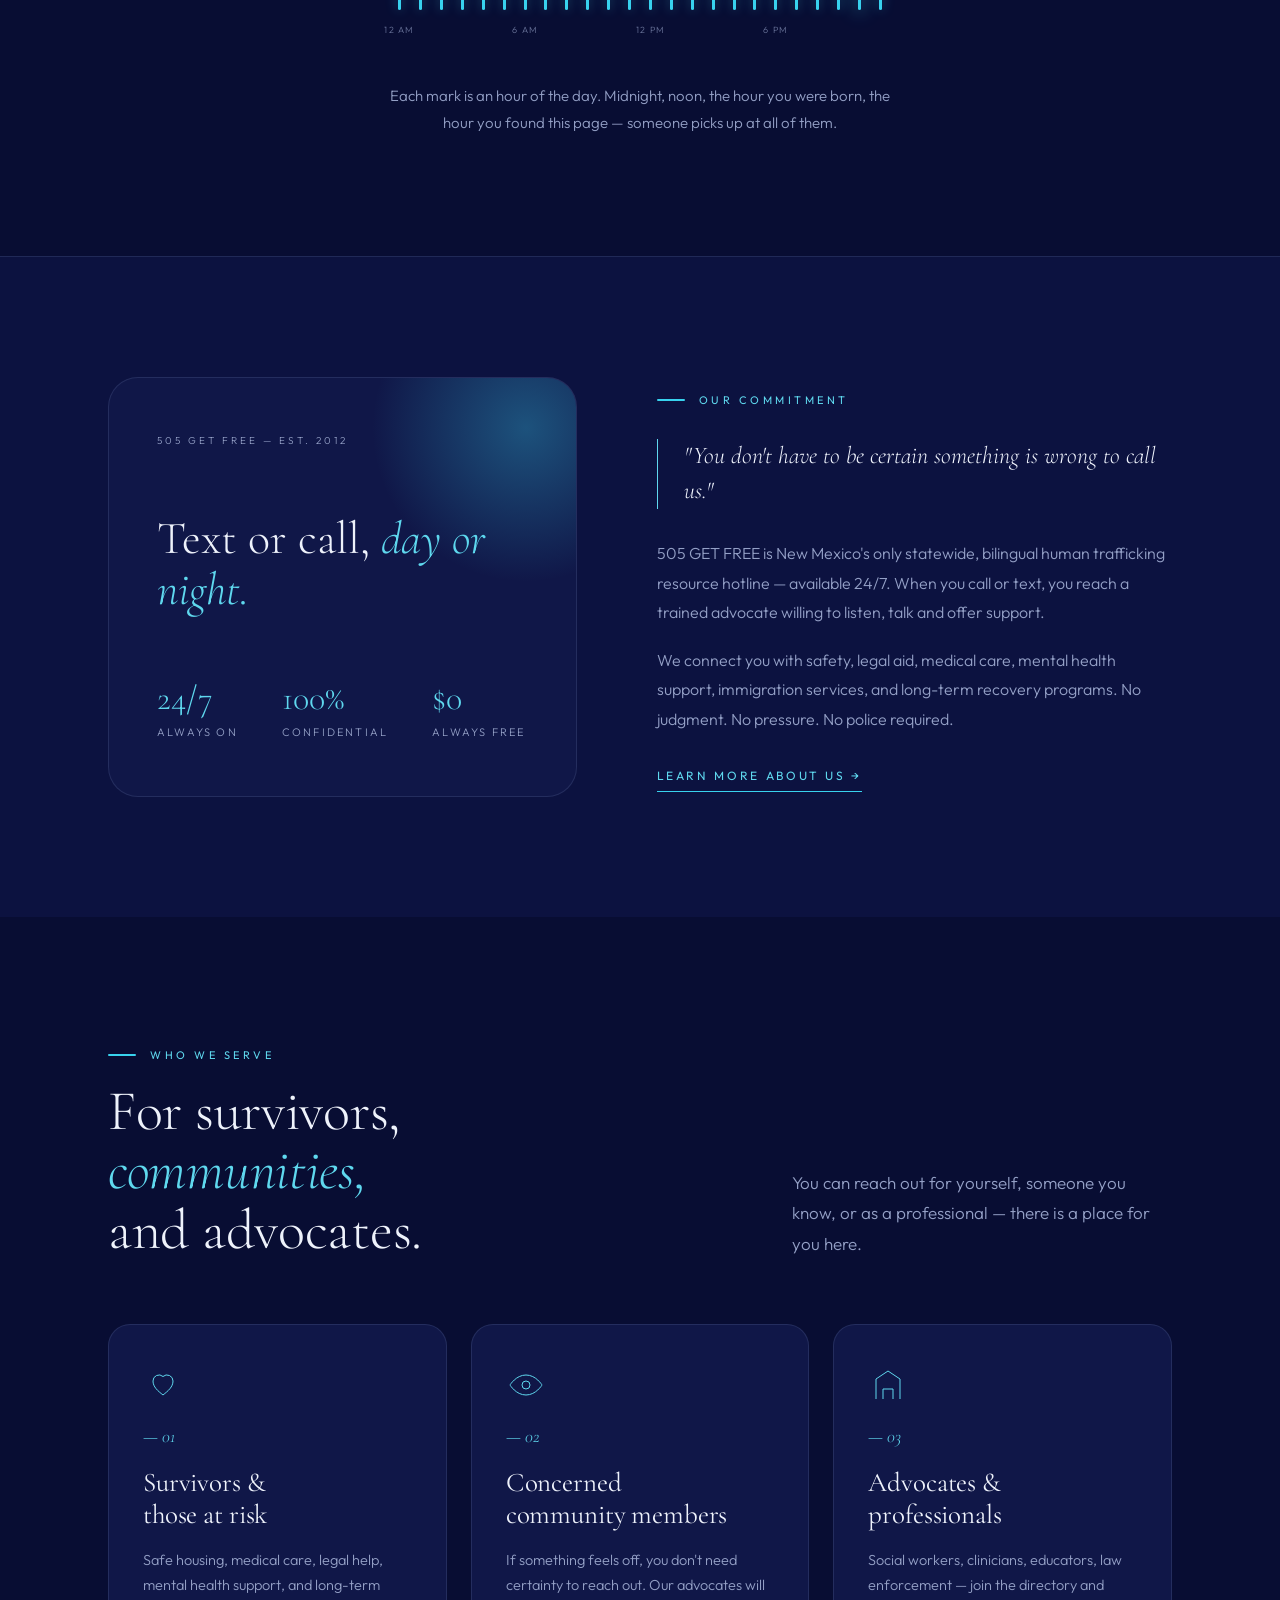
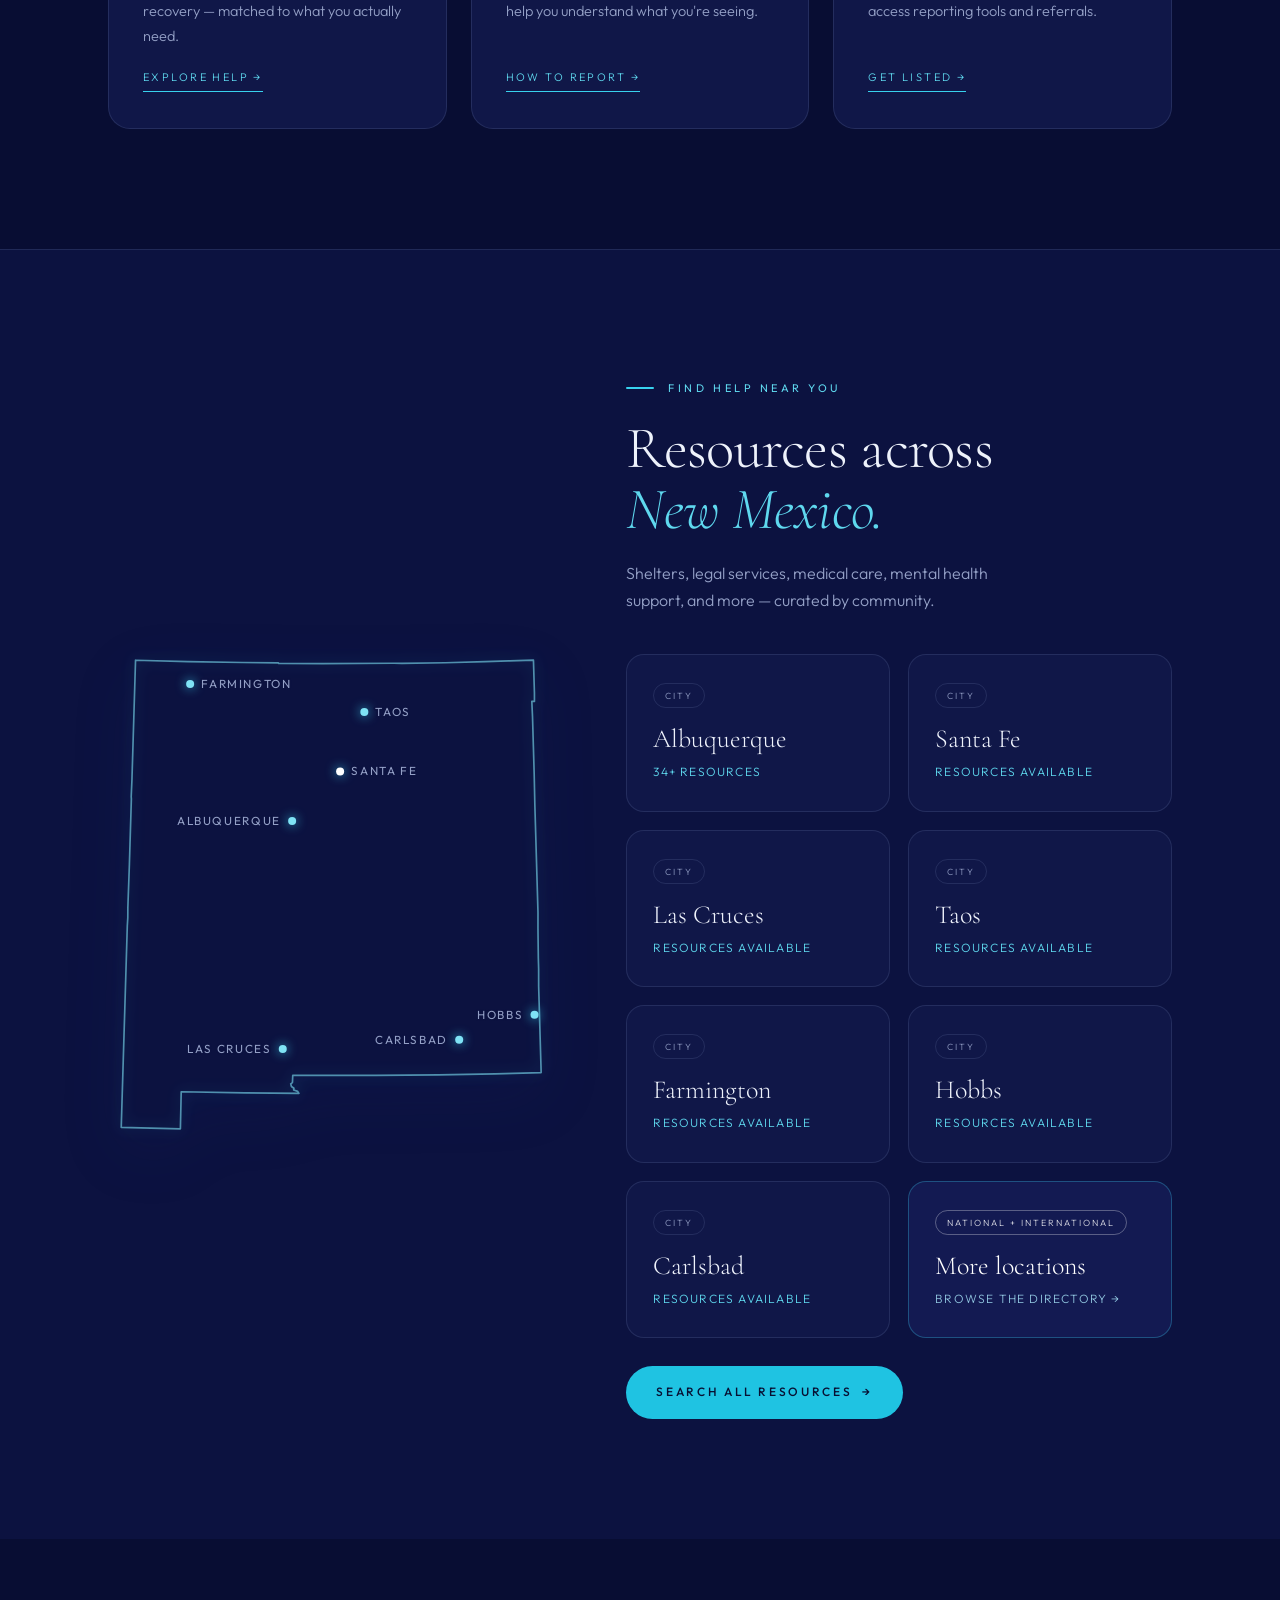
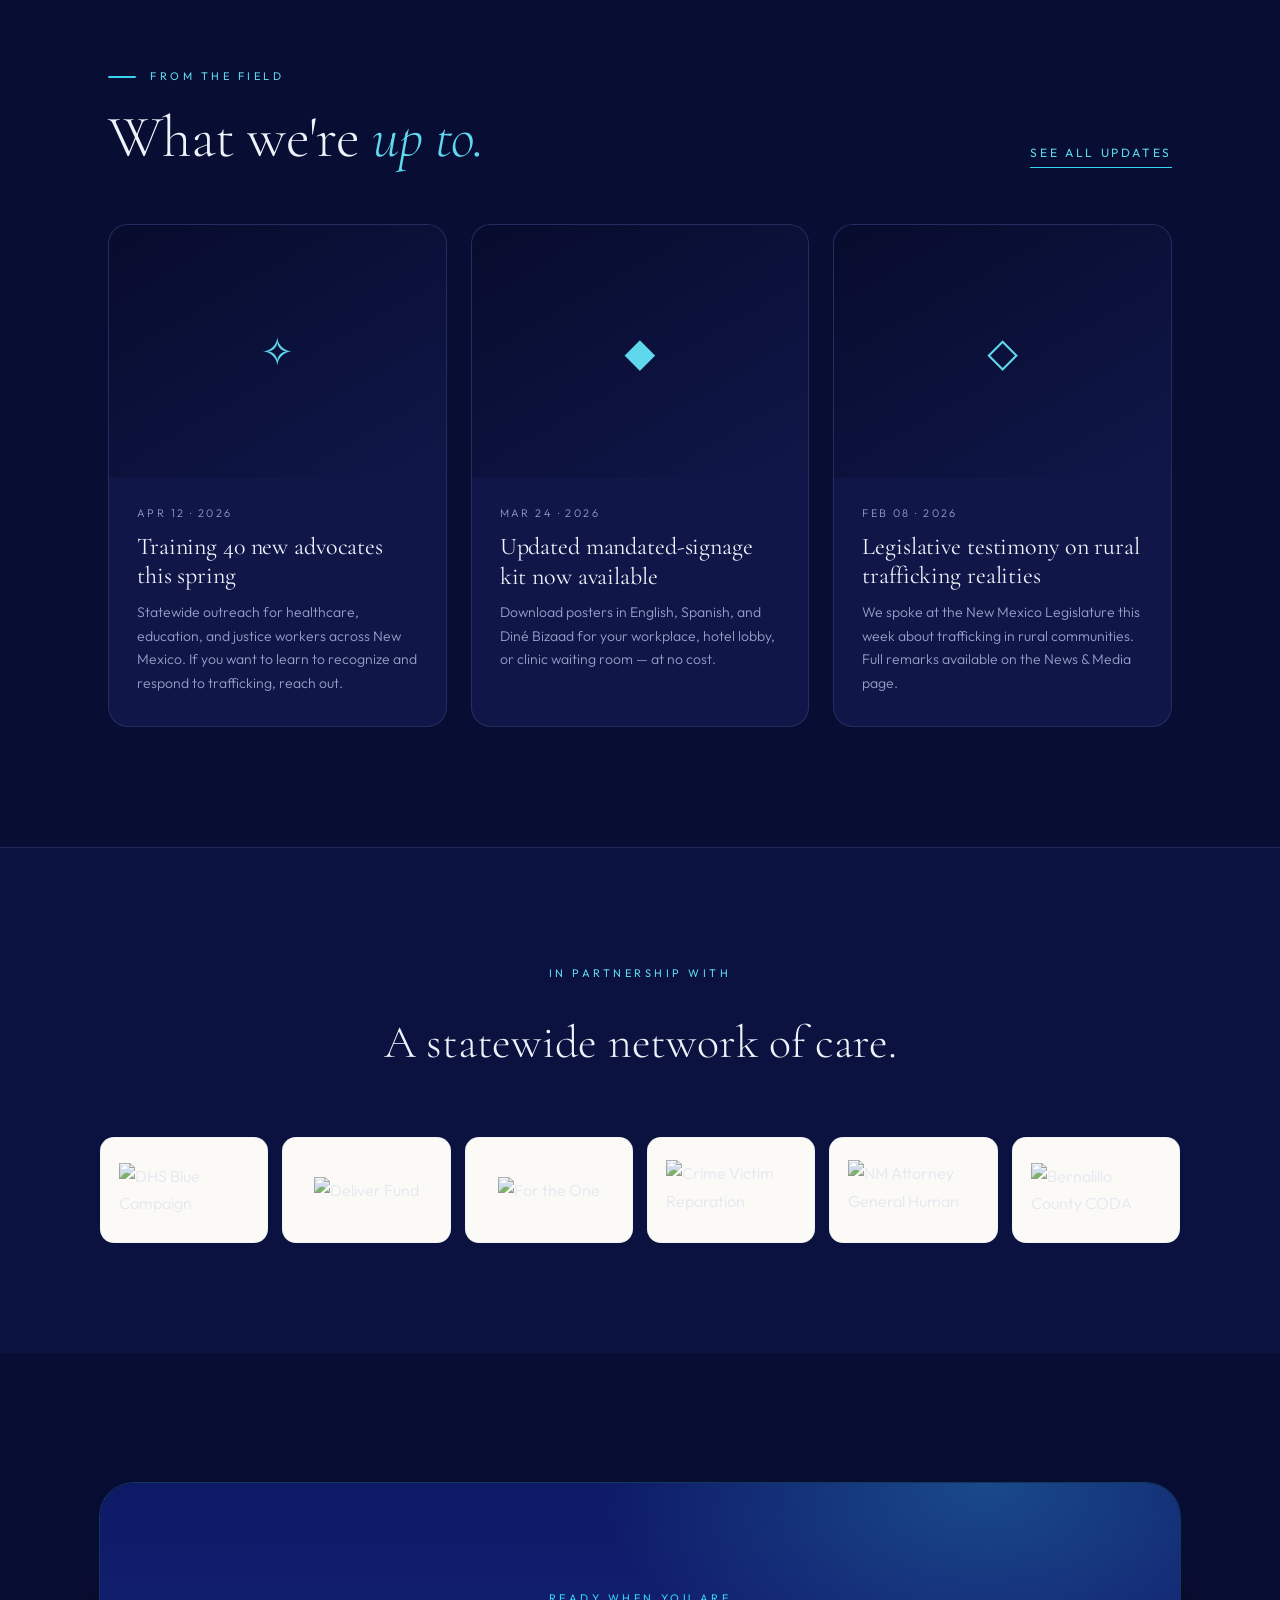
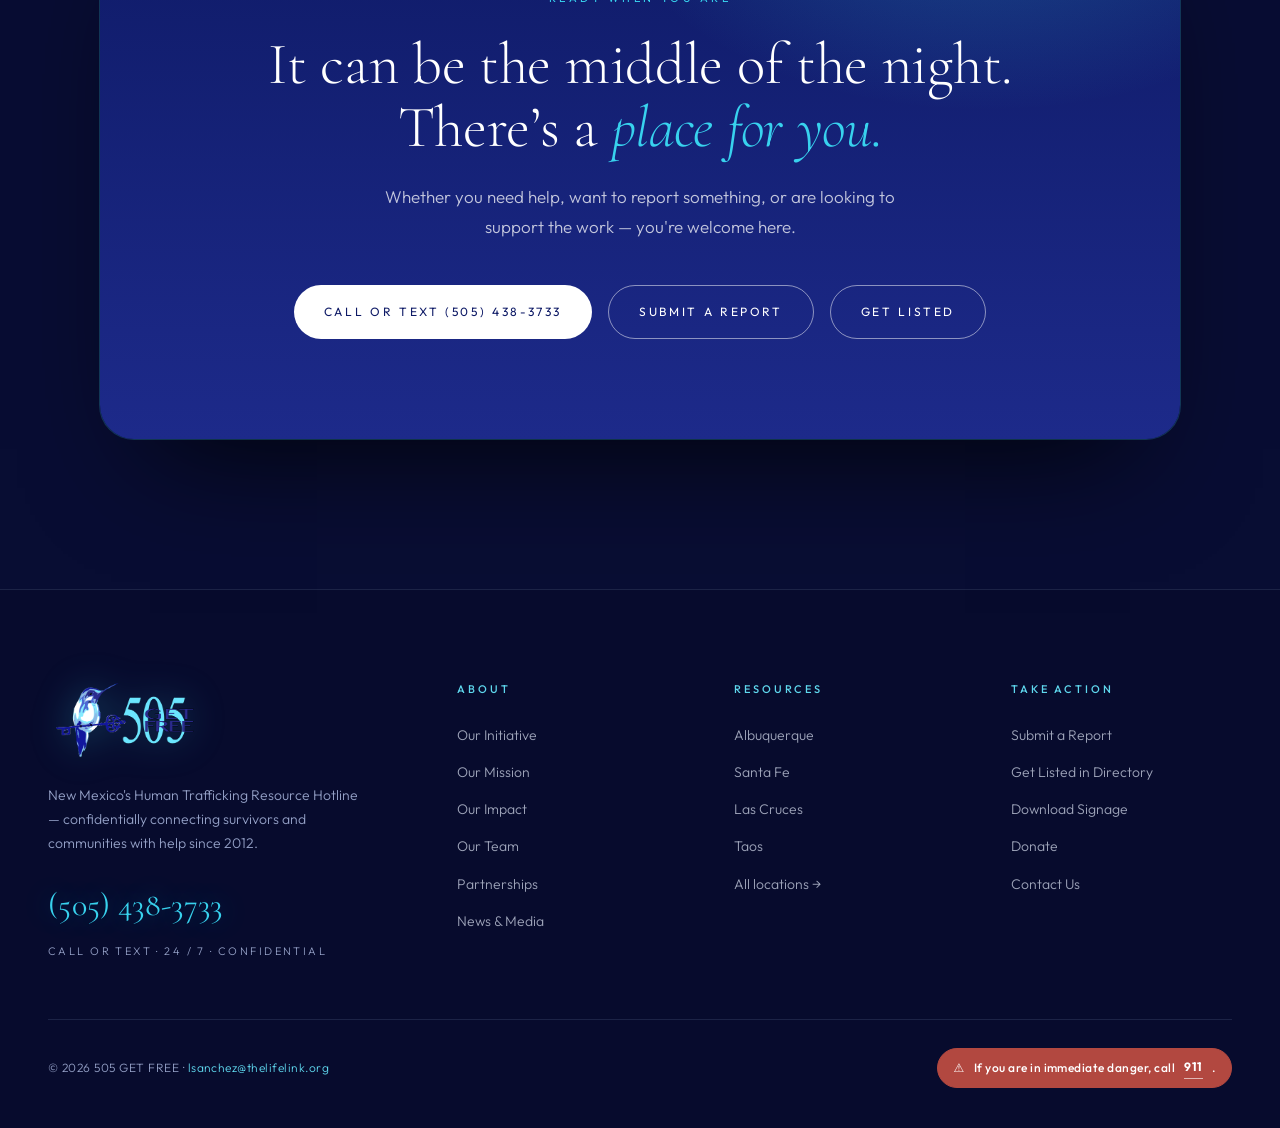
==== commit 6c8e11cd: "state outline" ====
--- a/index.html
+++ b/index.html
@@ -455,6 +455,57 @@
     .cta-band{ padding:84px 22px 100px; }
     .cta-card{ padding:64px 26px; }
   }
+
+  /* ── OPTION A · New Mexico behind the logo ── */
+  .nm-a{ position:absolute; left:50%; top:50%; height:74%; aspect-ratio:400/440; transform:translate(-50%,-50%); overflow:visible; pointer-events:none; }
+  .nm-a .fill{ fill:rgba(143,196,222,.17); transition:fill var(--fade) ease; animation:nmfade 2.4s ease .2s both; }
+  .nm-a .line{ fill:none; stroke:rgba(29,42,138,.38); stroke-width:1.5; stroke-linejoin:round; stroke-dasharray:1; stroke-dashoffset:1; animation:nmdraw 3.4s var(--ease) .3s forwards; transition:stroke var(--fade) ease; }
+  .nm-a .c{ fill:var(--pg-accent); opacity:.75; transition:fill var(--fade) ease; }
+  .nm-a .c.sf{ fill:var(--red); opacity:.95; }
+  .nm-a .pulse{ fill:none; stroke:var(--red); stroke-width:1; transform-box:fill-box; transform-origin:center; animation:nmpulse 3s ease-out infinite; }
+  html[data-dark="1"] .nm-a .fill{ fill:rgba(56,210,238,.07); }
+  html[data-dark="1"] .nm-a .line{ stroke:rgba(130,205,245,.6); filter:drop-shadow(0 0 5px rgba(56,210,238,.45)); }
+  html[data-dark="1"] .nm-a .c{ fill:#7FE3F5; filter:drop-shadow(0 0 4px rgba(56,210,238,.9)); }
+  html[data-dark="1"] .nm-a .c.sf{ fill:#fff; }
+  html[data-dark="1"] .nm-a .pulse{ stroke:#7FE3F5; }
+  @keyframes nmdraw{ to{ stroke-dashoffset:0; } }
+  @keyframes nmfade{ from{ opacity:0; } to{ opacity:1; } }
+  @keyframes nmpulse{ 0%{ transform:scale(1); opacity:.9; } 100%{ transform:scale(4.2); opacity:0; } }
+  @media (prefers-reduced-motion:reduce){ .nm-a .line{ animation:none; stroke-dashoffset:0; } .nm-a .pulse{ animation:none; opacity:0; } .nm-a .fill{ animation:none; } }
+  @media (max-width:1100px){ .nm-a{ height:76%; } }
+
+  /* ── OPTION C · Find help — New Mexico map ── */
+  .loc2{ max-width:1160px; margin:0 auto; padding:0 48px; display:grid; grid-template-columns:minmax(320px,.9fr) 1.1fr; grid-template-areas:"map head" "map cards"; column-gap:72px; row-gap:40px; align-items:start; }
+  .loc2-head{ grid-area:head; align-self:end; }
+  .loc2-head h2{ font-size:clamp(40px,4.6vw,60px); margin-top:22px; line-height:1.02; letter-spacing:-0.012em; font-weight:300; }
+  .loc2-head .desc{ font-size:16px; max-width:420px; margin-top:20px; }
+  .loc2-cards{ grid-area:cards; align-self:start; }
+  .loc2-cards .loc-grid{ margin:0; padding:0; grid-template-columns:repeat(2,1fr); max-width:none; }
+  .loc2-cards .loc-cta-row{ padding:0; margin-top:28px; justify-content:flex-start; }
+  .nm-map{ grid-area:map; align-self:center; position:relative; width:100%; max-width:480px; margin:0 auto; }
+  .nm-c{ width:100%; height:auto; display:block; overflow:visible; }
+  .nm-c .fill{ fill:var(--pg-tint); stroke:none; filter:drop-shadow(0 18px 26px rgba(14,26,102,.14)); opacity:1; transition:fill var(--fade) ease; }
+  .nm-c .line{ fill:none; stroke:var(--pg-accent); stroke-opacity:.55; stroke-width:1.5; stroke-linejoin:round; transition:stroke var(--fade) ease; }
+  .nm-c .pin{ cursor:pointer; outline:none; }
+  .nm-c .pin .ring{ fill:none; stroke:var(--pg-accent); stroke-width:1; opacity:0; transform-box:fill-box; transform-origin:center; transition:opacity .3s, transform .4s var(--ease); }
+  .nm-c .pin .dot{ fill:var(--pg-accent); transition:fill var(--fade) ease, r .25s var(--ease); }
+  .nm-c .pin .lbl{ font-family:var(--sans); font-size:10.5px; letter-spacing:.14em; text-transform:uppercase; fill:var(--pg-muted); font-weight:400; transition:fill .25s ease; paint-order:stroke; stroke:var(--pg-card); stroke-width:3px; stroke-linejoin:round; }
+  .nm-c .pin.sf .dot{ fill:var(--red); }
+  .nm-c .pin:hover .ring,.nm-c .pin:focus-visible .ring,.nm-c .pin.on .ring{ opacity:.9; transform:scale(1.9); }
+  .nm-c .pin:hover .lbl,.nm-c .pin:focus-visible .lbl,.nm-c .pin.on .lbl{ fill:var(--pg-head); }
+  .nm-c .pin:hover .dot,.nm-c .pin.on .dot{ r:5; }
+  html[data-dark="1"] .nm-c .fill{ fill:#0C1240; }
+  html[data-dark="1"] .nm-c .line{ stroke:#7FE3F5; stroke-opacity:.6; filter:drop-shadow(0 0 6px rgba(56,210,238,.45)); }
+  html[data-dark="1"] .nm-c .pin .dot{ fill:#7FE3F5; filter:drop-shadow(0 0 5px rgba(56,210,238,.9)); }
+  html[data-dark="1"] .nm-c .pin.sf .dot{ fill:#fff; }
+  html[data-dark="1"] .nm-c .pin .lbl{ stroke:#0C1240; fill:#94A0C6; }
+  .loc-card.on{ transform:translateY(-4px); border-color:var(--pg-accent); box-shadow:0 26px 54px -40px var(--pg-shadow); }
+  @media (max-width:1100px){
+    .loc2{ grid-template-columns:minmax(0,1fr); grid-template-areas:"head" "map" "cards"; row-gap:44px; }
+    .loc2 > *{ min-width:0; }
+    .nm-map{ max-width:400px; }
+  }
+  @media (max-width:760px){ .loc2{ padding:0 22px; } .loc2-cards .loc-grid{ gap:12px; grid-template-columns:repeat(2,minmax(0,1fr)); } .loc2-cards .loc-card{ padding-left:18px; padding-right:14px; min-width:0; } .nm-c .pin .lbl{ font-size:12px; } }
 </style>
 </head>
 <body>
@@ -578,6 +629,7 @@
           <span class="ring"></span>
           <span class="ring r2"></span>
           <span class="ring r3"></span>
+          <svg class="nm-a" viewBox="0 0 400 440" aria-hidden="true" focusable="false"><path class="fill" d="M24.673,10.047L71.671,11.276L120.372,12.095L152.56,12.397L152.978,12.972L192.371,13.054L256.117,12.777L263.319,12.837L302.285,12.325L338.063,11.314L381.245,10L382.116,39.376L382.127,46.933L379.784,47.002L380.392,60.514L381.894,111.867L382.483,139.428L385.298,235.817L385.288,250.56L385.617,277.048L385.892,286.507L385.917,302.644L388.147,379.557L347.01,380.68L296.197,381.619L239.981,382.121L165.549,382.103L165.285,388.512L163.702,389.644L164.362,392.06L166.605,393.66L166.371,395.118L169.969,396.408L171.087,398.19L122.845,397.755L65.591,396.764L64.866,430L11.853,428.687L17.294,248.031L17.73,240.863L17.787,231.65L19.168,193.051L20.935,134.318L20.776,132.407L21.445,117.367Z"/><path class="line" pathLength="1" d="M24.673,10.047L71.671,11.276L120.372,12.095L152.56,12.397L152.978,12.972L192.371,13.054L256.117,12.777L263.319,12.837L302.285,12.325L338.063,11.314L381.245,10L382.116,39.376L382.127,46.933L379.784,47.002L380.392,60.514L381.894,111.867L382.483,139.428L385.298,235.817L385.288,250.56L385.617,277.048L385.892,286.507L385.917,302.644L388.147,379.557L347.01,380.68L296.197,381.619L239.981,382.121L165.549,382.103L165.285,388.512L163.702,389.644L164.362,392.06L166.605,393.66L166.371,395.118L169.969,396.408L171.087,398.19L122.845,397.755L65.591,396.764L64.866,430L11.853,428.687L17.294,248.031L17.73,240.863L17.787,231.65L19.168,193.051L20.935,134.318L20.776,132.407L21.445,117.367Z"/><g><circle class="c" cx="73.6" cy="31.3" r="2.4"><title>Farmington</title></circle><circle class="c" cx="229.7" cy="56.4" r="2.4"><title>Taos</title></circle><circle class="pulse" cx="208" cy="109.7" r="3.6"/><circle class="c sf" cx="208" cy="109.7" r="3.6"><title>Santa Fe</title></circle><circle class="c" cx="165" cy="154.1" r="2.4"><title>Albuquerque</title></circle><circle class="c" cx="374.5" cy="202.2" r="2.4"><title>Clovis</title></circle><circle class="c" cx="295.3" cy="278.6" r="2.4"><title>Roswell</title></circle><circle class="c" cx="314.7" cy="350.2" r="2.4"><title>Carlsbad</title></circle><circle class="c" cx="382.2" cy="327.8" r="2.4"><title>Hobbs</title></circle><circle class="c" cx="156.6" cy="358.5" r="2.4"><title>Las Cruces</title></circle></g></svg>
           <img src="images/logo-main.png" alt="505 Get Free hummingbird and key" class="hero-logo">
         </div>
       </div>
@@ -634,7 +686,7 @@
       </div>
       <div class="ribbon-item" data-visits data-min="100" hidden>
         <div class="ribbon-num" data-visits-num>0</div>
-        <div class="ribbon-label">Site Visits · Past Year</div>
+        <div class="ribbon-label">Site Visits Since Launch</div>
       </div>
     </div>
   </section>
@@ -728,61 +780,17 @@
 
   <!-- ─────────────── LOCATIONS ─────────────── -->
   <section class="locations tinted" data-screen-label="Home — Locations">
-    <div class="loc-head">
-      <div>
+    <div class="loc2">
+      <div class="loc2-head">
         <span class="eyebrow reveal">Find help near you</span>
         <h2 class="reveal">Resources across<br><em>New Mexico.</em></h2>
-      </div>
-      <p class="desc reveal">
-        Shelters, legal services, medical care, mental health support, and more — curated by community.
-      </p>
-    </div>
-
-    <div class="loc-grid">
-      <a href="resources.html?city=albuquerque" class="loc-card reveal">
-        <span class="loc-tag">City</span>
-        <div class="loc-name">Albuquerque</div>
-        <div class="loc-count">34+ resources</div>
-      </a>
-      <a href="resources.html?city=santa-fe" class="loc-card reveal">
-        <span class="loc-tag">City</span>
-        <div class="loc-name">Santa Fe</div>
-        <div class="loc-count">Resources available</div>
-      </a>
-      <a href="resources.html?city=las-cruces" class="loc-card reveal">
-        <span class="loc-tag">City</span>
-        <div class="loc-name">Las Cruces</div>
-        <div class="loc-count">Resources available</div>
-      </a>
-      <a href="resources.html?city=taos" class="loc-card reveal">
-        <span class="loc-tag">City</span>
-        <div class="loc-name">Taos</div>
-        <div class="loc-count">Resources available</div>
-      </a>
-      <a href="resources.html?city=farmington" class="loc-card reveal">
-        <span class="loc-tag">City</span>
-        <div class="loc-name">Farmington</div>
-        <div class="loc-count">Resources available</div>
-      </a>
-      <a href="resources.html?city=hobbs" class="loc-card reveal">
-        <span class="loc-tag">City</span>
-        <div class="loc-name">Hobbs</div>
-        <div class="loc-count">Resources available</div>
-      </a>
-      <a href="resources.html?city=carlsbad" class="loc-card reveal">
-        <span class="loc-tag">City</span>
-        <div class="loc-name">Carlsbad</div>
-        <div class="loc-count">Resources available</div>
-      </a>
-      <a href="resources.html" class="loc-card loc-more reveal">
-        <span class="loc-tag">National + international</span>
-        <div class="loc-name">More locations</div>
-        <div class="loc-count">Browse the directory →</div>
-      </a>
-    </div>
-
-    <div class="loc-cta-row reveal">
-      <a href="resources.html" class="btn btn-primary">Search all resources <span class="arrow">→</span></a>
+        <p class="desc reveal">Shelters, legal services, medical care, mental health support, and more — curated by community.</p>
+      </div>
+      <div class="nm-map reveal"><svg class="nm-c" viewBox="0 0 400 440" role="img" aria-label="Map of New Mexico showing cities with resources"><path class="fill" d="M24.673,10.047L71.671,11.276L120.372,12.095L152.56,12.397L152.978,12.972L192.371,13.054L256.117,12.777L263.319,12.837L302.285,12.325L338.063,11.314L381.245,10L382.116,39.376L382.127,46.933L379.784,47.002L380.392,60.514L381.894,111.867L382.483,139.428L385.298,235.817L385.288,250.56L385.617,277.048L385.892,286.507L385.917,302.644L388.147,379.557L347.01,380.68L296.197,381.619L239.981,382.121L165.549,382.103L165.285,388.512L163.702,389.644L164.362,392.06L166.605,393.66L166.371,395.118L169.969,396.408L171.087,398.19L122.845,397.755L65.591,396.764L64.866,430L11.853,428.687L17.294,248.031L17.73,240.863L17.787,231.65L19.168,193.051L20.935,134.318L20.776,132.407L21.445,117.367Z"/><path class="line" d="M24.673,10.047L71.671,11.276L120.372,12.095L152.56,12.397L152.978,12.972L192.371,13.054L256.117,12.777L263.319,12.837L302.285,12.325L338.063,11.314L381.245,10L382.116,39.376L382.127,46.933L379.784,47.002L380.392,60.514L381.894,111.867L382.483,139.428L385.298,235.817L385.288,250.56L385.617,277.048L385.892,286.507L385.917,302.644L388.147,379.557L347.01,380.68L296.197,381.619L239.981,382.121L165.549,382.103L165.285,388.512L163.702,389.644L164.362,392.06L166.605,393.66L166.371,395.118L169.969,396.408L171.087,398.19L122.845,397.755L65.591,396.764L64.866,430L11.853,428.687L17.294,248.031L17.73,240.863L17.787,231.65L19.168,193.051L20.935,134.318L20.776,132.407L21.445,117.367Z"/><a class="pin" data-city="albuquerque" href="resources.html?city=albuquerque" aria-label="Albuquerque resources"><circle class="ring" cx="165" cy="154.1" r="5"/><circle class="dot" cx="165" cy="154.1" r="3.6"/><text class="lbl" x="155" y="157.7" text-anchor="end">Albuquerque</text></a><a class="pin sf" data-city="santa-fe" href="resources.html?city=santa-fe" aria-label="Santa Fe resources"><circle class="ring" cx="208" cy="109.7" r="5"/><circle class="dot" cx="208" cy="109.7" r="3.6"/><text class="lbl" x="218" y="113.3" text-anchor="start">Santa Fe</text></a><a class="pin" data-city="las-cruces" href="resources.html?city=las-cruces" aria-label="Las Cruces resources"><circle class="ring" cx="156.6" cy="358.5" r="5"/><circle class="dot" cx="156.6" cy="358.5" r="3.6"/><text class="lbl" x="146.6" y="362.1" text-anchor="end">Las Cruces</text></a><a class="pin" data-city="taos" href="resources.html?city=taos" aria-label="Taos resources"><circle class="ring" cx="229.7" cy="56.4" r="5"/><circle class="dot" cx="229.7" cy="56.4" r="3.6"/><text class="lbl" x="239.7" y="60.0" text-anchor="start">Taos</text></a><a class="pin" data-city="farmington" href="resources.html?city=farmington" aria-label="Farmington resources"><circle class="ring" cx="73.6" cy="31.3" r="5"/><circle class="dot" cx="73.6" cy="31.3" r="3.6"/><text class="lbl" x="83.6" y="34.9" text-anchor="start">Farmington</text></a><a class="pin" data-city="hobbs" href="resources.html?city=hobbs" aria-label="Hobbs resources"><circle class="ring" cx="382.2" cy="327.8" r="5"/><circle class="dot" cx="382.2" cy="327.8" r="3.6"/><text class="lbl" x="372.2" y="331.40000000000003" text-anchor="end">Hobbs</text></a><a class="pin" data-city="carlsbad" href="resources.html?city=carlsbad" aria-label="Carlsbad resources"><circle class="ring" cx="314.7" cy="350.2" r="5"/><circle class="dot" cx="314.7" cy="350.2" r="3.6"/><text class="lbl" x="304.7" y="353.8" text-anchor="end">Carlsbad</text></a></svg></div>
+      <div class="loc2-cards">
+        <div class="loc-grid"><a href="resources.html?city=albuquerque" data-city="albuquerque" class="loc-card reveal"><span class="loc-tag">City</span><div class="loc-name">Albuquerque</div><div class="loc-count">34+ resources</div></a><a href="resources.html?city=santa-fe" data-city="santa-fe" class="loc-card reveal"><span class="loc-tag">City</span><div class="loc-name">Santa Fe</div><div class="loc-count">Resources available</div></a><a href="resources.html?city=las-cruces" data-city="las-cruces" class="loc-card reveal"><span class="loc-tag">City</span><div class="loc-name">Las Cruces</div><div class="loc-count">Resources available</div></a><a href="resources.html?city=taos" data-city="taos" class="loc-card reveal"><span class="loc-tag">City</span><div class="loc-name">Taos</div><div class="loc-count">Resources available</div></a><a href="resources.html?city=farmington" data-city="farmington" class="loc-card reveal"><span class="loc-tag">City</span><div class="loc-name">Farmington</div><div class="loc-count">Resources available</div></a><a href="resources.html?city=hobbs" data-city="hobbs" class="loc-card reveal"><span class="loc-tag">City</span><div class="loc-name">Hobbs</div><div class="loc-count">Resources available</div></a><a href="resources.html?city=carlsbad" data-city="carlsbad" class="loc-card reveal"><span class="loc-tag">City</span><div class="loc-name">Carlsbad</div><div class="loc-count">Resources available</div></a><a href="resources.html" class="loc-card loc-more reveal"><span class="loc-tag">National + international</span><div class="loc-name">More locations</div><div class="loc-count">Browse the directory →</div></a></div>
+        <div class="loc-cta-row reveal"><a href="resources.html" class="btn btn-primary">Search all resources <span class="arrow">→</span></a></div>
+      </div>
     </div>
   </section>
 
@@ -1079,5 +1087,16 @@
   </script>
   <!-- End of Tawk.to Script -->
   <script src="js/visits.js" defer></script>
+<script>
+    // pins <-> cards highlight each other
+    (function(){
+      var els=document.querySelectorAll('[data-city]');
+      els.forEach(function(el){
+        function set(on){ document.querySelectorAll('[data-city="'+el.getAttribute('data-city')+'"]').forEach(function(m){ m.classList.toggle('on',on); }); }
+        el.addEventListener('mouseenter',function(){set(true)}); el.addEventListener('mouseleave',function(){set(false)});
+        el.addEventListener('focus',function(){set(true)}); el.addEventListener('blur',function(){set(false)});
+      });
+    })();
+  </script>
 </body>
 </html>
